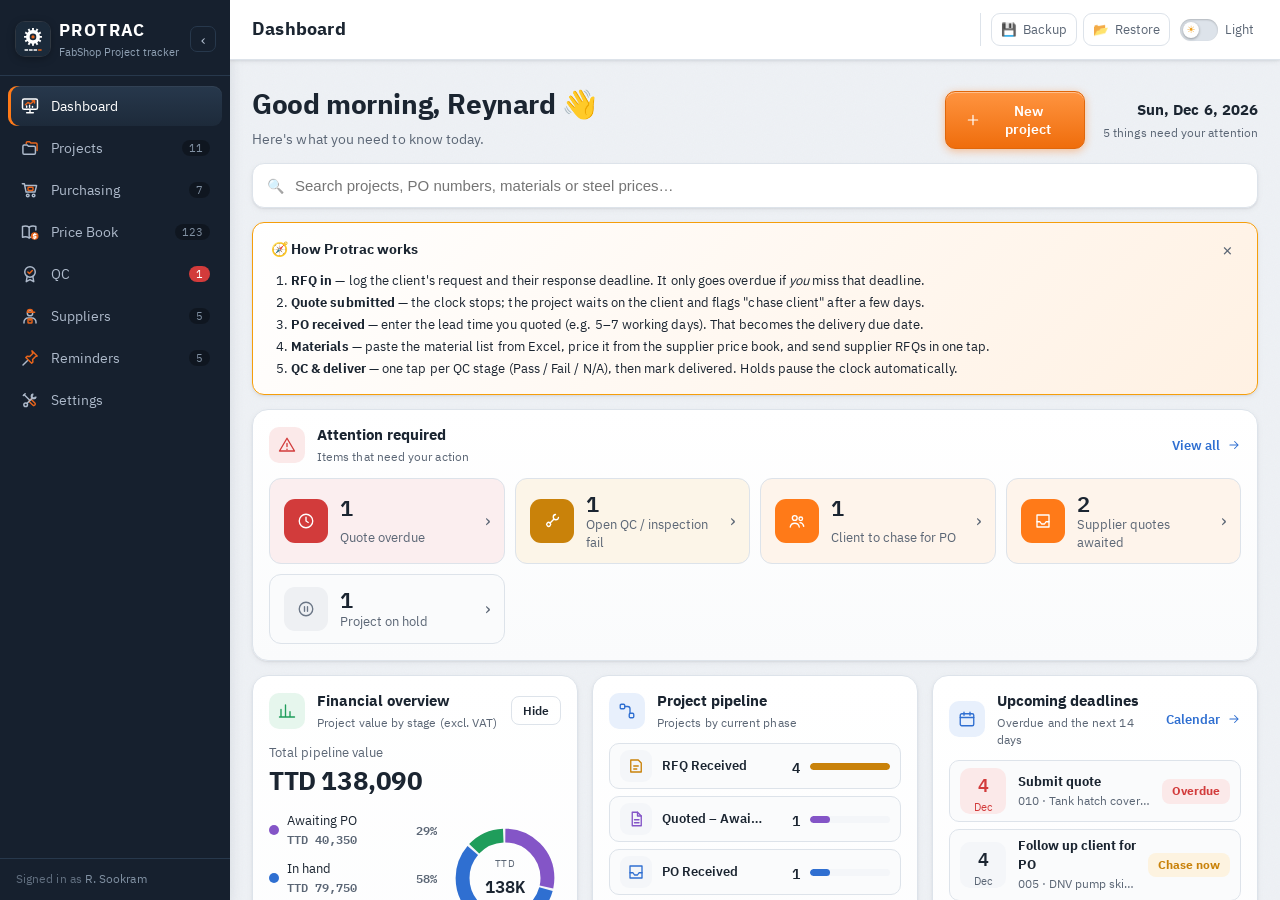
==== index.html @ bf2030ce "QC / inspection fail icon: single-line spanner at the same line weight as the other dashboard icons " ====
<!DOCTYPE html>
<html lang="en">
<head>
<meta charset="UTF-8">
<meta name="viewport" content="width=device-width, initial-scale=1.0">
<title>Protrac</title>
<style>
:root{
  --steel-900:#16202e; --steel-800:#1d2a3a; --steel-700:#27384c; --steel-600:#34495f;
  --weld:#ff7a18; --weld-dim:#f59e0b; --weld-soft:#fff1e3;
  --paper:#eef1f5; --card:#ffffff; --card-alt:#fafbfc; --hover:#f4f6f9;
  --ink:#1b2531; --ink-soft:#5b6675; --line:#dde3ea;
  --ok:#1f9d5b; --ok-bg:#e6f6ed; --warn:#c9820a; --warn-bg:#fdf3e0;
  --bad:#d23b3b; --bad-bg:#fbe9e9; --info:#2f6fd1; --info-bg:#e8f0fc;
  --idle:#6b7686; --idle-bg:#eef0f3; --hold:#8455c7; --hold-bg:#f1eafb;
  --grid-month:#cfd6df; --grid-week:#e7ebf1; --dep:#9aa6b5; --gjobrow:#f6f8fa;
  --emboss-hi:rgba(255,255,255,.8); --emboss-lo:rgba(20,30,45,.16);
  --raise:0 1px 2px rgba(20,30,45,.08),0 2px 6px rgba(20,30,45,.05);
  --raise-lg:0 4px 14px rgba(20,30,45,.10);
  --noise:.028;
  --mono:ui-monospace,"SF Mono",Menlo,Consolas,monospace;
  --sans:system-ui,-apple-system,"Segoe UI",Roboto,Helvetica,Arial,sans-serif;
}
[data-theme="dark"]{
  --steel-900:#090d12; --steel-800:#0f141b; --steel-700:#243041; --steel-600:#33445a;
  --weld:#ff8a2e; --weld-dim:#f6a02a; --weld-soft:#3a2512;
  --paper:#0e131a; --card:#171f29; --card-alt:#131a23; --hover:#1d2630;
  --ink:#e8edf3; --ink-soft:#94a3b4; --line:#2a3543;
  --ok:#34d399; --ok-bg:#0f2a20; --warn:#f3b53b; --warn-bg:#2c2410;
  --bad:#f47174; --bad-bg:#2e1517; --info:#5fa0f5; --info-bg:#11213b;
  --idle:#8b97a7; --idle-bg:#1b232d; --hold:#b78bea; --hold-bg:#231832;
  --grid-month:#313d4c; --grid-week:#1c242e; --dep:#5c6b7d; --gjobrow:#1b222d;
  --emboss-hi:rgba(255,255,255,.05); --emboss-lo:rgba(0,0,0,.6);
  --raise:0 1px 2px rgba(0,0,0,.45),0 4px 12px rgba(0,0,0,.35);
  --raise-lg:0 8px 26px rgba(0,0,0,.5);
  --noise:.05;
}
*{box-sizing:border-box}
html,body{margin:0;height:100%}
body{font-family:var(--sans);color:var(--ink);background:var(--paper);font-size:14px;line-height:1.45}
body::before{content:"";position:fixed;inset:0;pointer-events:none;z-index:0;opacity:var(--noise);
  background-image:url("data:image/svg+xml,%3Csvg xmlns='http://www.w3.org/2000/svg' width='120' height='120'%3E%3Cfilter id='n'%3E%3CfeTurbulence type='fractalNoise' baseFrequency='0.9' numOctaves='2'/%3E%3C/filter%3E%3Crect width='100%25' height='100%25' filter='url(%23n)'/%3E%3C/svg%3E");}
button{font-family:inherit;cursor:pointer;color:inherit}
.app{display:flex;height:100%;overflow:hidden;position:relative;z-index:1}

.side{width:230px;flex-shrink:0;background:var(--steel-900);color:#cfd8e3;display:flex;flex-direction:column;box-shadow:var(--raise-lg)}
.brand{padding:20px 18px 16px;border-bottom:1px solid var(--steel-700)}
.brand .mark{display:flex;align-items:center;gap:10px}
.brand .applogo{width:34px;height:34px;flex-shrink:0;border-radius:9px;box-shadow:0 0 0 1px rgba(255,255,255,.12),0 2px 8px rgba(0,0,0,.35);display:block}
.brand .applogo svg{width:100%;height:100%;display:block}
.brand .applogo .lg-gear{transform-box:fill-box;transform-origin:center;transition:transform .6s cubic-bezier(.3,1.4,.5,1)}
.brand:hover .applogo .lg-gear{transform:rotate(30deg)}
.brand h1{font-size:15px;letter-spacing:.5px;margin:0;color:#fff;font-weight:700}
.brand .sub{font-size:10.5px;letter-spacing:1.5px;text-transform:uppercase;color:var(--weld-dim);margin-top:2px}
.nav{padding:10px 8px;flex:1;overflow-y:auto}
.nav button{display:flex;align-items:center;gap:11px;width:100%;background:none;border:0;color:#aebacb;padding:10px 12px;border-radius:9px;font-size:13.5px;text-align:left;margin-bottom:2px}
.nav button .ic{width:20px;height:20px;display:inline-flex;align-items:center;justify-content:center;flex-shrink:0}
/* nav icons: line in the label colour, accent in safety orange; hover = a small lift + each icon's own move; press = a quick pop */
.nic{width:20px;height:20px;fill:none;stroke:currentColor;stroke-width:1.75;stroke-linecap:round;stroke-linejoin:round;overflow:visible;transition:transform .18s cubic-bezier(.3,1.5,.5,1)}
.nic .ac{stroke:#E8641B}.nic .acf{fill:#E8641B;stroke:none}.nic .cut{stroke:#fff;stroke-width:1.5}
.nic g,.nic path,.nic circle,.nic rect{transform-box:fill-box;transform-origin:center}
.nav button{transition:background .15s,color .15s,transform .1s}
.nav button:hover .nic{transform:translateY(-1.5px)}
.nav button:active{transform:scale(.97)}.nav button:active .nic{transform:scale(.86)}
.nav button.pop .nic{animation:nicPop .42s cubic-bezier(.3,1.6,.5,1)}
@keyframes nicPop{0%{transform:scale(.8)}55%{transform:scale(1.18)}100%{transform:scale(1)}}
.nic .nx-trend{stroke-dasharray:24;stroke-dashoffset:0}
.nav button:hover .nic .nx-trend{animation:nicDraw .55s ease-out}
@keyframes nicDraw{from{stroke-dashoffset:24}to{stroke-dashoffset:0}}
.nic .nx-back{transition:transform .22s ease}.nav button:hover .nic .nx-back{transform:translate(1px,-1.5px)}
.nav button:hover .nic .nx-cart{animation:nicRoll .5s ease}
@keyframes nicRoll{0%,100%{transform:translateX(0)}40%{transform:translateX(2px)}70%{transform:translateX(-.6px)}}
.nav button:hover .nic .nx-coin{animation:nicFlip .6s ease}
@keyframes nicFlip{0%{transform:scaleX(1)}50%{transform:scaleX(-1)}100%{transform:scaleX(1)}}
.nic .nx-chk{stroke-dasharray:9}.nav button:hover .nic .nx-chk{animation:nicChk .45s ease-out}
@keyframes nicChk{from{stroke-dashoffset:9}to{stroke-dashoffset:0}}
.nic .nx-cap{transform-origin:20% 100%;transition:transform .25s ease}.nav button:hover .nic .nx-cap{transform:rotate(-14deg)}
/* Reminders (his request): the pin turns a full 360° about its own long axis (needle tip → head, the icon's diagonal through the centre) */
.nav button:hover .nic-reminders{animation:nicTwirl .8s cubic-bezier(.45,0,.25,1)}
@keyframes nicTwirl{from{transform:perspective(90px) rotate3d(1,-1,0,0deg)}to{transform:perspective(90px) rotate3d(1,-1,0,360deg)}}
/* Settings (his request): screwdriver + spanner; on hover the spanner spins a full turn clockwise, the screwdriver a full turn anticlockwise */
.nic .nx-sd,.nic .nx-sp{transform-box:view-box;transform-origin:12px 12px}
.nav button:hover .nic .nx-sp{animation:nicCW .8s cubic-bezier(.45,0,.25,1)}
.nav button:hover .nic .nx-sd{animation:nicCCW .8s cubic-bezier(.45,0,.25,1)}
@keyframes nicCW{from{transform:rotate(0)}to{transform:rotate(360deg)}}
@keyframes nicCCW{from{transform:rotate(0)}to{transform:rotate(-360deg)}}
@media (prefers-reduced-motion:reduce){.nic,.nic *,.nav button,.brand .applogo .lg-gear{animation:none!important;transition:none!important}}
.nav button:hover{background:var(--steel-700);color:#fff}
.nav button.active{background:linear-gradient(180deg,var(--steel-700),var(--steel-800));color:#fff;box-shadow:inset 3px 0 0 var(--weld),inset 0 1px 0 rgba(255,255,255,.05)}
.nav .cnt{margin-left:auto;font-size:11px;color:#8090a2;background:rgba(0,0,0,.3);padding:1px 7px;border-radius:10px;font-family:var(--mono)}
.side-foot{padding:12px;border-top:1px solid var(--steel-700);display:flex;flex-direction:column;gap:7px}
.side-foot button{background:var(--steel-700);border:0;color:#dfe6ef;padding:9px;border-radius:8px;font-size:12px;display:flex;align-items:center;gap:8px;justify-content:center;box-shadow:inset 0 1px 0 rgba(255,255,255,.06),0 1px 2px rgba(0,0,0,.3)}
.side-foot button:hover{background:var(--steel-600)}
.side-foot button:active{box-shadow:inset 0 2px 4px rgba(0,0,0,.4)}
.side-foot .danger:hover{background:#52232a;color:#ffb4b4}
.side-foot .themebtn{background:linear-gradient(180deg,var(--steel-600),var(--steel-700))}

.main{flex:1;display:flex;flex-direction:column;overflow:hidden}
.topbar{height:60px;flex-shrink:0;background:var(--card);border-bottom:1px solid var(--line);display:flex;align-items:center;gap:14px;padding:0 22px;box-shadow:var(--raise)}
.topbar h2{font-size:18px;margin:0;font-weight:700;letter-spacing:.2px}
.topbar .spacer{flex:1}
.search{position:relative}
.search input{border:1px solid var(--line);border-radius:9px;padding:8px 12px 8px 32px;font-size:13px;width:230px;background:var(--paper);color:var(--ink);box-shadow:inset 0 1px 2px var(--emboss-lo)}
.search input:focus{outline:2px solid var(--weld-soft);border-color:var(--weld-dim)}
.search::before{content:"🔍";position:absolute;left:10px;top:7px;font-size:13px;opacity:.5}
.btn{border:1px solid var(--line);background:linear-gradient(180deg,var(--card),var(--card-alt));border-radius:9px;padding:8px 14px;font-size:13px;font-weight:600;color:var(--ink);box-shadow:inset 0 1px 0 var(--emboss-hi),var(--raise)}
.btn:hover{filter:brightness(1.03)}
.btn:active{box-shadow:inset 0 2px 4px var(--emboss-lo);transform:translateY(.5px)}
.btn.primary{background:linear-gradient(180deg,#ff9440,#ef6d0c);border-color:#e0670b;color:#fff;box-shadow:inset 0 1px 0 rgba(255,255,255,.4),0 2px 9px rgba(255,122,24,.45)}
.btn.primary:hover{filter:brightness(1.04)}
.btn.sm{padding:6px 11px;font-size:12px;border-radius:8px}
.viewtabs{display:flex;gap:4px;background:var(--paper);border:1px solid var(--line);border-radius:10px;padding:3px;box-shadow:inset 0 1px 3px var(--emboss-lo)}
.viewtabs button{border:0;background:none;padding:6px 13px;border-radius:7px;font-size:12.5px;font-weight:600;color:var(--ink-soft)}
.viewtabs button.active{background:linear-gradient(180deg,var(--card),var(--card-alt));color:var(--ink);box-shadow:inset 0 1px 0 var(--emboss-hi),0 1px 2px var(--emboss-lo)}
.content{flex:1;overflow:auto;padding:22px;position:relative}

.filters{display:flex;gap:10px;align-items:center;margin-bottom:16px;flex-wrap:wrap}
.filters select{border:1px solid var(--line);border-radius:8px;padding:7px 10px;font-size:12.5px;background:var(--card);color:var(--ink);box-shadow:inset 0 1px 0 var(--emboss-hi)}
.filters .lbl{font-size:11px;text-transform:uppercase;letter-spacing:.6px;color:var(--ink-soft);font-weight:700}

.tablewrap{background:var(--card);border:1px solid var(--line);border-radius:12px;overflow:hidden;box-shadow:var(--raise)}
table{border-collapse:collapse;width:100%;font-size:13px}
thead th{background:var(--card-alt);text-align:left;padding:11px 14px;font-size:11px;text-transform:uppercase;letter-spacing:.5px;color:var(--ink-soft);font-weight:700;border-bottom:1px solid var(--line);white-space:nowrap;cursor:pointer;user-select:none}
thead th:hover{color:var(--ink)}
thead th .arr{opacity:.5;font-size:9px;margin-left:3px}
tbody td{padding:11px 14px;border-bottom:1px solid var(--line);vertical-align:top;max-width:340px}
tbody tr:last-child td{border-bottom:0}
tbody tr:hover{background:var(--hover)}
.cellmono{font-family:var(--mono);font-size:12px;color:var(--ink-soft)}
.cellwrap{white-space:pre-wrap;word-break:break-word;max-width:340px}
.joblink{font-weight:700;color:var(--ink);background:none;border:0;padding:0;cursor:pointer;text-align:left;font-size:13px}
.joblink:hover{color:var(--weld)}
.rowact{display:flex;gap:6px;opacity:0;transition:opacity .12s}
th.kcol,td.kcol{width:44px;padding-left:4px;padding-right:10px;text-align:right}
th.pcol,td.pcol{min-width:260px;width:28%}
@media(max-width:1500px){th.pcol,td.pcol{min-width:220px}}
td .pbar{min-width:90px}
.kebab{width:30px;height:28px;border-radius:8px;border:1px solid transparent;background:none;color:var(--ink-soft);font-size:18px;line-height:1;letter-spacing:1px;cursor:pointer;transition:background .12s,border-color .12s,color .12s,transform .1s}
tr:hover .kebab,.kebab.on,.kebab:focus-visible{border-color:var(--line);background:var(--card);color:var(--ink)}
.kebab:active{transform:scale(.92)}
.rowmenu{position:fixed;z-index:70;min-width:170px;padding:5px;display:flex;flex-direction:column;gap:1px;background:var(--card);border:1px solid var(--line);border-radius:11px;box-shadow:var(--raise-lg);opacity:0;transform:translateY(-4px) scale(.98);transform-origin:top right;pointer-events:none;transition:opacity .12s,transform .14s}
.rowmenu.show{opacity:1;transform:none;pointer-events:auto}
.rowmenu button{display:flex;align-items:center;gap:10px;width:100%;text-align:left;background:none;border:0;border-radius:7px;padding:8px 10px;font:inherit;font-size:13px;color:var(--ink);cursor:pointer}
.rowmenu button:hover,.rowmenu button:focus-visible{background:var(--hover)}
.rowmenu button:focus-visible{outline:2px solid var(--weld);outline-offset:-2px}
.kebab:focus-visible{outline:2px solid var(--weld);outline-offset:1px}
.rowmenu button.del{color:var(--bad)}.rowmenu button.del:hover{background:var(--bad-bg)}
.rowmenu .rmi{width:18px;text-align:center;font-size:13px}
@media (prefers-reduced-motion:reduce){.rowmenu,.kebab{transition:none}}
tr:hover .rowact,.tnode:hover .rowact{opacity:1}
.icobtn{border:1px solid var(--line);background:linear-gradient(180deg,var(--card),var(--card-alt));border-radius:7px;width:28px;height:28px;font-size:13px;display:inline-flex;align-items:center;justify-content:center;padding:0;box-shadow:inset 0 1px 0 var(--emboss-hi)}
.icobtn:hover{filter:brightness(1.04)}
.icobtn:active{box-shadow:inset 0 2px 3px var(--emboss-lo)}
.icobtn.open:hover{background:var(--weld-soft);border-color:var(--weld-dim)}
.icobtn.del:hover{background:var(--bad-bg);border-color:var(--bad)}
.empty{padding:50px 20px;text-align:center;color:var(--ink-soft)}
.empty .big{font-size:30px;margin-bottom:8px;opacity:.4}

.badge{display:inline-block;padding:3px 10px;border-radius:20px;font-size:11.5px;font-weight:700;white-space:nowrap;box-shadow:inset 0 1px 0 var(--emboss-hi)}
.b-ok{background:var(--ok-bg);color:var(--ok)} .b-prog{background:var(--info-bg);color:var(--info)}
.b-warn{background:var(--warn-bg);color:var(--warn)} .b-bad{background:var(--bad-bg);color:var(--bad)}
.b-idle{background:var(--idle-bg);color:var(--idle)} .b-hold{background:var(--hold-bg);color:var(--hold)}
.pri-Urgent{background:var(--bad-bg);color:var(--bad)} .pri-High{background:var(--warn-bg);color:var(--warn)}
.pri-Medium{background:var(--info-bg);color:var(--info)} .pri-Low{background:var(--idle-bg);color:var(--idle)}
.quicksel{appearance:none;-webkit-appearance:none;border:0;border-radius:20px;font:inherit;font-size:11.5px;font-weight:700;padding:3px 21px 3px 11px;cursor:pointer;box-shadow:inset 0 1px 0 var(--emboss-hi);background-repeat:no-repeat;background-position:right 6px center;background-size:9px;background-image:url("data:image/svg+xml,%3Csvg xmlns='http://www.w3.org/2000/svg' viewBox='0 0 10 6'%3E%3Cpath d='M1 1l4 4 4-4' fill='none' stroke='%23999' stroke-width='1.6'/%3E%3C/svg%3E")}
.quicksel:hover{outline:2px solid var(--weld-dim);outline-offset:1px}
.quicksel:focus-visible{outline:2px solid var(--weld);outline-offset:1px}
.quicksel option{background:var(--card);color:var(--ink);font-weight:600}
.chiprow{display:flex;gap:4px;flex-wrap:wrap}
.chip{background:var(--paper);border:1px solid var(--line);border-radius:6px;padding:1px 8px;font-size:11px;color:var(--ink-soft)}
.chipbtn{background:linear-gradient(180deg,var(--card),var(--card-alt));border:1px solid var(--line);border-radius:7px;padding:4px 10px;font-size:12px;color:var(--ink);font-weight:600;box-shadow:inset 0 1px 0 var(--emboss-hi),var(--raise)}
.chipbtn:hover{border-color:var(--weld-dim);color:var(--weld)}
.chipbtn:active{box-shadow:inset 0 2px 3px var(--emboss-lo)}
.linktag{color:var(--info);font-weight:600}
.overdue{color:var(--bad);font-weight:700} .duesoon{color:var(--warn);font-weight:700}



.gantt{background:var(--card);border:1px solid var(--line);border-radius:12px;overflow:auto;max-height:calc(100vh - 170px);box-shadow:var(--raise)}
.gantt.mini{max-height:none}
.gantt svg{display:block}
.glabel{font-size:12px;fill:var(--ink)} .gsub{font-size:11.5px;fill:var(--ink-soft)}
.gjob{font-size:12px;font-weight:700;fill:var(--ink)} .gaxis{font-size:10px;fill:var(--ink-soft)}
.g-jobrow{fill:var(--gjobrow)} .g-month{stroke:var(--grid-month)} .g-week{stroke:var(--grid-week)}
.g-base{stroke:var(--line)} .g-today{stroke:var(--weld)} .g-todayt{fill:var(--weld);font-weight:700}
.g-done{fill:var(--ok)} .g-prog{fill:var(--info)} .g-idle{fill:var(--idle)}
.g-weld{fill:var(--weld)} .g-parent{fill:var(--steel-700)} .g-parent2{fill:var(--steel-600)}
.g-dep{stroke:var(--dep)} .g-deparr{fill:var(--dep)}
.glegend{margin-top:10px;font-size:12px;color:var(--ink-soft);display:flex;gap:16px;flex-wrap:wrap}

.cards{display:grid;grid-template-columns:repeat(auto-fit,minmax(190px,1fr));gap:14px;margin-bottom:20px}
.statcard{background:var(--card);border:1px solid var(--line);border-radius:12px;padding:16px 18px;position:relative;overflow:hidden;box-shadow:var(--raise)}
.statcard::before{content:"";position:absolute;left:0;top:0;bottom:0;width:4px;background:var(--weld)}
.statcard.c-bad::before{background:var(--bad)} .statcard.c-warn::before{background:var(--warn)}
.statcard.c-ok::before{background:var(--ok)} .statcard.c-info::before{background:var(--info)}
.statcard .n{font-size:34px;font-weight:800;line-height:1;font-family:var(--mono)}
.statcard .l{font-size:12px;color:var(--ink-soft);margin-top:6px;text-transform:uppercase;letter-spacing:.5px;font-weight:600}
.statcard.clickable{cursor:pointer;transition:transform .12s,border-color .12s,box-shadow .12s}
.statcard.clickable:hover{transform:translateY(-2px);border-color:var(--weld-dim);box-shadow:var(--raise),0 6px 16px rgba(0,0,0,.14)}
.statcard .kpi-go{position:absolute;right:12px;top:12px;color:var(--ink-soft);font-weight:800;opacity:0;transition:opacity .12s}
.statcard.clickable:hover .kpi-go{opacity:1}
.kpi-sub{display:inline-flex;align-items:center;gap:7px;margin:-8px 0 18px;padding:8px 14px;background:var(--card);border:1px solid var(--line);border-left:3px solid var(--ok);border-radius:9px;font-size:13px;cursor:pointer;box-shadow:var(--raise)}
.kpi-sub:hover{border-color:var(--weld-dim);color:var(--weld)}
.kpi-sub .kpi-go{font-weight:800}
.filterbanner{display:flex;align-items:center;gap:10px;margin-bottom:14px;padding:8px 14px;background:var(--info-bg);border:1px solid var(--info);border-radius:9px;font-size:13px;color:var(--ink)}
.filterbanner .cnt{background:var(--card);border:1px solid var(--line);border-radius:20px;padding:0 9px;font-weight:700;font-family:var(--mono)}
.filterbanner button{margin-left:auto;background:var(--card);border:1px solid var(--line);border-radius:7px;padding:4px 10px;cursor:pointer;color:var(--ink);font-weight:600}
.filterbanner button:hover{border-color:var(--bad);color:var(--bad)}
.panel{background:var(--card);border:1px solid var(--line);border-radius:12px;padding:16px 18px;box-shadow:var(--raise)}
.panel h3{margin:0 0 14px;font-size:13px;text-transform:uppercase;letter-spacing:.5px;color:var(--ink-soft)}
.rem-add{display:flex;gap:8px;margin-bottom:12px}
.rem-add input{flex:1;min-width:0}
.rem-x{background:none;border:0;color:var(--ink-soft);font-size:18px;cursor:pointer;line-height:1;padding:0 2px}
.rem-x:hover{color:var(--bad)}
.btn.xs{padding:4px 9px;font-size:11.5px;border-radius:7px}
.btn.ok{color:var(--ok);border-color:var(--ok)}
.btn.ok:hover{background:var(--ok-bg)}
.btn.danger{color:var(--bad);border-color:var(--bad)}
.reminfo{font-size:13px;color:var(--ink-soft);margin-bottom:16px;line-height:1.5}
.remcols{display:grid;grid-template-columns:repeat(3,1fr);gap:14px;align-items:start}
.rcol{background:var(--card);border:1px solid var(--line);border-radius:12px;padding:14px;box-shadow:var(--raise);border-top:3px solid var(--line)}
.rcol.urg{border-top-color:var(--bad)} .rcol.tod{border-top-color:var(--warn)} .rcol.cmp{border-top-color:var(--ok)}
.rcol h3{margin:0 0 12px;font-size:14px;display:flex;align-items:center;gap:8px;font-weight:700}
.rcol h3 .cnt{background:var(--paper);border:1px solid var(--line);border-radius:20px;padding:0 8px;font-size:11px;color:var(--ink-soft);font-weight:700}
.rcol-add{display:flex;gap:6px;margin-bottom:12px}
.rcol-add input{flex:1;min-width:0}
.rcol-body{display:flex;flex-direction:column;gap:8px;min-height:24px}
.rcard{background:var(--card-alt);border:1px solid var(--line);border-radius:9px;padding:9px 11px}
.rcol.cmp .rcard{opacity:.72}
.rcard-top{display:flex;justify-content:space-between;align-items:center;margin-bottom:5px}
.rnum{font-family:var(--mono);font-size:11px;font-weight:700;color:var(--ink-soft)}
.rcard-text{font-size:13px;line-height:1.45;white-space:pre-wrap;word-break:break-word;margin-bottom:9px}
.rcol.cmp .rcard-text{text-decoration:line-through}
.rcard-acts{display:flex;gap:6px;flex-wrap:wrap}
@media(max-width:820px){.remcols{grid-template-columns:1fr}}
.setgrid{display:grid;grid-template-columns:1fr 1fr;gap:14px;align-items:start}
.setnote{font-size:12px;color:var(--ink-soft);margin:-4px 0 12px;line-height:1.45}
.setlist{display:flex;flex-direction:column;gap:8px;margin-bottom:12px}
.setrow{display:flex;align-items:center;gap:10px;padding:6px 0;border-bottom:1px solid var(--line)}
.setrow:last-child{border-bottom:0}
.setpill{min-width:120px;text-align:center}
.swrow{display:flex;gap:4px}
.swatch{width:18px;height:18px;border-radius:50%;border:2px solid transparent;cursor:pointer;padding:0;box-shadow:inset 0 1px 0 var(--emboss-hi)}
.swatch.on{border-color:var(--ink);outline:1px solid var(--card)}
.spacer{flex:1}
.setadd{display:flex;gap:8px;flex-wrap:wrap}
.setadd input{flex:1;min-width:120px}
.colsel{max-width:110px}
.setinfo{font-size:13px;line-height:1.5}
.setinfo p{margin:0 0 10px}
@media(max-width:900px){.setgrid{grid-template-columns:1fr}}

/* RFQ / procurement */
.waitpanel{margin-bottom:18px}
.waitlist{display:flex;flex-direction:column}
.waitlist .w{display:flex;align-items:center;gap:10px;padding:8px 0;border-bottom:1px solid var(--line);font-size:13px}
.waitlist .w:last-child{border-bottom:0}
.waitlist .w .sup{font-weight:700;width:180px;flex-shrink:0}
.waitlist .w .it{flex:1;color:var(--ink-soft);overflow:hidden;text-overflow:ellipsis;white-space:nowrap}
.waitlist .w .dd{font-family:var(--mono);font-weight:700}
.rfqcard{background:var(--card);border:1px solid var(--line);border-radius:12px;padding:15px 16px;margin-bottom:14px;box-shadow:var(--raise)}
.rfqhead{display:flex;align-items:flex-start;gap:12px;flex-wrap:wrap}
.rfqtitle{flex:1;min-width:200px;display:flex;flex-direction:column;gap:3px}
.rfqnum{font-family:var(--mono);font-size:11px;color:var(--weld);font-weight:700;letter-spacing:.5px}
.rfqitem{font-weight:700;font-size:14.5px}
.rfqmeta{display:flex;gap:6px;flex-wrap:wrap;align-items:center}
.rfqacts{display:flex;gap:6px}
.rfqnotes{margin-top:8px;font-size:12.5px;color:var(--ink-soft);white-space:pre-wrap}
.rfqtable{margin-top:12px;border:1px solid var(--line);border-radius:9px;overflow:hidden}
.rfqtable thead th{background:var(--card-alt);cursor:default;font-size:10px;padding:8px 10px}
.rfqtable td{padding:7px 10px;font-size:12.5px}
.linesel{border:1px solid var(--line);border-radius:6px;padding:4px 7px;font-size:12px;background:var(--card);color:var(--ink);font-weight:600;box-shadow:inset 0 1px 0 var(--emboss-hi)}
.awcb{width:17px;height:17px;accent-color:var(--weld)}

/* project detail */
.backbtn{display:inline-flex;align-items:center;gap:7px;border:1px solid var(--line);background:linear-gradient(180deg,var(--card),var(--card-alt));border-radius:9px;padding:7px 13px;font-size:13px;font-weight:600;margin-bottom:14px;box-shadow:inset 0 1px 0 var(--emboss-hi),var(--raise)}
.backbtn:active{box-shadow:inset 0 2px 3px var(--emboss-lo)}
.dhead{background:var(--card);border:1px solid var(--line);border-radius:12px;padding:18px 20px;margin-bottom:16px;box-shadow:var(--raise)}
.dhead .dtoprow{display:flex;align-items:flex-start;gap:12px}
.dhead .dt{font-size:21px;font-weight:800;flex:1}
.dhead .dmeta{display:flex;gap:9px;flex-wrap:wrap;align-items:center;margin-top:12px}
.dhead .dnotes{margin-top:12px;font-size:13px;color:var(--ink-soft);white-space:pre-wrap;border-top:1px solid var(--line);padding-top:12px}
.dprog{display:flex;align-items:center;gap:10px;margin-top:12px;font-size:12px;color:var(--ink-soft)}
.dprog .track{flex:1;height:8px;background:var(--paper);border-radius:5px;overflow:hidden;box-shadow:inset 0 1px 2px var(--emboss-lo)}
.dprog .track .f{display:block;height:100%;background:linear-gradient(90deg,var(--weld-dim),var(--weld))}
.jtabs{display:flex;gap:4px;flex-wrap:wrap;margin:16px 0 4px;border-bottom:2px solid var(--line);padding-bottom:0}
.jtabs button{background:none;border:0;border-bottom:2px solid transparent;margin-bottom:-2px;padding:9px 14px;font-size:13px;font-weight:600;color:var(--ink-soft);cursor:pointer;display:flex;align-items:center;gap:7px;border-radius:8px 8px 0 0}
.jtabs button:hover{color:var(--ink);background:var(--card-alt)}
.jtabs button.active{color:var(--weld);border-bottom-color:var(--weld)}
.jtabs .tabcnt{background:var(--paper);border:1px solid var(--line);border-radius:20px;padding:0 7px;font-size:10.5px;font-weight:700;font-family:var(--mono);color:var(--ink-soft)}
.jtabs button.active .tabcnt{background:var(--weld-soft);color:var(--weld);border-color:transparent}
.jbody{padding-top:14px}
.ovgrid{display:grid;grid-template-columns:repeat(auto-fit,minmax(150px,1fr));gap:12px;margin-bottom:16px}
.ovfact{background:var(--card-alt);border:1px solid var(--line);border-radius:9px;padding:10px 12px}
.ovfact label{display:block;font-size:10.5px;text-transform:uppercase;letter-spacing:.5px;color:var(--ink-soft);font-weight:700;margin-bottom:6px}
.ovfact>div{font-size:13.5px;font-weight:500}
.ovbars{margin-bottom:16px}
.dprog.wide{max-width:none}
.ovcounts{display:grid;grid-template-columns:repeat(4,1fr);gap:12px;margin-bottom:18px}
.ovcount{background:linear-gradient(180deg,var(--card),var(--card-alt));border:1px solid var(--line);border-radius:11px;padding:14px 10px;cursor:pointer;text-align:center;box-shadow:var(--raise);transition:transform .12s,border-color .12s}
.ovcount:hover{transform:translateY(-2px);border-color:var(--weld-dim)}
.ovcount b{display:block;font-size:22px;font-weight:800;color:var(--weld)}
.ovcount span{font-size:11px;color:var(--ink-soft);text-transform:uppercase;letter-spacing:.5px;font-weight:600}
.chkprog{font-size:11px;font-weight:700;color:var(--ok);background:var(--ok-bg);padding:2px 9px;border-radius:20px;text-transform:none;letter-spacing:0;margin-left:4px}
.kpi-sub.warn{border-left-color:var(--warn)}
.kpi-sub.warn:hover{border-color:var(--warn);color:var(--warn)}
.nudge{background:var(--warn-bg);border:1px solid var(--warn);border-radius:9px;padding:11px 14px;font-size:13px;line-height:1.45;color:var(--ink);margin-bottom:14px}
.nudge.click{cursor:pointer}
.nudge.click:hover{filter:brightness(1.03)}
.applytpl{display:flex;align-items:center;gap:10px;flex-wrap:wrap;background:var(--card-alt);border:1px solid var(--line);border-radius:9px;padding:10px 12px;margin-bottom:12px}
.applytpl .lbl{font-weight:700;font-size:12.5px}
.applytpl select{min-width:150px}
.applyhint{font-size:11.5px;color:var(--ink-soft)}
.panel.wide{grid-column:1/-1}
.tplgrid{display:grid;grid-template-columns:repeat(auto-fit,minmax(230px,1fr));gap:12px}
.tplcard{background:var(--card-alt);border:1px solid var(--line);border-radius:10px;padding:11px}
.tplhead{display:flex;align-items:center;gap:8px;margin-bottom:9px}
.tplhead b{font-size:14px}
.tplhead .cnt{background:var(--paper);border:1px solid var(--line);border-radius:20px;padding:0 8px;font-size:10.5px;font-weight:700;color:var(--ink-soft)}
.tplitems{display:flex;flex-direction:column;gap:5px;margin-bottom:10px}
.tplitem{display:flex;align-items:flex-start;gap:6px;font-size:12.5px;line-height:1.4;background:var(--card);border:1px solid var(--line);border-radius:7px;padding:5px 8px}
.tplitem span{flex:1}
.tpladd{display:flex;gap:6px}
.tpladd input{flex:1;min-width:0}
@media(max-width:680px){.ovcounts{grid-template-columns:repeat(2,1fr)}}
.pbar{display:flex;align-items:center;gap:8px;min-width:120px}
.pbar .ptrack{flex:1;height:8px;border-radius:5px;background:var(--paper);overflow:hidden;box-shadow:inset 0 1px 2px var(--emboss-lo)}
.pbar .pf{display:block;height:100%;border-radius:5px;background:linear-gradient(90deg,var(--weld-dim),var(--weld));transition:width .4s ease}
.pbar .pf.full{background:linear-gradient(90deg,var(--ok),#27c07a)}
.pbar em{font-style:normal;font-size:11px;font-weight:700;color:var(--ink-soft);min-width:30px;text-align:right}
.scsec{margin-top:18px}
.scsec h3{font-size:13.5px;margin:0 0 9px;display:flex;align-items:center;gap:8px;font-weight:700}
.sccount{background:var(--paper);border:1px solid var(--line);border-radius:20px;padding:0 8px;font-size:11px;color:var(--ink-soft);font-weight:700}
.scbody{display:flex;flex-direction:column;gap:7px}
.scrow{display:grid;grid-template-columns:128px minmax(150px,1fr) auto 168px 138px 36px;align-items:center;gap:13px;background:linear-gradient(180deg,var(--card),var(--card-alt));border:1px solid var(--line);border-left:3px solid var(--line);border-radius:9px;padding:9px 13px;box-shadow:inset 0 1px 0 var(--emboss-hi),var(--raise)}
.scsec.ov .scrow{border-left-color:var(--bad)} .scsec.wk .scrow{border-left-color:var(--warn)} .scsec.tw .scrow{border-left-color:var(--warn-dim,var(--warn))} .scsec.lt .scrow{border-left-color:var(--info)} .scsec.nd .scrow{border-left-color:var(--idle)} .scsec.dn .scrow{opacity:.6}
.scname{font-weight:600;font-size:13px}
.msdot{color:var(--weld)}
.scchips{display:flex;gap:5px;flex-wrap:wrap;justify-content:flex-end}
.scdate{font-size:12px;color:var(--ink-soft);white-space:nowrap;text-align:right}
.scbar{min-width:120px}
.scrow .scact{opacity:0;transition:opacity .15s} .scrow:hover .scact{opacity:1}
@media(max-width:900px){.scrow{grid-template-columns:118px 1fr 92px}.scchips,.scbar{display:none}}
.dsection{background:var(--card);border:1px solid var(--line);border-radius:12px;padding:16px 18px;margin-bottom:16px;box-shadow:var(--raise)}
.dsection > h3{margin:0 0 13px;font-size:13px;text-transform:uppercase;letter-spacing:.5px;color:var(--ink-soft);display:flex;align-items:center;gap:8px}
.dsection > h3 .add{margin-left:auto} .dsection > h3 .ic{font-size:15px}
.dsection > h3 .hbtns{margin-left:auto;display:flex;gap:7px}
.updbox{display:flex;gap:8px;margin-bottom:14px}
.updbox textarea{flex:1;border:1px solid var(--line);border-radius:8px;padding:9px 11px;font-size:13px;font-family:inherit;resize:vertical;min-height:42px;background:var(--card);color:var(--ink);box-shadow:inset 0 1px 2px var(--emboss-lo)}
.updbox textarea:focus{outline:2px solid var(--weld-soft);border-color:var(--weld-dim)}
.updlist .upditem{display:flex;gap:12px;padding:10px 0;border-bottom:1px solid var(--line)}
.updlist .upditem:last-child{border-bottom:0}
.updlist .ud{font-family:var(--mono);font-size:11px;color:var(--ink-soft);width:78px;flex-shrink:0;padding-top:1px}
.updlist .ut{flex:1;white-space:pre-wrap}
.updlist .ux{border:0;background:none;color:var(--ink-soft);font-size:15px;opacity:0;line-height:1}
.upditem:hover .ux{opacity:.6} .updlist .ux:hover{opacity:1;color:var(--bad)}
.tasktree{display:flex;flex-direction:column;gap:5px;margin-bottom:10px}
.tnode{display:flex;align-items:center;gap:10px;padding:9px 11px;border:1px solid var(--line);border-radius:9px;background:var(--card);box-shadow:inset 0 1px 0 var(--emboss-hi)}
.tnode.sub{margin-left:30px;border-style:dashed;background:var(--card-alt)}
.tnode .tn{font-weight:600} .tnode .tn.done{text-decoration:line-through;color:var(--ink-soft)}
.tnode .tdates{font-size:11px;color:var(--ink-soft);font-family:var(--mono)}
.tnode .tpct{font-size:11px;color:var(--ink-soft);width:38px;text-align:right;font-family:var(--mono)}
.tnode .spacer{flex:1} .tnode .tacts{display:flex;gap:5px;opacity:0;transition:.12s}
.tnode:hover .tacts{opacity:1}
.miniadd{border:1px dashed var(--line);background:var(--card-alt);border-radius:9px;padding:9px;width:100%;color:var(--ink-soft);font-weight:600;font-size:12.5px;margin-top:4px}
.miniadd:hover{border-color:var(--weld-dim);color:var(--weld)}
.miniadd.sub{margin-left:30px;width:calc(100% - 30px);padding:6px;font-size:12px}
.dgrid2{display:grid;grid-template-columns:1fr 1fr;gap:16px}
.minimsg{color:var(--ink-soft);font-size:13px;padding:6px 0}

.scrim{position:fixed;inset:0;background:rgba(8,12,18,.6);display:none;align-items:flex-start;justify-content:center;z-index:50;padding:40px 16px;overflow-y:auto;backdrop-filter:blur(2px)}
.scrim.show{display:flex}
.modal{background:var(--card);border:1px solid var(--line);border-radius:14px;width:560px;max-width:100%;box-shadow:var(--raise-lg)}
.modal header{padding:18px 22px;border-bottom:1px solid var(--line);display:flex;align-items:center}
.modal header h3{margin:0;font-size:16px}
.modal header .x{margin-left:auto;border:0;background:none;font-size:22px;color:var(--ink-soft);line-height:1}
.mbody{padding:18px 22px;display:grid;grid-template-columns:1fr 1fr;gap:14px}
.field{display:flex;flex-direction:column;gap:5px} .field.full{grid-column:1/3}
.field label{font-size:11.5px;font-weight:700;color:var(--ink-soft);text-transform:uppercase;letter-spacing:.4px}
.field input,.field select,.field textarea{border:1px solid var(--line);border-radius:8px;padding:9px 11px;font-size:13px;font-family:inherit;background:var(--card);color:var(--ink);box-shadow:inset 0 1px 2px var(--emboss-lo)}
.field textarea{resize:vertical;min-height:64px}
.field input:focus,.field select:focus,.field textarea:focus{outline:2px solid var(--weld-soft);border-color:var(--weld-dim)}
.field .cbwrap{display:flex;align-items:center;gap:8px} .field .cbwrap input{width:18px;height:18px;accent-color:var(--weld)}
.msetwrap{display:flex;flex-wrap:wrap;gap:6px}
.msetwrap label{display:flex;align-items:center;gap:5px;background:var(--paper);border:1px solid var(--line);border-radius:6px;padding:5px 9px;font-size:12px;text-transform:none;letter-spacing:0;color:var(--ink);cursor:pointer}
.modal footer{padding:14px 22px;border-top:1px solid var(--line);display:flex;gap:10px;justify-content:flex-end}
.toast{position:fixed;bottom:22px;left:50%;transform:translateX(-50%) translateY(80px);background:var(--steel-900);color:#fff;padding:11px 20px;border-radius:10px;font-size:13px;font-weight:600;opacity:0;transition:.25s;z-index:80;box-shadow:0 8px 24px rgba(0,0,0,.4);max-width:90vw;text-align:center}
.toast.show{transform:translateX(-50%) translateY(0);opacity:1}

/* ===== Protrac: phase workflow ===== */
.onhold{color:var(--hold);font-weight:700} .nodue{color:var(--ink-soft);font-style:italic} .ontime{color:var(--ok);font-weight:700}
.stepper{display:flex;margin-top:16px;overflow-x:auto;padding-bottom:2px}
.step{flex:1;min-width:88px;display:flex;background:none;border:0;padding:4px 2px;font-family:inherit;cursor:pointer;border-radius:10px;flex-direction:column;align-items:center;position:relative;font-size:11.5px;color:var(--ink-soft);text-align:center}
.step::before{content:"";position:absolute;top:12px;left:-50%;width:100%;height:3px;background:var(--line)}
.step:first-child::before{display:none}
.step.done::before,.step.cur::before{background:var(--weld)}
.sdot{width:26px;height:26px;border-radius:50%;background:var(--paper);border:2px solid var(--line);display:flex;align-items:center;justify-content:center;font-weight:800;font-size:11px;position:relative;z-index:1}
.step.done .sdot{background:var(--weld);border-color:var(--weld);color:#fff}
.step.cur .sdot{background:var(--card);border-color:var(--weld);color:var(--weld);box-shadow:0 0 0 4px var(--weld-soft)}
.slbl{margin-top:5px;font-weight:600} .step.cur .slbl{color:var(--ink);font-weight:800}
.sdate{font-family:var(--mono);font-size:10.5px;min-height:14px}
.stepper.lost{opacity:.45}
.phacts{display:flex;gap:8px;flex-wrap:wrap;margin-top:14px;align-items:center}
.phacts .btn.primary{padding:7px 14px}
.holdbanner{margin-top:12px;background:var(--hold-bg);border:1px solid var(--hold);border-radius:9px;padding:9px 13px;font-size:13px;line-height:1.45}
.fhead{grid-column:1/-1;font-size:11.5px;font-weight:800;color:var(--weld);text-transform:uppercase;letter-spacing:.7px;border-bottom:1px solid var(--line);padding-bottom:5px;margin-top:6px}
.mbody .hint{grid-column:1/-1;font-size:12px;color:var(--ink-soft);margin-top:-4px;line-height:1.45}
.tlrow{display:flex;gap:12px;padding:8px 0;border-bottom:1px solid var(--line);font-size:13px;align-items:baseline;flex-wrap:wrap}
.tlrow:last-child{border-bottom:0}
.tll{width:200px;color:var(--ink-soft);flex-shrink:0}
.tlv{font-weight:700;font-family:var(--mono);font-size:12.5px}
.tln{font-size:12px;color:var(--ink-soft)}
.setadd input,.setrow input{border:1px solid var(--line);border-radius:8px;padding:7px 10px;background:var(--card);color:var(--ink);font:inherit;font-size:13px;box-shadow:inset 0 1px 2px var(--emboss-lo)}
.holist{max-height:270px;overflow:auto}
.holist .setrow{padding:4px 0}
.holdate{font-family:var(--mono);font-size:12px;width:96px;flex-shrink:0}
.holdate.past{opacity:.45}

/* ===== Protrac v2 ===== */
.tablewrap{overflow-x:auto}
.viewtabs:empty{display:none}
.modal.small{width:440px}
.modal.wide{width:980px}
.askbody{padding:18px 22px;font-size:14px;line-height:1.5}
.askmsg{white-space:pre-wrap}
.askin{width:100%;margin-top:12px;border:1px solid var(--line);border-radius:8px;padding:10px 12px;font:inherit;background:var(--card);color:var(--ink)}
.btn.dangerfill{background:linear-gradient(180deg,#e25555,#c43c3c);border-color:#b73535;color:#fff}
.gsearch{position:relative;z-index:60;margin-bottom:16px}
.gsearch input{width:100%;font-size:15px;padding:13px 16px 13px 42px;border:1px solid var(--line);border-radius:12px;background:var(--card);color:var(--ink);box-shadow:var(--raise)}
.gsearch input:focus{outline:2px solid var(--weld-soft);border-color:var(--weld-dim)}
.gsearch::before{content:"🔍";position:absolute;left:15px;top:13px;opacity:.55}
.gsres{position:absolute;left:0;right:0;top:100%;margin-top:6px;background:var(--card);border:1px solid var(--line);border-radius:12px;box-shadow:var(--raise-lg);z-index:20;max-height:420px;overflow:auto}
.gsres:empty{display:none}
.gsgrp{padding:8px 14px 4px;font-size:10.5px;font-weight:800;letter-spacing:.6px;text-transform:uppercase;color:var(--ink-soft)}
.gsitem{display:flex;gap:10px;align-items:baseline;padding:8px 14px;cursor:pointer;font-size:13px;border-top:1px solid var(--line)}
.gsitem:hover{background:var(--hover)}
.gsitem .s{color:var(--ink-soft);font-size:12px;margin-left:auto;text-align:right}
.guide{background:linear-gradient(135deg,var(--card),var(--weld-soft));border:1px solid var(--weld-dim);border-radius:12px;padding:14px 18px;margin-bottom:16px;box-shadow:var(--raise)}
.guide h3{margin:0 0 8px;font-size:14px;display:flex;gap:8px;align-items:center}
.guide ol{margin:0;padding-left:20px;font-size:13px;line-height:1.7}
.guide .x{margin-left:auto;background:none;border:0;font-size:18px;color:var(--ink-soft)}
.tbar{display:flex;gap:8px;flex-wrap:wrap;align-items:center;margin-bottom:12px}
.tbar .grow{flex:1}
.msum{display:flex;gap:10px;flex-wrap:wrap;margin-bottom:12px}
.msum .m{background:var(--card-alt);border:1px solid var(--line);border-radius:9px;padding:8px 12px;font-size:12px;color:var(--ink-soft)}
.msum .m b{display:block;font-size:16px;color:var(--ink);font-family:var(--mono)}
.mtab td{vertical-align:middle}
.mtab .desc{font-weight:600}
.mtab .sub{font-size:11.5px;color:var(--ink-soft)}
.mchip{border:0;border-radius:20px;padding:3px 10px;font-size:11.5px;font-weight:700;cursor:pointer;white-space:nowrap;box-shadow:inset 0 1px 0 var(--emboss-hi)}
.mchip:hover{outline:2px solid var(--weld-dim)}
.pricecell{white-space:nowrap;font-family:var(--mono);font-size:12.5px}
.pricecell .ps{display:block;font-family:var(--sans);font-size:11px;color:var(--ink-soft)}
.linkbtn{background:none;border:0;padding:0;color:var(--info);font-weight:600;cursor:pointer;font-size:12px}
.linkbtn:hover{text-decoration:underline}
.bulkbar{position:sticky;bottom:0;display:flex;gap:8px;flex-wrap:wrap;align-items:center;background:var(--steel-900);color:#fff;border-radius:10px;padding:10px 14px;margin-top:12px;box-shadow:var(--raise-lg)}
.bulkbar .btn{padding:6px 11px;font-size:12px}
.cbx{width:17px;height:17px;accent-color:var(--weld)}
.qcrow{display:grid;grid-template-columns:minmax(150px,1fr) auto;gap:12px;align-items:center;padding:12px 14px;border:1px solid var(--line);border-left:4px solid var(--line);border-radius:10px;background:linear-gradient(180deg,var(--card),var(--card-alt));margin-bottom:9px;box-shadow:var(--raise)}
.qcrow.s-Pass{border-left-color:var(--ok)} .qcrow.s-Fail{border-left-color:var(--bad);background:var(--bad-bg)} .qcrow.s-NA{border-left-color:var(--idle)}
.qcname{font-weight:700;font-size:14px}
.qcmeta{font-size:12px;color:var(--ink-soft);margin-top:3px}
.qcmeta .fail{color:var(--bad);font-weight:700}
.qcbtns{display:flex;gap:6px}
.qcb{border:1px solid var(--line);background:var(--card);border-radius:9px;padding:9px 14px;font-weight:800;font-size:13px;min-width:62px;box-shadow:inset 0 1px 0 var(--emboss-hi),var(--raise)}
.qcb:active{transform:translateY(1px)}
.qcb.on.Pass{background:var(--ok);border-color:var(--ok);color:#fff}
.qcb.on.Fail{background:var(--bad);border-color:var(--bad);color:#fff}
.qcb.on.NA{background:var(--idle);border-color:var(--idle);color:#fff}
.qcrow details{grid-column:1/-1;font-size:12.5px}
.qcrow summary{cursor:pointer;color:var(--ink-soft);font-weight:600}
.qcitems{margin-top:8px;display:flex;flex-direction:column;gap:5px}
.qci{display:flex;align-items:center;gap:8px;padding:5px 8px;background:var(--card);border:1px solid var(--line);border-radius:7px}
.qci span{flex:1}
.qcs{border:1px solid var(--line);background:var(--card-alt);border-radius:6px;padding:2px 7px;font-size:11px;font-weight:800;cursor:pointer}
.qcs.on.Pass{background:var(--ok);color:#fff;border-color:var(--ok)} .qcs.on.Fail{background:var(--bad);color:#fff;border-color:var(--bad)} .qcs.on.NA{background:var(--idle);color:#fff;border-color:var(--idle)}
.qcchip{display:inline-block;min-width:44px;text-align:center;padding:3px 8px;border-radius:20px;font-size:11px;font-weight:800;cursor:pointer}
.qc-Pass{background:var(--ok-bg);color:var(--ok)} .qc-Fail{background:var(--bad-bg);color:var(--bad)} .qc-NA{background:var(--idle-bg);color:var(--idle)} .qc-none{background:var(--paper);color:var(--ink-soft);border:1px dashed var(--line)}
.demobar{background:var(--info-bg);border:1px solid var(--info);border-radius:9px;padding:8px 13px;font-size:12.5px;margin-bottom:14px}
.pchips{display:flex;gap:6px;flex-wrap:wrap;margin-bottom:12px}
.pchip{border:1px solid var(--line);background:var(--card);border-radius:20px;padding:4px 11px;font-size:12px;font-weight:600;cursor:pointer;color:var(--ink-soft)}
.pchip.on{background:var(--weld);border-color:var(--weld);color:#fff}
.ptab td{vertical-align:middle}
.ptab tr{cursor:pointer}
.best{color:var(--ok);font-weight:800}
.resp{font-size:11px;color:var(--ink-soft);font-style:italic}
.warnflag{color:var(--warn);font-weight:800}
.imp{display:flex;flex-direction:column;gap:12px;padding:16px 22px}
.imp textarea{width:100%;min-height:150px;border:2px dashed var(--line);border-radius:10px;padding:12px;font:13px var(--mono);background:var(--card-alt);color:var(--ink)}
.imp textarea:focus{border-color:var(--weld);outline:none}
.impor{display:flex;align-items:center;gap:12px;color:var(--ink-soft);font-size:12px}
.impor::before,.impor::after{content:"";flex:1;height:1px;background:var(--line)}
.impmap{display:grid;grid-template-columns:repeat(auto-fill,minmax(180px,1fr));gap:8px}
.impmap label{display:flex;flex-direction:column;gap:3px;font-size:11px;font-weight:700;color:var(--ink-soft);text-transform:uppercase;letter-spacing:.3px}
.impmap select{border:1px solid var(--line);border-radius:7px;padding:6px;background:var(--card);color:var(--ink);font-size:12.5px}
.impprev{max-height:240px;overflow:auto;border:1px solid var(--line);border-radius:9px}
.impprev table{font-size:12px}
.impprev td,.impprev th{padding:6px 9px}
.impnote{font-size:12.5px;color:var(--ink-soft);line-height:1.5}
.copybox{width:100%;min-height:220px;font:12px var(--mono);border:1px solid var(--line);border-radius:9px;padding:10px;background:var(--card-alt);color:var(--ink);white-space:pre}
.suplist{display:flex;flex-direction:column;gap:6px;max-height:220px;overflow:auto}
.suplist label{display:flex;gap:8px;align-items:center;font-size:13px;padding:6px 9px;border:1px solid var(--line);border-radius:8px;background:var(--card-alt);cursor:pointer;text-transform:none;letter-spacing:0;font-weight:600;color:var(--ink)}
.matchlist{display:flex;flex-direction:column;gap:6px}
.matchlist button{display:flex;gap:10px;align-items:baseline;text-align:left;border:1px solid var(--line);background:var(--card-alt);border-radius:9px;padding:9px 12px;font-size:13px}
.matchlist button:hover{border-color:var(--weld)}
.matchlist .p{margin-left:auto;font-family:var(--mono);font-weight:700;white-space:nowrap}
@media(max-width:760px){
  .topbar{height:auto;flex-wrap:wrap;padding:10px 12px;gap:8px}
  .topbar h2{font-size:16px;width:100%}
  .topbar .spacer{display:none}
  .search{flex:1} .search input{width:100%}
  .content{padding:12px}
  .cards{grid-template-columns:repeat(2,1fr);gap:9px}
  .statcard{padding:12px 13px} .statcard .n{font-size:26px} .statcard .l{font-size:10.5px}
  .scrim{padding:10px}
  .mbody{padding:14px}
  .qcrow{grid-template-columns:1fr}
  .qcb{flex:1;min-width:0;padding:11px 6px}
  .qcbtns{width:100%}
  .dhead{padding:14px}
  .dhead .dt{font-size:17px}
  .tll{width:100%}
  .jtabs{flex-wrap:nowrap;overflow-x:auto}
  .jtabs{gap:0}
  .jtabs button{white-space:nowrap;padding:8px 3px;flex:1 1 auto;justify-content:center;gap:4px;font-size:12px;min-width:0}
  .jtabs .tabcnt{padding:0 5px;font-size:10px}
  .jtabs .tic{display:none}
  .ovcounts{grid-template-columns:repeat(2,1fr)}
  .side-foot button span{display:inline}.side-foot button span.lbl{display:none}
  .guide ol{font-size:12.5px}
}

/* ===== v3: purchasing + form fix ===== */
.mbody{grid-template-columns:repeat(2,minmax(0,1fr))}
.mbody>*{min-width:0}
.field input,.field select,.field textarea{width:100%;min-width:0}
.field.full,.mbody .full{grid-column:1/-1}
.more{grid-column:1/-1;border:1px solid var(--line);border-radius:10px;padding:0 12px;background:var(--card-alt)}
.more summary{cursor:pointer;padding:10px 0;font-size:12.5px;font-weight:700;color:var(--ink-soft)}
.more[open]{padding-bottom:12px}
.moregrid{display:grid;grid-template-columns:repeat(2,minmax(0,1fr));gap:12px}
.moregrid>*{min-width:0}
.pricehint{grid-column:1/-1;font-size:12.5px;padding:9px 12px;border-radius:9px;background:var(--card-alt);border:1px dashed var(--line);color:var(--ink-soft)}
.pricehint b{color:var(--ink)}
.pricehint:empty{display:none}
.stagecards{display:grid;grid-template-columns:repeat(4,minmax(0,1fr));gap:12px;margin-bottom:16px}
.stagecard{position:relative;text-align:left;border:1px solid var(--line);border-top:4px solid var(--line);border-radius:12px;padding:13px 15px;background:linear-gradient(180deg,var(--card),var(--card-alt));box-shadow:var(--raise);cursor:pointer;color:var(--ink);font:inherit}
.stagecard:hover{border-color:var(--weld-dim)}
.stagecard.on{outline:2px solid var(--weld);outline-offset:1px}
.stagecard .n{font-size:28px;font-weight:800;font-family:var(--mono);line-height:1.1}
.stagecard .l{font-size:11.5px;font-weight:800;letter-spacing:.5px;text-transform:uppercase;margin-top:3px}
.stagecard .s{font-size:12px;color:var(--ink-soft);margin-top:4px;min-height:16px}
.stagecard .arr{position:absolute;right:-11px;top:50%;transform:translateY(-50%);z-index:1;color:var(--ink-soft);font-size:14px}
.stagecard:last-child .arr{display:none}
.st-toorder{border-top-color:var(--warn)} .st-waiting{border-top-color:var(--hold)} .st-ordered{border-top-color:var(--info)} .st-received{border-top-color:var(--ok)}
.stagehelp{font-size:13px;color:var(--ink-soft);margin:-4px 0 12px}
.pgroup{border:1px solid var(--line);border-radius:12px;background:var(--card);box-shadow:var(--raise);margin-bottom:12px;overflow:hidden}
.pghead{display:flex;gap:10px;align-items:center;flex-wrap:wrap;padding:11px 14px;background:var(--card-alt);border-bottom:1px solid var(--line)}
.pghead .t{font-weight:800;font-size:14px}
.pghead .t button{background:none;border:0;padding:0;font:inherit;color:inherit;cursor:pointer;text-align:left}
.pghead .t button:hover{color:var(--weld)}
.pghead .m{font-size:12px;color:var(--ink-soft)}
.pghead .sp{flex:1}
.pline{display:grid;grid-template-columns:24px minmax(0,1fr) auto auto;gap:12px;align-items:center;padding:10px 14px;border-top:1px solid var(--line)}
.pline:first-of-type{border-top:0}
.pline.nocb{grid-template-columns:minmax(0,1fr) auto auto}
.pline .d{font-weight:700;font-size:13.5px}
.pline .x{font-size:12px;color:var(--ink-soft);margin-top:2px}
.pline .q{font-family:var(--mono);font-size:13px;white-space:nowrap;text-align:right}
.pline .a{display:flex;gap:6px;justify-content:flex-end;flex-wrap:wrap}
.late{color:var(--bad);font-weight:700}
.rfqc{border:1px solid var(--line);border-radius:12px;background:var(--card);box-shadow:var(--raise);margin-bottom:12px;overflow:hidden}
.rfqc .hd{padding:12px 14px;display:flex;gap:10px;flex-wrap:wrap;align-items:baseline;border-bottom:1px solid var(--line);background:var(--card-alt)}
.rfqc .no{font-family:var(--mono);font-weight:800;color:var(--weld)}
.rfqc .jb{font-weight:700}
.rfqc .jb button{background:none;border:0;padding:0;font:inherit;color:inherit;cursor:pointer}
.rfqc .meta{font-size:12px;color:var(--ink-soft)}
.srow{display:grid;grid-template-columns:minmax(0,1fr) auto auto;gap:10px;align-items:center;padding:10px 14px;border-top:1px solid var(--line)}
.srow:first-child{border-top:0}
.srow .n{font-weight:700}
.schip{font-size:11.5px;font-weight:800;padding:3px 10px;border-radius:20px;white-space:nowrap}
.rfqc .ft{display:flex;gap:8px;flex-wrap:wrap;padding:10px 14px;border-top:1px solid var(--line);background:var(--card-alt);align-items:center}
.rfqc details{padding:0 14px 10px}
.rfqc details summary{cursor:pointer;font-size:12.5px;font-weight:700;color:var(--ink-soft);padding:8px 0}
.itemli{display:flex;gap:8px;align-items:center;font-size:12.5px;padding:4px 0;border-top:1px dashed var(--line)}
.itemli span{flex:1}
.cmp td,.cmp th{white-space:nowrap}
.cmp td.it{white-space:normal;min-width:160px}
.cmp label{display:flex;gap:6px;align-items:center;cursor:pointer;font-family:var(--mono);font-size:12.5px}
.cmp .cheap{color:var(--ok);font-weight:800}
.cmp .na{color:var(--ink-soft);font-style:italic;font-family:var(--sans)}
.qtab input,.qtab select{border:1px solid var(--line);border-radius:7px;padding:6px 8px;background:var(--card);color:var(--ink);font:inherit;font-size:13px;width:100%;min-width:0}
.qtab td{vertical-align:middle}
.qtab .pi{width:110px}
.jobpick{display:flex;flex-direction:column;gap:6px;max-height:380px;overflow:auto}
.jobpick button{text-align:left;border:1px solid var(--line);background:var(--card-alt);border-radius:9px;padding:10px 12px;font:inherit;color:var(--ink);cursor:pointer}
.jobpick button:hover{border-color:var(--weld)}
@media(max-width:760px){
  .stagecards{grid-template-columns:repeat(2,minmax(0,1fr));gap:9px}
  .stagecard .arr{display:none}
  .stagecard .n{font-size:24px}
  .mbody{grid-template-columns:1fr}
  .moregrid{grid-template-columns:1fr}
  .pline{grid-template-columns:24px minmax(0,1fr);row-gap:6px}
  .pline.nocb{grid-template-columns:minmax(0,1fr)}
  .pline .q,.pline .a{grid-column:2/-1;text-align:left;justify-content:flex-start}
  .pline.nocb .q,.pline.nocb .a{grid-column:1/-1}
  .srow{grid-template-columns:minmax(0,1fr) auto}
  .srow .a{grid-column:1/-1}
}

/* ===== v4 ===== */
.field input[type=checkbox],.field input[type=radio],.mbody input[type=checkbox],.mbody input[type=radio]{width:auto;min-width:0;flex:0 0 auto;padding:0;box-shadow:none}
.suplist label{display:grid;grid-template-columns:20px minmax(0,1fr) auto;gap:10px;align-items:center}
.suplist label .sn{font-weight:700}
.suplist label .resp{text-align:right}
.lsearch{position:relative;margin:0 0 14px}
.lsearch input{width:100%;font-size:14.5px;padding:11px 14px 11px 40px;border:1px solid var(--line);border-radius:11px;background:var(--card);color:var(--ink);box-shadow:var(--raise)}
.lsearch input:focus{outline:2px solid var(--weld-soft);border-color:var(--weld-dim)}
.lsearch::before{content:"🔍";position:absolute;left:14px;top:11px;opacity:.55;pointer-events:none}
.filters{margin-bottom:10px}
.emailprev{background:#fff;color:#1d1d1f;border:1px solid var(--line);border-radius:10px;padding:16px 18px;font:13.5px/1.5 Arial,Helvetica,sans-serif;max-height:340px;overflow:auto}
.emailprev table{border-collapse:collapse}
.subjrow{display:flex;gap:8px;align-items:center}
.rfqto{border:1px solid var(--line);border-radius:10px;background:var(--card-alt);padding:8px 12px}
.rfqto-hd{display:flex;align-items:center;justify-content:space-between;gap:8px;font-size:12px;text-transform:uppercase;letter-spacing:.5px;color:var(--ink-soft);margin-bottom:4px}
.rfqto-row{display:grid;grid-template-columns:minmax(120px,200px) minmax(0,1fr) auto;gap:12px;align-items:center;padding:7px 0;border-top:1px solid var(--line)}
.rfqto-row:first-of-type{border-top:0}
.rfqto-co{font-weight:700;font-size:13.5px}
.rfqto-mail{font:600 14px var(--mono);color:var(--info);cursor:pointer;user-select:all;overflow-wrap:anywhere}
.rfqto-mail:hover{text-decoration:underline}
.rfqto-none{font-size:13px;color:var(--warn);font-weight:600}
.subjrow input{flex:1;min-width:0;border:1px solid var(--line);border-radius:8px;padding:8px 10px;background:var(--card);color:var(--ink);font:inherit}
.mgrid{border-collapse:separate;border-spacing:0;width:100%}
.mgrid th{position:sticky;top:0;background:var(--card-alt);z-index:1;font-size:11px;text-transform:uppercase;letter-spacing:.4px;padding:7px 6px;text-align:left;border-bottom:1px solid var(--line)}
.mgrid td{padding:0;border-bottom:1px solid var(--line);border-right:1px solid var(--line)}
.mgrid td:last-child{border-right:0}
.mgrid input{width:100%;border:0;background:transparent;color:var(--ink);font:inherit;font-size:13px;padding:8px 7px;min-width:0}
.mgrid input:focus{outline:2px solid var(--weld);outline-offset:-2px;background:var(--card)}
.mgrid tr.del input{text-decoration:line-through;opacity:.45}
.mgrid tr.bad td{background:var(--bad-bg)}
.mgrid .rn{width:34px;text-align:center;color:var(--ink-soft);font-family:var(--mono);font-size:11px}
.mgrid .st{font-size:11px;color:var(--ink-soft);padding:0 6px;white-space:nowrap}
.mgrid .xb{border:0;background:none;color:var(--ink-soft);cursor:pointer;padding:6px 8px;font-size:14px}
.mgrid .xb:hover{color:var(--bad)}
.gridwrap{max-height:62vh;overflow:auto;border:1px solid var(--line);border-radius:10px}
.cathead{display:flex;gap:6px;align-items:center}
.cathead select{flex:1}
.setgrid>*,.panel,.dsection,.jbody>*{min-width:0}
.setrow{flex-wrap:wrap}
.tnode{flex-wrap:wrap;min-width:0}
.mbody>.imp,.mbody>.empty,.mbody>.minimsg{grid-column:1/-1}
a.btn{text-decoration:none}
.mgrid td.rn{vertical-align:middle}
.tnode>*{min-width:0}
@media(max-width:760px){.step{min-width:0}.step .sdate{display:none}.slbl{font-size:10px;font-weight:600;line-height:1.2}.sdot{width:22px;height:22px;font-size:10px}.step::before{top:10px}.stepper{overflow:visible}}
@media(max-width:760px){.suplist label{grid-template-columns:20px minmax(0,1fr)}.suplist label .resp{grid-column:2;text-align:left}}

/* ===== v5: workflow schedule ===== */
.g-fail{fill:var(--bad)} .g-plan{fill:none;stroke:var(--idle);stroke-width:1.2;stroke-dasharray:2 2} .g-actual{fill:var(--ok);stroke:var(--card);stroke-width:1.5}
.gmonth{font-weight:700}
.optfield{grid-column:auto}
.optfield .cbwrap{min-height:20px}
.wfstart{padding:6px 0 10px}
.wftypes{display:grid;grid-template-columns:repeat(auto-fit,minmax(200px,1fr));gap:10px}
.wftype{text-align:left;display:flex;flex-direction:column;gap:4px;padding:14px 16px;border:1px solid var(--line);border-radius:12px;background:var(--card-alt);color:var(--ink);font:inherit;cursor:pointer;box-shadow:var(--raise)}
.wftype:hover{border-color:var(--weld)}
.wftype b{font-size:14.5px} .wftype span{font-size:12px;color:var(--ink-soft)}
.wflabel{font-size:11px;font-weight:700;letter-spacing:.5px;text-transform:uppercase;color:var(--ink-soft);margin:4px 0 6px}
.tlstrip{display:flex;gap:6px;overflow-x:auto;padding-bottom:8px;margin-bottom:12px}
.tlev{flex:0 0 auto;display:flex;flex-direction:column;gap:1px;padding:7px 11px;border-radius:9px;background:var(--ok-bg);border:1px solid color-mix(in srgb,var(--ok) 35%,transparent);font-size:12px;max-width:190px}
.tlev b{font-size:11px;color:var(--ok)}
.tlev.inf{background:var(--card-alt);border-color:var(--line)} .tlev.inf b{color:var(--ink-soft)}
.wfhead,.wfrow{display:grid;grid-template-columns:34px minmax(0,1fr) 120px 110px 64px;gap:10px;align-items:center}
.wfhead{font-size:10.5px;font-weight:700;letter-spacing:.5px;text-transform:uppercase;color:var(--ink-soft);padding:0 12px 6px}
.wfsec{border:1px solid var(--line);border-radius:12px;background:var(--card);margin-bottom:10px;overflow:hidden}
.wfsech{display:flex;gap:10px;align-items:center;padding:9px 12px;background:var(--card-alt);border-bottom:1px solid var(--line)}
.wfsech .t{font-weight:700;font-size:13.5px} .wfsech .m{font-size:12px;color:var(--ink-soft)} .wfsech .sp{flex:1}
.wfrow{padding:8px 12px;border-top:1px solid var(--line)}
.wfrow:first-of-type{border-top:0}
.wfrow.next{background:var(--weld-soft)}
.wfrow.done .n{color:var(--ink-soft)}
.wfrow.fail{background:var(--bad-bg)}
.wfchk{width:26px;height:26px;border-radius:50%;border:2px solid var(--line);background:var(--card);color:#fff;font-weight:800;font-size:12px;cursor:pointer;display:flex;align-items:center;justify-content:center;padding:0;color:var(--ink-soft)}
.wfchk.auto{border-style:dashed}
.wfrow.done .wfchk{background:var(--ok);border-color:var(--ok);border-style:solid;color:#fff}
.wfrow.fail .wfchk{background:var(--bad);border-color:var(--bad);color:#fff}
.wfn .n{font-size:13.5px;font-weight:600;display:flex;gap:6px;align-items:center;flex-wrap:wrap}
.autotag{font-size:9.5px;font-weight:700;letter-spacing:.4px;text-transform:uppercase;padding:1px 6px;border-radius:10px;background:var(--info-bg);color:var(--info)}
.nexttag{font-size:9.5px;font-weight:700;letter-spacing:.4px;text-transform:uppercase;padding:1px 6px;border-radius:10px;background:var(--weld);color:#fff}
.wfplan{font-family:var(--mono);font-size:12px;color:var(--ink-soft)}
.wfact{font-size:12.5px}
.sdone{color:var(--ok);font-weight:700} .sdone.inf{color:var(--ink-soft);font-weight:600}
.wfa{display:flex;gap:4px;justify-content:flex-end}
.wfsub{margin:14px 0 8px;font-size:12px;text-transform:uppercase;letter-spacing:.5px;color:var(--ink-soft)}
@media(max-width:760px){
  .wfhead{display:none}
  .wfrow{grid-template-columns:30px minmax(0,1fr) auto;row-gap:2px}
  .wfplan{grid-column:2} .wfact{grid-column:2} .wfa{grid-column:3;grid-row:1}
}

/* ===== v5: suppliers ===== */
.supgrid{display:grid;grid-template-columns:repeat(auto-fill,minmax(300px,1fr));gap:12px}
.supcard{text-align:left;display:flex;flex-direction:column;gap:8px;padding:15px 16px;border:1px solid var(--line);border-radius:12px;background:var(--card);box-shadow:var(--raise);color:var(--ink);font:inherit;cursor:pointer;transition:border-color .15s,transform .15s}
.supcard:hover{border-color:var(--weld);transform:translateY(-1px)}
.supcard .sch{display:flex;gap:8px;align-items:center;justify-content:space-between}
.supcard .n{font-weight:700;font-size:15px}
.supstats{display:flex;flex-wrap:wrap;gap:6px 14px;font-size:12px;color:var(--ink-soft);padding-top:6px;border-top:1px dashed var(--line)}
.supstats b{color:var(--ink);font-family:var(--mono)}
.chiprow{display:flex;flex-wrap:wrap;gap:5px}
.supcontact{display:flex;flex-wrap:wrap;gap:6px 18px;margin-top:12px;font-size:13px}
.supcontact .sel{user-select:all}
.ratesel{border:0;border-radius:20px;padding:4px 10px;font:inherit;font-size:12px;font-weight:700;cursor:pointer}
.suptab tr.grp td{background:var(--card-alt);font-weight:700;font-size:12px;text-transform:uppercase;letter-spacing:.4px}
.fsel{border:1px solid var(--line);border-radius:8px;padding:7px 10px;background:var(--card);color:var(--ink);font:inherit;font-size:13px}
.fsel.on,.filters select.on{border-color:var(--weld);color:var(--weld)}
@media(max-width:760px){.supgrid{grid-template-columns:1fr}}
@font-face{font-family:'IBM Plex Sans';font-weight:400;font-style:normal;font-display:swap;src:url([data-uri]) format('woff2')}@font-face{font-family:'IBM Plex Sans';font-weight:500;font-style:normal;font-display:swap;src:url([data-uri]) format('woff2')}@font-face{font-family:'IBM Plex Sans';font-weight:600;font-style:normal;font-display:swap;src:url([data-uri]) format('woff2')}@font-face{font-family:'IBM Plex Sans';font-weight:700;font-style:normal;font-display:swap;src:url([data-uri]) format('woff2')}@font-face{font-family:'IBM Plex Mono';font-weight:400;font-style:normal;font-display:swap;src:url([data-uri]) format('woff2')}@font-face{font-family:'IBM Plex Mono';font-weight:500;font-style:normal;font-display:swap;src:url([data-uri]) format('woff2')}@font-face{font-family:'IBM Plex Mono';font-weight:600;font-style:normal;font-display:swap;src:url([data-uri]) format('woff2')}
/* ===== v5: type, layout, motion ===== */
:root{--sans:"IBM Plex Sans",system-ui,-apple-system,"Segoe UI",Roboto,sans-serif;--mono:"IBM Plex Mono",ui-monospace,Menlo,Consolas,monospace}
body{-webkit-font-smoothing:antialiased;-moz-osx-font-smoothing:grayscale;text-rendering:optimizeLegibility;font-size:14px;letter-spacing:.005em}
.statcard .l,.kpi .l{font-weight:600;letter-spacing:.6px}
.panel h3,.dsection h3{font-weight:600;letter-spacing:.6px}
.statcard .n{font-weight:700;letter-spacing:-.5px}
.mono,.cellmono,.tdates,.tpct,.sdate,.wfplan{font-weight:400}
th{font-weight:600}
.badge,.chip{font-weight:600}
/* sidebar */
.side{transition:width .22s ease}
.brand{display:flex;align-items:center;gap:8px;padding:18px 14px 14px 16px}
.brand .mark{flex:1;min-width:0}
.brand h1{font-size:17px;letter-spacing:1.4px;font-weight:700;text-transform:uppercase}
.brand .sub{letter-spacing:0;text-transform:none;font-size:11px;color:#8fa0b3;white-space:nowrap}
.brand .mark{gap:9px}.brand .bname{min-width:0}
.sidetog{background:none;border:1px solid var(--steel-700);color:#aebacb;width:26px;height:26px;border-radius:7px;font-size:15px;line-height:1;cursor:pointer;flex-shrink:0;padding:0}
.sidetog:hover{color:#fff;border-color:#8fa0b3}
.side-foot{padding:12px 16px;font-size:11.5px;color:#8090a2}
.side-foot .who:not(:empty)::before{content:"Signed in as ";opacity:.7}
.app.collapsed .side{width:64px}
.app.collapsed .brand{flex-direction:column;padding:14px 8px}
.app.collapsed .bname,.app.collapsed .nav .lbl,.app.collapsed .nav .cnt,.app.collapsed .side-foot .who{display:none}
.app.collapsed .nav button{justify-content:center;padding:10px 0}
.app.collapsed .nav .ic{margin:0}
/* top bar tools */
.tools{display:flex;gap:6px;align-items:center;margin-left:6px;padding-left:10px;border-left:1px solid var(--line)}
.tool{display:flex;align-items:center;gap:6px;border:1px solid var(--line);background:var(--card);color:var(--ink);border-radius:9px;padding:6px 9px;font:inherit;font-size:12.5px;cursor:pointer}
.tool:hover{border-color:var(--weld-dim)}
.tool em,.tswitch em{font-style:normal;color:var(--ink-soft)}
.tswitch{display:flex;align-items:center;gap:7px;border:0;background:none;padding:4px;cursor:pointer;font:inherit;font-size:12.5px}
.tswitch .tk{width:38px;height:22px;border-radius:12px;background:var(--line);position:relative;transition:background .2s;box-shadow:inset 0 1px 2px rgba(0,0,0,.2)}
.tswitch .knob{position:absolute;top:3px;left:3px;width:16px;height:16px;border-radius:50%;background:#fff;box-shadow:0 1px 3px rgba(0,0,0,.35);transition:transform .2s}
.tswitch .knob::after{content:"☀";position:absolute;inset:0;font-size:10px;line-height:16px;text-align:center;color:#f0a020}
.tswitch[aria-checked="true"] .tk{background:var(--weld)}
.tswitch[aria-checked="true"] .knob{transform:translateX(16px)}
.tswitch[aria-checked="true"] .knob::after{content:"☾";color:#30405a}
/* settings tabs */
.setwrap{display:grid;grid-template-columns:220px minmax(0,1fr);gap:18px;align-items:start}
.settabs{display:flex;flex-direction:column;gap:4px;position:sticky;top:0}
.settabs button{display:flex;gap:10px;align-items:center;text-align:left;border:1px solid transparent;background:none;color:var(--ink);padding:10px 12px;border-radius:10px;font:inherit;font-size:13.5px;cursor:pointer}
.settabs button:hover{background:var(--hover)}
.settabs button.on{background:var(--card);border-color:var(--line);box-shadow:var(--raise);font-weight:600;color:var(--weld)}
.setbody{display:flex;flex-direction:column;gap:14px;min-width:0}
.tplhead2,.tplrow{display:grid;grid-template-columns:26px minmax(0,1fr) 150px 64px 140px 44px 92px;gap:8px;align-items:center}
.tplhead2{font-size:10.5px;font-weight:600;text-transform:uppercase;letter-spacing:.5px;color:var(--ink-soft);padding:0 2px 6px}
.tplrow{padding:5px 2px;border-top:1px solid var(--line)}
.tplrow input,.tplrow select{border:1px solid var(--line);border-radius:7px;padding:6px 8px;background:var(--card);color:var(--ink);font:inherit;font-size:13px;min-width:0;width:100%}
.tplrow .rn{font-family:var(--mono);font-size:11px;color:var(--ink-soft);text-align:center}
.tplbtns{display:flex;gap:2px}
.dtitle{display:flex;gap:12px;align-items:center;justify-content:space-between;flex-wrap:wrap}
/* motion */
@keyframes pgin{from{opacity:0;transform:translateY(8px)}to{opacity:1;transform:none}}
@keyframes popin{from{opacity:0;transform:translateY(10px) scale(.98)}to{opacity:1;transform:none}}
#content.pgin>*{animation:pgin .26s cubic-bezier(.2,.7,.2,1) backwards}  /* backwards, not both: nothing stays layered after the entry animation */
#content.pgin>*:nth-child(2){animation-delay:.03s}#content.pgin>*:nth-child(3){animation-delay:.06s}#content.pgin>*:nth-child(4){animation-delay:.09s}#content.pgin>*:nth-child(n+5){animation-delay:.12s}
.scrim.show .modal{animation:popin .22s cubic-bezier(.2,.7,.2,1) both}
.statcard.clickable,.stagecard,.supcard,.wftype,.btn,.pchip,.tool{transition:transform .12s ease,box-shadow .15s ease,border-color .15s ease,background .15s ease}
.statcard.clickable:hover{transform:translateY(-2px)}
.statcard.clickable:active,.stagecard:active,.btn:active,.pchip:active,.supcard:active{transform:scale(.98)}
.jtabs button{transition:color .15s,border-color .15s}
@media (prefers-reduced-motion: reduce){#content.pgin>*,.scrim.show .modal{animation:none}.statcard.clickable,.stagecard,.supcard,.btn,.side{transition:none}}
@media(max-width:760px){
  .setwrap{grid-template-columns:1fr}
  .settabs{flex-direction:row;overflow-x:auto;position:static}
  .settabs button{white-space:nowrap}
  .tools em,.tswitch em{display:none}
  .tools{border-left:0;padding-left:0;margin-left:auto}
  .sidetog{display:none}
  .tplhead2{display:none}
  .tplrow{grid-template-columns:24px minmax(0,1fr) 64px;row-gap:6px}
  .tplrow select,.tplrow .autocell{grid-column:2/-1}
  .tplrow .tplbtns{grid-column:2/-1}
}
.cards{grid-template-columns:repeat(auto-fit,minmax(150px,1fr))}

/* ===== v5 phone polish ===== */
@media(max-width:760px){
  .side-foot{display:none}
  .cards[style*="repeat(4"]{grid-template-columns:repeat(2,minmax(0,1fr))!important}
  .step:not(.cur) .slbl{display:none}
  .dsection h3{flex-wrap:wrap;row-gap:8px}
  .dsection h3 .hbtns{margin-left:0;width:100%;flex-wrap:wrap}
  .tplrow{grid-template-columns:24px minmax(0,1fr) 70px}
  .tplrow>input:not([type=number]){grid-column:2/3}
  .tplrow>input[type=number]{grid-column:3}
  .tplrow>select{grid-column:2/-1}
  .tplrow .autocell{display:none}
  .tplrow .tplbtns{grid-column:2/-1;justify-content:flex-end}
}
@media(max-width:760px){.dgrid2{grid-template-columns:1fr}.mbody{grid-template-columns:1fr}.field.full{grid-column:1}.side{width:62px}.brand h1,.brand .sub,.nav button span.lbl,.nav .cnt,.side-foot button span{display:none}}
/* ---- v6: scrollbars — phone: none; desktop: thin, dark, shown on hover / while scrolling ---- */
:root{--sb:rgba(27,37,49,.28);--sb-hover:rgba(27,37,49,.45)}
[data-theme="dark"]{--sb:rgba(232,237,243,.22);--sb-hover:rgba(232,237,243,.38)}
*{scrollbar-width:thin;scrollbar-color:transparent transparent}
*:hover,.is-scrolling{scrollbar-color:var(--sb) transparent}
html:hover{scrollbar-color:var(--sb) transparent}
@media (pointer:coarse),(max-width:760px){*,*:hover,.is-scrolling,html:hover{scrollbar-width:none}}
/* edge fades where content scrolls sideways */
.fade-l{-webkit-mask-image:linear-gradient(90deg,transparent 0,#000 28px);mask-image:linear-gradient(90deg,transparent 0,#000 28px)}
.fade-r{-webkit-mask-image:linear-gradient(90deg,#000 calc(100% - 28px),transparent 100%);mask-image:linear-gradient(90deg,#000 calc(100% - 28px),transparent 100%)}
.fade-l.fade-r{-webkit-mask-image:linear-gradient(90deg,transparent 0,#000 28px,#000 calc(100% - 28px),transparent 100%);mask-image:linear-gradient(90deg,transparent 0,#000 28px,#000 calc(100% - 28px),transparent 100%)}

/* ---- v6: board ---- */
.board{position:relative;display:flex;min-height:340px}
.boardscroll{display:flex;gap:14px;overflow-x:auto;overflow-y:hidden;flex:1;min-width:0;scrollbar-width:none;padding:2px 2px 4px;scroll-snap-type:x proximity}
.boardscroll::-webkit-scrollbar{display:none}
.lane{flex:0 0 292px;display:flex;flex-direction:column;min-height:0;max-height:100%;background:linear-gradient(180deg,var(--card),var(--card-alt));border:1px solid var(--line);border-radius:16px;box-shadow:var(--raise);scroll-snap-align:start;transition:border-color .15s,box-shadow .15s}
.lane.drop{border-color:var(--weld-dim);box-shadow:0 0 0 3px var(--weld-soft),var(--raise)}
.lanehd{display:flex;align-items:center;gap:8px;padding:13px 14px 11px;border-bottom:1px solid var(--line);font-size:12.5px;font-weight:700}
.lanehd .dot{width:8px;height:8px;border-radius:50%;flex:0 0 8px}
.lanehd .ln{flex:1;min-width:0;white-space:nowrap;overflow:hidden;text-overflow:ellipsis}
.lcnt{min-width:24px;height:22px;padding:0 7px;border-radius:999px;background:var(--hover);border:1px solid var(--line);font:600 11.5px var(--mono);display:inline-flex;align-items:center;justify-content:center;color:var(--ink-soft)}
.lanebody{flex:1;min-height:60px;overflow-y:auto;overflow-x:hidden;overscroll-behavior-y:contain;overscroll-behavior-x:auto;padding:10px;display:flex;flex-direction:column;gap:9px}
.laneempty{font-size:12px;color:var(--ink-soft);text-align:center;padding:18px 0;border:1px dashed var(--line);border-radius:10px}
.laneadd{margin:0 10px 10px;padding:9px;border:1px dashed var(--line);border-radius:10px;background:transparent;color:var(--ink-soft);font:600 12.5px var(--sans);cursor:pointer}
.laneadd:hover{border-color:var(--weld-dim);color:var(--weld)}
.kcard{position:relative;background:var(--card);border:1px solid var(--line);border-radius:12px;padding:11px 12px 10px;cursor:grab;user-select:none;-webkit-user-select:none;-webkit-touch-callout:none;touch-action:pan-x pan-y;transition:border-color .15s,transform .15s,box-shadow .15s}
.kcard:hover{border-color:var(--weld-dim);box-shadow:var(--raise)}
.kcard.dragging{opacity:.35}
.kghost{position:fixed;left:0;top:0;z-index:120;pointer-events:none;box-shadow:0 14px 34px rgba(0,0,0,.35);border-color:var(--weld-dim);cursor:grabbing}
body.kdragging,body.kdragging *{cursor:grabbing!important}
.kc-top{display:flex;align-items:center;gap:6px;margin-bottom:6px}
.kc-top .badge{font-size:10.5px;padding:2px 8px;border-radius:999px}
.kno{margin-left:auto;font:600 11px var(--mono);color:var(--ink-soft)}
.kcard .t{font-weight:700;font-size:13px;line-height:1.3;margin-bottom:3px}
.kc-cl{font-size:11.5px;color:var(--ink-soft);margin-bottom:6px}
.kc-ft{display:flex;align-items:center;gap:8px;font-size:11px;color:var(--ink-soft)}
.kc-ft .due{flex:1;min-width:0}
.kpct{font:600 11px var(--mono)}
.kbar{height:4px;border-radius:4px;background:var(--hover);margin-top:7px;overflow:hidden}
.kbar span{display:block;height:100%;background:linear-gradient(90deg,var(--weld-dim),var(--weld));border-radius:4px}
.barrow{position:absolute;top:50%;transform:translateY(-50%) scale(.9);width:38px;height:38px;border-radius:50%;border:1px solid var(--line);background:var(--card);color:var(--ink);font-size:22px;line-height:1;box-shadow:0 6px 18px rgba(0,0,0,.18);cursor:pointer;opacity:0;pointer-events:none;transition:opacity .2s,transform .2s;z-index:3}
.barrow.l{left:6px}.barrow.r{right:6px}
.board.can-l .barrow.l,.board.can-r .barrow.r{opacity:1;pointer-events:auto;transform:translateY(-50%) scale(1)}
.barrow:hover{border-color:var(--weld-dim);color:var(--weld)}
.barrow:active{transform:translateY(-50%) scale(.92)}
.board::before,.board::after{content:"";position:absolute;top:0;bottom:0;width:56px;pointer-events:none;opacity:0;transition:opacity .2s;z-index:2}
.board::before{left:0;background:linear-gradient(90deg,var(--paper),transparent)}
.board::after{right:0;background:linear-gradient(270deg,var(--paper),transparent)}
.board.can-l::before,.board.can-r::after{opacity:1}
@media (pointer:coarse),(max-width:760px){.barrow{display:none}.lane{flex-basis:calc(100vw - 120px);max-width:320px}.board::before,.board::after{width:28px}}

/* ---- v6: project form ---- */
.segbtns{display:flex;flex-wrap:wrap;gap:6px}
.segbtn{flex:1 1 150px;padding:10px 12px;border:1px solid var(--line);border-radius:10px;background:var(--card);color:var(--ink);font:600 13px var(--sans);cursor:pointer;text-align:center;transition:border-color .15s,background .15s,transform .1s}
.segbtn:hover{border-color:var(--weld-dim)}
.segbtn:active{transform:scale(.98)}
.segbtn.on{border-color:var(--weld);background:var(--weld-soft);color:var(--weld);box-shadow:inset 0 0 0 1px var(--weld)}
.qchips{display:flex;gap:6px;margin-top:2px}
.qchip{padding:5px 10px;border:1px solid var(--line);border-radius:999px;background:var(--card);color:var(--ink-soft);font:600 12px var(--sans);cursor:pointer}
.qchip.on{border-color:var(--weld);color:var(--weld);background:var(--weld-soft)}
.optchks{display:flex;flex-wrap:wrap;gap:6px}
.optchk,.field label.optchk{display:inline-flex;align-items:center;gap:7px;padding:7px 11px;border:1px solid var(--line);border-radius:999px;font-size:12.5px;font-weight:600;cursor:pointer;text-transform:none;letter-spacing:0;color:var(--ink)}
.optchk input{width:16px;height:16px;accent-color:var(--weld);margin:0}
.field label.optchk{font-size:12.5px;font-weight:600;color:var(--ink);text-transform:none;letter-spacing:0}
.lblnote{font-size:11.5px;color:var(--ink-soft);font-weight:500;text-transform:none;letter-spacing:0}
.mbody .fhead.full{display:block}
/* ---- v6: misc ---- */
.jno{font-family:var(--mono);font-weight:600;color:var(--ink-soft)}
.stepcell{font-size:12px;color:var(--ink)}
.nextchip{border-color:var(--weld-dim)}
.btn.ghost{background:transparent;box-shadow:none}
.toast:not(.show){pointer-events:none}
.toastbtn{margin-left:12px;padding:4px 12px;border-radius:7px;border:1px solid rgba(255,255,255,.35);background:rgba(255,255,255,.12);color:#fff;font:700 12.5px var(--sans);cursor:pointer}
.olderups summary{cursor:pointer;font-size:12.5px;font-weight:700;color:var(--ink-soft);padding:8px 0}
.step:hover .sdot{border-color:var(--weld);transform:scale(1.08)}
.step:hover .slbl{color:var(--ink)}
.step:focus-visible{outline:2px solid var(--weld-dim);outline-offset:2px}
.step .sdot{transition:transform .15s,border-color .15s}
.step.cur{cursor:default}
.pgrp{margin-bottom:18px}
.pgrph{display:flex;align-items:center;gap:8px;margin:0 0 8px;font-size:13px;font-weight:800;letter-spacing:.3px}
.ptab{table-layout:fixed;width:100%;min-width:520px}
.ptab .pitem{width:auto;min-width:200px}
.ptab .punit{width:78px}
.ptab .pcol{width:132px}
.ptab th.pcol{white-space:normal;line-height:1.3;vertical-align:bottom;overflow-wrap:anywhere}
.ptab td.pcol .ps{white-space:normal;overflow-wrap:anywhere}
.ptab td,.ptab th{overflow:hidden}
@media(max-width:760px){.ptab .pitem{width:190px}.ptab .pcol{width:108px}}
.estflag{display:inline-block;padding:0 5px;border-radius:5px;background:var(--warn-bg);color:var(--warn);font-weight:700;font-size:10px;letter-spacing:.3px}
/* ---- calendar ---- */
.cal{background:var(--card);border:1px solid var(--line);border-radius:14px;overflow:hidden;box-shadow:var(--raise)}
.calhead{display:flex;align-items:center;flex-wrap:wrap;gap:10px;padding:12px 16px;border-bottom:1px solid var(--line)}
.calnav{display:flex;align-items:center;gap:8px}
.calhead h3{margin:0;font-size:16px;min-width:150px;text-align:center}
.calhead .sp{flex:1}
.todaypill{font-size:12.5px;color:var(--ink-soft);background:var(--weld-soft);border:1px solid var(--weld-dim);border-radius:999px;padding:5px 12px}
.todaypill b{color:var(--ink)}
.callegend{display:flex;flex-wrap:wrap;gap:6px 14px;padding:9px 16px;border-bottom:1px solid var(--line);font-size:11.5px;color:var(--ink-soft)}
.callegend .lg{display:inline-flex;align-items:center;gap:6px}
.calgrid{display:grid;grid-template-columns:repeat(7,minmax(0,1fr))}   /* minmax(0,…): long names can't widen a column */
.calgrid .dow{padding:8px 6px;text-align:center;font-size:10.5px;text-transform:uppercase;letter-spacing:.6px;color:var(--ink-soft);font-weight:700;border-bottom:1px solid var(--line);background:var(--card-alt)}
.calcell{min-width:0;min-height:104px;border-right:1px solid var(--line);border-bottom:1px solid var(--line);padding:6px 6px 8px;position:relative}
.calgrid>.calcell:nth-child(7n){border-right:0}
.calcell.wkend,.calgrid .dow.wkend{background:var(--card-alt)}
.calcell.dim .dn,.calcell.dim .calevs{opacity:.45}
.calcell.hol{background:repeating-linear-gradient(135deg,var(--card-alt) 0 6px,transparent 6px 12px)}
.dnrow{display:flex;align-items:center;gap:6px;margin-bottom:4px}
.calcell .dn{font:600 12px var(--mono);color:var(--ink-soft);min-width:22px;height:22px;display:inline-flex;align-items:center;justify-content:center;border-radius:50%}
.calcell.today{background:var(--weld-soft);box-shadow:inset 0 0 0 2px var(--weld)}
.calcell.today .dn{background:var(--weld);color:#fff}
.todaytag{font-size:10px;font-weight:800;text-transform:uppercase;letter-spacing:.5px;color:var(--weld)}
.holname{font-size:10.5px;color:var(--ink-soft);white-space:nowrap;overflow:hidden;text-overflow:ellipsis;margin-bottom:3px}
.calevs{display:flex;flex-direction:column;gap:3px}
.calev{display:flex;align-items:center;gap:5px;width:100%;min-width:0;border:0;text-align:left;font:600 10.5px var(--sans);padding:3px 6px;border-radius:6px;cursor:pointer;background:var(--info-bg);color:var(--info)}
.calev .ct{flex:1;min-width:0;white-space:nowrap;overflow:hidden;text-overflow:ellipsis}
.cdot{width:7px;height:7px;border-radius:50%;flex:0 0 7px;background:currentColor}
.k-q{background:var(--warn-bg);color:var(--warn)} .k-dl{background:var(--info-bg);color:var(--info)} .k-fu{background:var(--hold-bg);color:var(--hold)} .k-dc{background:var(--ok-bg);color:var(--ok)} .k-od{background:var(--bad-bg);color:var(--bad)}
.callegend .lg{background:none}.callegend .lg.k-q{color:var(--ink-soft)}.callegend .lg.k-dl,.callegend .lg.k-fu,.callegend .lg.k-dc,.callegend .lg.k-od{color:var(--ink-soft)}
.callegend .k-q .cdot{background:var(--warn)}.callegend .k-dl .cdot{background:var(--info)}.callegend .k-fu .cdot{background:var(--hold)}.callegend .k-dc .cdot{background:var(--ok)}.callegend .k-od .cdot{background:var(--bad)}.callegend .lg-hol .cdot{background:var(--idle);border-radius:2px}
.calev:hover{filter:brightness(.96)}
.calagenda{display:none;margin-top:14px;background:var(--card);border:1px solid var(--line);border-radius:14px;padding:12px 14px;box-shadow:var(--raise)}
.calagenda h4{margin:0 0 8px;font-size:13px}
.agday{padding:8px 0;border-top:1px solid var(--line);display:flex;flex-direction:column;gap:4px}
.agday:first-of-type{border-top:0}
.agd{font-size:12px;font-weight:700}
.agday .calev{font-size:12px;padding:6px 8px}
.agday .ak{font-weight:500;opacity:.8;white-space:nowrap}
@media(max-width:760px){
  .calcell{min-height:58px;padding:4px 3px}
  .calcell .dn{font-size:11px;min-width:20px;height:20px}
  .calcell .todaytag,.holname{display:none}
  .calevs{flex-direction:row;flex-wrap:wrap;gap:3px}
  .calevs .calev{width:auto;padding:0;background:none!important}
  .calevs .calev .ct{display:none}
  .calevs .cdot{width:8px;height:8px}
  .calhead h3{min-width:0;font-size:15px}
  .todaypill{width:100%;text-align:center}
  .calagenda{display:block}
}
/* quick-add fields (reminders, checklist items, colour pickers) match the rounded cards and the theme */
.rem-add input,.rcol-add input,.tpladd input,select.colsel{border:1px solid var(--line);border-radius:10px;padding:9px 12px;font:inherit;font-size:13px;background:var(--card-alt);color:var(--ink);box-shadow:inset 0 1px 2px rgba(0,0,0,.05);transition:border-color .15s,box-shadow .15s,background .15s}
.rem-add input::placeholder,.rcol-add input::placeholder,.tpladd input::placeholder{color:var(--ink-soft);opacity:.85}
.rem-add input:hover,.rcol-add input:hover,.tpladd input:hover,select.colsel:hover{border-color:var(--weld-dim)}
.rem-add input:focus,.rcol-add input:focus,.tpladd input:focus,select.colsel:focus{outline:none;border-color:var(--weld-dim);background:var(--card);box-shadow:0 0 0 3px var(--weld-soft)}
.rem-add .btn,.rcol-add .btn,.tpladd .btn{border-radius:10px}
@media (pointer:fine){.boardscroll{scroll-snap-type:none}}   /* snapping fights mouse thumb-wheels; arrows already land on lane edges */
/* ---- v7: value & costing ---- */
.vgrid{display:grid;grid-template-columns:repeat(4,minmax(0,1fr));gap:10px}
.vcell{background:var(--card-alt);border:1px solid var(--line);border-radius:12px;padding:10px 12px;display:flex;flex-direction:column;gap:2px;min-width:0}
.vcell label{font-size:10.5px;font-weight:700;text-transform:uppercase;letter-spacing:.5px;color:var(--ink-soft)}
.vcell b{font:700 17px var(--mono);white-space:nowrap;overflow:hidden;text-overflow:ellipsis}
.revlist{display:flex;flex-wrap:wrap;gap:6px;margin-top:10px}
.costin{display:flex;flex-wrap:wrap;gap:8px;align-items:center}
.costpaste{display:flex;flex-direction:column;align-items:flex-start;gap:8px}.costpaste[hidden]{display:none}.costpaste textarea{width:100%}
.costpaste textarea{min-height:110px;border:1px solid var(--line);border-radius:10px;padding:9px 11px;background:var(--card-alt);color:var(--ink);font:12.5px var(--mono)}
.costtab{width:100%;min-width:560px;table-layout:fixed}
.costtab th:nth-child(1){width:36%}.costtab th:nth-child(2){width:28%}.costtab th:nth-child(3){width:14%}.costtab th:nth-child(4){width:22%}
.costtab td{vertical-align:middle}
.costtab input{width:100%;min-width:0;border:1px solid var(--line);border-radius:8px;padding:7px 9px;background:var(--card);color:var(--ink);font:13px var(--mono)}
.costtab .cm{white-space:nowrap}.costtab .cm input{width:64px;display:inline-block;margin-right:4px}
.costtab .cdays{display:flex;align-items:center;gap:6px;margin-bottom:5px}.costtab .cdays input{width:72px}
.costtab .xlabel{font-family:var(--sans);margin-bottom:5px}
.costtab .cs{font:700 13px var(--mono);text-align:right}
.valhead{display:flex;align-items:center;justify-content:space-between;margin:18px 0 8px}
.valhead h3{margin:0;font-size:13px;text-transform:uppercase;letter-spacing:.6px;color:var(--ink-soft)}
.vcards .statcard .n{font-size:22px;font-family:var(--mono);white-space:nowrap;overflow:hidden;text-overflow:ellipsis}
.vstat .vs{font-size:11.5px;color:var(--ink-soft);margin-top:3px}
.valcell{display:flex;flex-direction:column;font-family:var(--mono);font-weight:600;white-space:nowrap}
.rqcur{font:700 20px var(--mono)}
@media(max-width:760px){.vgrid{grid-template-columns:repeat(2,minmax(0,1fr))}.vcell b{font-size:15px}
  .costtab{min-width:0;table-layout:auto}.costtab thead{display:none}
  .costtab tr{display:grid;grid-template-columns:minmax(0,1fr) 84px 96px;gap:6px 8px;align-items:center;padding:10px 12px;border-bottom:1px solid var(--line)}
  .costtab td{display:block;padding:0!important;border:0!important;min-width:0}.costtab td.cl{grid-column:1/-1;font-weight:700}
  .costtab .cm input{width:52px}.costtab .cdays input{width:58px}}
/* ---- dashboard money panel ---- */
.vcell{text-align:left;font:inherit;color:var(--ink);cursor:pointer;transition:border-color .15s,box-shadow .15s,transform .12s;position:relative}
.vcell:hover{border-color:var(--weld-dim);box-shadow:var(--raise)}
.vcell:active{transform:scale(.985)}
.vcell .vgo{font-size:11px;font-weight:700;color:var(--weld);margin-top:4px}
.qrevtab{width:100%;min-width:620px}.qrevtab input{width:100%;min-width:0;border:1px solid var(--line);border-radius:8px;padding:7px 9px;background:var(--card);color:var(--ink);font:13px var(--sans)}
.qrevtab td{vertical-align:middle}
.mtab2{width:100%;min-width:520px}.mtab2 .num{text-align:right;font-family:var(--mono);white-space:nowrap}.mtab2 tfoot th{border-top:2px solid var(--line)}
.mtab2 tfoot th{text-align:left;padding:10px 12px}.mtab2 tfoot th.num{text-align:right}
@media(max-width:760px){.qrevtab{min-width:0}.qrevtab thead{display:none}
  .qrevtab tr{display:grid;grid-template-columns:52px minmax(0,1fr) minmax(0,1fr) 34px;gap:6px;align-items:center;padding:10px 12px;border-bottom:1px solid var(--line)}
  .qrevtab td{display:block;padding:0!important;border:0!important;min-width:0}
  .qrevtab td:nth-child(4),.qrevtab td:nth-child(5){grid-column:2/4}
  .qrevtab td:nth-child(6){grid-column:4;grid-row:1}}
/* ---- dashboard v3 ---- */
svg.ic{width:18px;height:18px;flex:0 0 18px}
.dhead3{display:flex;align-items:flex-end;justify-content:space-between;gap:16px;flex-wrap:wrap;margin:2px 0 14px}
.dhl h1{margin:0;font-size:28px;letter-spacing:-.4px}.dhl p{margin:4px 0 0;color:var(--ink-soft);font-size:14px}
.dhr{display:flex;align-items:center;gap:18px}
.dnew{display:inline-flex;align-items:center;gap:8px;padding:10px 18px;font-size:14px;border-radius:10px}
.dnew .ic{width:16px;height:16px}
.ddate{display:flex;flex-direction:column;align-items:flex-end;gap:3px}.ddate b{font-size:15px}.ddate span{font-size:12px;color:var(--ink-soft)}
.dhead3+.gsearch{margin-bottom:14px}.dash3>.guide{margin-bottom:14px}
.dcard{background:linear-gradient(180deg,var(--card),var(--card-alt));border:1px solid var(--line);border-radius:16px;padding:14px 16px 16px;box-shadow:var(--raise);min-width:0}
.dcard>header{display:flex;align-items:center;gap:12px;margin-bottom:12px}
.dcard>header h3{margin:0;font-size:15px;letter-spacing:0;text-transform:none;color:var(--ink)}
.dcard>header p{margin:2px 0 0;font-size:12px;color:var(--ink-soft)}
.dcard>header>div{flex:1;min-width:0}
.dlink{background:none;border:0;padding:4px 2px;font-family:inherit;display:inline-flex;align-items:center;gap:5px;font-size:12.5px;font-weight:600;color:var(--info);cursor:pointer;white-space:nowrap}.dlink .ic{width:14px;height:14px}
.dhic{width:36px;height:36px;flex:0 0 36px;border-radius:10px;display:flex;align-items:center;justify-content:center}
.t-bad{background:var(--bad-bg);color:var(--bad)}.t-warn{background:var(--warn-bg);color:var(--warn)}.t-ok{background:var(--ok-bg);color:var(--ok)}.t-info{background:var(--info-bg);color:var(--info)}.t-hold{background:var(--hold-bg);color:var(--hold)}.t-slate{background:var(--idle-bg);color:var(--idle)}.t-orange{background:var(--weld-soft);color:var(--weld)}
.dattn{margin-bottom:14px}
.attgrid{display:grid;grid-template-columns:repeat(auto-fit,minmax(190px,1fr));gap:10px}
.attcard{display:grid;grid-template-columns:44px 1fr auto;grid-template-rows:auto auto;gap:0 12px;align-items:center;text-align:left;font:inherit;color:var(--ink);border:1px solid var(--line);border-radius:12px;padding:12px 14px;cursor:pointer;background:var(--card-alt);transition:transform .12s,box-shadow .15s,border-color .15s}
.attcard:hover{box-shadow:var(--raise);border-color:currentColor}.attcard:active{transform:scale(.985)}
.attcard .atic{grid-row:1/3;width:44px;height:44px}.atic{border-radius:11px;display:flex;align-items:center;justify-content:center}.atic .ic{width:22px;height:22px}
.attcard.t-bad{background:color-mix(in srgb,var(--bad-bg) 70%,var(--card-alt));color:var(--ink)}.attcard.t-bad .atic{background:var(--bad);color:#fff}
.attcard.t-warn{background:color-mix(in srgb,var(--warn-bg) 70%,var(--card-alt));color:var(--ink)}.attcard.t-warn .atic{background:var(--warn);color:#fff}
.attcard.t-orange{background:color-mix(in srgb,var(--weld-soft) 70%,var(--card-alt));color:var(--ink)}.attcard.t-orange .atic{background:var(--weld);color:#fff}
.attcard.t-slate{background:var(--card-alt);color:var(--ink)}.attcard.t-slate .atic{background:var(--idle-bg);color:var(--idle)}
.atn{font:700 22px var(--mono);line-height:1.1}.atl{font-size:12.5px;color:var(--ink-soft);grid-column:2}.atgo{grid-row:1/3;grid-column:3;color:var(--ink-soft);font-size:18px}
.dg3{display:grid;grid-template-columns:repeat(3,minmax(0,1fr));gap:14px;margin-bottom:14px;align-items:stretch}
.finrow{display:grid;grid-template-columns:minmax(0,1fr) 112px;gap:12px;align-items:center}
.fintot{grid-column:1/-1;display:flex;flex-direction:column;gap:2px}.fintot span{font-size:12.5px;color:var(--ink-soft)}.fintot b{font:700 26px var(--sans);letter-spacing:-.4px}
.donut{position:relative;width:112px;height:112px;grid-column:2;grid-row:2}.donut svg{width:100%;height:100%;transform:rotate(0deg)}
.dcen{position:absolute;inset:0;display:flex;flex-direction:column;align-items:center;justify-content:center}.dcen small{font-size:10px;color:var(--ink-soft)}.dcen b{font:700 17px var(--mono)}
.flegend{grid-column:1;grid-row:2;display:flex;flex-direction:column;gap:6px}
.flegend button{display:grid;grid-template-columns:10px 1fr auto;gap:8px;align-items:center;background:none;border:0;padding:2px 0;font:inherit;color:var(--ink);text-align:left;cursor:pointer}
.flegend button>span:nth-child(2){display:flex;flex-direction:column;font-size:12.5px}.flegend em{font-style:normal;font:600 11.5px var(--mono);color:var(--ink-soft)}.flegend b{font:600 12px var(--mono);color:var(--ink-soft)}
.ldot{width:10px;height:10px;border-radius:50%}
.finmini{display:grid;grid-template-columns:repeat(2,minmax(0,1fr));gap:8px;margin-top:12px}
.fmini{display:flex;flex-direction:column;gap:2px;text-align:left;font:inherit;color:var(--ink);background:var(--card-alt);border:1px solid var(--line);border-left:3px solid var(--c);border-radius:10px;padding:8px 10px;cursor:pointer}
.fmini:last-child:nth-child(odd){grid-column:1/-1}
.fmini b{font:700 13.5px var(--mono);white-space:nowrap;overflow:hidden;text-overflow:ellipsis}.fmini span{font-size:11.5px;color:var(--ink-soft)}
.plist,.dlist,.rlist,.alist{display:flex;flex-direction:column;gap:7px}
.prow{display:grid;grid-template-columns:32px minmax(0,1fr) 24px 80px;gap:10px;align-items:center;font:inherit;color:var(--ink);background:var(--card-alt);border:1px solid var(--line);border-radius:10px;padding:6px 10px;cursor:pointer;text-align:left}
.prow:hover{border-color:var(--weld-dim)}.pic{width:32px;height:32px;border-radius:9px;background:var(--hover);display:flex;align-items:center;justify-content:center}.pnm{font-size:13px;font-weight:600;white-space:nowrap;overflow:hidden;text-overflow:ellipsis}.prow b{font:700 14px var(--mono);text-align:right}
.pgbar{display:block;height:7px;border-radius:7px;background:var(--hover);overflow:hidden;min-width:0}.pgbar>span{display:block;height:100%;border-radius:7px}
.drow{display:grid;grid-template-columns:46px minmax(0,1fr) auto;gap:12px;align-items:center;font:inherit;color:var(--ink);background:var(--card-alt);border:1px solid var(--line);border-radius:10px;padding:7px 10px;cursor:pointer;text-align:left}
.drow:hover{border-color:var(--weld-dim)}
.dtile{display:flex;flex-direction:column;align-items:center;justify-content:center;width:46px;height:46px;border-radius:10px;background:var(--hover);line-height:1}.dtile b{font:700 18px var(--mono)}.dtile span{font-size:11px;color:var(--ink-soft);margin-top:3px}
.drow.od .dtile{background:var(--bad-bg);color:var(--bad)}.drow.od .dtile span{color:var(--bad)}
.dtx{display:flex;flex-direction:column;min-width:0}.dtx b{font-size:13px}.dtx span{font-size:12px;color:var(--ink-soft);white-space:nowrap;overflow:hidden;text-overflow:ellipsis}
.dchip{font-size:11.5px;font-weight:700;padding:4px 10px;border-radius:8px;white-space:nowrap}:is(.dchip,.arow em).c-bad{background:var(--bad-bg);color:var(--bad)}:is(.dchip,.arow em).c-warn{background:var(--warn-bg);color:var(--warn)}:is(.dchip,.arow em).c-mute{background:var(--hover);color:var(--ink-soft)}
.dmore{font:inherit;font-size:12px;color:var(--ink-soft);padding:2px 4px;background:none;border:0;text-align:left}button.dmore{cursor:pointer;color:var(--info);font-weight:600}
.rrow{display:grid;grid-template-columns:40px minmax(0,1fr) auto;gap:10px;align-items:center;font:inherit;color:var(--ink);background:var(--card-alt);border:1px solid var(--line);border-left:3px solid var(--idle);border-radius:10px;padding:8px 10px;cursor:pointer;text-align:left}
.r-bad{border-left-color:var(--bad)}.r-warn{border-left-color:var(--warn)}.rno{font:700 14px var(--mono)}.rtx{display:flex;flex-direction:column;min-width:0}.rtx b{font-size:13px;white-space:nowrap;overflow:hidden;text-overflow:ellipsis}.rtx span{font-size:11.5px;color:var(--ink-soft)}
.rwhy{display:flex;flex-direction:column;align-items:flex-end;text-align:right}.rwhy b{font-size:12px}.rwhy span{font-size:11.5px;color:var(--ink-soft)}.r-bad .rwhy b{color:var(--bad)}.r-warn .rwhy b{color:var(--warn)}
.arow{display:grid;grid-template-columns:20px minmax(0,1fr) auto;gap:10px;align-items:center;padding:7px 2px;border-bottom:1px solid var(--line);font-size:13px}
.acb{width:18px;height:18px;border:1.5px solid var(--ink-soft);border-radius:5px;background:none;cursor:pointer;padding:0}.acb:hover{border-color:var(--weld)}
.arow em{font-style:normal;font-size:11px;font-weight:700;padding:2px 8px;border-radius:999px}
.alist .rem-add{margin:8px 0 0}
.qgrid{display:grid;grid-template-columns:repeat(2,minmax(0,1fr));gap:10px}
.qtile{display:grid;grid-template-columns:40px 1fr;grid-template-rows:auto auto;gap:0 10px;align-items:center;font:inherit;color:var(--ink);background:var(--card-alt);border:1px solid var(--line);border-radius:12px;padding:12px;cursor:pointer;text-align:left}
.qtile:hover{border-color:var(--weld-dim)}.qtile b{white-space:nowrap;overflow:hidden;text-overflow:ellipsis}.qtile b small{font:600 11px var(--sans);color:var(--ink-soft);margin-right:3px}.qtile .atic{grid-row:1/3;width:40px;height:40px}.qtile b{font:700 22px var(--mono)}.qtile>span:last-child{font-size:12px;color:var(--ink-soft)}
@media(max-width:1180px){.dg3{grid-template-columns:repeat(2,minmax(0,1fr))}.dg3>.dcard:last-child{grid-column:1/-1}}
@media(max-width:760px){
  .dg3{grid-template-columns:1fr}.dg3>.dcard:last-child{grid-column:auto}
  .dhl h1{font-size:22px}.dhr{width:100%;justify-content:space-between}.ddate{align-items:flex-end}
  .attgrid{grid-template-columns:repeat(2,minmax(0,1fr));gap:8px}
  .attcard{grid-template-columns:34px 1fr;padding:10px;gap:0 9px}.attcard .atic{width:34px;height:34px}.attcard .atic .ic{width:18px;height:18px}.atgo{display:none}.atn{font-size:19px}.atl{font-size:11.5px}
  .dnew{white-space:nowrap;padding:9px 14px}.ddate span{display:none}
  .prow{grid-template-columns:30px minmax(0,1fr) 18px 54px;gap:8px;padding:6px 8px}.pic{width:30px;height:30px}
  .dcard>header h3{font-size:14px}.finrow{grid-template-columns:minmax(0,1fr) 96px}.donut{width:96px;height:96px}
}
.dlink:hover{text-decoration:underline}
.allclear{display:flex;align-items:center;gap:8px;grid-column:1/-1;font-size:13px;color:var(--ok);padding:8px 2px}
.dseg{transition:stroke-dasharray .4s}
.qtile .atic{border-radius:11px}
.prow,.drow,.rrow,.qtile,.fmini,.attcard{transition:transform .12s,border-color .15s,box-shadow .15s}.prow:active,.drow:active,.rrow:active,.qtile:active,.fmini:active{transform:scale(.985)}
.rrow:hover,.fmini:hover{border-color:var(--weld-dim)}.flegend button:hover em{color:var(--ink)}
.dcard .minimsg{padding:8px 2px}
.flist{display:grid;grid-template-columns:repeat(2,minmax(0,1fr));gap:4px 18px}
.fday{grid-column:1/-1;font-size:11px;font-weight:700;letter-spacing:.5px;text-transform:uppercase;color:var(--ink-soft);padding:10px 2px 4px;border-bottom:1px solid var(--line);margin-bottom:4px}
.fday:first-child{padding-top:0}
.frow{display:grid;grid-template-columns:32px minmax(0,1fr);gap:10px;align-items:start;text-align:left;font:inherit;color:var(--ink);background:none;border:1px solid transparent;border-radius:10px;padding:7px 8px;cursor:pointer;transition:background .12s,border-color .12s}
.frow:hover{background:var(--card-alt);border-color:var(--line)}.frow:active{transform:scale(.99)}
.fic{width:32px;height:32px;border-radius:9px;display:flex;align-items:center;justify-content:center}.fic svg.ic{width:16px;height:16px;flex-basis:16px}
.ftx{display:flex;flex-direction:column;gap:2px;min-width:0}
.fmsg{font-size:13px;line-height:1.4;display:-webkit-box;-webkit-line-clamp:2;-webkit-box-orient:vertical;overflow:hidden}
.fjob{font-size:11.5px;color:var(--ink-soft);white-space:nowrap;overflow:hidden;text-overflow:ellipsis}
.fmore{margin-top:8px}
@media(max-width:1100px){.flist{grid-template-columns:1fr}}
/* v8 flow: requirement ticks, delivery choice, materials badge */
.reqrow{display:flex;flex-wrap:wrap;gap:10px 16px;align-items:center;justify-content:space-between}
.reqrow .optchks{flex:1 1 320px}.dvbtns{flex:0 0 auto;flex-wrap:nowrap}.dvbtns .segbtn{flex:0 0 auto;padding:8px 14px}
.matbadge{display:inline-block;padding:3px 10px;border-radius:20px;font-size:11.5px;font-weight:700;background:var(--info-bg);color:var(--info);white-space:nowrap}.matbadge.all{background:var(--ok-bg);color:var(--ok)}
.kc-mat{margin:6px 0 2px}
@media(max-width:760px){.reqrow{gap:8px}.reqrow .optchks{flex-basis:100%}.dvbtns{display:flex;flex:1 1 100%;gap:6px}.dvbtns .segbtn{flex:1;padding:7px 6px}label .lblnote{display:none}}.kc-mat .matbadge{font-size:10.5px;padding:2px 8px}
/* phone order (≤760px): the two card grids dissolve into one column so each card can be placed */
@media(max-width:760px){
  .dash3{display:flex;flex-direction:column;gap:12px}.dash3>*{margin:0!important}.dash3 .dg3{display:contents}
  .o-att{order:1}.o-dl{order:2}.o-act{order:3}.o-risk{order:4}.o-fin{order:5}.o-pipe{order:6}.o-month{order:7}.o-recent{order:8}
  .dcard{padding:12px 12px 14px;border-radius:14px}
}
@media (prefers-reduced-motion:reduce){.dseg,.prow,.drow,.rrow,.qtile,.fmini,.attcard{transition:none}}
</style>
</head>
<body>
<div class="app">
  <aside class="side">
    <div class="brand"><div class="mark"><span class="applogo" id="applogo"></span>
      <div class="bname"><h1>PROTRAC</h1><div class="sub">FabShop Project tracker</div></div></div>
      <button class="sidetog" id="sidetog" title="Collapse menu" onclick="toggleSide()">‹</button></div>
    <nav class="nav" id="nav"></nav>
    <div class="side-foot"><span class="who" id="sidewho"></span>
      <input type="file" id="importfile" accept="application/json" style="display:none" onchange="importBackup(event)">
      <span id="folderlbl" style="display:none"></span><span id="folderbtn" style="display:none"></span>
    </div>
  </aside>
  <main class="main">
    <div class="topbar">
      <h2 id="viewtitle">Dashboard</h2>
      <div class="viewtabs" id="viewtabs"></div>
      <div class="spacer"></div>
      <div id="searchwrap" style="display:none"></div>
      <button class="btn" id="csvbtn" style="display:none" onclick="exportCSV()">Export CSV</button>
      <button class="btn primary" id="addbtn" style="display:none" onclick="openForm()">+ Add</button>
      <div class="tools">
        <button class="tool" title="Back up all data to a file" onclick="exportBackup()"><span>💾</span><em>Backup</em></button>
        <button class="tool" title="Restore from a backup file" onclick="document.getElementById('importfile').click()"><span>📂</span><em>Restore</em></button>
        <button class="tswitch" id="tswitch" role="switch" aria-checked="false" title="Dark mode" onclick="toggleTheme()"><span class="tk"><span class="knob"></span></span><em id="themelbl">Dark</em></button>
      </div>
    </div>
    <div class="content" id="content"></div>
  </main>
</div>

<div class="scrim" id="scrim"><div class="modal" id="mainmodal">
  <header><h3 id="mtitle">Add</h3><button class="x" onclick="closeForm()">×</button></header>
  <div class="mbody" id="mbody"></div>
  <footer><button class="btn" onclick="closeForm()">Cancel</button><button class="btn primary" id="mainsave" onclick="saveForm()">Save</button></footer>
</div></div>
<div class="scrim" id="askscrim"><div class="modal small">
  <header><h3 id="asktitle">Confirm</h3></header>
  <div class="askbody" id="askbody"></div>
  <footer><button class="btn" id="askcancel">Cancel</button><button class="btn primary" id="askok">OK</button></footer>
</div></div>
<div class="toast" id="toast"></div>
<input type="file" id="xlfile" accept=".xlsx,.csv,.tsv,.txt" style="display:none">

<script>
"use strict";
const STORE="protrac_v1", THEMEKEY="protrac_theme";

const uid=()=>"r"+Date.now().toString(36)+Math.random().toString(36).slice(2,7);
const todayISO=()=>ymd(new Date());
const LINE_STATUS=["RFQ Sent","Quote Received","Will Not Supply","Ordered","Received"];
/* ---- Project lifecycle (Protrac) ---- */
/* v8 flow (agreed with the owner): no Procurement phase — materials are tracked alongside production.
   "Documents & handover" comes after delivery / collection, only when the client asked for MPI, a load test or weld maps.
   Phase names are stored on every project, so "Delivered" stays the stored name; it reads "Delivered" or "Collected" per project. */
const PH={RFQ:"RFQ Received",QUOTED:"Quoted – Awaiting PO",PO:"PO Received",PROD:"In Production",DOCS:"Documents & handover",DONE:"Delivered",LOST:"Lost / Declined"};
const PH_OLD_PROC="Procurement";
const PH_OLD_DOCS="Documents & Handover";   // first spelling, renamed before release — migrateV8 updates saved projects   // removed in v8 — migrateV8 moves projects out of it
const PHASES=[PH.RFQ,PH.QUOTED,PH.PO,PH.PROD,PH.DOCS,PH.DONE,PH.LOST];
const PHASE_TOK={[PH.RFQ]:"warn",[PH.QUOTED]:"hold",[PH.PO]:"info",[PH.PROD]:"prog",[PH.DOCS]:"warn",[PH.DONE]:"ok",[PH.LOST]:"idle"};
const EXEC=[PH.PO,PH.PROD], CLOSED=[PH.DONE,PH.LOST];
/* client requirements (ticked per project) and who moves the finished units */
const REQ_LABEL={reqMPI:"MPI on welds",reqLoad:"Load test (pad eyes)",reqWeldMap:"Weld maps"};
function docsRequired(j){return !!(j&&(j.reqMPI||j.reqLoad||j.reqWeldMap));}
function doneWord(j){return j&&j.delivery==="client"?"Collected":"Delivered";}
function phaseName(j){return j.phase===PH.DONE?doneWord(j):j.phase;}
/* the phase as a list / filter / board label: the closed phase is "Complete" (delivered or collected, documents handed over if any) */
function phaseLabel(p){return p===PH.DONE?"Complete":p;}
function docsDays(){const m=DB.meta||{},mx=+m.docsMax>0?+m.docsMax:4,t=m.docsTarget===""||m.docsTarget==null||isNaN(+m.docsTarget)||+m.docsTarget<0?2:+m.docsTarget;return {target:Math.min(t,mx),max:mx};}
function setDocsDays(k,v){const n=Math.max(k==="docsMax"?1:0,Math.round(+v||0));DB.meta[k]=n;const d=docsDays();
  if(k==="docsMax"&&+DB.meta.docsTarget>n)DB.meta.docsTarget=n;if(k==="docsTarget"&&n>d.max)DB.meta.docsMax=n;
  save();render();toast("Documents: target "+docsDays().target+" · overdue after "+docsDays().max+" working days");}
const PROD_STAGES=["Fabrication","Sandblast","Paint","QC"];
const SOON_WD=5;

/* ============ SCHEMA ============ */
const STATUS_COLOR={
  "Not Started":"idle","In Progress":"prog","Awaiting Quote":"warn","Awaiting Approval":"warn",
  "On Hold":"hold","Completed":"ok","Done":"ok","Pending":"idle","Pass":"ok","Fail":"bad","N/A":"idle",
  "RFQ Sent":"warn","Quote Received":"prog","Ordered":"info","Received":"ok","Cancelled":"idle","Will Not Supply":"bad",
  "Active":"ok","Will Not Supply SS":"bad","Awaiting Response":"warn"
};
const SCHEMA={
  jobs:{ label:"Projects", icon:"📋", primary:"jobName", views:["grid","kanban","calendar"], kanbanField:"phase",
    gridCols:["jobName","client","phase","_step","priority","_due","_val","_pct"],
    fields:[
      {k:"jobName",l:"Project name",t:"text",req:1,full:1},
      {k:"jobId",l:"Project no.",t:"text",mono:1},
      {k:"client",l:"Client",t:"select",opts:["Other"],dyn:"clients"},
      {k:"phase",l:"Phase",t:"select",opts:PHASES,badge:1,phase:1},
      {k:"priority",l:"Priority",t:"select",opts:["Low","Medium","High","Urgent"],pri:1,quick:1,dyn:"priorities"},
      {k:"jobType",l:"Project type",t:"select",opts:["Design & build","Build to client drawing","Repair / blast & paint"],noFilter:1,full:1},
      {k:"optSite",l:"Site visit",t:"checkbox"},
      {k:"optConcept",l:"Concept design",t:"checkbox"},
      {k:"optFab",l:"Fabrication / welding",t:"checkbox"},
      {k:"optCoat",l:"Blast & coating",t:"checkbox"},
      {k:"optAssembly",l:"Assembly / fit-out",t:"checkbox"},
      {k:"reqMPI",l:"MPI on welds",t:"checkbox"},
      {k:"reqLoad",l:"Load test (pad eyes)",t:"checkbox"},
      {k:"reqWeldMap",l:"Weld maps",t:"checkbox"},
      {k:"delivery",l:"Delivery",t:"select",opts:["us","client"],noFilter:1},
      {k:"rfqDate",l:"RFQ received",t:"date"},
      {k:"rfqDueDate",l:"Client's deadline",t:"date"},
      {k:"quoteSentDate",l:"Quote submitted on",t:"date"},
      {k:"followUpDate",l:"Follow up client on",t:"date"},
      {k:"poNumber",l:"PO number",t:"text",mono:1},
      {k:"poDate",l:"PO received",t:"date"},
      {k:"leadMin",l:"Lead time — min (target)",t:"number"},
      {k:"leadMax",l:"Lead time — max (due)",t:"number"},
      {k:"leadUnit",l:"Lead time unit",t:"select",opts:["working days","weeks"],noFilter:1},
      {k:"dueOverride",l:"Fixed delivery date (overrides lead time)",t:"date"},
      {k:"deliveredDate",l:"Delivered / collected on",t:"date"},
      {k:"docsSentDate",l:"Documents handed over on",t:"date"},
      {k:"fileLocation",l:"File location (folder or link)",t:"text",full:1},
      {k:"materialListLoc",l:"Material List Location (file or link)",t:"text",full:1},
      {k:"notes",l:"Notes",t:"textarea",full:1}
    ]},
  tasks:{ label:"Schedule", icon:"🗓️", primary:"taskName", views:["schedule","grid"], hidden:true,
    fields:[
      {k:"taskName",l:"Task Name",t:"text",req:1},
      {k:"jobRef",l:"Project",t:"link",to:"jobs"},
      {k:"parentTask",l:"Parent Task",t:"link",to:"tasks"},
      {k:"assignee",l:"Assignee",t:"text"},
      {k:"startDate",l:"Start Date",t:"date"},
      {k:"endDate",l:"End Date",t:"date"},
      {k:"percent",l:"% Complete",t:"number",bar:1},
      {k:"dependsOn",l:"Depends On (task)",t:"link",to:"tasks"},
      {k:"milestone",l:"Milestone",t:"checkbox"},
      {k:"doneDate",l:"Completed on",t:"date"},
      {k:"status",l:"Status",t:"select",opts:["Not Started","In Progress","Done"],badge:1,quick:1}
    ]},
  procurement:{ label:"Procurement", icon:"📦", primary:"rfqNumber", custom:true, views:["rfq"],
    fields:[
      {k:"rfqNumber",l:"RFQ Number",t:"text",mono:1},
      {k:"date",l:"Date Raised",t:"date"},
      {k:"jobRef",l:"Project",t:"link",to:"jobs"},
      {k:"item",l:"Items Requested",t:"textarea",full:1},
      {k:"qtyRequested",l:"Qty Requested",t:"number"},
      {k:"notes",l:"Notes",t:"textarea",full:1}
    ]},
  materials:{ label:"Materials", icon:"🔩", primary:"description", views:["grid"],
    gridCols:["jobRef","lineNo","description","size","qtyReq","unit","_price","_mstatus"],
    fields:[
      {k:"jobRef",l:"Project",t:"link",to:"jobs",req:1,full:1},
      {k:"lineNo",l:"Item / mark",t:"text",mono:1},
      {k:"description",l:"Description",t:"text",req:1,full:1},
      {k:"size",l:"Size / dimensions",t:"text"},
      {k:"grade",l:"Grade / spec",t:"text"},
      {k:"qtyReq",l:"Qty required",t:"number"},
      {k:"unit",l:"Unit",t:"text"},
      {k:"length",l:"Length",t:"text"},
      {k:"qtyOrdered",l:"Qty ordered",t:"number"},
      {k:"qtyReceived",l:"Qty received",t:"number"},
      {k:"supplierRef",l:"Supplier",t:"link",to:"suppliers"},
      {k:"unitCost",l:"Unit price — manual (overrides price book)",t:"number"},
      {k:"heatNo",l:"Heat no. / MTR ref",t:"text"},
      {k:"mtr",l:"MTR on file",t:"checkbox"},
      {k:"inStock",l:"In stock / in-house (off-cuts, yard stock — no supplier RFQ)",t:"checkbox"},
      {k:"notes",l:"Notes",t:"textarea",full:1}
    ]},
  suppliers:{ label:"Suppliers", icon:"🏭", primary:"company", views:["grid"],
    fields:[
      {k:"company",l:"Company Name",t:"text",req:1},
      {k:"contact",l:"Contact Person",t:"text"},
      {k:"email",l:"Email",t:"text"},
      {k:"phone",l:"Phone",t:"text"},
      {k:"rating",l:"Your rating",t:"select",opts:["Preferred","Approved","Backup","Avoid"],noFilter:1},
      {k:"brands",l:"Brands they carry",t:"text"},
      {k:"supplies",l:"What they supply",t:"multiselect",opts:["Steel","Galvanised","Stainless Steel","Mesh & Grating","Pipe & Fittings","Fasteners","Paint & Coatings","Gaskets & Seals","Plastics","Miscellaneous","Lifting & Rigging","Machinery","Other"],full:1},
      {k:"notes",l:"Notes",t:"textarea",full:1}
    ]},
  checklists:{ label:"Checklists", icon:"✓", primary:"item", views:["grid"], hidden:true,
    fields:[
      {k:"item",l:"Item",t:"text",req:1},
      {k:"jobRef",l:"Project",t:"link",to:"jobs"},
      {k:"type",l:"Checklist Type",t:"select",opts:["Welding","Fabrication","Sandblasting","Painting","Inspection"],dyn:"checklistTypes"},
      {k:"status",l:"Status",t:"select",opts:["Pending","Pass","Fail","N/A"],badge:1,quick:1},
      {k:"inspector",l:"Inspector",t:"text"},
      {k:"startDate",l:"Started",t:"date"},
      {k:"date",l:"Completed",t:"date"},
      {k:"signedBy",l:"Signed off by",t:"text"}
    ]}
};
const TABLES=Object.keys(SCHEMA);

/* ============ STATE ============ */
let DB=null, current="dashboard", currentView="dashboard", sortKey=null, sortDir=1, jobFilter=null;
let supView=null, supCat="", supRating="", supItemQ="", _supWas="", listQ="", gridFilters={}, matGrid=null, purStage="", purQ="", purSel=new Set(), purCtx=null, matFilter="", matSel=new Set(), impCtx=null, priceQ="", priceCat="", priceVat=false, qcFilter="", phaseCtx=null, editingId=null, formTable=null, formMode="record", lineCtx=null, detailJob=null, detailTab="overview", calMonth=null;

function load(){
  try{const r=localStorage.getItem(STORE);if(r){DB=JSON.parse(r);migrate();keepDemoCurrent();save();return;}}catch(e){}
  DB=seed();migrate();autoPriceMaterials(DB.materials);demoValues();seedSchedules();save();
}
function mapOldStatus(s){ return LINE_STATUS.includes(s)?s:(s==="Awaiting Quote"?"RFQ Sent":"RFQ Sent"); }
function migrate(){
  if(!DB.meta||!Array.isArray(DB.meta.clients)){
    const base=["Other"];
    const fromJobs=(DB.jobs||[]).map(j=>j.client).filter(Boolean);
    DB.meta=Object.assign({},DB.meta,{clients:Array.from(new Set(base.concat(fromJobs))).sort((a,b)=>a.localeCompare(b))});
  }
  if(!Array.isArray(DB.meta.priorities)){
    const def=[["Low","idle"],["Medium","info"],["High","warn"],["Urgent","bad"]];
    const names=def.map(d=>d[0]);
    const extra=Array.from(new Set((DB.jobs||[]).map(j=>j.priority).filter(s=>s&&!names.includes(s))));
    DB.meta.priorities=def.map(([name,tok])=>({name,tok})).concat(extra.map(name=>({name,tok:"idle"})));
  }
  if(!Array.isArray(DB.meta.reminders))DB.meta.reminders=[];
  if(!Array.isArray(DB.meta.checklistTemplates)){
    DB.meta.checklistTemplates=[
      {id:uid(),type:"Welding",items:["Material & consumables verified (per WPS)","Joint fit-up & alignment check","Preheat check (if required)","Root pass visual","Inter-pass cleaning & temperature","Final weld visual (undercut, porosity, spatter)","Weld size / profile to drawing","NDT / MPI as required"]},
      {id:uid(),type:"Fabrication",items:["Drawing & revision confirmed","Material grade & thickness verified","Overall dimensions to drawing (± tolerance)","Squareness & flatness check","Hole sizes & positions","Assembly / trial fit check","Distortion / deformation check"]},
      {id:uid(),type:"Sandblasting",items:["Surface pre-clean (oil/grease removed)","Abrasive type & cleanliness","Blast profile / anchor pattern (SA 2.5)","Ambient temp & dew point recorded","Surface dust / contamination check"]},
      {id:uid(),type:"Painting",items:["Substrate cleanliness & profile confirmed","Coating system & batch recorded","Ambient / humidity / dew point recorded","DFT per coat measured","Final DFT vs specification","Holiday / pinhole check","Cure & finish inspection"]}
    ];
  }
  if(typeof DB.meta.reminderSeq!=="number")DB.meta.reminderSeq=DB.meta.reminders.reduce((m,r)=>Math.max(m,r.num||0),0);
  DB.meta.reminders.forEach(r=>{
    if(r.bucket!=="urgent"&&r.bucket!=="todo"&&r.bucket!=="completed")r.bucket=r.done?"completed":"todo";
    if(typeof r.num!=="number")r.num=++DB.meta.reminderSeq;
    if("done" in r)delete r.done;
  });
  (DB.jobs||[]).forEach(j=>{ if(!Array.isArray(j.updates))j.updates=[]; if(j.materialListLoc===undefined)j.materialListLoc=""; });
  (DB.procurement||[]).forEach(p=>{
    if(!Array.isArray(p.suppliers)){
      const hasSup=!!p.supplierRef;
      const line={id:uid(),supplierRef:p.supplierRef||"",status:mapOldStatus(p.status),dateSent:p.date||"",eta:p.eta||"",awarded:["Ordered","Received"].includes(p.status),notes:p.notes||""};
      p.rfqNumber=p.poNumber||p.rfqNumber||"";
      p.item=p.material||p.item||"";
      p.qtyRequested=(p.qty!=null?p.qty:(p.qtyRequested!=null?p.qtyRequested:""));
      p.suppliers=hasSup?[line]:[];
      ["poNumber","material","qty","supplierRef","height","width","thickness","length","unitCost","leadTime"].forEach(k=>delete p[k]);
    }
  });
  (DB.materials||[]).forEach(m=>{ if(m.height!==undefined)delete m.height; if(m.width!==undefined)delete m.width; });
  migrateV8();      // before migrateProtrac: it re-derives any project whose phase isn't in PHASES ("Procurement" no longer is)
  migrateProtrac();
  migrateV2();
  migrateV5();
  migrateV6();
  migrateV7();
  migrateDemo();
}
/* v6 (phase-1 workflow clean-up). Idempotent. Nothing is removed from project records:
   the old Stage and manual % fields stay on each project but are no longer shown (progress now comes
   from the schedule, the current step from the next open schedule step). */
/* v8: the flow he agreed — Procurement phase retired, Documents & handover after delivery, client requirements
   (MPI / load test / weld maps), who delivers, in-stock material lines. Idempotent; nothing typed is deleted. */
function migrateV8(){
  if(!DB.meta)DB.meta={};const m=DB.meta;
  if(typeof m.docsTarget!=="number")m.docsTarget=2;
  if(typeof m.docsMax!=="number")m.docsMax=4;
  (DB.jobs||[]).forEach(j=>{
    const fixDocs=v=>v===PH_OLD_DOCS?PH.DOCS:v;
    j.phase=fixDocs(j.phase);(j.phaseLog||[]).forEach(e=>{e.phase=fixDocs(e.phase);e.from=fixDocs(e.from);});(j.phaseRedo||[]).forEach(e=>{e.phase=fixDocs(e.phase);e.from=fixDocs(e.from);});
    const touched=j.phase===PH_OLD_PROC||(j.phaseLog||[]).some(e=>e.phase===PH_OLD_PROC||e.from===PH_OLD_PROC);
    if(j.phase===PH_OLD_PROC){
      // shop already working on it → In Production; otherwise still waiting to start → back at PO Received
      const q=j.qc||{},fab=(DB.tasks||[]).some(t=>t.jobRef===j.id&&t.stepKey==="fab"&&t.status==="Done"&&!t.inferred);
      const started=!!(j.prodStartDate||fab||["weld","blast","paint"].some(k=>q[k]&&q[k].s&&!q[k].auto));
      j.phase=started?PH.PROD:PH.PO;
      if(started&&!j.prodStartDate)j.prodStartDate=j.procStartDate||j.poDate||todayISO();
      (j.updates=Array.isArray(j.updates)?j.updates:[]).push({id:uid(),date:todayISO(),ts:Date.now(),text:"Phase → "+j.phase+" — the Procurement phase was retired; materials are tracked on the Materials tab"});
    }
    if(touched&&Array.isArray(j.phaseLog)){
      const out=[];j.phaseLog.forEach(e=>{if(e.phase===PH_OLD_PROC)return;const c=Object.assign({},e);if(c.from===PH_OLD_PROC)c.from=out.length?out[out.length-1].phase:PH.PO;out.push(c);});
      const last=out[out.length-1];if(!last||last.phase!==j.phase)out.push({phase:j.phase,from:last?last.phase:"",date:j.phase===PH.PROD?(j.prodStartDate||todayISO()):(j.poDate||todayISO()),ts:Date.now(),migrated:true});
      j.phaseLog=out;
    }
    if(Array.isArray(j.phaseRedo))j.phaseRedo=j.phaseRedo.filter(e=>e.phase!==PH_OLD_PROC&&e.from!==PH_OLD_PROC);
    if(j.delivery!=="us"&&j.delivery!=="client")j.delivery="us";
    ["reqMPI","reqLoad","reqWeldMap"].forEach(k=>{if(typeof j[k]!=="boolean")j[k]=false;});
  });
  (DB.materials||[]).forEach(x=>{if(typeof x.inStock!=="boolean")x.inStock=false;});
  if(Array.isArray(m.costLines)&&m.costLines.length&&!m.costLines.some(l=>l.key==="load"))m.costLines.push({key:"load",label:"Load test",markup:0});
  // a template he edited (stored in meta) gets the new steps once, each after its anchor step
  if(Array.isArray(m.wfSteps)&&m.wfSteps.length&&!m.wfV8){
    WF_V8.forEach(([k,after])=>{if(m.wfSteps.some(s=>s.key===k))return;const def=WF_DEFAULT.find(s=>s.key===k);const i=m.wfSteps.findIndex(s=>s.key===after);
      m.wfSteps.splice(i<0?m.wfSteps.length:i+1,0,JSON.parse(JSON.stringify(def)));});
  }
  m.wfV8=true;
}
/* v7: project value & costing. Idempotent. */
function migrateV7(){
  const m=DB.meta;
  if(!m.dayRates||typeof m.dayRates!=="object")m.dayRates={fab:1250,paint:1500};
  if(typeof m.minMargin!=="number")m.minMargin=10;
  (DB.jobs||[]).forEach(j=>{if(!Array.isArray(j.quotes))j.quotes=[];});
}
function migrateV6(){
  const m=DB.meta;
  if("statuses" in m)delete m.statuses;   // old project Status list — no longer used anywhere
  if("stages" in m)delete m.stages;       // old Stage list — replaced by the schedule's current step
  if(typeof m.projectsPath!=="string")m.projectsPath="";
  if(typeof m.quoteDays!=="number"||!(m.quoteDays>0))m.quoteDays=5;
  (DB.jobs||[]).forEach(j=>{
    if(!Array.isArray(j.phaseRedo))j.phaseRedo=[];
    if(!j.qcAuto||typeof j.qcAuto!=="object"||Array.isArray(j.qcAuto))j.qcAuto={};
  });
}
/* Old status/start/due → phase model. Idempotent: only touches projects without a valid phase. */
function migrateProtrac(){
  const m=DB.meta;
  if(typeof m.managerLabel!=="string"||!m.managerLabel.trim())m.managerLabel="Manager";
  if(typeof m.followUpDays!=="number")m.followUpDays=5;
  if(!Array.isArray(m.holidays)){const y=new Date().getFullYear();m.holidays=ttHolidays(y).concat(ttHolidays(y+1));}
  (DB.jobs||[]).forEach(j=>{
    if(!Array.isArray(j.holds))j.holds=[];
    if(!Array.isArray(j.phaseLog))j.phaseLog=[];
    if(!Array.isArray(j.updates))j.updates=[];
    if(!j.leadUnit)j.leadUnit="working days";
    if(j.phase&&PHASES.includes(j.phase))return;
    const st=j.status||"",sg=j.stage||"",sd=j.startDate||"",dd=j.dueDate||"";
    let ph;
    if(st==="Completed"||sg==="Complete"){ph=PH.DONE;if(!j.deliveredDate)j.deliveredDate=dd||sd||"";}
    else if(st==="Awaiting Approval"){ph=PH.QUOTED;if(!j.rfqDate)j.rfqDate=sd;if(!j.quoteSentDate)j.quoteSentDate=sd;}
    else if(PROD_STAGES.includes(sg)){ph=PH.PROD;if(!j.poDate)j.poDate=sd;if(!j.dueOverride)j.dueOverride=dd;}
    else{ph=PH.RFQ;if(!j.rfqDate)j.rfqDate=sd;if(!j.rfqDueDate)j.rfqDueDate=dd;}
    j.phase=ph;
    j.phaseLog.push({phase:ph,from:"",date:sd||todayISO(),ts:Date.now(),migrated:true});
    if(st==="On Hold"&&!CLOSED.includes(ph)&&!j.holds.some(h=>!h.end))
      j.holds.push({id:uid(),start:todayISO(),end:"",reason:"Carried over from old “On Hold” status",group:phaseGroup(ph)});
  });
}
function save(){ pbInvalidate(); try{syncAllSchedules();}catch(e){} try{localStorage.setItem(STORE,JSON.stringify(DB));}catch(e){toast("Could not save — storage may be full");} }

/* ============ SEED ============ */
const DEMO_PRICES={"items":[["RHS-01","RHS / SHS","SHS 2\" x 2\" x 5mm (≈3/16\")","2x2x5mm 2x2x3/16 2x2x1/4","6 m","MS","Length","Supplier A: Supplier A stocks 5mm wall only. RFQ-030 asked for 1/4\" wall and got this price — expect 5mm to be supplied.  |  Supplier B: quoted 2x2x1/4 @ $450 — wall thickness not confirmed in writing; check it's truly 1/4\" vs Supplier A 5mm. 1 Jun (RFQ-006) Supplier B wrote $215 for 2x2x1/4, then $450 on 6 Aug & 14 Sep — ⚠ confirm current price and wall.","square hollow tube box"],["RHS-02","RHS / SHS","RHS 4\" x 2\" x 5mm (≈3/16\")","4x2x5mm 2x4x5mm 4x2x1/4 2x4x1/4","6 m","MS","Length","Supplier A: 5mm wall. Offered against 4x2x1/4 and 3x2x1/4 requests. RFQ-008 first showed $980 — corrected by their rep to $1,400 on 8 Jul.","rectangular hollow tube box"],["RHS-03","RHS / SHS","RHS 8\" x 4\" x 1/4\"","8x4x1/4 4x8x1/4","Not stated","MS","Length","Supplier A: First quoted $1,795 in error (that is the 1/4\" plate price); corrected to $3,600. Confirm stock length.","rectangular hollow tube forklift pocket"],["RHS-04","RHS / SHS","SHS 4\" x 4\" x 1/4\"","4x4x1/4","Not stated (assume 20')","MS","Length","Supplier A: Confirm stock length.  |  Supplier B: 4x4x1/4 offered GALVANISED (zinc) only @ $1,600 — not a like-for-like with Supplier A black steel. Black 1/4 not stocked (offered 4x4x1/8 instead).","square hollow tube"],["RHS-05","RHS / SHS","SHS 3\" x 3\" x 1/4\"","3x3x1/4","Not stated","MS","Length","Supplier A: ⚠ VERIFY: priced higher than 4x4x1/4 ($1,950). Likely typo.","square hollow tube"],["RHS-06","RHS / SHS","SHS 6\" x 6\" x 1/4\"","6x6x1/4","20'","ASTM A36 (as requested)","Length","⚠ Supplier B: handwritten $1,800 vs Supplier A $3,800 — confirm with Supplier B (possible misread / wrong wall).","square hollow tube"],["RHS-07","RHS / SHS","SHS 6\" x 6\" x 3/8\"","6x6x3/8","-","-","Length","Supplier A: Not stocked. Import + lead time requested 7 Aug — no reply on file.","square hollow tube"],["RHS-08","RHS / SHS","RHS 6\" x 4\" x 3/8\"","6x4x3/8","Not stated","MS","Length","","rectangular hollow tube"],["RHS-09","RHS / SHS","RHS 6\" x 4\" x 1/4\"","6x4x1/4","-","-","Length","Supplier A: Left unpriced on RFQ-030 reply.  |  Supplier B: offered as alternative to 4x2x1/4 / 8x4x1/4.","rectangular hollow tube"],["RHS-10","RHS / SHS","RHS 12\" x 4\" x 3/8\"","12x4x3/8","-","-","Length","Supplier A: Not stocked. Import + lead time requested 7 Aug — no reply on file.","rectangular hollow tube"],["RHS-11","RHS / SHS","RHS 3\" x 2\" x 1/4\"","3x2x1/4","-","-","Length","Supplier A: Not stocked — Supplier A offered 4x2x5mm RHS (RHS-02) instead.","rectangular hollow tube"],["RHS-12","RHS / SHS","SHS 8\" x 8\" x 1/4\"","8x8x1/4","Not stated","Not stated","Length","Supplier B: offered as alternative when 8x4x1/4 was not stocked.","square hollow tube"],["RHS-13","RHS / SHS","SHS 4\" x 4\" x 1/8\"","4x4x1/8","Not stated","Not stated","Length","","square hollow tube"],["RHS-14","RHS / SHS","SHS 4\" x 4\" x 3/8\"","4x4x3/8 hss","Not stated","Not stated","Length","Supplier B: also offered @ $2,500 as the 3/8\" alternative for a 4x4x1/4 forklift pocket (26 May).","square hollow tube hss"],["RHS-16","RHS / SHS","RHS 8\" x 4\" x 3/8\" HSS","8x4x3/8 hss","-","A500 Gr C (requested)","Length","","rectangular hollow tube hss skid"],["RHS-17","RHS / SHS","SHS 8\" x 8\" x 1/2\"","8x8x1/2 hss","Not stated","Not stated","Length","Supplier B: offered when 8x4x3/8 and 10x6x3/8 HSS were not stocked. Heavier/larger — check it suits the design.","square hollow tube hss"],["RHS-18","RHS / SHS","RHS 10\" x 6\" x 3/8\" HSS","10x6x3/8 hss","-","A500 Gr C (requested)","Length","","rectangular hollow tube hss skid"],["RHS-19","RHS / SHS","RHS 6\" x 3\"","6x3 rhs","-","-","Length","","rectangular hollow tube"],["FB-01","Flat Bar","Flat 1\" x 1/4\"","1x1/4","Not stated (assume 20')","MS","Length","Supplier B: $60 (1 Jun).","flats flat bar"],["FB-02","Flat Bar","Flat 2\" x 1/4\"","2x1/4","20'","MS","Length","","flats flat bar"],["FB-03","Flat Bar","Flat 3\" x 1/4\"","3x1/4","20'","MS","Length","","flats flat bar"],["FB-04","Flat Bar","Flat 3\" x 3/8\"","3x3/8","Not stated (assume 20')","MS / A36","Length","","flats flat bar"],["FB-05","Flat Bar","Flat 3\" x 1/2\"","3x1/2","Not stated (assume 20')","MS / A36","Length","","flats flat bar"],["FB-06","Flat Bar","Flat 4\" x 1/4\"","4x1/4","20'","MS","Length","Supplier A: ⚠ 6 Aug: $365 on RFQ-013 but $545 on RFQ-030. PO SESL26-260 placed at $365.","flats flat bar"],["FB-07","Flat Bar","Flat 4\" x 1\"","4x1","20'","MS","Length","","flats flat bar"],["FB-08","Flat Bar","Flat 4\" x 1/8\" or 3/16\"","4x1/8 4x3/16","-","-","Length","Supplier A: Not stocked — 4\" x 1/4\" (FB-06) offered @ $365.","flats flat bar"],["FB-09","Flat Bar","Flat 2\" x 3/8\"","2x3/8","Not stated","A36","Length","","flats flat bar"],["PL-01","Plate","Plate 1/4\" thk","1/4 plate","4' x 8'","A36","Sheet","","plate sheet 4x8"],["PL-02","Plate","Plate 3/8\" thk","3/8 plate","4' x 8'","A36","Sheet","Supplier B: RFQ-007 asked A572 Gr50 — Supplier B wrote 'A36' against it.","plate sheet 4x8"],["PL-03","Plate","Plate 1/2\" thk","1/2 plate","4' x 8'","A36","Sheet","Supplier B: RFQ SHC-002 asked A572 Gr50 1/2\" — Supplier B wrote '4x8 @ $2,600' (same as A36 price); confirm grade.","plate sheet 4x8"],["PL-04","Plate","Plate 5/8\" thk","5/8 plate","4' x 8'","A36","Sheet","","plate sheet 4x8"],["PL-05","Plate","Plate 3/4\" thk","3/4 plate","4' x 8'","A36","Sheet","","plate sheet 4x8"],["PL-06","Plate","Plate 1\" thk","1 plate 1in","4' x 8'","A36","Sheet","","plate sheet 4x8"],["PL-07","Plate","Plate 1/4\" thk — large sheet","1/4 plate 8x20","8' x 20'","A36 — Supplier A note: \"BQ only\"","Sheet","Supplier A: their rep wrote \"BQ only\" — confirm grade/quality before using on structural or certified work.  |  Supplier B: also wrote 'BQ' @ $12,400.","plate sheet 8x20 bq"],["PL-08","Plate","Plate 1\" thk — Gr 50","1 plate gr50","Not stated","Gr 50","Sheet","Supplier A: Sheet size not stated — confirm before ordering.  |  Supplier B: wrote '4x8' @ $7,500 (same as their 1\" A36) — confirm Gr 50 on MTR.","plate sheet grade 50 a572"],["PL-09","Plate","Plate 3/16\" thk","3/16 plate","4' x 8'","A36","Sheet","","plate sheet 4x8"],["SH-01","Sheet","Sheet 1/8\" thk","1/8 sheet","4' x 8'","A36","Sheet","","sheet plate 4x8 checker"],["SH-02","Sheet","Galvanised sheet 14 ga","14ga galv","4' x 8'","A653 G90","Sheet","Supplier A: Not stocked.","sheet galvanized galvanised"],["SH-03","Sheet","Expanded metal 25mm diamond 3/16\"","expanded metal 3/16","-","A36","Sheet","","expanded metal mesh"],["SH-04","Sheet","Diamond (checker) plate 3/16\"","3/16 diamond checker","4' x 8'","Not stated","Sheet","Supplier B: 4x8 @ $1,125.","sheet plate diamond checker floor deck"],["SH-05","Sheet","Corrugated sheet 18 ga","18ga corrugated","-","-","Sheet","","sheet corrugated roofing"],["AN-01","Angle","Angle 1\" x 1\" x 1/8\"","1x1x1/8","Not stated (assume 20')","MS","Length","","angle iron"],["AN-02","Angle","Angle 1-1/2\" x 1-1/2\" x 3/16\"","1.5x1.5x3/16 1-1/2x1-1/2x3/16","20'","MS","Length","","angle iron"],["AN-03","Angle","Angle 2\" x 2\" x 3/16\"","2x2x3/16","Not stated (assume 20')","MS / A36","Length","","angle iron"],["AN-04","Angle","Angle 2\" x 2\" x 1/4\"","2x2x1/4","Not stated (assume 20')","MS","Length","","angle iron"],["AN-05","Angle","Angle 3\" x 3\" x 1/4\"","3x3x1/4","20'","A36","Length","","angle iron"],["CH-01","Channel","Channel 4\" x 2\" x 7.25 lb/ft (C4x7.25)","4x2 2x4 c4x7.25 4x2x3/16","20'","MS / A36","Length","Supplier A: Quoted as \"2x4x7.25# x 20'\" against a 2x4x3/16 request.  |  Supplier B: 2x4x3/16 channel @ $600 — section/weight not confirmed.","channel c-channel"],["CH-02","Channel","Channel 3\" x 2\" x 1/4\" (as requested)","3x2x1/4 c3","Not stated","MS","Length","Supplier A: Section weight not confirmed by Supplier A — verify.","channel c-channel"],["CH-03","Channel","Channel 6\" x 2\" x 12 lb/ft","6x2x12 6x3x1/4 upn160 c6","20'","MS","Length","Supplier A: Offered for UPN160 request (13 Aug) and for 6x3x1/4 request (17 Sep) at same price. Confirm actual flange width.","channel c-channel upn"],["CH-04","Channel","Channel 6\" x 10 lb/ft (written \"6x3 x 10#\") x 20'","6x3 c6x10 3x6","20'","Not stated","Length","⚠ Supplier B: handwriting unclear ('6x3 +10# x 20' 1000.00', with an over-written figure) — confirm section and price.","channel c-channel"],["CH-05","Channel","Channel 2\" x 6\" (as requested)","2x6 channel","-","-","Length","","channel c-channel"],["CH-06","Channel","Channel 10\" x 2-3/4\" x 21 lb/ft (≈C10x20)","10x2-3/4x21 c10","20'","Not stated","Length","Supplier B: offered for 4\"x10\" forklift-pocket channel request. Confirm exact section.","channel c-channel forklift"],["CH-07","Channel","Channel 8\" x 17 lb/ft (written \"8x3 x 17#\")","8x3x17 c8","20'","Not stated","Length","⚠ Supplier B: handwriting reads '8x3+17# x 20'' — confirm section (C8x18.75 is the nearest standard).","channel c-channel forklift"],["BM-01","Beam","Wide flange W6 x 20","w6x20 6x20","20'","A36","Length","Supplier B: RFQ-007 asked A572 Gr50 at $1,940 — grade not confirmed.","beam wide flange w-beam i-beam"],["BM-02","Beam","Beam 4\" x 4\" x 13 lb/ft","4x4x13 w4x13","-","-","Length","Supplier A: Not stocked.","beam wide flange w-beam"],["BM-03","Beam","Beam 8\" x 6\" x 24 lb/ft (likely W8x24)","8x6x24 w8x24","20'","Not stated","Length","Supplier A: Offered as substitute for 6x6x24lb beam. Confirm exact section before design use.","beam wide flange w-beam"],["BM-04","Beam","Beam 6\" x 6\" x 24/25 lb/ft","6x6x24 w6x25","-","-","Length","Supplier A: Not stocked in 24/25 lb. Offered 8x6x24# (BM-03) on 4 Aug and 6x6x20# x 30' (BM-05) on 16 Sep.  |  ⚠ Supplier B: 6x6x24lb @ $1,940 — identical to their W6x20 price; likely W6x20 supplied. Confirm section.","beam wide flange w-beam"],["BM-05","Beam","Beam 6\" x 6\" x 20 lb/ft (W6x20) — 30' length","6x6x20 w6x20 30ft 30'","30'","A36 (as requested)","Length","Supplier A: ⚠ Offered against a 6x6x25lb request — 20 lb/ft is LIGHTER. Check section properties against design before accepting. Same section as BM-01 (20' @ $2,000 = $100/ft); this 30' length works out to $95/ft.","beam wide flange w-beam i-beam"],["BM-06","Beam","Beam 6\" x 6\" x 25 lb/ft (W6x25) — 30' length","6x6x25 w6x25 30ft","30'","A36 (as requested)","Length","Supplier B: 30' length = $118.75/ft.","beam wide flange w-beam i-beam"],["PP-01","Pipe","Pipe 1-1/2\" Sch 40 ERW","1-1/2 sch40 1.5 sch 40","20'","Not stated (ERW)","Length","Supplier A: $440 once (RFQ-013, 6 Aug); $470 on every other quote and PO.  |  Supplier B: $280 for '1-1/2\" steel pipe 20'' — schedule not stated; confirm Sch 40. RFQ-005 states 6 m stock length.","pipe tube erw"],["PP-02","Pipe","Pipe 2\" Sch 40 ERW","2 sch40","Not stated","Not stated (ERW)","Length","Supplier A: $510 on 6 Aug, $570 on 13 Aug.","pipe tube erw"],["PP-03","Pipe","Pipe 4\" Sch 40 ERW","4 sch40","19'","ASTM A53 Gr B","Length","","pipe tube erw a53"],["PP-04","Pipe","Pipe 6\" Sch 40 ERW","6 sch40","20'","ASTM A53 Gr B","Length","","pipe tube erw a53"],["PP-05","Pipe","Pipe 1\" Sch 80","1 sch80","-","-","Length","Supplier A: Not stocked.","pipe heavy wall"],["PP-06","Pipe","Pipe 4\" Sch 80","4 sch80","-","-","Length","Supplier A: Not stocked.","pipe heavy wall"],["PP-07","Pipe","Pipe 8\" Sch 80","8 sch80","-","-","Length","Supplier A: Not stocked.","pipe heavy wall"],["PP-08","Pipe","Pipe 3\" Sch 40","3 sch40","-","CS","Length","","pipe"],["PP-09","Pipe","Pipe 20\" NPS STD wall (0.375\")","20 std pipe","-","ASTM A53 Gr B","Each","","pipe large bore"],["PP-10","Pipe","Pipe 3/4\" Sch 40","3/4 sch40","Not stated","Not stated","Length","⚠ Supplier B: $375 is more than their 2\" Sch 40 ($330) — confirm.","pipe"],["FT-01","Pipe Fittings","Elbow 4\" 90° Sch 40","4 elbow 90","-","CS","Each","Supplier A: Material confirmed as CS 6 Aug; formal quote requested 10 Aug — no price on file.","fitting elbow"],["FT-02","Pipe Fittings","Elbow 3\" 90° Sch 40","3 elbow 90","-","CS","Each","Supplier A: As FT-01 — no price on file.","fitting elbow"],["FT-03","Pipe Fittings","Slip-on flange 4\" Class 150","4 flange so 150","-","-","Each","Supplier A: Not stocked.","flange slip on"],["FT-04","Pipe Fittings","Elbow 1-1/2\" 90° Short Radius","1-1/2 elbow sr","-","-","Each","Supplier A: Not stocked.","fitting elbow"],["FT-05","Pipe Fittings","Elbow 1-1/2\" 90° Long Radius","1-1/2 elbow lr","-","-","Each","Supplier A: Not stocked.","fitting elbow"],["FT-06","Pipe Fittings","Nipple 1\" Sch 80 x 6\" long","1 nipple sch80","-","-","Each","Supplier A: Not stocked.","fitting nipple"],["FT-07","Pipe Fittings","Elbow 3\" 45° Sch 40","3 elbow 45","-","CS","Each","","fitting elbow"],["FT-08","Pipe Fittings","Flange 5\" Class 150 RF (B16.5)","5 flange rf 150","-","CS","Each","","flange raised face"],["FT-09","Pipe Fittings","Pneumatic valve 3\" PTFE/Viton (HCl service)","pneumatic valve","-","-","Each","","valve"],["FT-10","Pipe Fittings","Elbow 2\" 90° Short Radius","2 elbow sr","-","-","Each","","fitting elbow"],["FT-11","Pipe Fittings","Elbow 2\" 90° Long Radius","2 elbow lr","-","-","Each","","fitting elbow"],["RB-01","Round Bar","Round bar 1/4\" MS","1/4 rod","Not stated","MS","Length","","rod smooth bar round"],["RB-02","Round Bar","Round bar 3/8\" MS","3/8 rod","Not stated","MS","Length","","rod smooth bar round"],["RB-03","Round Bar","Round bar 3/8\" HT","3/8 rod ht","Not stated","HT (high tensile)","Length","","rod round bar rebar ht"],["RB-04","Round Bar","Round bar 5/8\" MS","5/8 rod","Not stated","MS","Length","","rod smooth bar round"],["RB-05","Round Bar","Round bar 3/4\" MS","3/4 rod","Not stated","MS","Length","Supplier A: ⚠ 13 Aug: MS $114 / HT $96. Later quotes + PO show \"3/4 MS\" at $96 — confirm MS vs HT on delivery/MTR.","rod smooth bar round"],["RB-06","Round Bar","Round bar 3/4\" HT","3/4 rod ht","Not stated","HT (high tensile)","Length","","rod round bar ht"],["RB-07","Round Bar","Round bar 1\" MS","1 rod 1in","Not stated","MS (quoted)","Length","Supplier A: A572 Gr.50 was requested; Supplier A quoted \"MS rods\". Check grade on MTR.","rod round bar"],["RB-08","Round Bar","Round bar 1-1/8\" MS","1-1/8 rod","Not stated","MS","Length","Supplier A: ⚠ VERIFY: looks high vs 1\" ($210) and 1-1/2\" ($1,295).","rod round bar"],["RB-09","Round Bar","Round bar 1-1/2\"","1-1/2 rod 1.5","Not stated","MS / A36","Length","","rod round bar"],["RB-10","Round Bar","Round bar 2\" A36","2 rod","-","A36","Length","","rod round bar"],["RB-11","Round Bar","Round bar 3/4\" SS316","3/4 ss316 rod","-","SS316","Length","","rod round bar stainless"],["GR-01","Grating","Galvanised grating 1\" thk, 3' x 6'","1 grating 3x6","3' x 6'","Galvanised","Sheet","","grating galvanized"],["GR-02","Grating","Grating 1\" thk, 3' x 6 m (as requested)","1 grating 3ft x 6m","3' x 6 m (as requested)","Not stated","Length","Supplier A: Possibly same panel as GR-01 (6' vs 6 m typo?) — verify size.","grating"],["FS-01","Fasteners","A325 bolt 5/8\" x 2-1/2\" c/w nut & washer","5/8 x 2-1/2 a325 bolt nut washer","-","ASTM A325","Set","Supplier A: their rep wrote \"5/8x2-1/2 A325 B/N/W\" — $10.50 appears to be per bolt/nut/washer set. Confirm.","bolt nut washer"],["FS-02","Fasteners","A325 bolt / all-thread 5/8\" x 2\"","5/8 x 2 a325","-","ASTM A325","Each","Supplier A: Requested 7 Aug (RFQ-013 Sect. 4) — no reply on file.","bolt all thread"],["FS-03","Fasteners","U-bolt 1/2\" x 6\" c/w nut & washer","u-bolt 6 1/2","-","-","Each","Supplier A: Not stocked.","u bolt"],["FS-04","Fasteners","U-bolt 1/2\" x 4\" c/w nut & washer","u-bolt 4 1/2","-","-","Each","Supplier A: Not stocked.","u bolt"],["FS-05","Fasteners","Nyloc nut M8 SS316","m8 nyloc","-","SS316","Each","Supplier A: Not stocked.","nut stainless"],["FS-06","Fasteners","Plain washer M8 SS316","m8 washer","-","SS316","Each","Supplier A: Not stocked.","washer stainless"],["FS-07","Fasteners","Hex head bolt M8 x 35 SS316","m8x35 bolt","-","SS316","Each","Supplier A: No price given.","bolt stainless"],["FS-08","Fasteners","Plain washer M10 SS316","m10 washer","-","SS316","Each","Supplier A: Not stocked.","washer stainless"],["FS-09","Fasteners","Shoulder screw Ø10 (M8) x 50 SS316","m8 shoulder screw","-","SS316","Each","Supplier A: Not stocked.","screw stainless"],["FS-10","Fasteners","Hex bolt 7/8\" x 3-1/2\" (SS316 / HDG)","7/8 bolt","-","SS316 or HDG","Each","","bolt"],["FS-11","Fasteners","Hex bolt 3/4\"-10 UNC x 3\" (SS316 / HDG)","3/4 bolt","-","SS316 or HDG","Each","","bolt"],["FS-12","Fasteners","Heavy hex nut 7/8\" & 3/4\"","heavy hex nut","-","SS316 or HDG","Each","","nut"],["FS-13","Fasteners","Flat washer 7/8\" & 3/4\"","washer","-","SS316 or HDG","Each","","washer"],["FS-14","Fasteners","Countersunk screw M6 SS316","m6 csk screw","-","SS316","Each","","screw stainless"],["FS-15","Fasteners","R-clip + lanyard SS316","r-clip lanyard","-","SS316","Each","","clip"],["OT-01","Plastics / Other","UHMW-PE sheet 1/2\" UV stabilised","uhmw 1/2","-","UHMW-PE","Each","","plastic uhmw wear pad"],["OT-02","Plastics / Other","UHMW-PE sheet 1/4\" UV stabilised","uhmw 1/4","-","UHMW-PE","Each","","plastic uhmw wear pad"]],"quotes":[["RHS-16",1,"2026-05-26",null,"No stock",""],["RHS-18",1,"2026-05-26",null,"Substitute offered",""],["RHS-17",1,"2026-05-26",9500.0,"Substitute offered",""],["RHS-04",1,"2026-05-26",null,"Substitute offered",""],["RHS-14",1,"2026-05-26",2500.0,"Substitute offered","A500 Gr C requested — grade not confirmed."],["CH-04",1,"2026-06-01",1000.0,"Substitute offered","⚠ Handwriting unclear."],["AN-04",1,"2026-06-01",215.0,"Quoted",""],["CH-05",1,"2026-06-01",null,"No price given",""],["PL-01",1,"2026-06-01",1450.0,"Quoted",""],["PL-06",1,"2026-06-01",7500.0,"Quoted",""],["SH-04",1,"2026-06-01",1125.0,"Quoted",""],["SH-05",1,"2026-06-01",null,"No stock",""],["PP-01",1,"2026-06-01",280.0,"Quoted","6 m stock length."],["RHS-19",1,"2026-06-01",null,"No price given",""],["PL-03",1,"2026-06-01",2600.0,"Quoted",""],["PL-09",1,"2026-06-01",985.0,"Quoted",""],["SH-01",1,"2026-06-01",700.0,"Quoted",""],["RHS-01",1,"2026-06-01",215.0,"Quoted","⚠ Later quoted $450."],["FB-01",1,"2026-06-01",60.0,"Quoted",""],["CH-06",1,"2026-06-01",2350.0,"Substitute offered",""],["CH-07",1,"2026-06-01",1900.0,"Substitute offered",""],["RHS-14",1,"2026-06-02",2500.0,"Quoted",""],["PL-02",1,"2026-06-02",1950.0,"Quoted",""],["PP-08",1,"2026-06-02",null,"No stock",""],["FT-07",1,"2026-06-02",null,"No stock",""],["FT-02",1,"2026-06-02",null,"No stock",""],["FT-09",1,"2026-06-02",null,"No stock",""],["FT-08",1,"2026-06-02",null,"No stock",""],["RHS-05",1,"2026-06-02",800.0,"Quoted",""],["PL-03",1,"2026-06-10",2600.0,"Substitute offered","Full 4x8 sheet offered; grade not confirmed."],["PL-09",1,"2026-06-10",985.0,"Quoted",""],["RHS-05",1,"2026-06-10",800.0,"Quoted",""],["SH-03",1,"2026-06-10",null,"No stock",""],["PL-05",1,"2026-06-15",4000.0,"Quoted",""],["PL-09",1,"2026-06-15",985.0,"Quoted",""],["PP-09",1,"2026-06-15",null,"No stock",""],["FB-09",1,"2026-06-15",205.0,"Quoted",""],["RB-10",1,"2026-06-15",null,"No stock",""],["RB-11",1,"2026-06-15",null,"No stock",""],["OT-01",1,"2026-06-15",null,"No stock",""],["OT-02",1,"2026-06-15",null,"No stock",""],["FS-10",1,"2026-06-15",null,"No stock",""],["FS-11",1,"2026-06-15",null,"No stock",""],["FS-12",1,"2026-06-15",null,"No stock",""],["FS-13",1,"2026-06-15",null,"No stock",""],["FS-14",1,"2026-06-15",null,"No stock",""],["FS-15",1,"2026-06-15",null,"No stock",""],["BM-01",1,"2026-06-22",1940.0,"Quoted","Gr 50 requested — grade not confirmed."],["PL-02",1,"2026-06-22",1950.0,"Substitute offered","A36 offered instead of Gr 50."],["PL-05",1,"2026-06-22",4000.0,"Quoted","Grade not confirmed."],["RHS-02",1,"2026-07-03",null,"No stock",""],["RHS-03",1,"2026-07-03",null,"No stock",""],["RHS-11",1,"2026-07-03",null,"No stock",""],["RHS-12",1,"2026-07-03",5000.0,"Substitute offered",""],["RHS-09",1,"2026-07-03",2000.0,"Substitute offered",""],["PL-01",1,"2026-07-08",1450.0,"Quoted",""],["PL-03",1,"2026-07-08",2600.0,"Quoted",""],["PL-06",1,"2026-07-08",7500.0,"Quoted",""],["RHS-02",0,"2026-07-08",1400.0,"Substitute offered","Initial $980 superseded by clarification."],["RHS-11",0,"2026-07-08",null,"Substitute offered","Substitute = RHS-02."],["RHS-03",0,"2026-07-08",3600.0,"Quoted",""],["PL-01",0,"2026-07-08",1795.0,"Quoted",""],["PL-03",0,"2026-07-08",3195.0,"Quoted",""],["PL-06",0,"2026-07-08",6400.0,"Quoted",""],["RHS-03",0,"2026-07-15",3600.0,"Purchased","PO total $8,100.00 incl. VAT."],["BM-01",1,"2026-07-16",1940.0,"Quoted",""],["PL-03",1,"2026-07-16",2600.0,"Quoted",""],["AN-05",1,"2026-07-16",360.0,"Quoted",""],["FB-03",1,"2026-07-16",215.0,"Quoted",""],["FB-07",1,"2026-07-16",null,"No stock",""],["FB-03",0,"2026-07-16",295.0,"Quoted",""],["FB-07",0,"2026-07-16",2050.0,"Quoted",""],["BM-01",0,"2026-07-16",2000.0,"Quoted",""],["PL-03",0,"2026-07-16",3195.0,"Quoted",""],["AN-05",0,"2026-07-16",490.0,"Quoted",""],["PP-03",1,"2026-07-21",900.0,"Quoted","Length not stated."],["PP-04",1,"2026-07-21",2100.0,"Quoted","Length not stated."],["RB-07",1,"2026-07-21",null,"No stock",""],["PP-03",0,"2026-07-23",1895.0,"Quoted",""],["PP-04",0,"2026-07-23",3200.0,"Quoted",""],["RB-07",0,"2026-07-23",null,"No reply",""],["RHS-06",1,"2026-07-27",1800.0,"Quoted","⚠ Verify — less than half Supplier A price."],["PL-03",1,"2026-07-27",2600.0,"Quoted","Priced in Cat. 2 and Cat. 3."],["AN-05",1,"2026-07-27",360.0,"Quoted",""],["PL-05",1,"2026-07-27",4000.0,"Quoted",""],["PP-01",1,"2026-07-27",280.0,"Quoted","Schedule not stated."],["SH-01",1,"2026-07-27",700.0,"Quoted",""],["PL-01",1,"2026-07-27",1450.0,"Quoted",""],["BM-02",1,"2026-07-27",null,"No stock",""],["RHS-06",0,"2026-07-27",3800.0,"Quoted",""],["PL-03",0,"2026-07-27",3195.0,"Quoted",""],["AN-05",0,"2026-07-27",490.0,"Quoted",""],["PL-05",0,"2026-07-27",4700.0,"Quoted",""],["PP-01",0,"2026-07-27",470.0,"Quoted",""],["AN-01",1,"2026-07-28",null,"No stock",""],["AN-02",1,"2026-07-28",125.0,"Quoted",""],["SH-01",1,"2026-07-28",700.0,"Quoted",""],["SH-02",1,"2026-07-28",null,"No stock",""],["PL-01",1,"2026-07-28",1450.0,"Quoted",""],["SH-01",0,"2026-07-28",895.0,"Quoted",""],["PL-03",0,"2026-07-28",3195.0,"Quoted",""],["PL-01",0,"2026-07-28",1795.0,"Quoted",""],["BM-02",0,"2026-07-28",null,"No stock",""],["AN-01",0,"2026-07-28",100.0,"Quoted",""],["AN-02",0,"2026-07-28",200.0,"Quoted",""],["SH-01",0,"2026-07-28",895.0,"Quoted",""],["SH-02",0,"2026-07-28",null,"No stock",""],["PL-01",0,"2026-07-28",1795.0,"Quoted",""],["RHS-07",1,"2026-08-03",3500.0,"Quoted",""],["RHS-04",1,"2026-08-03",null,"Substitute offered","See RHS-13 (1/8 wall)."],["RHS-13",1,"2026-08-03",500.0,"Substitute offered",""],["RHS-08",1,"2026-08-03",null,"No stock",""],["PL-07",1,"2026-08-03",12400.0,"Quoted",""],["PL-08",1,"2026-08-03",7500.0,"Quoted",""],["RHS-10",1,"2026-08-03",null,"No stock",""],["BM-04",1,"2026-08-03",1940.0,"Quoted","⚠ Same price as their W6x20 — confirm section."],["AN-05",1,"2026-08-03",360.0,"Quoted",""],["RHS-07",0,"2026-08-04",null,"No stock",""],["RHS-04",0,"2026-08-04",1950.0,"Quoted",""],["RHS-08",0,"2026-08-04",4900.0,"Quoted",""],["PL-07",0,"2026-08-04",10500.0,"Quoted",""],["PL-08",0,"2026-08-04",9100.0,"Quoted",""],["RHS-10",0,"2026-08-04",null,"No stock",""],["BM-04",0,"2026-08-04",null,"Substitute offered",""],["BM-03",0,"2026-08-04",2328.0,"Substitute offered",""],["AN-05",0,"2026-08-04",490.0,"Quoted",""],["FB-06",1,"2026-08-06",308.0,"Quoted",""],["RHS-04",1,"2026-08-06",1600.0,"Substitute offered","Galvanised only."],["RHS-05",1,"2026-08-06",800.0,"Quoted",""],["RHS-01",1,"2026-08-06",450.0,"Quoted",""],["RHS-09",1,"2026-08-06",2000.0,"Quoted",""],["RHS-02",1,"2026-08-06",null,"No stock",""],["FT-01",1,"2026-08-06",null,"No stock",""],["FT-03",1,"2026-08-06",null,"No stock",""],["PP-03",1,"2026-08-06",900.0,"Quoted",""],["FT-02",1,"2026-08-06",null,"No stock",""],["RHS-06",0,"2026-08-06",3800.0,"Quoted",""],["PP-02",0,"2026-08-06",510.0,"Quoted",""],["PL-02",0,"2026-08-06",2390.0,"Quoted","Quoted in Sect. 1 and Sect. 3."],["GR-02",0,"2026-08-06",1095.0,"Quoted",""],["PP-01",0,"2026-08-06",440.0,"Quoted",""],["FB-06",0,"2026-08-06",365.0,"Quoted",""],["SH-01",0,"2026-08-06",895.0,"Quoted",""],["FS-01",0,"2026-08-06",10.5,"Quoted",""],["FB-06",0,"2026-08-06",545.0,"Quoted","Conflicts with $365 same day."],["RHS-04",0,"2026-08-06",1950.0,"Quoted",""],["RHS-05",0,"2026-08-06",2800.0,"Quoted",""],["RHS-01",0,"2026-08-06",980.0,"Quoted","Likely 5mm wall supplied."],["RHS-09",0,"2026-08-06",null,"No price given",""],["RHS-02",0,"2026-08-06",1400.0,"Quoted","Likely 5mm wall supplied."],["FT-01",0,"2026-08-06",null,"No price given",""],["FT-03",0,"2026-08-06",null,"No stock",""],["PP-03",0,"2026-08-06",null,"No price given",""],["FT-02",0,"2026-08-06",null,"No price given",""],["FS-02",0,"2026-08-07",null,"No reply",""],["PL-01",1,"2026-08-12",1450.0,"Quoted",""],["PL-02",1,"2026-08-12",1950.0,"Quoted",""],["PL-03",1,"2026-08-12",2600.0,"Quoted",""],["PL-04",1,"2026-08-12",3100.0,"Quoted",""],["PL-05",1,"2026-08-12",4000.0,"Quoted",""],["PL-06",1,"2026-08-12",7500.0,"Quoted",""],["PP-05",1,"2026-08-12",null,"No stock",""],["PP-02",1,"2026-08-12",330.0,"Quoted",""],["PP-06",1,"2026-08-12",null,"No stock",""],["PP-04",1,"2026-08-12",2100.0,"Quoted",""],["PP-07",1,"2026-08-12",null,"No stock",""],["CH-03",1,"2026-08-12",null,"No stock",""],["RB-01",1,"2026-08-12",null,"No stock",""],["RB-02",1,"2026-08-12",null,"No stock",""],["RB-05",1,"2026-08-12",null,"No stock",""],["RB-08",1,"2026-08-12",null,"No stock",""],["PL-01",0,"2026-08-13",1795.0,"Quoted","Grade A36 confirmed."],["PL-02",0,"2026-08-13",2390.0,"Quoted",""],["PL-03",0,"2026-08-13",3195.0,"Quoted",""],["PL-04",0,"2026-08-13",3600.0,"Quoted",""],["PL-05",0,"2026-08-13",4700.0,"Quoted",""],["PL-06",0,"2026-08-13",6400.0,"Quoted",""],["PP-05",0,"2026-08-13",null,"No stock",""],["PP-02",0,"2026-08-13",570.0,"Quoted",""],["PP-06",0,"2026-08-13",null,"No stock",""],["PP-04",0,"2026-08-13",3200.0,"Quoted",""],["PP-07",0,"2026-08-13",null,"No stock",""],["CH-03",0,"2026-08-13",1680.0,"Substitute offered",""],["RB-01",0,"2026-08-13",12.25,"Substitute offered",""],["RB-02",0,"2026-08-13",27.5,"Substitute offered",""],["RB-03",0,"2026-08-13",25.5,"Substitute offered",""],["RB-05",0,"2026-08-13",114.0,"Substitute offered",""],["RB-06",0,"2026-08-13",96.0,"Substitute offered",""],["RB-08",0,"2026-08-13",995.0,"Substitute offered",""],["PP-01",0,"2026-08-17",470.0,"Quoted",""],["FB-02",0,"2026-08-17",188.0,"Quoted",""],["PP-02",1,"2026-08-24",330.0,"Quoted",""],["FT-10",1,"2026-08-24",null,"No stock",""],["FT-11",1,"2026-08-24",null,"No stock",""],["FB-08",1,"2026-08-24",null,"Substitute offered",""],["FB-06",1,"2026-08-24",308.0,"Substitute offered",""],["PL-02",1,"2026-08-24",1950.0,"Quoted",""],["RB-02",1,"2026-08-24",null,"No stock",""],["PP-10",1,"2026-08-24",375.0,"Quoted","⚠ Verify vs 2\" @ $330."],["RB-05",1,"2026-08-24",110.0,"Quoted",""],["RHS-01",0,"2026-08-24",980.0,"Quoted",""],["PP-01",0,"2026-08-24",470.0,"Quoted",""],["FT-04",0,"2026-08-24",null,"No stock",""],["FT-05",0,"2026-08-24",null,"No stock",""],["FB-08",0,"2026-08-24",null,"Substitute offered",""],["FB-06",0,"2026-08-24",365.0,"Substitute offered",""],["PL-02",0,"2026-08-24",2390.0,"Quoted",""],["RB-02",0,"2026-08-24",27.5,"Quoted",""],["FT-06",0,"2026-08-24",null,"No stock",""],["RB-05",0,"2026-08-24",96.0,"Quoted","Price matches 3/4 HT from 13 Aug."],["FS-05",0,"2026-08-24",null,"No stock",""],["FS-06",0,"2026-08-24",null,"No stock",""],["FS-07",0,"2026-08-24",null,"No price given",""],["FS-08",0,"2026-08-24",null,"No stock",""],["FS-09",0,"2026-08-24",null,"No stock",""],["RHS-01",0,"2026-08-27",980.0,"Purchased","PO total $4,914.56 incl. VAT."],["PP-01",0,"2026-08-27",470.0,"Purchased",""],["FB-06",0,"2026-08-27",365.0,"Purchased",""],["RB-05",0,"2026-08-27",96.0,"Purchased",""],["RB-02",0,"2026-08-27",27.5,"Purchased",""],["AN-05",1,"2026-09-01",360.0,"Quoted",""],["RB-07",0,"2026-09-08",210.0,"Purchased","Collected 10 Sep, cut in 4 for transport."],["SH-01",1,"2026-09-11",700.0,"Quoted",""],["CH-01",1,"2026-09-11",600.0,"Quoted",""],["RB-09",1,"2026-09-11",null,"No stock",""],["RB-04",1,"2026-09-11",73.0,"Quoted",""],["AN-03",1,"2026-09-11",170.0,"Quoted",""],["FB-04",1,"2026-09-11",318.0,"Quoted",""],["FB-05",1,"2026-09-11",null,"No stock",""],["SH-01",0,"2026-09-11",895.0,"Quoted",""],["CH-01",0,"2026-09-11",700.0,"Substitute offered",""],["RB-09",0,"2026-09-11",1295.0,"Quoted",""],["RB-04",0,"2026-09-11",76.0,"Quoted",""],["AN-03",0,"2026-09-11",235.0,"Quoted",""],["FB-04",0,"2026-09-11",495.0,"Quoted",""],["FB-05",0,"2026-09-11",660.0,"Quoted",""],["RHS-03",1,"2026-09-14",null,"No stock",""],["RHS-01",1,"2026-09-14",450.0,"Quoted",""],["PL-01",1,"2026-09-14",1450.0,"Quoted",""],["RHS-09",1,"2026-09-14",2000.0,"Substitute offered",""],["RHS-12",1,"2026-09-14",5000.0,"Substitute offered",""],["RHS-03",0,"2026-09-14",3600.0,"Quoted",""],["RHS-01",0,"2026-09-14",980.0,"Substitute offered","1/4\" requested — 5mm offered again."],["PL-01",0,"2026-09-14",1795.0,"Quoted",""],["AN-05",1,"2026-09-16",360.0,"Quoted",""],["BM-06",1,"2026-09-16",3562.5,"Quoted",""],["AN-05",0,"2026-09-16",490.0,"Quoted",""],["BM-04",0,"2026-09-16",null,"Substitute offered",""],["BM-05",0,"2026-09-16",2850.0,"Substitute offered",""],["FS-03",0,"2026-09-17",null,"No stock",""],["FS-04",0,"2026-09-17",null,"No stock",""],["AN-04",0,"2026-09-17",285.0,"Quoted","Quoted in Cat. 1 and Cat. 2."],["CH-02",0,"2026-09-17",515.0,"Quoted",""],["CH-03",0,"2026-09-17",1680.0,"Quoted","Same price as 6x2x12# channel."],["GR-01",0,"2026-09-17",1195.0,"Quoted",""],["FB-02",0,"2026-09-17",188.0,"Quoted",""],["FB-01",0,"2026-09-17",110.0,"Quoted",""],["AN-05",0,"2026-09-17",490.0,"Quoted","Blank in Cat. 1, priced in Cat. 2."],["SH-01",0,"2026-09-17",895.0,"Quoted",""]]};
/* ---- demo price-book revisions (his preview comments). DEMO_REV bumps re-apply them to saved DEMO data only ---- */
const DEMO_REV=10;
// v8 flow: what each demo client asked for, and who moves the units (004's pad eyes show the full MPI → load test → MPI order)
const DEMO_REQ={"004":{reqMPI:true,reqLoad:true,reqWeldMap:true,delivery:"client"},"005":{reqMPI:true,reqLoad:true,reqWeldMap:true},"006":{delivery:"client"},"007":{delivery:"client"}};
const EST_NOTE="Drafted estimate for the demo — not a supplier quote";
// TTD excl. VAT, [code, Supplier B, Supplier A, note]. Pipe per 20' length, scaled by weight from the real Sch 40 quotes; fittings at typical local stockist rates.
const DEMO_EST=[["PP-05",300,480],["PP-06",1260,2650],["PP-07",4800,7300],["PP-08",620,1250],["PP-09",8700,13000],
   ["FT-01",195,260],["FT-02",135,180],["FT-03",235,310],["FT-04",55,75],["FT-05",48,65],["FT-06",45,60],["FT-07",120,160],["FT-08",380,495],["FT-09",9800,12500],["FT-10",78,100],["FT-11",70,92],
   ["OT-01",2350,2700],["OT-02",1250,1450],   // UHMW-PE per 4' x 8' sheet
   // hollow sections, flat, channel, beam, round per 20' length — by weight at ≈ TT$6.50/lb (B) and ≈ TT$9.50/lb (A), in line with the real quotes
   ["RHS-10",4600,6700],["RHS-11",920,1350],["RHS-16",3600,5200],["RHS-18",5100,7500],["RHS-19",1900,2750,"assumes 1/4\" wall"],
   ["FB-08",235,290,"priced as 3/16\""],["CH-05",850,1150,"priced as C6 x 8.2 lb/ft"],["BM-02",1300,1380],["RB-10",1950,2300],["RB-11",780,920],
   // sheet per 4' x 8' (corrugated per 8' sheet)
   ["SH-02",950,1150],["SH-03",1350,1650],["SH-05",260,320],
   // fasteners, each
   ["FS-02",8.75,9.5],["FS-03",16,18],["FS-04",13.5,15]];
const DEMO_EST_EXTRA=[["FS-09","Stainless & Fasteners Co.",22],["FS-09","Supplier A",26]];
const DEMO_DROP=["AB-01","AB-02","HO-01","CN-01","CN-02","PL-10"];   // removed at his request
function migrateDemo(){
  const m=DB.meta;if(!m||!m.isDemo||(m.demoRev||0)>=DEMO_REV)return;
  DB.priceItems=DB.priceItems||[];DB.priceQuotes=DB.priceQuotes||[];
  const byCode={};DB.priceItems.forEach(it=>{if(it.code)byCode[it.code]=it;});
  const drop=new Set(DEMO_DROP.map(c=>byCode[c]&&byCode[c].id).filter(Boolean));
  DB.priceItems.forEach(it=>{if(it.category==="Abrasives"||it.category==="Hoses")drop.add(it.id);});
  DB.priceItems=DB.priceItems.filter(it=>!drop.has(it.id));DB.priceQuotes=DB.priceQuotes.filter(q=>!drop.has(q.itemRef));
  (DB.materials||[]).forEach(x=>{if(drop.has(x.priceItemRef))x.priceItemRef="";});
  DB.priceItems.forEach(it=>{if(it.category==="Consumables")it.category="Miscellaneous";});
  m.priceCategories=(m.priceCategories||[]).filter(c=>!["Abrasives","Hoses","Consumables"].includes(c));
  let seq=DB.priceQuotes.reduce((a,q)=>Math.max(a,q.seq||0),0);const T=todayISO();
  const hasReal=it=>DB.priceQuotes.some(q=>q.itemRef===it.id&&q.response!=="Estimate"&&q.price!==""&&q.price!=null&&+q.price>0);
  const add=(code,sup,price,why,k)=>{const it=byCode[code];if(!it||drop.has(it.id)||hasReal(it))return;
    if(DB.priceQuotes.some(q=>q.itemRef===it.id&&q.supplier===sup&&q.response==="Estimate"))return;
    DB.priceQuotes.push({id:uid(),itemRef:it.id,supplier:sup,date:wdOff(T,-3-(k%4)),price,response:"Estimate",note:EST_NOTE+(why?" — "+why:""),seq:++seq});};
  DEMO_EST.forEach(([c,b,a,why],k)=>{add(c,"Supplier B",b,why,k);add(c,"Supplier A",a,why,k);});
  DEMO_EST_EXTRA.forEach(([c,s,p],k)=>add(c,s,p,"",k));
  (DB.tasks||[]).forEach(t=>{if(t.taskName==="Repeat MPI on lifting lugs"&&t.assignee==="Welder")t.assignee="Inspector";});
  // every trace of abrasives, hoses, masking tape and poly sheeting in the demo projects, RFQs and suppliers
  const gone=/garnet|abrasive|copper.?slag|masking tape|poly sheet|blast hose/i;
  const mid=new Set((DB.materials||[]).filter(x=>gone.test(x.description||"")).map(x=>x.id));
  DB.materials=(DB.materials||[]).filter(x=>!mid.has(x.id));
  (DB.procurement||[]).forEach(r=>{r.materialRefs=(r.materialRefs||[]).filter(id=>!mid.has(id));(r.suppliers||[]).forEach(s=>{if(s.prices)mid.forEach(id=>{delete s.prices[id];});});
    if(gone.test(r.item||"")||/masking/i.test(r.item||""))r.item=(r.materialRefs||[]).map(id=>((DB.materials||[]).find(x=>x.id===id)||{}).description).filter(Boolean).join(", ");});
  (DB.suppliers||[]).forEach(s=>{if(Array.isArray(s.supplies))s.supplies=Array.from(new Set(s.supplies.filter(x=>x!=="Abrasives"&&x!=="Hoses").map(x=>x==="Consumables"?"Miscellaneous":x)));
    if(/abrasive|blast hose|masking/i.test(s.notes||""))s.notes="Degreaser, reflective tape, lifting & rigging. Delivery Tue/Thu only.";if(/Clemco/.test(s.brands||""))s.brands=(s.brands||"").replace(/,?\s*Clemco/,"");});
  (DB.jobs||[]).forEach(j=>(j.updates||[]).forEach(u=>{u.text=(u.text||"").replace("Abrasive & masking RFQ out.","Degreaser & reflective tape RFQ out.").replace("Coatings Distributor quoted abrasive.","Coatings Distributor quoted the degreaser.");}));
  demoValues();
  if((m.demoRev||0)<9){   // v8 flow on a saved demo: MPI by project type, the DEMO_REQ requirements, docs handed over on the delivered demo project
    (DB.jobs||[]).forEach(j=>{if(!/^0(0[1-9]|1[01])$/.test(j.jobId||""))return;
      if(JOB_TYPES[j.jobType]&&j.jobId!=="002")j.reqMPI=!!JOB_TYPES[j.jobType].reqMPI;
      if(j.jobId==="002"){j.reqMPI=true;if(j.phase===PH.DONE&&j.deliveredDate&&!j.docsSentDate)j.docsSentDate=addWorkingDays(j.deliveredDate,1);
        j.qc=j.qc||{};if(!(j.qc.mpi&&j.qc.mpi.s)||j.qc.mpi.auto)j.qc.mpi={s:"Pass",date:(j.qc.weld&&j.qc.weld.date)||j.deliveredDate||todayISO(),by:"R. Sookram",note:""};}
      Object.assign(j,DEMO_REQ[j.jobId]||{});});
  }
  if((m.demoRev||0)<10)(DB.jobs||[]).forEach(j=>{if(/^0(0[1-9]|1[01])$/.test(j.jobId||""))j.deliverySet=true;});   // demo projects had their delivery chosen
  m.demoRev=DEMO_REV;
}
/* invented demo costings and quotes (never real figures). Fills only projects that have none yet. */
const DEMO_VALUES={
  "005":{c:{paintTop:3200,paintPrimer:1600,labFab:{days:12},labPaint:{days:3},equip:2500,consum:2200,machine:3500,transport:1800,mpi:2400},requote:0.9},
  "006":{c:{paintTop:1050,paintPrimer:500,labPaint:{days:2},equip:200,consum:400,transport:500},po:1},
  "007":{c:{paintTop:700,paintPrimer:350,labPaint:{days:1},consum:300,transport:400},po:1},
  "001":{c:{paintTop:2800,paintPrimer:1400,labFab:{days:6},labPaint:{days:2},equip:800,consum:1200,transport:1500},po:1},
  "004":{c:{paintTop:1200,paintPrimer:600,labFab:{days:3},labPaint:{days:2},consum:600,mpi:1200,transport:600},po:0.97},
  "002":{c:{paintTop:1800,paintPrimer:900,labFab:{days:4},labPaint:{days:3},consum:900,transport:1200},po:1},
  "003":{c:{paintTop:2400,paintPrimer:1200,labFab:{days:8},consum:1500,transport:2000}}
};
function demoValues(){
  (DB.jobs||[]).forEach(j=>{const s=DEMO_VALUES[j.jobId];if(!s||(j.quotes||[]).length||j.costing)return;
    const lines={};Object.keys(s.c).forEach(k=>{const v=s.c[k];lines[k]=typeof v==="object"?{days:v.days}:{cost:v};});
    j.costing={lines,extra:[]};const sell=jobCosting(j).sell,q0=Math.round(sell/10)*10,d0=j.quoteSentDate||j.rfqDate||todayISO();
    j.quotes=[{rev:0,date:d0,value:q0,ref:"Q-"+j.jobId,note:""}];
    if(s.requote){j.quotes.push({rev:1,date:addWorkingDays(d0,3),value:Math.round(q0*s.requote/10)*10,ref:"Q-"+j.jobId+" R1",note:"client asked for 10% off"});}
    if(s.po&&reached(j,PH.PO)&&j.phase!==PH.LOST)j.poValue=Math.round(quoteValue(j)*s.po/10)*10;
  });
}
function wdOff(base,n){if(!n)return nextWD(base);if(n>0)return addWorkingDays(nextWD(base),n);let d=base,k=-n;while(k>0){d=isoAdd(d,-1);if(isWorkDay(d))k--;}return d;}
function seed(){
  const T=todayISO(),W=n=>wdOff(T,n);
  const S=(company,supplies,rating,brands,notes,contact)=>({id:uid(),company,contact:contact||"Sales desk",email:"quotes@"+company.toLowerCase().replace(/[^a-z]+/g,"-").replace(/^-|-$/g,"")+".example",phone:"",supplies,rating,brands:brands||"",notes:notes||""});
  const sup=[
    S("Supplier A",["Steel","Galvanised","Mesh & Grating"],"Preferred","","Types prices into our RFQ table. Stocks 5mm-wall SHS (not 1/4\"). Fast on plate and angle.","Sales desk"),
    S("Supplier B",["Steel","Pipe & Fittings"],"Approved","","Hand-writes prices on the RFQ and scans it back — confirm unclear figures by phone. Often cheaper on hollow sections."),
    S("Stainless & Fasteners Co.",["Stainless Steel","Fasteners","Mesh & Grating","Gaskets & Seals"],"Approved","Unbrako, Bumax","SS316 bolts, nuts, washers and woven mesh. Ask for MTRs on SS316."),
    S("Coatings Distributor",["Paint & Coatings","Miscellaneous"],"Preferred","Carboline, Hempel, Jotun","Stocks Carboline and Hempel systems; Jotun on 1-week order. Will tint to client colours."),
    S("Industrial Supply House",["Miscellaneous","Lifting & Rigging"],"Backup","3M","Degreaser, reflective tape, lifting & rigging. Delivery Tue/Thu only.")
  ];
  const [SA,SB,SF,SC,SI]=sup;
  // price book (demo: real steel item list, supplier names hidden, prices scaled)
  const priceItems=[],byCode={};
  DEMO_PRICES.items.forEach(a=>{const it={id:uid(),code:a[0],category:a[1],description:a[2],tags:a[3],stockLength:a[4],grade:a[5],uom:a[6],notes:a[7],synonyms:a[8]};priceItems.push(it);byCode[a[0]]=it;});
  const SN=["Supplier A","Supplier B"];let seq=0;
  const priceQuotes=DEMO_PRICES.quotes.filter(q=>byCode[q[0]]).map(q=>({id:uid(),itemRef:byCode[q[0]].id,supplier:SN[q[1]],date:q[2],price:q[3]==null?"":q[3],response:q[4],note:q[5],seq:++seq}));
  const addItem=(code,cat,desc,uom,tags)=>{const it={id:uid(),code,category:cat,description:desc,tags:tags||"",stockLength:"",grade:"",uom,notes:"",synonyms:""};priceItems.push(it);byCode[code]=it;return it;};
  const PQ=(code,s,price,d,note)=>priceQuotes.push({id:uid(),itemRef:byCode[code].id,supplier:s.company,date:W(d),price,response:"Quoted",note:note||"",seq:++seq});
  // stainless & fasteners
  [["FS-05",3.2],["FS-06",1.1],["FS-07",4.8],["FS-08",1.4],["FS-10",38],["FS-11",29],["FS-12",9.5],["FS-13",3.6],["FS-14",2.2],["FS-15",14]].forEach(([c,p],i)=>PQ(c,SF,p,-12-i,"SS316"));
  addItem("FS-16","Fasteners",'Hex bolt SS316 1/2" x 2" c/w nut & washer',"Each","1/2x2 ss bolt");PQ("FS-16",SF,6.5,-9,"MTR available");
  addItem("FS-17","Fasteners",'Hex bolt HDG 1/4" x 2" c/w nut & washer',"Each","1/4x2 hdg bolt");PQ("FS-17",SF,2.9,-10);
  addItem("ME-01","Mesh & Grating",'SS316 woven mesh 1/4" aperture, 4\' x 8\'',"Sheet","ss mesh 1/4 aperture");PQ("ME-01",SF,1850,-13,"2-week lead time");
  addItem("GS-01","Gaskets & Seals",'Neoprene gasket strip 1/4" x 2"',"Metre","gasket strip neoprene");PQ("GS-01",SF,42,-13);
  // coatings
  [["PC-01",'Carboguard 635 epoxy primer — 4 gal kit',"Kit",2950,"Carboline · white 0800"],["PC-02",'Carbothane 134 HG polyurethane topcoat — 4 gal kit',"Kit",3600,"Carboline · tinted"],["PC-03",'Hempadur 45143 epoxy — 20 L',"Kit",2400,"Hempel"],["PC-04",'Hempathane HS 55610 topcoat — 20 L',"Kit",3100,"Hempel · client colours"],["PC-05",'Jotamastic 87 surface-tolerant epoxy — 20 L',"Kit",2300,"Jotun · 1-week order"],["PC-06",'Thinner #2 (for Carboguard 635) — 1 gal',"Gallon",260,"Carboline"],["PC-07",'Thinner #25 (for Carbothane 134) — 1 gal',"Gallon",285,"Carboline"]]
    .forEach(([c,d,u,p,n],i)=>{addItem(c,"Paint & Coatings",d,u,d.toLowerCase());PQ(c,SC,p,-6-i,n);});
  // miscellaneous
  [["CN-03","Miscellaneous",'Degreaser concentrate — 5 gal pail',"Pail",350,"degreaser 5 gal"],["CN-04","Miscellaneous",'Reflective tape red/white 2" x 50 m',"Roll",310,"reflective tape"]]
    .forEach(([c,cat,d,u,p,t],i)=>{addItem(c,cat,d,u,t);PQ(c,SI,p,-4-i,"");});
  // drafted estimates for items the real quote log never priced (see DEMO_EST) — labelled "Estimate", never a real quote
  DEMO_EST.forEach(([c,b,a,why],i)=>{if(!byCode[c])return;[[SB,b],[SA,a]].forEach(([s,p])=>priceQuotes.push({id:uid(),itemRef:byCode[c].id,supplier:s.company,date:W(-3-(i%4)),price:p,response:"Estimate",note:EST_NOTE+(why?" — "+why:""),seq:++seq}));});
  DEMO_EST_EXTRA.forEach(([c,s,p])=>{if(byCode[c])priceQuotes.push({id:uid(),itemRef:byCode[c].id,supplier:s,date:W(-4),price:p,response:"Estimate",note:EST_NOTE,seq:++seq});});
  // ---------- projects ----------
  const qc=(s,d,note)=>({s,date:s?W(d):"",by:s?"R. Sookram":"",note:note||""});
  const J=(o)=>Object.assign({id:uid(),jobId:"",client:"",priority:"Medium",fileLocation:"",materialListLoc:"",notes:"",leadUnit:"working days",holds:[],updates:[],qc:{},phaseLog:[]},o);
  const A="Client A — Oilfield Services",B="Client B — Energy Services",C="Client C — Oilfield Logistics",D="Client D — Waste Management";
  const T1=JOB_TYPES["Design & build"],T2=JOB_TYPES["Build to client drawing"],T3=JOB_TYPES["Repair / blast & paint"];
  const jobs=[
    J(Object.assign({},T1,{optSite:true,jobName:"200 BBL tank — vertical / horizontal conversion",jobId:"009",client:A,priority:"High",jobType:"Design & build",phase:PH.RFQ,rfqDate:W(-6),rfqDueDate:W(7),
       notes:"Modify existing 200 BBL tank + lifting frame to operate vertical AND horizontal.\nRevised scope after site visit: reduce tare 17,500 → 15,000 kg; replace 2 manways with a frac-tank style manway; downsize frame members; digital level gauge reading in both orientations; acid lining for 15–17% HCl; 6\" discharge manifold; 2 sling sets; leak test; ladder for horizontal use.\nUnit is lifted EMPTY only — frame sized for the empty-lift case."})),
    J(Object.assign({},T2,{optAssembly:false,jobName:"Tank hatch covers × 2",jobId:"010",client:A,jobType:"Build to client drawing",phase:PH.RFQ,rfqDate:W(-6),rfqDays:5,notes:"Fabricate 2 hatch covers to client drawing for an overseas base. Quote incl. blast & paint."})),
    J(Object.assign({},T1,{jobName:"Vacuum cover — RVT tank",jobId:"011",client:A,jobType:"Design & build",phase:PH.RFQ,rfqDate:W(-1),rfqDueDate:W(9),notes:"Build a vacuum cover for an RVT tank. Waiting on tank-top dimensions."})),
    J(Object.assign({},T2,{optCoat:false,jobName:"6\" spools, butterfly valves & 18\" discharge plate",jobId:"008",client:B,jobType:"Build to client drawing",phase:PH.RFQ,rfqDate:W(-8),rfqDueDate:W(2),notes:"6\" spools c/w SS Victaulic clamps, 6\" valves, 18\" plate with discharge spool. Client changed gate valves → butterfly valves after reviewing concept drawings."})),
    J(Object.assign({},T1,{jobName:"DNV pump skids × 2 — design & fabrication",jobId:"005",client:B,priority:"High",jobType:"Design & build",phase:PH.QUOTED,rfqDate:W(-24),rfqDueDate:W(-12),quoteSentDate:W(-13),followUpDate:W(-1),notes:"DNV 2.7-3 lifting skid design + fabrication for two pump units. Quote submitted to manager; client follow-up pending."})),
    J(Object.assign({},T3,{jobName:"Dual batch mixer — blast, prime & paint",jobId:"006",client:B,priority:"High",jobType:"Repair / blast & paint",phase:PH.PROD,rfqDate:W(-22),rfqDueDate:W(-16),quoteSentDate:W(-17),poDate:W(-9),poNumber:"PO 45008812",leadMin:10,leadMax:13,procStartDate:W(-9),prodStartDate:W(-6),
       notes:"External only, client colours; Asset ID, weights & reflective tape on RHS corners.\nMASK: hydraulic tank, SS junction boxes, gas cylinder/regulator, SS pipe runs, DNV data plate.\nSS tanks: light sweep blast only. Replace ~50 corroded 1/4\" x 2\" bolts.",qc:{weld:qc("N/A",-6,"No welding in scope"),blast:qc("Pass",-2)}})),
    J(Object.assign({},T3,{jobName:"Nitrogen pumping unit NU#4 — spot blast & paint",jobId:"007",client:B,jobType:"Repair / blast & paint",phase:PH.PO,rfqDate:W(-12),quoteSentDate:W(-8),rfqDueDate:W(-7),poDate:W(-2),poNumber:"PO 45008901",leadMin:2,leadMax:3,leadUnit:"weeks",
       notes:"Degrease, spot blast corroded areas, paint back to existing colours (yellow/white/red). Client supplies paint & reflective stickers. SS left unpainted — Rust Treat clean."})),
    J(Object.assign({},T3,{optFab:true,jobName:"Sand storage baskets B001 / B002 — refurbishment",jobId:"004",client:B,priority:"Urgent",jobType:"Repair / blast & paint",phase:PH.PROD,rfqDate:W(-28),rfqDueDate:W(-22),quoteSentDate:W(-23),poDate:W(-14),poNumber:"PO 45008650",leadMin:15,leadMax:20,procStartDate:W(-14),prodStartDate:W(-8),
       notes:"Blast & paint both baskets; replace SS mesh, SS bolts and gasket; fit level indicator.",qc:{weld:qc("Fail",-1,"Undercut on lifting lug welds (B002) — grind & re-weld, repeat MPI")}})),
    J(Object.assign({},T1,{jobName:"CCU storage racks (4 units) + blast & paint",jobId:"001",client:A,priority:"High",jobType:"Design & build",phase:PH.PROD,rfqDate:W(-40),rfqDueDate:W(-32),quoteSentDate:W(-33),poDate:W(-20),poNumber:"PO 7700213",leadMin:20,leadMax:24,procStartDate:W(-20),prodStartDate:W(-15),
       notes:"4-level racks with drawers/cabinets inside 4 CCUs, 300–500 kg per level. Marine coating system (primer / intermediate / topcoat), client red.",qc:{weld:qc("Pass",-7),blast:qc("Pass",-4)}})),
    J(Object.assign({},T2,{optAssembly:false,jobName:"Container box repairs & coating — batch of 6",jobId:"002",client:C,jobType:"Repair / blast & paint",optSite:false,optFab:true,phase:PH.DONE,rfqDate:W(-38),rfqDueDate:W(-34),quoteSentDate:W(-35),poDate:W(-28),poNumber:"PO 3315",leadMin:10,leadMax:12,procStartDate:W(-28),prodStartDate:W(-26),deliveredDate:W(-17),docsSentDate:W(-16),
       notes:"8' x 10' x 4' boxes: weld repairs (cleats, drain holes, D-rings, forklift pockets), blast, Carboline primer + topcoat.",qc:{weld:qc("Pass",-21),mpi:qc("Pass",-21),blast:qc("Pass",-20),paint:qc("Pass",-18),final:qc("Pass",-17)}})),
    J(Object.assign({},T2,{jobName:"Cubic bins 3 & 6 yd³ × 12",jobId:"003",client:D,jobType:"Build to client drawing",phase:PH.LOST,rfqDate:W(-30),rfqDueDate:W(-25),quoteSentDate:W(-26),lostDate:W(-14),notes:"Steel bins with and without HDPE lids."}))
  ];
  const [tank,hatch,vac,spools,skids,mixer,nu4,baskets,ccu,boxes,bins]=jobs;
  jobs.forEach(j=>{Object.assign(j,{delivery:"us",deliverySet:true,reqLoad:false,reqWeldMap:false},DEMO_REQ[j.jobId]||{});if(typeof j.reqMPI!=="boolean")j.reqMPI=false;});
  jobs.forEach(j=>{const dq=docsRequired(j);const log=[[PH.RFQ,j.rfqDate],[PH.QUOTED,j.quoteSentDate],[PH.PO,j.poDate],[PH.PROD,j.prodStartDate],[PH.DOCS,dq?j.deliveredDate:""],[PH.DONE,dq?j.docsSentDate:j.deliveredDate],[PH.LOST,j.lostDate]].filter(x=>x[1]);
    const upto=PHASES.indexOf(j.phase);j.phaseLog=log.filter(([p])=>PHASES.indexOf(p)<=upto||p===j.phase).map(([p,d])=>({phase:p,from:"",date:d,ts:Date.now()}));});
  spools.holds.push({id:uid(),start:W(-3),end:"",reason:"Awaiting client's technical details after the valve change",group:"rfq"});
  ccu.holds.push({id:uid(),start:W(-12),end:W(-9),reason:"Client approval of rack drawer layout",group:"exec"});
  let ts=Date.now()-1e8;const up=(j,d,text)=>j.updates.push({id:uid(),date:W(d),ts:ts+=1000,text});
  up(tank,-6,"RFQ received — no drawings or tank data; sent clarification questions.");up(tank,-5,"Site visit done: tare 17.5 t, two manways, frame members oversized.");up(tank,-3,"Frame calcs: empty-lift case governs — can drop to lighter sections.");up(tank,-1,"Concept GA drafted in SolidWorks; MTO started.");
  up(hatch,-6,"RFQ received — client drawing attached, reply within 5 working days.");up(hatch,-4,"MTO done: 1/4\" plate, angle, flat bar.");up(hatch,-3,"Supplier RFQ S-RFQ-019 sent to both steel suppliers.");up(hatch,-2,"Supplier B replied; waiting on A.");
  up(vac,-1,"RFQ received. Asked client for tank-top dimensions and vacuum rating.");
  up(spools,-8,"RFQ received for 6\" spools + valves + discharge plate.");up(spools,-5,"Concept drawings sent to Mr. Morgan to confirm the arrangement.");up(spools,-3,"Client switched gate valves → butterfly valves; on hold for their datasheet.");
  up(skids,-24,"RFQ received — two DNV pump skids.");up(skids,-20,"Site visit with manager and pricing lead; pump footprints measured.");up(skids,-13,"Quote submitted to Manager.");up(skids,-3,"Client asked for an update — PO expected after their budget meeting.");
  up(mixer,-22,"RFQ received — external blast & paint, client colours.");up(mixer,-20,"Site visit: measured 271½\" x 8' x 117½\"; SS items to mask listed.");up(mixer,-9,"PO received — PO 45008812, 10–15 working days.");up(mixer,-3,"Blast complete. Profile 60–75 µm, masking held.");up(mixer,-1,"Primer on; intermediate coat tomorrow.");
  up(nu4,-12,"Site visit in San Fernando — frame 13' x 8' x 105½\".");up(nu4,-8,"Quote submitted; client supplies paint & stickers.");up(nu4,-2,"PO received. Degreaser & reflective tape RFQ out.");up(nu4,-1,"Coatings Distributor quoted the degreaser.");
  up(baskets,-14,"PO received — PO 45008650.");up(baskets,-8,"Plate & bolts in; started cutting & fit-up.");up(baskets,-1,"QC · Welding / Fabrication: Fail — undercut on B002 lifting lugs.");
  up(ccu,-20,"PO received — PO 7700213.");up(ccu,-9,"Resumed after 3 working days on hold — drawer layout approved.");up(ccu,-7,"Fabrication QC passed on all 4 racks.");up(ccu,-2,"Racks installed in all 4 CCUs; topcoat on CCU 3 & 4 pending.");
  up(boxes,-26,"Weld repairs started on 6 boxes.");up(boxes,-18,"Coating QC passed — DFT within spec.");up(boxes,-17,"Delivered; client collected from yard.");
  up(bins,-14,"Lost — client awarded on price.");
  // materials
  const M=(job,o)=>Object.assign({id:uid(),jobRef:job.id,lineNo:"",description:"",size:"",grade:"",qtyReq:"",unit:"",length:"",qtyOrdered:0,qtyReceived:0,supplierRef:"",unitCost:"",heatNo:"",mtr:false,notes:"",priceItemRef:"",group:""},o);
  const materials=[
    M(tank,{lineNo:"1",description:"SHS",size:"6\" x 6\" x 1/4\"",grade:"A500 Gr C",qtyReq:4,unit:"lengths",notes:"frame verticals"}),
    M(tank,{lineNo:"2",description:"RHS",size:"6\" x 4\" x 1/4\"",grade:"A500",qtyReq:3,unit:"lengths",notes:"frame members (downsized)"}),
    M(tank,{lineNo:"3",description:"Plate",size:"3/8\"",grade:"A36",qtyReq:2,unit:"sheets",notes:"manway & stiffeners"}),
    M(tank,{lineNo:"4",description:"Plate",size:"1/2\"",grade:"A572 Gr 50",qtyReq:1,unit:"sheet",notes:"pad eyes"}),
    M(tank,{lineNo:"5",description:"Angle",size:"2\" x 2\" x 1/4\"",grade:"A36",qtyReq:4,unit:"lengths",notes:"ladder & platform"}),
    M(tank,{lineNo:"6",description:"Pipe",size:"6\" Sch 40",grade:"A106 B",qtyReq:1,unit:"length",notes:"discharge manifold"}),
    M(tank,{lineNo:"7",description:"Flat bar",size:"2\" x 1/4\"",grade:"A36",qtyReq:3,unit:"lengths"}),
    M(hatch,{lineNo:"1",description:"Plate",size:"3/8\"",grade:"A36",qtyReq:1,unit:"sheet"}),
    M(hatch,{lineNo:"2",description:"Angle",size:"2\" x 2\" x 1/4\"",grade:"A36",qtyReq:2,unit:"lengths"}),
    M(hatch,{lineNo:"3",description:"Flat bar",size:"2\" x 1/4\"",qtyReq:1,unit:"length"}),
    M(baskets,{lineNo:"1",description:"SS316 woven mesh",size:"1/4\" aperture",qtyReq:2,unit:"sheets",qtyOrdered:2,supplierRef:SF.id,orderedDate:W(-13),eta:W(2),quotedPrice:1850}),
    M(baskets,{lineNo:"2",description:"Hex bolt SS316 c/w nut & washer",size:"1/2\" x 2\"",qtyReq:80,unit:"each",qtyOrdered:80,qtyReceived:80,supplierRef:SF.id,mtr:true,orderedDate:W(-13),receivedDate:W(-9)}),
    M(baskets,{lineNo:"3",description:"Neoprene gasket strip",size:"1/4\" x 2\"",qtyReq:20,unit:"m",qtyOrdered:20,qtyReceived:20,supplierRef:SF.id,orderedDate:W(-13),receivedDate:W(-9)}),
    M(baskets,{lineNo:"4",description:"Plate",size:"3/8\"",grade:"A36",qtyReq:1,unit:"sheet",qtyOrdered:1,qtyReceived:1,supplierRef:SB.id,mtr:true,heatNo:"H-7721",orderedDate:W(-13),receivedDate:W(-10)}),
    M(ccu,{lineNo:"1",description:"SHS",size:"2\" x 2\" x 5mm",grade:"MS",qtyReq:24,unit:"lengths",qtyOrdered:24,qtyReceived:24,supplierRef:SA.id,mtr:true,heatNo:"H-5520",orderedDate:W(-18),receivedDate:W(-16)}),
    M(ccu,{lineNo:"2",description:"Angle",size:"2\" x 2\" x 1/4\"",grade:"A36",qtyReq:16,unit:"lengths",qtyOrdered:16,qtyReceived:16,supplierRef:SB.id,mtr:true,orderedDate:W(-18),receivedDate:W(-16)}),
    M(ccu,{lineNo:"3",description:"Plate",size:"1/4\"",grade:"A36",qtyReq:6,unit:"sheets",qtyOrdered:6,qtyReceived:6,supplierRef:SB.id,orderedDate:W(-18),receivedDate:W(-16)}),
    M(ccu,{lineNo:"4",description:"Galvanised sheet",size:"16 ga 4' x 8'",qtyReq:12,unit:"sheets",qtyOrdered:12,qtyReceived:12,supplierRef:SA.id,unitCost:385,orderedDate:W(-18),receivedDate:W(-15)}),
    M(nu4,{lineNo:"1",description:"Degreaser concentrate",size:"5 gal pail",qtyReq:2,unit:"pails"}),
    M(nu4,{lineNo:"2",description:"Reflective tape red/white",size:"2\" x 50 m",qtyReq:2,unit:"rolls"}),
    M(mixer,{lineNo:"1",description:"Hex bolt HDG c/w nut & washer",size:"1/4\" x 2\"",qtyReq:50,unit:"each",qtyOrdered:50,qtyReceived:50,supplierRef:SF.id,orderedDate:W(-8),receivedDate:W(-7)}),
    M(mixer,{lineNo:"2",description:"Reflective tape red/white",size:"2\" x 50 m",qtyReq:2,unit:"rolls",qtyOrdered:2,qtyReceived:2,supplierRef:SI.id,orderedDate:W(-8),receivedDate:W(-6)})
  ];
  const mt=(job,desc)=>materials.find(m=>m.jobRef===job.id&&m.description.startsWith(desc));
  const L=(s,o)=>Object.assign({id:uid(),supplierRef:s.id,status:"RFQ Sent",dateSent:"",eta:"",awarded:false,notes:""},o);
  const hatchMats=materials.filter(m=>m.jobRef===hatch.id),nuMats=materials.filter(m=>m.jobRef===nu4.id),ccuMats=materials.filter(m=>m.jobRef===ccu.id&&m.lineNo!=="4");
  const procurement=[
    {id:uid(),rfqNumber:"S-RFQ-014",date:W(-19),jobRef:ccu.id,item:"Steel for CCU racks",qtyRequested:3,notes:"",materialRefs:ccuMats.map(m=>m.id),
      suppliers:[L(SA,{status:"Received",dateSent:W(-19),quoteDate:W(-18),lead:"ex stock",awarded:true,notes:"SHS 2x2 (5mm wall)"}),L(SB,{status:"Received",dateSent:W(-19),quoteDate:W(-17),lead:"ex stock",awarded:true,notes:"Angle + 1/4 plate"})]},
    {id:uid(),rfqNumber:"S-RFQ-016",date:W(-14),jobRef:baskets.id,item:"SS316 mesh, SS bolts, gasket",qtyRequested:3,notes:"",materialRefs:[mt(baskets,"SS316").id,mt(baskets,"Hex bolt").id,mt(baskets,"Neoprene").id],
      suppliers:[L(SF,{status:"Ordered",dateSent:W(-14),quoteDate:W(-13),lead:"mesh 2 weeks, rest ex stock",awarded:true})]},
    {id:uid(),rfqNumber:"S-RFQ-018",date:W(-2),jobRef:nu4.id,item:"Degreaser, reflective tape",qtyRequested:2,notes:"",replyBy:W(1),materialRefs:nuMats.map(m=>m.id),
      suppliers:[L(SI,{dateSent:W(-2)}),L(SC,{status:"Quote Received",dateSent:W(-2),quoteDate:W(-1),lead:"ex stock",prices:{[nuMats[0].id]:{price:360,response:"Quoted",note:""},[nuMats[1].id]:{price:"",response:"No stock",note:""}}})]},
    {id:uid(),rfqNumber:"S-RFQ-019",date:W(-3),jobRef:hatch.id,item:"Plate, angle, flat bar for hatch covers",qtyRequested:3,notes:"",replyBy:W(-1),materialRefs:hatchMats.map(m=>m.id),
      suppliers:[L(SA,{dateSent:W(-3)}),L(SB,{status:"Quote Received",dateSent:W(-3),quoteDate:W(-2),lead:"ex stock",prices:{[hatchMats[0].id]:{price:1990,response:"Quoted",note:""},[hatchMats[1].id]:{price:225,response:"Quoted",note:""},[hatchMats[2].id]:{price:190,response:"Quoted",note:"20' length"}}})]}
  ];
  hatchMats.forEach(m=>m.rfqRef=procurement[3].id);nuMats.forEach(m=>m.rfqRef=procurement[2].id);ccuMats.forEach(m=>m.rfqRef=procurement[0].id);
  ["SS316","Hex bolt","Neoprene"].forEach(d=>mt(baskets,d).rfqRef=procurement[1].id);
  const checklists=[];
  ["Surface pre-clean (oil/grease removed)","Masking of SS / components / data plate","Blast standard achieved (SA 2.5)","Profile / anchor pattern recorded","Ambient temp, RH & dew point recorded"].forEach(it=>checklists.push({id:uid(),item:it,jobRef:mixer.id,type:"Sandblasting",stage:"blast",status:"Pass",inspector:"",startDate:"",date:W(-2),signedBy:"R. Sookram"}));
  const reminders=[
    {id:uid(),num:1,text:"Book MPI inspector for basket lifting lugs (after re-weld)",bucket:"urgent",date:W(-1)},
    {id:uid(),num:2,text:"Chase Supplier A for the hatch-cover steel prices — quote is due",bucket:"urgent",date:W(0)},
    {id:uid(),num:3,text:"Confirm stock length with Supplier B before ordering RHS for the 200 BBL tank",bucket:"todo",date:W(-2)},
    {id:uid(),num:4,text:"Ask manager whether Client B has issued the PO for the pump skids",bucket:"todo",date:W(-1)},
    {id:uid(),num:5,text:"Follow up client on 200 BBL tank concept approval",bucket:"todo",date:W(0)},
    {id:uid(),num:6,text:"Order reflective stickers check — client supplying for NU#4",bucket:"completed",date:W(-3)}
  ];
  const out={jobs,tasks:[],procurement,materials,suppliers:sup,checklists,priceItems,priceQuotes,
    meta:{clients:[A,B,C,D,"Other"],reminders,reminderSeq:6,inspectorName:"R. Sookram",demoPrices:true,isDemo:true,demoRev:DEMO_REV,demoAnchor:T,emailSignoff:"Reynard Sookram\nMechanical Engineer"}};
  return out;
}
/* demo: build each project's schedule, then tick the human steps that are in the past */
function seedSchedules(){
  const T=todayISO();
  (DB.jobs||[]).forEach(j=>{buildSchedule(j);});
  const custom=(j,after,name,days,status,start,who)=>{const sec=(DB.tasks||[]).find(t=>t.jobRef===j.id&&t.stepKey==="sec:prod");if(!sec)return;const ref=(DB.tasks||[]).find(t=>t.jobRef===j.id&&t.stepKey===after);const s=start||T;DB.tasks.push({id:uid(),taskName:name,jobRef:j.id,parentTask:sec.id,assignee:who||"Welder",percent:status==="Done"?100:0,dependsOn:"",milestone:!days,status,stepKey:"custom:"+uid(),order:(ref?ref.order:sec.order+50)+0.5,startDate:s,endDate:days?addWorkingDays(s,days-1):s,doneDate:status==="Done"?s:""});};
  const bk=(DB.jobs||[]).find(j=>j.jobId==="004");
  if(bk){custom(bk,"qcweld","Grind out & re-weld lifting lugs (B002)",2,"In Progress",wdOff(T,0));custom(bk,"qcweld","Repeat MPI on lifting lugs",0,"Not Started",wdOff(T,2),"Inspector");}
  (DB.tasks||[]).forEach(t=>{if(t.parentTask&&t.stepKey&&!t.auto&&(t.status!=="Done"||t.inferred)&&t.endDate&&t.endDate<T&&!/custom:/.test(t.stepKey)){t.status="Done";t.percent=100;t.doneDate=t.endDate;t.inferred=false;}});
  syncAllSchedules();
}
/* while the data is still the demo, keep its dates moving with the calendar */
function shiftWD(iso,k){if(!k)return iso;if(k>0)return addWorkingDays(iso,k);let d=iso,n=-k;while(n>0){d=isoAdd(d,-1);if(isWorkDay(d))n--;}return d;}
function keepDemoCurrent(){
  const m=DB.meta;if(!m||!m.isDemo||!m.demoAnchor)return;
  const T=todayISO();if(m.demoAnchor===T)return;
  const k=workDaysBetween(m.demoAnchor,T);if(!k){m.demoAnchor=T;return;}
  const isD=v=>typeof v==="string"&&/^\d{4}-\d{2}-\d{2}$/.test(v);
  const walk=o=>{if(Array.isArray(o)){o.forEach((v,i)=>{if(isD(v))o[i]=shiftWD(v,k);else if(v&&typeof v==="object")walk(v);});return;}
    Object.keys(o).forEach(key=>{if(key==="holidays"||key==="wfSteps"||key==="demoAnchor")return;const v=o[key];if(isD(v))o[key]=shiftWD(v,k);else if(v&&typeof v==="object")walk(v);});};
  walk(DB);m.demoAnchor=T;
}

/* ============ HELPERS ============ */
function refName(table,id){ if(!id)return""; const r=(DB[table]||[]).find(x=>x.id===id); if(!r)return""; if(table==="jobs")return jobLabel(r); return r[SCHEMA[table].primary]||"(untitled)"; }
/* ---- Project number, folder name, computed progress / current step ---- */
function jobNo(j){return ((j&&j.jobId)||"").toString().trim();}
function jobLabel(j){if(!j)return"";const n=jobNo(j);return (n?n+" · ":"")+(j.jobName||"(untitled)");}
function nextJobNo(){let mx=0;(DB.jobs||[]).forEach(j=>{const m=/^\s*(\d+)\s*$/.exec(j.jobId||"");if(m)mx=Math.max(mx,+m[1]);});return String(mx+1).padStart(3,"0");}
function jobNoQuery(q){q=(q||"").trim();return /^\d{1,6}$/.test(q)?+q:null;}
function jobNoHit(j,n){const m=/^\s*(\d+)\s*$/.exec(j.jobId||"");return !!m&&+m[1]===n;}
/* a search box typed with just a number finds that project number; anything else is a text search */
function jobQ(list,q,hay){const n=jobNoQuery(q);if(n!=null){const hit=list.filter(j=>jobNoHit(j,n));if(hit.length)return hit;}q=(q||"").trim().toLowerCase();if(!q)return list;return list.filter(j=>{const h=hay(j).toLowerCase();return q.split(/\s+/).every(w=>h.includes(w));});}
function shortClient(c){c=(c||"").trim();if(!c||c==="Other")return"";return c.split(/\s+[—–]\s+/)[0].trim();}
function folderName(j){const raw=[jobNo(j)?jobNo(j)+".":"",shortClient(j.client),j.jobName||""].filter(Boolean).join(" ");return raw.replace(/[\\/:*?"<>|]+/g,"-").replace(/\s+/g," ").trim().replace(/[. ]+$/,"");}
function folderPath(j){const base=((DB.meta&&DB.meta.projectsPath)||"").trim();if(!base)return"";const sep=base.includes("/")&&!base.includes("\\")?"/":"\\";return base.replace(/[\\/]+$/,"")+sep+folderName(j);}
function copyFolderName(id){const j=(DB.jobs||[]).find(x=>x.id===id);if(!j)return;copyText(folderName(j),"Copied “"+folderName(j)+"”");}
function schedSteps(j){return (DB.tasks||[]).filter(t=>t.jobRef===j.id&&t.stepKey&&t.parentTask);}
function jobPct(j){if(j.phase===PH.DONE)return 100;const k=schedSteps(j);if(k.length)return Math.round(k.filter(t=>t.status==="Done").length/k.length*100);return Math.min(100,Math.max(0,Math.round(+j.percent||0)));}
function currentStep(j){if(isClosed(j))return"";const t=schedSteps(j).filter(t=>t.status!=="Done").sort((a,b)=>(a.order||0)-(b.order||0))[0];return t?(t.taskName||"").split(" — ")[0]:"";}
function badgeClass(v){ return "b-"+statusTok(v); }
function fmtDate(d){ if(!d)return""; const dt=new Date(d+"T00:00:00"); if(isNaN(dt))return d; return dt.toLocaleDateString(undefined,{day:"2-digit",month:"short",year:"numeric"}); }
function fmtShort(d){ if(!d)return"—"; const dt=new Date(d+"T00:00:00"); if(isNaN(dt))return d; return dt.toLocaleDateString(undefined,{day:"2-digit",month:"short"}); }
function daysBetween(a,b){ return Math.round((new Date(b+"T00:00:00")-new Date(a+"T00:00:00"))/86400000); }
function dueMeta(d,status){
  if(!d||status==="Completed")return{txt:fmtDate(d),cls:""};
  const diff=daysBetween(todayISO(),d);
  if(diff<0)return{txt:"Overdue "+(-diff)+"d",cls:"overdue"};
  if(diff===0)return{txt:"Due today",cls:"duesoon"};
  if(diff<=7)return{txt:"In "+diff+"d",cls:"duesoon"};
  return{txt:fmtDate(d),cls:""};
}
function esc(s){return(s??"").toString().replace(/[&<>"]/g,c=>({"&":"&amp;","<":"&lt;",">":"&gt;",'"':"&quot;"}[c]));}
function toast(m,act){const t=document.getElementById("toast");t.textContent=m;if(act&&t.appendChild&&document.createElement){const b=document.createElement("button");b.className="toastbtn";b.textContent=act.label;b.onclick=e=>{if(e&&e.stopPropagation)e.stopPropagation();t.classList.remove("show");act.fn();};t.appendChild(b);}t.classList.add("show");clearTimeout(t._t);t._t=setTimeout(()=>t.classList.remove("show"),act?8000:2600);}
function taskKids(id){return (DB.tasks||[]).filter(t=>t.parentTask===id);}
function topTasks(jobId){return (DB.tasks||[]).filter(t=>t.jobRef===jobId&&!t.parentTask);}
function taskPct(t){const k=taskKids(t.id);if(k.length){const v=k.map(x=>+x.percent||0);return Math.round(v.reduce((a,b)=>a+b,0)/v.length);}return +t.percent||0;}
function taskSpan(t){const k=taskKids(t.id);if(k.length){const ds=k.map(x=>x.startDate).filter(Boolean).sort();const de=k.map(x=>x.endDate).filter(Boolean).sort();return{start:t.startDate||ds[0],end:t.endDate||de[de.length-1]};}return{start:t.startDate,end:t.endDate};}
function dotVar(st){const m={ok:"--ok",prog:"--info",info:"--info",warn:"--warn",bad:"--bad",idle:"--idle",hold:"--hold"};return m[PHASE_TOK[st]||statusTok(st)]||"--idle";}
function allLines(){ return (DB.procurement||[]).flatMap(r=>(r.suppliers||[]).map(s=>({s,r}))); }
function lineWait(ln){ return (ln.status==="RFQ Sent"&&ln.dateSent)?daysBetween(ln.dateSent,todayISO()):null; }


/* ============ DATES: working days & holidays ============ */
function ymd(d){return d.getFullYear()+"-"+String(d.getMonth()+1).padStart(2,"0")+"-"+String(d.getDate()).padStart(2,"0");}
function isoAdd(iso,n){const d=new Date(iso+"T00:00:00");d.setDate(d.getDate()+n);return ymd(d);}
function holidaySet(){return new Set(((DB&&DB.meta&&DB.meta.holidays)||[]).map(h=>h.date));}
function isWorkDay(iso,hs){const g=new Date(iso+"T00:00:00").getDay();return g!==0&&g!==6&&!(hs||holidaySet()).has(iso);}
function addWorkingDays(iso,n){if(!iso)return"";n=Math.max(0,Math.round(+n||0));const hs=holidaySet();let d=iso;while(n>0){d=isoAdd(d,1);if(isWorkDay(d,hs))n--;}return d;}
/* working days after a, up to and including b (negative if b is before a) */
function workDaysBetween(a,b){if(!a||!b||a===b)return 0;const hs=holidaySet();let s=1;if(b<a){const x=a;a=b;b=x;s=-1;}let n=0,d=a;while(d<b){d=isoAdd(d,1);if(isWorkDay(d,hs))n++;}return n*s;}
function easter(y){const a=y%19,b=Math.floor(y/100),c=y%100,d=Math.floor(b/4),e=b%4,f=Math.floor((b+8)/25),g=Math.floor((b-f+1)/3),h=(19*a+b-d-g+15)%30,i=Math.floor(c/4),k=c%4,l=(32+2*e+2*i-h-k)%7,m=Math.floor((a+11*h+22*l)/451),mo=Math.floor((h+l-7*m+114)/31),da=((h+l-7*m+114)%31)+1;return ymd(new Date(y,mo-1,da));}
/* T&T public holidays that can be computed. Eid-ul-Fitr and Divali are gazetted each year — add them in Settings. */
function ttHolidays(y){
  const out=[],taken=new Set(),e=easter(y);
  [[isoAdd(e,-2),"Good Friday"],[isoAdd(e,1),"Easter Monday"],[isoAdd(e,60),"Corpus Christi"]].forEach(([d,n])=>{out.push({date:d,name:n});taken.add(d);});
  [["01-01","New Year's Day"],["03-30","Spiritual Baptist Liberation Day"],["05-30","Indian Arrival Day"],["06-19","Labour Day"],["08-01","Emancipation Day"],["08-31","Independence Day"],["09-24","Republic Day"],["12-25","Christmas Day"],["12-26","Boxing Day"]]
    .forEach(([md,n])=>{const d=y+"-"+md;out.push({date:d,name:n});taken.add(d);});
  const obs=[];
  out.forEach(h=>{if(new Date(h.date+"T00:00:00").getDay()===0){let d=isoAdd(h.date,1);while(taken.has(d))d=isoAdd(d,1);taken.add(d);obs.push({date:d,name:h.name+" (observed)"});}});
  return out.concat(obs).sort((a,b)=>a.date<b.date?-1:1);
}

/* ============ PHASE ENGINE ============
   Each phase owns its own clock:
   RFQ        → due = client's response deadline (+ working days held). Closes when quote is submitted to manager.
   Quoted     → no due date (client's court); a follow-up date flags "chase client". Never overdue.
   PO/Proc/Prod → due = PO date + max quoted lead time in working days (+ days held). Min = target.
   Delivered / Lost → clock stopped.
   On hold    → clock paused (never overdue while held); every working day held pushes the due date out. */
function managerLabel(){return (DB.meta&&DB.meta.managerLabel)||"Manager";}
function followUpDays(){return (DB.meta&&+DB.meta.followUpDays)||5;}
function phaseGroup(p){return p===PH.RFQ?"rfq":EXEC.includes(p)?"exec":p===PH.QUOTED?"quote":p===PH.DOCS?"docs":"closed";}
function isClosed(j){return CLOSED.includes(j.phase);}
function openHold(j){return (j.holds||[]).find(h=>!h.end);}
function isOnHold(j){return !!openHold(j);}
function holdDays(h){return Math.max(0,workDaysBetween(h.start,h.end||todayISO()));}
function holdExt(j,group){return (j.holds||[]).filter(h=>h.group===group).reduce((s,h)=>s+holdDays(h),0);}
function leadWD(j,k){const v=+j[k]||0;return j.leadUnit==="weeks"?v*5:v;}
function rfqBaseDue(j){return j.rfqDueDate||((j.rfqDate&&+j.rfqDays)?addWorkingDays(j.rfqDate,j.rfqDays):"");}
function execBaseDue(j){if(j.dueOverride)return j.dueOverride;const mx=leadWD(j,"leadMax")||leadWD(j,"leadMin");return (j.poDate&&mx)?addWorkingDays(j.poDate,mx):"";}
function execDue(j){const b=execBaseDue(j);return b?addWorkingDays(b,holdExt(j,"exec")):"";}
function jobDue(j){
  const g=phaseGroup(j.phase),paused=isOnHold(j);
  if(g==="rfq"){const base=rfqBaseDue(j),ext=holdExt(j,"rfq");return{kind:"quote",label:"Quote due",due:base?addWorkingDays(base,ext):"",base,ext,target:"",paused};}
  if(g==="exec"){
    const base=execBaseDue(j),ext=holdExt(j,"exec");
    const target=(!j.dueOverride&&j.poDate&&leadWD(j,"leadMin")&&leadWD(j,"leadMax"))?addWorkingDays(j.poDate,leadWD(j,"leadMin")+ext):"";
    return{kind:"delivery",label:"Delivery due",due:base?addWorkingDays(base,ext):"",base,ext,target,paused};
  }
  if(g==="docs"){const dd=docsDays(),ext=holdExt(j,"docs"),dv=j.deliveredDate||"";
    return{kind:"docs",label:"Documents due",due:dv?addWorkingDays(dv,dd.max+ext):"",base:dv?addWorkingDays(dv,dd.max):"",ext,target:dv?addWorkingDays(dv,dd.target+ext):"",paused};}
  if(g==="quote"){const fu=j.followUpDate||(j.quoteSentDate?addWorkingDays(j.quoteSentDate,followUpDays()):"");return{kind:"followup",label:"Follow up client",due:"",followUp:fu,paused};}
  return{kind:"closed",label:"",due:"",paused:false};
}
function jobState(j){
  const s=jobDue(j),t=todayISO();
  s.overdue=false;s.soon=false;s.left=null;s.chase=false;
  if(s.due&&!s.paused){s.overdue=s.due<t;s.left=workDaysBetween(t,s.due);s.soon=!s.overdue&&s.left<=SOON_WD;}
  if(s.kind==="followup"&&s.followUp&&!s.paused)s.chase=s.followUp<=t;
  return s;
}
function jobDueMeta(j){
  const s=jobState(j),t=todayISO();
  if(s.kind==="closed")return{txt:j.phase===PH.DONE?(doneWord(j)+(j.deliveredDate?" "+fmtShort(j.deliveredDate):"")+(j.docsSentDate?" · docs "+fmtShort(j.docsSentDate):"")):"Lost / declined",cls:"",s};
  if(s.paused)return{txt:"⏸ On hold"+(s.due?" · due now "+fmtShort(s.due):""),cls:"onhold",s};
  if(s.kind==="followup")return s.followUp?{txt:s.chase?"Chase client for PO":"Follow up "+fmtShort(s.followUp),cls:s.chase?"duesoon":"",s}:{txt:"Awaiting PO",cls:"",s};
  if(!s.due)return{txt:s.kind==="quote"?"Set quote deadline":"Set lead time",cls:"nodue",s};
  const pre=s.kind==="quote"?"Quote ":s.kind==="docs"?"Documents ":"";
  if(s.overdue)return{txt:pre+"overdue "+Math.max(1,workDaysBetween(s.due,t))+" wd",cls:"overdue",s};
  if(s.due===t)return{txt:pre+"due today",cls:"duesoon",s};
  if(s.soon)return{txt:pre+"due in "+s.left+" wd",cls:"duesoon",s};
  return{txt:pre+"due "+fmtShort(s.due),cls:"",s};
}
function prevOpenPhase(j){const l=(j.phaseLog||[]).slice().reverse().find(x=>!CLOSED.includes(x.phase));return l?l.phase:PH.RFQ;}
/* has the project reached this phase? (dates typed for a later phase stay on the project after an undo, but only count once it's reached again) */
const PH_ORDER=[PH.RFQ,PH.QUOTED,PH.PO,PH.PROD,PH.DOCS,PH.DONE];
const PH_DATE={quoteSentDate:PH.QUOTED,poDate:PH.PO,prodStartDate:PH.PROD,deliveredDate:PH.DOCS,docsSentDate:PH.DONE};
function reached(j,ph){if(j.phase===PH.LOST)return true;return PH_ORDER.indexOf(j.phase)>=PH_ORDER.indexOf(ph);}
function jd(j,k){const v=j[k]||"";return v&&PH_DATE[k]&&!reached(j,PH_DATE[k])?"":v;}
function setPhase(j,ph,opts){
  opts=opts||{};const from=j.phase;if(from===ph)return;
  const date=opts.date||todayISO();
  if(!opts.redo)j.phaseRedo=[];   // a new phase change clears redo
  const oh=openHold(j);if(oh&&phaseGroup(from)!==phaseGroup(ph))oh.end=date; // a hold can't span phases with different clocks
  j.phase=ph;(j.phaseLog=j.phaseLog||[]).push({phase:ph,from:from||"",date,ts:Date.now(),note:opts.note||""});
  if(ph===PH.RFQ&&!j.rfqDate)j.rfqDate=date;
  if(ph===PH.QUOTED&&!j.quoteSentDate)j.quoteSentDate=date;
  if(ph===PH.PO&&!j.poDate)j.poDate=date;
  if(ph===PH.PROD&&!j.prodStartDate)j.prodStartDate=date;
  if(ph===PH.DOCS&&from!==PH.DONE)j.deliveredDate=date;          // delivered / collected; the documents clock starts
  if(ph===PH.DONE){if(from===PH.DOCS)j.docsSentDate=date;else j.deliveredDate=date;j.percent=100;}
  if(ph===PH.LOST)j.lostDate=date;
  if(!opts.silent)(j.updates=j.updates||[]).push({id:uid(),date,ts:Date.now(),text:"Phase → "+(ph===PH.DONE?doneWord(j):ph)+(opts.note?" — "+opts.note:"")});
}
/* ---- Undo / redo phase changes (stored on the project, so it survives closing the app) ---- */
function lastPhaseEntry(j){const l=j.phaseLog||[],e=l[l.length-1];if(!e||e.phase!==j.phase||e.migrated)return null;const from=e.from||(l.length>1?l[l.length-2].phase:"");return from&&from!==e.phase?Object.assign({},e,{from}):null;}
function canUndoPhase(j){return !!lastPhaseEntry(j);}
function canRedoPhase(j){const r=j.phaseRedo||[],e=r[r.length-1];return !!e&&e.from===j.phase;}
function undoPhase(id){
  const j=(DB.jobs||[]).find(x=>x.id===id);if(!j)return;const e=lastPhaseEntry(j);if(!e){toast("Nothing to undo");return;}
  j.phaseLog.pop();(j.phaseRedo=j.phaseRedo||[]).push(e);
  const oh=openHold(j);if(oh&&phaseGroup(e.phase)!==phaseGroup(e.from))oh.end=todayISO();
  j.phase=e.from;
  (j.updates=j.updates||[]).push({id:uid(),date:todayISO(),ts:Date.now(),text:"↩ Undo: phase back to "+e.from+" (from "+e.phase+")"});
  replan(j);save();rerender();toast("Undone — back to "+e.from);
}
function redoPhase(id){
  const j=(DB.jobs||[]).find(x=>x.id===id);if(!j||!canRedoPhase(j))return;const e=j.phaseRedo.pop();
  setPhase(j,e.phase,{date:e.date,redo:true,silent:true,note:e.note});
  if(e.phase===PH.PROD&&e.date)j.prodStartDate=j.prodStartDate||e.date;
  (j.updates=j.updates||[]).push({id:uid(),date:todayISO(),ts:Date.now(),text:"↪ Redo: phase → "+e.phase+(e.date?" (dated "+fmtShort(e.date)+")":"")});
  replan(j);save();rerender();toast("Redone — "+e.phase);
}
function undoRedoBtns(j){
  return (canUndoPhase(j)?`<button class="btn sm ghost" title="Step back to ${esc(lastPhaseEntry(j).from)}" onclick="undoPhase('${j.id}')">↩ Undo</button>`:"")
    +(canRedoPhase(j)?`<button class="btn sm ghost" title="Re-apply ${esc(j.phaseRedo[j.phaseRedo.length-1].phase)}" onclick="redoPhase('${j.id}')">↪ Redo</button>`:"");
}
/* re-plan a project's schedule when its dates change (keeps ticked steps and hand-edited dates) */
function replan(j){if((DB.tasks||[]).some(t=>t.jobRef===j.id&&t.stepKey))buildSchedule(j,true);}
/* v8: production starts when HE presses "Start production" (the shop often starts on off-cuts before anything arrives).
   When the last material line comes in on a project still at "PO Received", the app only offers it. */
function autoProd(jobIds){
  return Array.from(new Set(jobIds)).map(id=>(DB.jobs||[]).find(x=>x.id===id)).filter(j=>{if(!j)return false;
    const ms=jobMats(j.id),all=j.phase===PH.PO&&ms.length&&ms.every(m=>matStage(m)==="received");
    if(!all){if(j.prodOffered)delete j.prodOffered;return false;}   // a line went back out: offer again next time they're all in
    if(j.prodOffered)return false;j.prodOffered=true;return true;});   // callers save() right after
}
function autoProdToast(ready,pre){
  if(!ready.length)return false;const j=ready[0];
  toast((pre?pre+" — ":"")+"all materials in for "+(ready.length>1?ready.length+" projects":jobLabel(j))+". Start production?",ready.length===1?{label:"Start production",fn:()=>openPhaseAction(j.id,"prod")}:null);return true;
}
/* "Materials 3 of 5 in" — in-stock lines count as in; nothing shown when the project has no material list */
function matProgress(j){const ms=jobMats(j.id);if(!ms.length)return null;const n=ms.filter(m=>matStage(m)==="received").length;return {n,total:ms.length,all:n===ms.length};}
function matBadge(j){if(!(EXEC.includes(j.phase)))return "";const p=matProgress(j);if(!p)return "";
  return `<span class="matbadge ${p.all?"all":""}" title="Material lines received or in stock">${p.all?"✓ Materials all in":"Materials "+p.n+" of "+p.total+" in"}</span>`;}
const PHASE_ACTION={[PH.QUOTED]:"quoted",[PH.PO]:"po",[PH.PROD]:"prod",[PH.DOCS]:"done",[PH.DONE]:"done",[PH.LOST]:"lost"};
function changePhase(j,val){
  if(!val||val===j.phase){rerender();return;}
  if(val===PH.DONE&&j.phase===PH.DOCS){rerender();openPhaseAction(j.id,"docs");return;}
  if(PHASE_ACTION[val]){rerender();openPhaseAction(j.id,PHASE_ACTION[val]);return;}
  setPhase(j,val);save();rerender();toast("Phase → "+val);
}
function toggleHold(id){
  const j=(DB.jobs||[]).find(x=>x.id===id);if(!j||isClosed(j))return;
  const oh=openHold(j);
  if(oh){oh.end=todayISO();const n=holdDays(oh);(j.updates=j.updates||[]).push({id:uid(),date:todayISO(),ts:Date.now(),text:"Resumed after "+n+" working day"+(n===1?"":"s")+" on hold — due date extended by the same."});replan(j);save();rerender();toast("Resumed — clock restarted");return;}
  uiAsk({title:"Put on hold",msg:"Reason (e.g. awaiting client approval, free-issue material). The clock pauses and the due date moves out by every working day held.",input:true,ok:"Put on hold",onOk:reason=>{
  (j.holds=j.holds||[]).push({id:uid(),start:todayISO(),end:"",reason:reason.trim(),group:phaseGroup(j.phase)});
  (j.updates=j.updates||[]).push({id:uid(),date:todayISO(),ts:Date.now(),text:"On hold"+(reason.trim()?" — "+reason.trim():"")+". Clock paused."});
  save();rerender();toast("On hold — clock paused");
  }});
}
function phaseActions(j){
  const b=(a,l,cls)=>`<button class="btn sm ${cls||""}" onclick="openPhaseAction('${j.id}','${a}')">${l}</button>`;
  switch(j.phase){
    case PH.RFQ: return b("quoted","✓ Quote submitted to "+esc(managerLabel()),"primary")+b("lost","Lost / declined");
    case PH.QUOTED: return b("po","📄 PO received","primary")+b("lost","Lost / declined");
    case PH.PO: return b("prod","▶ Start production","primary");
    case PH.PROD: return b("done",j.delivery==="client"?"📦 Collected by client":"🚚 Delivered","primary");
    case PH.DOCS: return b("docs","📄 Documents handed over","primary");
    default: return b("reopen","↺ Reopen");
  }
}
function phaseStepper(j){
  // same order as the board: … Production → Documents (dated by the delivery / collection) → Complete; no documents → … Production → Delivered / Collected
  const docs=docsRequired(j)||j.phase===PH.DOCS||!!j.docsSentDate;
  const steps=[[PH.RFQ,"RFQ",j.rfqDate],[PH.QUOTED,"Quoted",j.quoteSentDate],[PH.PO,"PO",j.poDate],[PH.PROD,"Production",j.prodStartDate]]
    .concat(docs?[[PH.DOCS,"Documents",j.deliveredDate,doneWord(j)+" "],[PH.DONE,"Complete",j.docsSentDate]]:[[PH.DONE,doneWord(j),j.deliveredDate]]);
  const idx=steps.findIndex(s=>s[0]===j.phase);
  const tip=(s,i)=>i===idx?"Current phase":j.phase===PH.LOST?"Reopen the project at "+s[0]:idx>=0&&i<idx?"Move back to "+s[0]:"Move to "+s[0];
  return `<div class="stepper ${j.phase===PH.LOST?"lost":""}">`+steps.map((s,i)=>`<button type="button" class="step ${idx>=0&&i<idx?"done":i===idx?"cur":""}" title="${esc(tip(s,i))}" data-ph="${esc(s[0])}" onclick="stepClick('${j.id}',this.dataset.ph)"><span class="sdot">${idx>=0&&i<idx?"✓":i+1}</span><span class="slbl">${s[1]}</span><span class="sdate">${s[2]&&(idx<0||i<=idx)?esc((s[3]||"")+fmtShort(s[2])):""}</span></button>`).join("")+`</div>`;
}
/* tap a step on the stepper: forward opens that phase's dialog (dates / PO / lead time); back asks first (↩ Undo still works) */
function stepClick(id,ph){
  const j=(DB.jobs||[]).find(x=>x.id===id);if(!j||!ph)return;
  if(ph===j.phase){toast("This is the current phase");return;}
  if(ph===PH.DONE&&j.phase===PH.DOCS)return openPhaseAction(id,"docs");
  if(j.phase===PH.LOST){openPhaseAction(id,"reopen");const s=document.querySelector('#mbody [data-k="phase"]');if(s&&ph!==PH.DONE)s.value=ph;return;}
  const from=PH_ORDER.indexOf(j.phase),to=PH_ORDER.indexOf(ph);
  if(to>from){
    if(ph===PH.QUOTED)return openPhaseAction(id,"quoted");
    if(ph===PH.DONE||ph===PH.DOCS)return openPhaseAction(id,"done");
    if(!reached(j,PH.PO)||ph===PH.PO)return openPhaseAction(id,"po",{target:ph});
    return openPhaseAction(id,"prod");
  }
  uiConfirm(`Move ${jobLabel(j)} back to “${ph}”? Dates, PO number and lead time stay on the project, and ↩ Undo puts it forward again.`,()=>{
    setPhase(j,ph,{note:"moved back from the stepper"});replan(j);save();rerender();toast("Phase → "+ph,{label:"Undo",fn:()=>undoPhase(j.id)});
  },{ok:"Move back",danger:false});
}
function leadFields(j,lbl){
  return `<div class="field"><label>${lbl} — min (target)</label><input type="number" min="0" step="any" data-k="leadMin" value="${j.leadMin??""}"></div>
      <div class="field"><label>${lbl} — max (due)</label><input type="number" min="0" step="any" data-k="leadMax" value="${j.leadMax??""}"></div>
      <div class="field"><label>Unit</label><select data-k="leadUnit">${["working days","weeks"].map(o=>`<option ${(j.leadUnit||"working days")===o?"selected":""}>${o}</option>`).join("")}</select></div>`;
}
function openPhaseAction(jobId,action,opts){
  opts=opts||{};
  {const sb=document.getElementById("mainsave");if(sb)sb.textContent="Save";}
  const j=(DB.jobs||[]).find(x=>x.id===jobId);if(!j)return;
  formMode="phase";phaseCtx={jobId,action,target:opts.target||""};
  const dw=doneWord(j);
  const title={quoted:"Quote submitted to "+managerLabel(),po:"Purchase order received",prod:"Start production",done:"Mark "+dw.toLowerCase(),docs:"Documents handed over",lost:"Mark lost / declined",reopen:"Reopen project"}[action]+(opts.target&&opts.target!==PH.PO?" → "+opts.target:"");
  const dl={quoted:"Submitted on",po:"PO received on",prod:"Production started on",done:dw+" on",docs:"Documents sent on",lost:"Date",reopen:"Date"}[action];
  const had={quoted:j.quoteSentDate,po:j.poDate,prod:jd(j,"prodStartDate")}[action]||"";
  let body=`<div class="field"><label>${dl}</label><input type="date" data-k="date" value="${esc(had||todayISO())}"></div>`;
  if(action==="quoted"){const sug=quoteValue(j)??(nz(j.costSell)?+j.costSell:(jobCosting(j).has?Math.round(jobCosting(j).sell*100)/100:""));
    body+=`<div class="field"><label>Quoted value (excl. VAT)</label><input type="number" step="any" data-k="qvalue" value="${esc(sug)}" placeholder="total on the quotation">${jobCosting(j).has?`<div class="lblnote">from the costing — change it if the quote differs</div>`:""}</div>
      <div class="field"><label>Quotation no. (optional)</label><input data-k="qref" value="${esc(((j.quotes||[])[0]||{}).ref||"")}"></div>`;}
  if(action==="quoted"){const w=costWarnings(j);if(w.length)body+=`<div class="hint full" style="color:var(--warn);font-weight:700">⚠ ${w.map(esc).join("<br>⚠ ")}<br><span style="font-weight:500">You can still submit — <a class="linkbtn" onclick="closeForm();openCosting('${j.id}')">open the costing</a> to add them.</span></div>`;}
  if(action==="quoted"&&!j.deliverySet)body+=`<div class="field full"><label>Who moves the units? <span class="lblnote">— not set on this project yet; if you deliver, cost the transport</span></label><input type="hidden" data-k="delivery" value=""><div class="segbtns dvbtns">${[["us","🚚 We deliver"],["client","📦 Client collects"]].map(([v,l])=>`<button type="button" class="segbtn" data-dv="${v}" onclick="pickDelivery(this.dataset.dv)">${l}</button>`).join("")}</div></div>`;
  if(action==="quoted")body+=`<div class="field"><label>Follow up client on</label><input type="date" data-k="followUpDate" value="${esc(j.followUpDate||"")}"></div><div class="hint">Leave blank to follow up ${followUpDays()} working days after submission. While awaiting the PO the project is never "overdue" — it flags "chase client" instead.</div>
      <div class="fhead full">Lead time you're quoting <span style="font-weight:500;text-transform:none;letter-spacing:0">(optional — fills in the PO step for you)</span></div>${leadFields(j,"Lead time")}`;
  if(action==="po"){
    body+=`<div class="field"><label>PO number</label><input type="text" data-k="poNumber" value="${esc(j.poNumber||"")}"></div>
      <div class="field"><label>PO value (excl. VAT)</label><input type="number" step="any" data-k="poValue" value="${esc(poValue(j)??quoteValue(j)??"")}">${quoteValue(j)!=null?`<div class="lblnote">from the quote${quoteRev(j)?" (Rev "+quoteRev(j)+")":""} — change it if the PO differs</div>`:""}</div>
      <div class="field"><label>Quoted lead time — min (target)</label><input type="number" min="0" step="any" data-k="leadMin" value="${j.leadMin??""}"></div>
      <div class="field"><label>Quoted lead time — max (due)</label><input type="number" min="0" step="any" data-k="leadMax" value="${j.leadMax??""}"></div>
      <div class="field"><label>Unit</label><select data-k="leadUnit">${["working days","weeks"].map(o=>`<option ${(j.leadUnit||"working days")===o?"selected":""}>${o}</option>`).join("")}</select></div>
      <div class="field"><label>…or fixed delivery date</label><input type="date" data-k="dueOverride" value="${esc(j.dueOverride||"")}"></div>
      ${reqHTML(j,"Confirm client requirements")}
      <div class="hint">Due = PO date + <b>max</b> lead time in working days (weekends and the holidays in Settings are skipped; 1 week = 5 working days). The <b>min</b> is shown as the target. A fixed date overrides the lead time.</div>`;
  }
  if(action==="done"){const f=((j.qc||{}).final||{}).s;if(f!=="Pass"&&f!=="N/A")body+=`<div class="hint" style="color:var(--warn);font-weight:700">⚠ Final inspection isn't signed off yet${f==="Fail"?" — it's marked FAIL":""}. You can still mark it ${dw.toLowerCase()}.</div>`;
    const open=inspOpen(j);if(open.length)body+=`<div class="hint" style="color:var(--warn);font-weight:700">⚠ Not passed yet: ${esc(open.join(", "))}.</div>`;
    if(docsRequired(j))body+=`<div class="hint">The client asked for ${esc(reqList(j))}, so the project moves to <b>Documents &amp; handover</b>: send the package within ${docsDays().target}–${docsDays().max} working days. The delivery clock stops today.</div>`;}
  if(action==="docs")body+=`<div class="hint">${esc(doneWord(j))} on ${esc(fmtShort(j.deliveredDate))}. Package for ${esc(reqList(j)||"this project")} — inspection reports, certificates and weld maps sent to the client. This closes the project.</div>`;
  if(action==="prod"){const p=matProgress(j);body+=`<div class="hint">${p?(p.all?"All "+p.total+" material lines are in.":"Materials: "+p.n+" of "+p.total+" lines in (in-stock lines count). Production can start on what's here; the rest stays tracked on the Materials tab."):"No material list on this project — start on stock / off-cuts."}</div>`;}
  if(action==="reopen")body+=`<div class="field"><label>Reopen to phase</label><select data-k="phase">${PHASES.filter(p=>!CLOSED.includes(p)).map(p=>`<option ${prevOpenPhase(j)===p?"selected":""}>${esc(p)}</option>`).join("")}</select></div>`;
  body+=`<div class="field full"><label>${action==="lost"?"Reason":"Note (optional)"}</label><textarea data-k="note"></textarea></div>`;
  document.getElementById("mtitle").textContent=title+" — "+jobLabel(j);
  document.getElementById("mbody").innerHTML=body;
  document.getElementById("scrim").classList.add("show");
}
function savePhase(){
  const j=(DB.jobs||[]).find(x=>x.id===phaseCtx.jobId);if(!j){closeForm();return;}
  const a=phaseCtx.action,d={};
  document.querySelectorAll("#mbody [data-k]").forEach(el=>{d[el.dataset.k]=el.value;});
  const date=d.date||todayISO(),note=(d.note||"").trim();
  if(a==="po"){
    if(!d.leadMax&&!d.leadMin&&!d.dueOverride){toast("Enter the quoted lead time or a fixed delivery date");return;}
    const num=v=>(v===""||v==null)?"":Number(v);
    Object.keys(REQ_LABEL).forEach(k=>{const el=document.querySelector(`#mbody [data-k="${k}"]`);if(el)j[k]=el.checked;});if(d.delivery){j.delivery=d.delivery;j.deliverySet=true;}
    j.poNumber=d.poNumber||"";if(d.poValue!==""&&d.poValue!=null)j.poValue=Math.round(+d.poValue*100)/100;j.leadMin=num(d.leadMin);j.leadMax=num(d.leadMax);j.leadUnit=d.leadUnit||"working days";j.dueOverride=d.dueOverride||"";j.poDate=date;
  }
  if(a==="quoted"&&(d.delivery==="us"||d.delivery==="client")){j.delivery=d.delivery;j.deliverySet=true;}
  if(a==="quoted"){j.quoteSentDate=date;j.followUpDate=d.followUpDate||"";
    if(nz(d.qvalue)&&+d.qvalue>0){const v=Math.round(+d.qvalue*100)/100;j.quotes=j.quotes||[];if(!j.quotes.length)j.quotes.push({rev:0,date,value:v,ref:(d.qref||"").trim(),note:""});else{const l=j.quotes[j.quotes.length-1];l.value=v;if(d.qref)l.ref=d.qref.trim();}}
    const num=v=>(v===""||v==null)?"":Number(v);if(d.leadMin!==""||d.leadMax!==""){j.leadMin=num(d.leadMin);j.leadMax=num(d.leadMax);j.leadUnit=d.leadUnit||"working days";}}
  if(a==="prod")j.prodStartDate=date;
  const target=phaseCtx.target||{quoted:PH.QUOTED,po:PH.PO,prod:PH.PROD,done:docsRequired(j)?PH.DOCS:PH.DONE,docs:PH.DONE,lost:PH.LOST,reopen:d.phase}[a];
  if(!target){closeForm();return;}
  if(target===PH.PROD&&!jd(j,"prodStartDate"))j.prodStartDate=date;
  const extra=a==="quoted"?"submitted to "+managerLabel():a==="po"&&j.poNumber?"PO "+j.poNumber:"";
  setPhase(j,target,{date,note:[extra,note].filter(Boolean).join(" · ")});
  replan(j);save();closeForm();rerender();toast("Phase → "+phaseName(j),canUndoPhase(j)?{label:"Undo",fn:()=>undoPhase(j.id)}:null);
}
function jobTimeline(j){
  const R=[],row=(l,v,n)=>`<div class="tlrow"><span class="tll">${l}</span><span class="tlv">${v}</span>${n?`<span class="tln">${n}</span>`:""}</div>`;
  const qsd=jd(j,"quoteSentDate"),pod=jd(j,"poDate");
  if(j.rfqDate){
    const dl=rfqBaseDue(j);let n=dl?"deadline "+fmtShort(dl):"no deadline set";
    if(qsd&&dl){const late=workDaysBetween(addWorkingDays(dl,holdExt(j,"rfq")),qsd);n=late>0?`<span class="overdue">${late} wd late</span>`:`<span class="ontime">on time</span>`;}
    R.push(row("RFQ → quote submitted",qsd?workDaysBetween(j.rfqDate,qsd)+" wd":"in progress",n));
  }
  if(qsd&&pod)R.push(row("Quote → PO received",workDaysBetween(qsd,pod)+" wd",j.poNumber?esc(j.poNumber):""));
  if(pod){
    const lt=(j.leadMin!==""&&j.leadMin!=null)||(j.leadMax!==""&&j.leadMax!=null)?[j.leadMin,j.leadMax].filter(v=>v!==""&&v!=null).join("–")+" "+(j.leadUnit||"working days"):"not set";
    R.push(row("Quoted lead time",esc(lt),j.dueOverride?"fixed date "+fmtShort(j.dueOverride):""));
    if(j.phase===PH.DONE&&j.deliveredDate){
      const due=execDue(j);let n="";
      if(due){const late=workDaysBetween(due,j.deliveredDate);n=late>0?`<span class="overdue">${late} wd past promise</span>`:`<span class="ontime">within promise</span>`;}
      R.push(row("PO → delivered",workDaysBetween(j.poDate,j.deliveredDate)+" wd",n));
    }
  }
  (j.holds||[]).forEach(hd=>R.push(row("⏸ Hold ("+({rfq:"quote clock",exec:"delivery clock",quote:"awaiting PO",docs:"documents clock"}[hd.group]||hd.group)+")",fmtShort(hd.start)+" → "+(hd.end?fmtShort(hd.end):"ongoing")+" · "+holdDays(hd)+" wd",esc(hd.reason||""))));
  return `<div class="dsection"><h3><span class="ic">⏱️</span> Timeline &amp; turnaround</h3>${R.length?R.join(""):`<div class="minimsg">Dates fill in as the project moves through each phase.</div>`}<div style="margin-top:8px;font-size:11.5px;color:var(--ink-soft)">wd = working days (weekends and Settings holidays excluded).</div></div>`;
}

/* ============ v2: DIALOGS ============ */
function uiAsk(o){
  const sc=document.getElementById("askscrim");
  document.getElementById("asktitle").textContent=o.title||"Confirm";
  document.getElementById("askbody").innerHTML=`<div class="askmsg">${esc(o.msg||"")}</div>`+(o.input?`<input id="askin" class="askin" value="${esc(o.value||"")}" placeholder="${esc(o.placeholder||"")}">`:"");
  const ok=document.getElementById("askok"),cancel=document.getElementById("askcancel");
  ok.textContent=o.ok||"OK";ok.className="btn "+(o.danger?"dangerfill":"primary");cancel.textContent=o.cancel||"Cancel";
  const close=()=>sc.classList.remove("show");
  ok.onclick=()=>{const el=document.getElementById("askin");const v=o.input?((el&&el.value)||""):true;close();if(o.onOk)o.onOk(v);};
  cancel.onclick=()=>{close();if(o.onCancel)o.onCancel();};
  sc.classList.add("show");
  if(o.input)setTimeout(()=>{const i=document.getElementById("askin");if(i&&i.focus){i.focus();i.onkeydown=e=>{if(e.key==="Enter")ok.onclick();};}},30);
}
function uiConfirm(msg,onOk,opt){uiAsk(Object.assign({msg,onOk,ok:"Yes",danger:true},opt||{}));}
function openModal(title,body,opts){
  opts=opts||{};
  document.getElementById("mtitle").textContent=title;
  document.getElementById("mbody").innerHTML=body;
  document.getElementById("mainmodal").className="modal"+(opts.wide?" wide":"");
  const ft=document.querySelector("#mainmodal footer");if(ft)ft.style.display=opts.noFooter?"none":"";
  const sb=document.getElementById("mainsave");if(sb)sb.textContent=opts.ok||"Save";
  document.getElementById("scrim").classList.add("show");
}
function inspector(){return (DB.meta&&DB.meta.inspectorName)||"QC";}
function vatRate(){const v=DB.meta&&DB.meta.vatRate;return typeof v==="number"?v:0.125;}
function money(n){if(n==null||n===""||isNaN(+n))return"—";return "$"+(+n).toLocaleString(undefined,{minimumFractionDigits:0,maximumFractionDigits:2});}

/* ============ v2: MIGRATION ============ */
const QC_STAGES=[["weld","Welding / Fabrication"],["mpi","MPI — welds"],["load","Load test — pad eyes"],["mpi2","MPI — pad eyes after load test"],["blast","Sandblasting"],["paint","Painting"],["final","Final Inspection"]];
/* inspections the client can ask for, in the shop's order: fabricate → MPI → load test → MPI on the pad eye welds → blast & coat */
const INSP_STAGES=["mpi","load","mpi2"];
const QC_SHORT={weld:"Weld / fab",mpi:"MPI",load:"Load test",mpi2:"MPI after LT",blast:"Blast",paint:"Paint",final:"Final"};
function inspRequired(j,k){return k==="mpi"?!!j.reqMPI:(k==="load"||k==="mpi2")?!!j.reqLoad:true;}
function qcLabel(k){return (QC_STAGES.find(x=>x[0]===k)||[])[1]||k;}
function inspOpen(j){const q=j.qc||{};return INSP_STAGES.filter(k=>inspRequired(j,k)&&!["Pass","N/A"].includes((q[k]||{}).s)).map(qcLabel);}
function reqList(j){return Object.keys(REQ_LABEL).filter(k=>j[k]).map(k=>REQ_LABEL[k].replace(" (pad eyes)","")).join(", ");}
/* what must have passed before a stage can pass: load test after MPI, the second MPI after the load test, blasting after every inspection */
function qcBefore(j,stage){const order=INSP_STAGES.concat(["blast"]);const i=order.indexOf(stage);if(i<1)return[];return order.slice(0,i).filter(k=>INSP_STAGES.includes(k)&&inspRequired(j,k));}
const QC_TPL_DEFAULT={
  weld:["Drawing & revision confirmed","Material grade & thickness verified (MTRs on file)","Fit-up & alignment to drawing","Weld visual — size, profile, undercut, porosity","Dimensions within tolerance","NDT / MPI as required"],
  blast:["Surface pre-clean (oil/grease removed)","Masking of SS / components / data plate","Blast standard achieved (SA 2.5)","Profile / anchor pattern recorded","Ambient temp, RH & dew point recorded","Dust & contamination check"],
  paint:["Coating system & batch numbers recorded","Ambient / dew point within limits","DFT per coat measured","Final DFT vs specification","Holiday / pinhole check","Cure & finish inspection"],
  final:["Final dimensions vs drawing","All QC records & MTRs complete","Lifting points / pad eyes inspected (load test cert if required)","Asset ID, weights & markings applied","Cleanliness, photos & packaging for dispatch"],
  mpi:["Weld maps / weld IDs available to the inspector","Surface clean, bare steel (before blast & coat)","All specified welds examined","Indications recorded & dispositioned","MPI report signed"],
  load:["Test load / proof load per spec agreed","Rigging & test set-up checked","Load held for the specified time","No permanent deformation","Load test certificate issued"],
  mpi2:["Pad eye welds examined after the proof load","No indications / repairs re-tested","MPI report signed"]
};
function qcStageOfType(t){t=(t||"").toLowerCase();if(/weld|fabric|mpi|pre-fab|fit/.test(t))return"weld";if(/blast/.test(t))return"blast";if(/paint|coat/.test(t))return"paint";return"final";}
function migrateV2(){
  const m=DB.meta;
  ["priceItems","priceQuotes"].forEach(k=>{if(!Array.isArray(DB[k]))DB[k]=[];});
  if(!m.qcV2){
    const T=m.checklistTemplates||[];
    const byType=t=>T.find(x=>(x.type||"").toLowerCase()===t.toLowerCase());
    const nt=QC_STAGES.map(([k,label])=>{
      let items=[];
      if(k==="weld"){const a=byType("Welding"),b=byType("Fabrication"),c=byType(label);items=c?c.items:[].concat(b?b.items:[],a?a.items:[]);}
      else{const x=byType(label);items=x?x.items:[];}
      if(!items.length)items=QC_TPL_DEFAULT[k].slice();
      return {id:uid(),type:label,stage:k,items:Array.from(new Set(items))};
    });
    T.forEach(t=>{if(!nt.some(x=>x.type===t.type)&&!["Welding","Fabrication"].includes(t.type))nt.push(Object.assign({},t,{stage:qcStageOfType(t.type)}));});
    m.checklistTemplates=nt;m.qcV2=true;
  }
  (DB.checklists||[]).forEach(c=>{if(!c.stage)c.stage=qcStageOfType(c.type);});
  (DB.jobs||[]).forEach(j=>{if(!j.qc||typeof j.qc!=="object")j.qc={};});
  (DB.materials||[]).forEach(x=>{
    if("materialId" in x||"qtyOnHand" in x||"thickness" in x){
      if(x.lineNo==null)x.lineNo=x.materialId||"";
      const sz=[x.thickness?x.thickness+" thk":"",x.length?"L "+x.length:""].filter(Boolean).join(", ");
      if(!x.size)x.size=sz;
      if(x.qtyReq==null||x.qtyReq==="")x.qtyReq=x.qtyOnHand||"";
      if(x.qtyReceived==null)x.qtyReceived=x.qtyOnHand||0;
      if(!x.supplierRef&&x.receivedFromRef)x.supplierRef=x.receivedFromRef;
      ["materialId","thickness","qtyOnHand","receivedFromRef","jobDone"].forEach(k=>delete x[k]);
      if(typeof x.length==="number")x.length=x.length?String(x.length):"";
    }
    ["grade","unit","heatNo","notes"].forEach(k=>{if(x[k]==null)x[k]="";});
  });
  if(typeof m.vatRate!=="number")m.vatRate=0.125;
  if(!m.inspectorName)m.inspectorName="QC";
}

/* ============ v2: PRICE BOOK ============ */
let _pbCache=null;
const PB_TOK=new WeakMap();
function pbT(it){let t=PB_TOK.get(it);if(!t){const hay=normText([it.code,it.category,it.description,it.tags,it.stockLength,it.grade,it.synonyms].join(" "));t={hay,tok:pbTok(hay)};PB_TOK.set(it,t);}return t;}
function pbInvalidate(){_pbCache=null;}
function pbIndex(){
  if(_pbCache&&_pbCache.src===DB.priceItems&&_pbCache.qsrc===DB.priceQuotes&&_pbCache.n===(DB.priceItems||[]).length&&_pbCache.qn===(DB.priceQuotes||[]).length)return _pbCache;
  const byItem={};
  (DB.priceQuotes||[]).forEach(q=>{(byItem[q.itemRef]=byItem[q.itemRef]||[]).push(q);});
  const sup={};(DB.priceQuotes||[]).forEach(q=>{sup[q.supplier]=(sup[q.supplier]||0)+1;});
  const suppliers=Object.keys(sup).sort((a,b)=>sup[b]-sup[a]);
  const items={};(DB.priceItems||[]).forEach(it=>{items[it.id]=it;const hay=normText([it.code,it.category,it.description,it.tags,it.stockLength,it.grade,it.synonyms].join(" "));PB_TOK.set(it,{hay,tok:pbTok(hay)});delete it._hay;delete it._tok;});
  return (_pbCache={byItem,suppliers,items,src:DB.priceItems,qsrc:DB.priceQuotes,n:(DB.priceItems||[]).length,qn:(DB.priceQuotes||[]).length});
}
function priceItem(id){return pbIndex().items[id]||null;}
function hasPrice(q){return q&&q.price!==""&&q.price!=null&&!isNaN(+q.price);}
function latestBySupplier(itemId){
  const out={},newer=(q,a)=>!a||(q.date||"")>(a.date||"")||((q.date||"")===(a.date||"")&&(q.seq||0)>(a.seq||0));
  (pbIndex().byItem[itemId]||[]).forEach(q=>{const c=out[q.supplier]||(out[q.supplier]={priced:null,any:null});if(newer(q,c.any))c.any=q;if(hasPrice(q)&&newer(q,c.priced))c.priced=q;});
  return out;
}
function bestPrice(it){if(!it)return null;const L=latestBySupplier(it.id);let b=null;for(const s in L){const p=L[s].priced;if(p&&(!b||+p.price<b.price))b={supplier:s,price:+p.price,date:p.date,est:p.response==="Estimate"};}return b;}
function normText(s){
  return (s||"").toString().toLowerCase()
    .replace(/[″”“"]/g,'"').replace(/[’‘′]/g,"'")
    .replace(/(\d)\s*(?:"|in\b|inch(?:es)?\b)/g,"$1")
    .replace(/(\d)\s*'/g,"$1ft")
    .replace(/(\d)\s*[x×*]\s*(?=\d)/g,"$1x")
    .replace(/sch(?:edule)?\s*(\d+)/g,"sch$1")
    .replace(/(\d)\s*-\s*(\d+\/\d+)/g,"$1-$2")
    .replace(/[^a-z0-9/.\-x ]+/g," ").replace(/\s+/g," ").trim()
    .replace(/([a-wyz])(?=\d[\d\/.\-]*(?:ft|mm)?x\d)/g,"$1 ")      // "rhs4x6" → "rhs 4x6"
    .split(" ").map(canonDim).join(" ");
}
/* sizes match in any order: 4x6 = 6x4; for 3+ parts the last is the wall / thickness (6x4x1/4 = 4x6x1/4) */
const DIM_RE=/^[\d\/.\-]+(?:ft|mm)?(?:x[\d\/.\-]+(?:ft|mm)?)+$/;
function dimVal(p){const mm=/mm$/.test(p),ft=/ft$/.test(p);p=p.replace(/ft$|mm$/,"");let v;const m=/^(\d+)-(\d+)\/(\d+)$/.exec(p);if(m)v=+m[1]+m[2]/m[3];else if(/^\d+\/\d+$/.test(p)){const [a,b]=p.split("/");v=a/b;}else v=parseFloat(p);if(isNaN(v))v=0;return mm?v/25.4:ft?v*12:v;}
function canonDim(t){
  if(!DIM_RE.test(t))return t;
  const ps=t.split("x").map(p=>p.replace(/ft$/,""));
  const sides=ps.length>2?ps.slice(0,-1):ps.slice(),wall=ps.length>2?[ps[ps.length-1]]:[];
  sides.sort((a,b)=>dimVal(b)-dimVal(a));
  return sides.concat(wall).join("x");
}
/* a 3-part size also stands for its parts: "8x4x3/8" = sheet 8x4 + thickness 3/8 */
function dimParts(t){if(!DIM_RE.test(t))return [];const ps=t.split("x");if(ps.length<3)return [];return [ps.slice(0,-1).join("x"),ps[ps.length-1]];}
function pbTok(hay){const tok=new Set(hay.split(" "));hay.split(" ").forEach(t=>dimParts(t).forEach(p=>tok.add(p)));return tok;}
function tokHit(T,t){if(T.tok.has(t)||T.hay.includes(t))return true;const p=dimParts(t);return p.length>0&&p.every(x=>T.tok.has(x));}
function isDimTok(t){return /\d/.test(t)&&(/[x\/]/.test(t)||/^sch\d+$/.test(t)||/^\d+(\.\d+)?(mm|ft)?$/.test(t));}
function scoreItem(it,qtoks){
  let s=0;const T=pbT(it);
  for(const t of qtoks){
    if(t.length<1)continue;
    const P=dimParts(t);
    if(T.tok.has(t))s+=isDimTok(t)?(/[x\/]|sch/.test(t)?7:3):2;
    else if(P.length&&P.every(x=>T.tok.has(x)))s+=6;
    else if(P.length&&T.tok.has(P[1]))s+=3;            // right thickness, other sheet / stock size
    else if(t.length>2&&T.hay.includes(t))s+=1;
    else if(isDimTok(t))s-=3;
  }
  return s;
}
function searchPrices(q,opts){
  opts=opts||{};const idx=pbIndex();const qt=normText(q).split(" ").filter(Boolean);
  let list=(DB.priceItems||[]).slice();
  if(opts.cat)list=list.filter(i=>i.category===opts.cat);
  if(!qt.length)return list.map(it=>({it,s:0}));
  const scored=list.map(it=>({it,s:scoreItem(it,qt)}));
  if(opts.strict)return scored.filter(x=>qt.every(t=>tokHit(pbT(x.it),t))).sort((a,b)=>b.s-a.s);
  return scored.filter(x=>x.s>0).sort((a,b)=>b.s-a.s);
}
function matQuery(m){return [m.description,m.size,m.length&&/\d/.test(m.length)?"":""].join(" ");}
function matPrice(m){
  if(m.unitCost!==""&&m.unitCost!=null&&!isNaN(+m.unitCost)&&+m.unitCost>0)return{price:+m.unitCost,src:"manual",uom:m.unit||""};
  if(m.quotedPrice!==""&&m.quotedPrice!=null&&!isNaN(+m.quotedPrice)&&+m.quotedPrice>0)return{price:+m.quotedPrice,src:(refName("suppliers",m.supplierRef)||"supplier")+" quote",uom:m.unit||"",item:m.priceItemRef?priceItem(m.priceItemRef):null};
  const it=m.priceItemRef&&priceItem(m.priceItemRef);if(!it)return null;
  const b=bestPrice(it);return b?{price:b.price,src:b.supplier,uom:it.uom,item:it,date:b.date}:{price:null,src:"",uom:it.uom,item:it};
}
function priceCell(m){
  const p=matPrice(m);
  if(!p)return `<button class="linkbtn" onclick="event.stopPropagation();openMatch('${m.id}')">💲 Find price</button>`;
  if(p.price==null)return `<span class="pricecell">no price<span class="ps">${esc(p.item?p.item.description:"")}</span></span>`;
  const qty=+m.qtyReq||0;
  return `<span class="pricecell" title="${esc(p.item?p.item.description:"")}">${money(p.price)}${p.uom?"/"+esc(p.uom.toLowerCase()):""}${qty?` · <b>${money(p.price*qty)}</b>`:""}<span class="ps">${p.src==="manual"?"manual price":esc(p.src)}${p.item?` · <button class="linkbtn" onclick="event.stopPropagation();openMatch('${m.id}')">change</button>`:""}</span></span>`;
}
function autoPriceMaterials(list){
  let linked=0,unsure=0;
  list.forEach(m=>{
    if(m.priceItemRef||(+m.unitCost>0))return;
    const r=searchPrices(matQuery(m));
    if(r.length&&r[0].s>=7&&(r.length===1||r[0].s>r[1].s)){m.priceItemRef=r[0].it.id;linked++;}else unsure++;
  });
  return {linked,unsure};
}
function openMatch(mid){
  const m=(DB.materials||[]).find(x=>x.id===mid);if(!m)return;
  formMode="match";
  const q=matQuery(m);
  const list=searchPrices(q).slice(0,8);
  const rows=list.map(({it})=>{const b=bestPrice(it);return `<button onclick="linkPrice('${m.id}','${it.id}')"><span><b>${esc(it.description)}</b><br><span class="resp">${esc([it.category,it.stockLength,it.uom].filter(Boolean).join(" · "))}</span></span><span class="p">${b?money(b.price)+"<br><span class='resp'>"+esc(b.supplier)+"</span>":"no price"}</span></button>`;}).join("");
  openModal("Price for: "+(m.description||"")+(m.size?" "+m.size:""),`<div class="imp">
    <div class="impnote">Best matches from the price book for <b>${esc(q)}</b>. Pick one to use its cheapest latest price, or search differently.</div>
    <input id="matchq" class="askin" style="margin:0" value="${esc(q)}" oninput="matchSearch('${m.id}',this.value)" placeholder="e.g. plate 3/8, 4x4x1/4, sch40">
    <div class="matchlist" id="matchlist">${rows||'<div class="minimsg">No matches — try fewer words, e.g. just the size.</div>'}</div>
    <div class="impor">or</div>
    <div style="display:flex;gap:8px;align-items:center;flex-wrap:wrap"><span class="impnote">Enter a price manually</span><input id="manprice" type="number" step="any" class="askin" style="margin:0;max-width:150px" value="${+m.unitCost>0?m.unitCost:""}"><button class="btn" onclick="setManualPrice('${m.id}')">Use this price</button>${m.priceItemRef||+m.unitCost>0?`<button class="btn danger" onclick="linkPrice('${m.id}','')">Clear price</button>`:""}</div>
  </div>`,{noFooter:true});
}
function matchSearch(mid,q){
  const el=document.getElementById("matchlist");if(!el)return;
  const list=searchPrices(q).slice(0,8);
  el.innerHTML=list.map(({it})=>{const b=bestPrice(it);return `<button onclick="linkPrice('${mid}','${it.id}')"><span><b>${esc(it.description)}</b><br><span class="resp">${esc([it.category,it.stockLength,it.uom].filter(Boolean).join(" · "))}</span></span><span class="p">${b?money(b.price)+"<br><span class='resp'>"+esc(b.supplier)+"</span>":"no price"}</span></button>`;}).join("")||'<div class="minimsg">No matches.</div>';
}
function linkPrice(mid,itemId){const m=(DB.materials||[]).find(x=>x.id===mid);if(!m)return;m.priceItemRef=itemId||"";if(!itemId)m.unitCost="";save();closeForm();rerender();toast(itemId?"Price linked":"Price cleared");}
function setManualPrice(mid){const m=(DB.materials||[]).find(x=>x.id===mid);const v=+(document.getElementById("manprice")||{}).value;if(!m||!(v>0)){toast("Enter a price");return;}m.unitCost=v;save();closeForm();rerender();toast("Manual price set");}

function renderPrices(c){
  const idx=pbIndex(),sups=idx.suppliers.slice(0,3).sort((a,b)=>a.localeCompare(b,undefined,{numeric:true})),vat=priceVat?1+vatRate():1;
  const cats=priceCats();
  const demo=DB.meta.demoPrices?`<div class="demobar">ℹ️ <b>Demo price book</b> — real steel quotes (TTD, excl. VAT) from two local stockists, supplier names hidden. Prices marked <span class="estflag">est.</span> are drafted estimates for items those quotes never priced. Import your own workbook (📂 below or in Settings) to replace it.</div>`:"";
  const head=`<div class="tbar"><button class="btn" onclick="importPriceWorkbook()">📂 Import price workbook</button><button class="btn" onclick="openQuoteForm()">+ Log a supplier price</button><button class="btn" onclick="openPriceItemForm()">+ New item</button><span class="grow"></span><button class="pchip ${priceVat?'on':''}" onclick="priceVat=!priceVat;render()">${priceVat?"incl. VAT":"excl. VAT"}</button></div>
    <div class="pchips"><button class="pchip ${!priceCat?'on':''}" onclick="priceCat='';render()">All</button>${cats.map(k=>`<button class="pchip ${priceCat===k?'on':''}" data-c="${esc(k)}" onclick="priceCat=this.dataset.c;render()">${esc(k)} <span style="opacity:.6">${(DB.priceItems||[]).filter(i=>i.category===k).length}</span></button>`).join("")}<button class="pchip" onclick="addPriceCat()">+ Category</button></div>
    <div class="lsearch"><input id="pq" type="search" value="${esc(priceQ)}" placeholder="Search a size or item — e.g. 4x4x1/4, plate 3/8, sch40, angle" oninput="priceQ=this.value;renderPriceRows()"></div>`;
  if(!(DB.priceItems||[]).length){c.innerHTML=demo+head+`<div class="empty"><div class="big">💲</div>No price book yet. Import your supplier price workbook (.xlsx) — Protrac reads the <b>Price Book</b> and <b>Quote Log</b> sheets — or add items and log prices as quotes come in.</div>`;return;}
  c.innerHTML=demo+head+`<div id="prows"></div>`;
  renderPriceRows();
}
/* price book order: category, then size ascending (2x2 → 3x2 → 4x2 → 4x4…, thinner wall first), then name */
function sizeKey(it){const toks=normText(it.description).split(" ");const d=toks.find(t=>DIM_RE.test(t));
  if(d)return d.split("x").map(dimVal);const n=toks.find(t=>/\d/.test(t)&&/^[\d\/.\-]+(?:mm|ft)?$/.test(t));return n?[dimVal(n)]:[Infinity];}
function sortBySize(res){const cats=priceCats(),ci=c=>{const i=cats.indexOf(c);return i<0?999:i;};
  return res.map(x=>({x,c:ci(x.it.category),k:sizeKey(x.it)})).sort((a,b)=>{if(a.c!==b.c)return a.c-b.c;for(let i=0;i<Math.max(a.k.length,b.k.length);i++){const u=a.k[i]??-1,v=b.k[i]??-1;if(u!==v)return u-v;}return (a.x.it.description||"").localeCompare(b.x.it.description||"");}).map(o=>o.x);}
function renderPriceRows(){
  const el=document.getElementById("prows");if(!el)return;
  const vat=priceVat?1+vatRate():1;
  const res=sortBySize(searchPrices(priceQ,{cat:priceCat,strict:true}));
  if(!res.length&&priceCat&&!priceQ){el.innerHTML=`<div class="empty">No items in <b>${esc(priceCat)}</b> yet. <button class="linkbtn" onclick="openPriceItemForm(null,priceCat)">+ Add the first item</button></div>`;return;}
  if(!res.length){el.innerHTML=`<div class="empty">No items match “${esc(priceQ)}”. Try just the size (e.g. 4x4) or one word.</div>`;return;}
  /* one table per category, with a column for every supplier that has quoted something in it (A→Z) */
  const groups=[];res.slice(0,200).forEach(({it})=>{let g=groups[groups.length-1];const c=it.category||"Other";if(!g||g.cat!==c){g={cat:c,items:[]};groups.push(g);}g.items.push(it);});
  const row=(it,sups)=>{
    const L=latestBySupplier(it.id),b=bestPrice(it);
    const flag=/⚠|verify|confirm/i.test(it.notes||"")?`<span class="warnflag" title="${esc(it.notes)}">⚠</span> `:"";
    const cells=sups.map(s=>{const x=L[s];if(!x)return `<td class="resp pcol">—</td>`;if(x.priced){const stale=x.any&&x.any!==x.priced?`<span class="ps">last: ${esc(x.any.response||"")}</span>`:"";return `<td class="pcol"><span class="pricecell ${b&&b.supplier===s?'best':''}">${money(+x.priced.price*vat)}<span class="ps">${esc(fmtShort(x.priced.date))}${x.priced.response==="Estimate"?` · <span class="estflag" title="${esc(x.priced.note||"Estimate")}">est.</span>`:""}</span>${stale}</span></td>`;}return `<td class="resp pcol">${esc(x.any?x.any.response:"")}</td>`;}).join("");
    return `<tr onclick="openPriceItem('${it.id}')"><td class="pitem"><div style="font-weight:700">${flag}${esc(it.description)}</div><div class="resp">${esc([it.code,it.stockLength,it.grade].filter(x=>x&&x!=="-").join(" · "))}</div></td><td class="punit">${esc(it.uom||"")}</td>${cells}<td class="pcol pbest">${b?`<span class="pricecell best">${money(b.price*vat)}<span class="ps">${esc(b.supplier)}${b.est?` · <span class="estflag">est.</span>`:""}</span></span>`:'<span class="resp">no price</span>'}</td></tr>`;
  };
  const tables=groups.map(g=>{
    const sups=Array.from(new Set(g.items.flatMap(it=>Object.keys(latestBySupplier(it.id))))).sort((a,b)=>a.localeCompare(b,undefined,{numeric:true}));
    return `<section class="pgrp">${groups.length>1||!priceCat?`<h4 class="pgrph">${esc(g.cat)} <span class="lcnt">${g.items.length}</span></h4>`:""}<div class="tablewrap"><table class="ptab"><thead><tr><th class="pitem">Item</th><th class="punit">Unit</th>${sups.map(s=>`<th class="pcol">${esc(s)}</th>`).join("")}<th class="pcol pbest">Best</th></tr></thead><tbody>${g.items.map(it=>row(it,sups)).join("")}</tbody></table></div></section>`;
  }).join("");
  el.innerHTML=`<div class="impnote" style="margin-bottom:8px">${priceCat?"<b>"+esc(priceCat)+"</b> · ":""}${res.length} item${res.length===1?"":"s"}${res.length>200?" (first 200 shown — search to narrow)":""} · prices ${priceVat?"incl.":"excl."} VAT · tap a row for history &amp; notes</div>${tables}`;
}
function openPriceItem(id){
  const it=priceItem(id);if(!it)return;formMode="view";
  const qs=(pbIndex().byItem[id]||[]).slice().sort((a,b)=>(b.date||"").localeCompare(a.date||"")||(b.seq||0)-(a.seq||0));
  const used=(DB.materials||[]).filter(m=>m.priceItemRef===id);
  openModal(it.description,`<div class="imp">
    <div class="impnote">${esc([it.code,it.category,it.stockLength&&"Stock: "+it.stockLength,it.grade&&"Grade: "+it.grade,it.uom&&"Per "+it.uom].filter(Boolean).join(" · "))}</div>
    ${it.notes?`<div class="nudge" style="margin:0">${esc(it.notes)}</div>`:""}
    <div class="tablewrap"><table><thead><tr><th>Date</th><th>Supplier</th><th>Price excl. VAT</th><th>Response</th><th>Note</th><th></th></tr></thead><tbody>${qs.map(q=>`<tr><td class="cellmono">${esc(fmtShort(q.date))}</td><td>${esc(q.supplier)}</td><td class="pricecell">${hasPrice(q)?money(q.price):"—"}</td><td class="resp">${esc(q.response||"")}</td><td class="resp">${esc(q.note||"")}</td><td><button class="icobtn del" title="Remove this price" onclick="delPriceQuote('${q.id}')">✕</button></td></tr>`).join("")||'<tr><td colspan="5" class="minimsg">No prices logged yet.</td></tr>'}</tbody></table></div>
    ${used.length?`<div class="impnote">Used on ${used.length} material line${used.length>1?"s":""}: ${used.slice(0,5).map(m=>esc(refName("jobs",m.jobRef)||"")).join(", ")}</div>`:""}
    <div style="display:flex;gap:8px;flex-wrap:wrap"><button class="btn primary" onclick="openQuoteForm('${id}')">+ Log a price for this item</button><button class="btn" onclick="openPriceItemForm('${id}')">Edit item</button><span style="flex:1"></span><button class="btn danger" onclick="delPriceItem('${id}')">🗑 Delete item</button></div>
  </div>`,{wide:true,noFooter:true});
}
/* ---- price book safety: remove a wrong price; warn when a new price looks off ---- */
function delPriceItem(id){
  const it=priceItem(id);if(!it)return;
  const nq=(DB.priceQuotes||[]).filter(q=>q.itemRef===id).length,nm=(DB.materials||[]).filter(m=>m.priceItemRef===id).length;
  uiConfirm(`Delete “${it.description}” and its ${nq} logged price${nq===1?"":"s"} from the price book?`+(nm?` ${nm} material line${nm>1?"s":""} priced from it will show “Find price” again.`:"")+" This can't be undone.",()=>{
    DB.priceItems=DB.priceItems.filter(i=>i.id!==id);DB.priceQuotes=(DB.priceQuotes||[]).filter(q=>q.itemRef!==id);
    (DB.materials||[]).forEach(m=>{if(m.priceItemRef===id)m.priceItemRef="";});
    pbInvalidate();save();closeForm();rerender();toast("Item deleted");
  },{ok:"Delete item"});
}
function delPriceQuote(qid){
  const q=(DB.priceQuotes||[]).find(x=>x.id===qid);if(!q)return;const it=priceItem(q.itemRef);
  let line=null,rfq=null;if(q.srcLine)(DB.procurement||[]).forEach(r=>(r.suppliers||[]).forEach(s=>{if(s.id===q.srcLine){line=s;rfq=r;}}));
  const what=(hasPrice(q)?money(q.price):"“"+(q.response||"no price")+"”")+" · "+q.supplier+" · "+fmtShort(q.date);
  uiConfirm(`Remove ${what} from the price book${it?" for "+it.description:""}?`+(line?` It came from ${rfq.rfqNumber||"an RFQ"} — that supplier's reply for this item is cleared too, so Compare & order won't use it.`:"")+" This can't be undone.",()=>{
    DB.priceQuotes=DB.priceQuotes.filter(x=>x.id!==qid);
    if(line&&line.prices)rfqMats(rfq).forEach(m=>{if(m.priceItemRef===q.itemRef&&line.prices[m.id])delete line.prices[m.id];});
    pbInvalidate();save();if(it)openPriceItem(it.id);else closeForm();rerender();toast("Price removed");
  },{ok:"Remove"});
}
/* the most recent price for an item (any supplier), ignoring entries from the reply being edited */
function lastPrice(itemId,skipLine){return (pbIndex().byItem[itemId]||[]).filter(q=>hasPrice(q)&&(!skipLine||q.srcLine!==skipLine)).sort((a,b)=>(b.date||"").localeCompare(a.date||"")||(b.seq||0)-(a.seq||0))[0]||null;}
/* off = less than half or more than double the last price */
function priceOff(itemId,price,skipLine){if(price===""||price==null||!(+price>0))return null;const l=lastPrice(itemId,skipLine);if(!l||!(+l.price>0))return null;const r=+price/ +l.price;if(r>=0.5&&r<=2)return null;
  const it=priceItem(itemId);return {it,price:+price,last:l,txt:`${it?it.description+": ":""}${money(+price)} is ${r<1?Math.round((1-r)*100)+"% lower":Math.round(r*10)/10+"× higher"} than the last price (${money(+l.price)} · ${l.supplier} · ${fmtShort(l.date)})`};}
let _priceOK=false;
/* show the warning once; "Keep" re-runs the save with the check skipped, "Fix" goes back to the form */
function priceGuard(offs,again){
  if(_priceOK){_priceOK=false;return false;}
  offs=offs.filter(Boolean);if(!offs.length)return false;
  uiAsk({title:"Check "+(offs.length>1?"these prices":"this price"),msg:offs.slice(0,6).map(o=>"• "+o.txt).join("\n")+(offs.length>6?"\n…":"")+"\n\nIs the unit right (per length, per foot, per sheet, each)?",ok:offs.length>1?"Keep them":"Keep "+money(offs[0].price),cancel:"Fix",onOk:()=>{_priceOK=true;again();}});
  return true;
}
function openQuoteForm(itemId){
  formMode="quote";
  const items=(DB.priceItems||[]).slice().sort((a,b)=>(a.category+a.description).localeCompare(b.category+b.description));
  const sups=Array.from(new Set(pbIndex().suppliers.concat((DB.suppliers||[]).map(s=>s.company))));
  openModal("Log a supplier price",`
    <div class="field full"><label>Item</label><select data-k="itemRef">${items.map(i=>`<option value="${i.id}" ${i.id===itemId?"selected":""}>${esc(i.category+" — "+i.description)}</option>`).join("")}</select></div>
    <div class="field"><label>Supplier</label><input data-k="supplier" list="suplist" value="${esc(sups[0]||"")}"><datalist id="suplist">${sups.map(s=>`<option value="${esc(s)}">`).join("")}</datalist></div>
    <div class="field"><label>Date</label><input type="date" data-k="date" value="${todayISO()}"></div>
    <div class="field"><label>Price excl. VAT (blank if none)</label><input type="number" step="any" data-k="price"></div>
    <div class="field"><label>Response</label><select data-k="response">${["Quoted","Substitute offered","No stock","No price given","Purchased"].map(o=>`<option>${o}</option>`).join("")}</select></div>
    <div class="field full"><label>Note</label><input data-k="note" placeholder="e.g. 5mm wall offered instead of 1/4"></div>`);
}
function openPriceItemForm(id,presetCat){
  formMode="pitem";impCtx={itemId:id||null};
  const it=id?priceItem(id):{};
  const cats=priceCats();
  if(!id&&presetCat)it.category=presetCat;
  const f=(k,l,ph)=>k==="category"?`<div class="field"><label>Category</label><select data-k="category" data-prev="${esc(it.category||"")}" onchange="catSelectChange(this)"><option value="">— choose —</option>${cats.map(cc=>`<option ${cc===it.category?"selected":""}>${esc(cc)}</option>`).join("")}<option value="__new__">➕ New category…</option></select></div>`:`<div class="field"><label>${l}</label><input data-k="${k}" value="${esc(it[k]||"")}" placeholder="${ph||""}"></div>`;
  openModal(id?"Edit price item":"New price item",`<div class="field full"><label>Description</label><input data-k="description" value="${esc(it.description||"")}" placeholder='e.g. SHS 4" x 4" x 1/4"'></div>`+f("category","Category")+f("tags","Search tags","e.g. 4x4x1/4 4x4x6mm")+f("stockLength","Stock length / sheet","e.g. 6 m, 4' x 8'")+f("grade","Grade","e.g. A36")+f("uom","Unit","Length / Sheet / Each")+f("code","Item ID","e.g. RHS-19"));
}
function savePriceForms(){
  const d={};document.querySelectorAll("#mbody [data-k]").forEach(el=>{d[el.dataset.k]=el.value;});
  if(formMode==="quote"){
    if(!d.itemRef||!(d.supplier||"").trim()){toast("Pick an item and supplier");return;}
    if(priceGuard([priceOff(d.itemRef,d.price)],savePriceForms))return;
    const seq=(DB.priceQuotes||[]).reduce((a,q)=>Math.max(a,q.seq||0),0)+1;
    DB.priceQuotes.push({id:uid(),itemRef:d.itemRef,supplier:d.supplier.trim(),date:d.date||todayISO(),price:d.price===""?"":+d.price,response:d.response||"",note:d.note||"",seq});
    pbInvalidate();save();const back=d.itemRef;closeForm();rerender();toast("Price logged");return;
  }
  if(formMode==="pitem"){
    if(!(d.description||"").trim()){toast("Enter a description");return;}
    if(d.category==="__new__")d.category="";
    let it=impCtx&&impCtx.itemId?DB.priceItems.find(x=>x.id===impCtx.itemId):null;
    if(!it){it={id:uid(),synonyms:"",notes:""};DB.priceItems.push(it);}
    Object.assign(it,d);pbInvalidate();save();closeForm();rerender();toast("Item saved");
  }
}

/* ============ v2: MATERIALS ============ */
function matStatus(m){if(m.inStock)return"In stock";const st=matStage(m),q=+m.qtyReq||0,r=+m.qtyReceived||0;
  if(st==="received")return"Received";if(st==="ordered")return r>0?"Part received":"Ordered";
  if(st==="waiting")return matQuotes(m).length?"Quoted":"RFQ sent";return"To order";}
const MSTAT_TOK={"In stock":"ok","To order":"warn","RFQ sent":"hold",Quoted:"hold",Ordered:"info","Part received":"prog",Received:"ok"};
function matChip(m){const s=matStatus(m);return `<button class="mchip" style="${tokStyle(MSTAT_TOK[s])}" title="Tap for the next step" onclick="event.stopPropagation();matAction('${m.id}')">${s}</button>`;}
function jobMats(jobId){return (DB.materials||[]).filter(m=>m.jobRef===jobId);}
function matTotals(list){let cost=0,unpriced=0,rec=0;list.forEach(m=>{const p=matPrice(m);if(p&&p.price!=null)cost+=p.price*(+m.qtyReq||0);else unpriced++;if(matStage(m)==="received")rec++;});return{cost,unpriced,rec,n:list.length};}
function stockValue(list){return list.filter(m=>m.inStock).reduce((a,m)=>{const p=matPrice(m);return a+(p&&p.price!=null?p.price*(+m.qtyReq||0):0);},0);}
function toggleInStock(id){const m=(DB.materials||[]).find(x=>x.id===id);if(!m)return;m.inStock=!m.inStock;const ready=autoProd([m.jobRef]);save();rerender();const msg=m.inStock?"In stock — left out of supplier RFQs; still costed at the supplier price":"Back on the list to order";if(!autoProdToast(ready,m.inStock?"In stock":""))toast(msg);}
function procReadyNudge(j){
  const ms=jobMats(j.id);
  if(j.phase===PH.PO&&ms.length&&ms.every(m=>matStage(m)==="received"))return `<div class="nudge">✅ All ${ms.length} material lines are in. <button class="btn sm primary" onclick="openPhaseAction('${j.id}','prod')">▶ Start production</button></div>`;
  return "";
}
function renderJobMaterials(j){
  if(matGrid&&matGrid.jobId===j.id)return renderGrid2(j);
  const ms=jobMats(j.id),t=matTotals(ms);
  const tb=`<div class="tbar">
    <button class="btn primary" onclick="startGrid('${j.id}')">⊞ ${ms.length?"Edit / add as table":"Type list as a table"}</button>
    <button class="btn" onclick="openImport('materials','${j.id}')">📋 Paste / import from Excel</button>
    <button class="btn" onclick='openForm(null,"materials",${JSON.stringify({jobRef:j.id})})'>+ Add one line</button>
    ${ms.length?`<button class="btn" onclick="priceAll('${j.id}')">💲 Price from price book</button>`:""}</div>`;
  if(!ms.length)return `<div class="dsection"><h3><span class="ic">🔩</span> Material list</h3>${tb}<div class="empty" style="padding:24px"><div class="big">📋</div>Tap <b>Type list as a table</b> to enter lines like a spreadsheet,<br>or copy cells in Excel and tap <b>Paste / import from Excel</b>.</div></div>`;
  const allSel=ms.length&&ms.every(m=>matSel.has(m.id));
  const groups={};ms.forEach(m=>{(groups[m.group||""]=groups[m.group||""]||[]).push(m);});
  const row=m=>`<tr>
      <td><input type="checkbox" class="cbx" ${matSel.has(m.id)?"checked":""} onchange="toggleMatSel('${m.id}',this.checked)"></td>
      <td class="cellmono">${esc(m.lineNo||"")}</td>
      <td><div class="desc">${esc(m.description||"")}</div><div class="sub">${esc([m.size,m.grade,m.length&&"L "+m.length].filter(Boolean).join(" · "))}${m.notes?" · "+esc(m.notes):""}</div></td>
      <td style="white-space:nowrap"><b>${esc(m.qtyReq??"")}</b> ${esc(m.unit||"")}${(+m.qtyReceived>0&&matStatus(m)!=="Received")?`<div class="sub">${m.qtyReceived} rec'd</div>`:""}</td>
      <td>${priceCell(m)}</td>
      <td>${matChip(m)}</td>
      <td style="white-space:nowrap"><button class="mchip" style="${tokStyle(m.inStock?"ok":"idle")}" onclick="toggleInStock('${m.id}')" title="From our own stock / off-cuts — no supplier RFQ needed">${m.inStock?"In stock ✓":"In stock?"}</button> <button class="mchip" style="${tokStyle(m.mtr?"ok":"idle")}" onclick="toggleMTR('${m.id}')" title="MTR on file?">${m.mtr?"MTR ✓":"MTR"}</button></td>
      <td><div class="rowact" style="opacity:1"><button class="icobtn" onclick='openForm("${m.id}","materials")'>✏️</button></div></td></tr>`;
  const body=Object.keys(groups).map(g=>(Object.keys(groups).length>1?`<tr><td colspan="8" style="background:var(--card-alt);font-weight:800;font-size:12px">${esc(g||"(no sheet)")}</td></tr>`:"")+groups[g].map(row).join("")).join("");
  const sel=ms.filter(m=>matSel.has(m.id));
  const bulk=sel.length?`<div class="bulkbar"><b>${sel.length} selected</b><span class="grow" style="flex:1"></span>
    <button class="btn primary" onclick="openRfqFromMaterials('${j.id}')">✉️ Send supplier RFQ</button>
    <button class="btn" onclick="setInStock(Array.from(matSel),true)">In stock</button><button class="btn" onclick="purSel=new Set(matSel);openOrderModal()">Ordered direct</button><button class="btn" onclick="receiveMats(Array.from(matSel));matSel=new Set();">Mark received</button><button class="btn" onclick="bulkMat('delete')">🗑 Delete</button>
    <button class="btn" onclick="matSel=new Set();renderDetail()">✕</button></div>`:"";
  return `<div class="dsection"><h3><span class="ic">🔩</span> Material list</h3>${tb}
    <div class="msum"><div class="m"><b>${t.n}</b>lines</div><div class="m"><b>${money(t.cost)}</b>est. material cost excl. VAT${t.unpriced?` · ${t.unpriced} unpriced`:""}</div><div class="m"><b>${t.rec}/${t.n}</b>in (received or in stock)${ms.some(m=>m.inStock)?` · ${money(stockValue(ms))} from our stock`:""}</div><div class="m"><b>${ms.filter(m=>m.mtr).length}/${t.n}</b>MTRs on file</div></div>
    ${procReadyNudge(j)}
    <div class="tablewrap"><table class="mtab"><thead><tr><th><input type="checkbox" class="cbx" ${allSel?"checked":""} onchange="selAllMats('${j.id}',this.checked)"></th><th>#</th><th>Description</th><th>Qty</th><th>Price (best)</th><th>Status</th><th>MTR</th><th></th></tr></thead><tbody>${body}</tbody></table></div>
    <div class="impnote" style="margin-top:8px">Tick lines to send a supplier RFQ. Tap a status for its next step. Line totals assume qty is in the supplier's unit (sheet / length / each). The <b>Purchasing</b> page shows every project's lines by stage.</div>
    ${bulk}</div>`;
}
function toggleMatSel(id,on){if(on)matSel.add(id);else matSel.delete(id);renderDetail();}
function selAllMats(jobId,on){jobMats(jobId).forEach(m=>on?matSel.add(m.id):matSel.delete(m.id));renderDetail();}
function toggleMTR(id){const m=(DB.materials||[]).find(x=>x.id===id);if(!m)return;m.mtr=!m.mtr;save();rerender();}
function bulkMat(act){
  const sel=(DB.materials||[]).filter(m=>matSel.has(m.id));if(!sel.length)return;
  if(act==="delete")return uiConfirm(`Delete ${sel.length} material line${sel.length>1?"s":""}?`,()=>{DB.materials=DB.materials.filter(m=>!matSel.has(m.id));matSel=new Set();save();rerender();toast("Deleted");});
  sel.forEach(m=>{const q=+m.qtyReq||1;m.qtyOrdered=Math.max(+m.qtyOrdered||0,q);if(!m.orderedDate)m.orderedDate=todayISO();if(act==="received"){m.qtyReceived=q;m.receivedDate=todayISO();}});
  const moved=act==="received"?autoProd(sel.map(m=>m.jobRef)):[];
  matSel=new Set();save();rerender();const msg=sel.length+" line"+(sel.length>1?"s":"")+" marked "+act;if(!autoProdToast(moved,msg))toast(msg);
}
function priceAll(jobId){const r=autoPriceMaterials(jobMats(jobId));save();rerender();toast(r.linked?`${r.linked} line${r.linked>1?"s":""} priced from the price book`+(r.unsure?` · ${r.unsure} need a manual pick (tap 💲 Find price)`:""):"No confident matches — tap 💲 Find price on a line");}

/* ============ v2: SUPPLIER RFQ FROM MATERIALS ============ */
function nextRfqNo(){let n=0;(DB.procurement||[]).forEach(p=>{const m=/(\d+)\s*$/.exec(p.rfqNumber||"");if(m)n=Math.max(n,+m[1]);});return "S-RFQ-"+String(n+1).padStart(3,"0");}
function setInStock(ids,on){const jobs=new Set();ids.forEach(id=>{const m=(DB.materials||[]).find(x=>x.id===id);if(m){m.inStock=!!on;jobs.add(m.jobRef);}});const ready=autoProd(Array.from(jobs));matSel=new Set();save();rerender();const msg=ids.length+" line"+(ids.length>1?"s":"")+" marked in stock";if(!autoProdToast(ready,msg))toast(msg);}
function openRfqFromMaterials(jobId){
  const all=(DB.materials||[]).filter(m=>matSel.has(m.id)),sel=all.filter(m=>!m.inStock);
  if(all.length&&!sel.length){toast("Those lines are in stock — nothing to send to suppliers");return;}
  if(sel.length<all.length){matSel=new Set(sel.map(m=>m.id));toast((all.length-sel.length)+" in-stock line"+(all.length-sel.length>1?"s":"")+" left out of the RFQ");}
  if(!sel.length)return;
  const jset=new Set(sel.map(m=>m.jobRef));if(jset.size>1)jobId="";
  formMode="rfqmake";impCtx={jobId,ids:sel.map(m=>m.id)};
  const sups=(DB.suppliers||[]).slice().sort((a,b)=>a.company.localeCompare(b.company));
  openModal("Send supplier RFQ",`<div class="field"><label>RFQ number</label><input data-k="rfqNumber" value="${nextRfqNo()}"></div>
    <div class="field"><label>Reply needed by</label><input type="date" data-k="replyBy" value="${addWorkingDays(todayISO(),3)}"></div>
    <div class="field full"><label>${sel.length} line${sel.length>1?"s":""}</label><div class="impnote">${sel.slice(0,6).map(m=>esc([m.qtyReq,m.unit,m.description,m.size].filter(Boolean).join(" "))).join("<br>")}${sel.length>6?"<br>…":""}</div></div>
    <div class="field full"><label>Send to</label><div class="suplist">${sups.map(s=>`<label><input type="checkbox" class="cbx" data-sup="${s.id}" ${(s.supplies||[]).includes("Steel")?"checked":""}><span class="sn">${esc(s.company)}</span><span class="resp">${esc((s.supplies||[]).join(", "))}${s.email?"":" · no email"}</span></label>`).join("")||'<div class="minimsg">Add suppliers first (Suppliers page).</div>'}</div></div>`,{ok:"Create RFQ"});
}
function saveRfqFromMaterials(){
  const d={};document.querySelectorAll("#mbody [data-k]").forEach(el=>{d[el.dataset.k]=el.value;});
  const supIds=Array.from(document.querySelectorAll("#mbody [data-sup]")).filter(x=>x.checked).map(x=>x.dataset.sup);
  if(!supIds.length){toast("Pick at least one supplier");return;}
  const mats=impCtx.ids.map(id=>DB.materials.find(m=>m.id===id)).filter(Boolean);
  const rfq={id:uid(),rfqNumber:d.rfqNumber||nextRfqNo(),date:todayISO(),jobRef:impCtx.jobId,item:mats.map(m=>[m.qtyReq,m.unit,m.description,m.size,m.grade].filter(Boolean).join(" ")).join("\n"),qtyRequested:mats.length,notes:d.replyBy?"Reply requested by "+fmtDate(d.replyBy):"",replyBy:d.replyBy||"",materialRefs:mats.map(m=>m.id),
    suppliers:supIds.map(s=>({id:uid(),supplierRef:s,status:"RFQ Sent",dateSent:todayISO(),eta:"",awarded:false,notes:""}))};
  DB.procurement.push(rfq);mats.forEach(m=>{m.rfqRef=rfq.id;});
  const j=DB.jobs.find(x=>x.id===impCtx.jobId);
  matSel=new Set();purSel=new Set();if(current==="purchasing"&&!detailJob)purStage="waiting";save();closeForm();rerender();
  showRfqText(rfq.id);toast("RFQ "+rfq.rfqNumber+" created — copy the text into your email");
}
function rfqTSV(rfq){const mats=(rfq.materialRefs||[]).map(id=>(DB.materials||[]).find(m=>m.id===id)).filter(Boolean);return [["Item","Description","Size","Grade","Qty","Unit","Unit price excl. VAT","Availability / lead time"]].concat(mats.map((m,i)=>[i+1,m.description||"",m.size||"",m.grade||"",m.qtyReq??"",m.unit||"","",""])).map(r=>r.join("\t")).join("\n");}

/* ============ v2: QC ============ */
function qcSummary(j){const q=j.qc||{};let done=0,fail=0;QC_STAGES.forEach(([k])=>{const s=(q[k]||{}).s;if(s)done++;if(s==="Fail")fail++;});return{done,fail};}
function qcOpenFails(){return (DB.jobs||[]).filter(j=>j.phase!==PH.LOST).reduce((a,j)=>a+qcSummary(j).fail,0);}
function qcSet(jobId,stage,val){
  const j=(DB.jobs||[]).find(x=>x.id===jobId);if(!j)return;j.qc=j.qc||{};
  const cur=j.qc[stage]||{},label=(QC_STAGES.find(x=>x[0]===stage)||[])[1];
  if(cur.s===val){j.qc[stage]={s:"",date:"",by:"",note:""};save();rerender();toast(label+" cleared");return;}
  const apply=note=>{j.qc[stage]={s:val,date:todayISO(),by:inspector(),note:note||""};(j.updates=j.updates||[]).push({id:uid(),date:todayISO(),ts:Date.now(),text:"QC · "+label+": "+val+(note?" — "+note:"")});save();rerender();toast(label+": "+val);};
  if(val==="Fail")uiAsk({title:label+" — FAIL",msg:"What failed? This note stays on the project until the stage is re-inspected.",input:true,placeholder:"e.g. undercut on lifting lug welds — grind & re-weld, MPI",ok:"Record fail",danger:true,onOk:v=>apply((v||"").trim())});
  else if(val==="Pass"&&qcBefore(j,stage).length){
    const pre=qcBefore(j,stage),q=j.qc,failed=pre.filter(k=>(q[k]||{}).s==="Fail"),open=pre.filter(k=>!["Pass","N/A","Fail"].includes((q[k]||{}).s));
    if(failed.length){uiAsk({title:"Can't pass "+label+" yet",msg:failed.map(qcLabel).join(", ")+(failed.length>1?" have":" has")+" failed. Re-inspect and pass "+(failed.length>1?"them":"it")+" first — the order is MPI → load test → MPI on the pad eyes → blast & coat.",ok:"OK",cancel:"Close"});return;}
    if(open.length){uiConfirm(open.map(qcLabel).join(", ")+" "+(open.length>1?"aren't":"isn't")+" recorded yet. The order is MPI → load test → MPI on the pad eyes → blast & coat. Record "+label+" as passed anyway?",()=>apply(""),{ok:"Record pass",danger:false});return;}
    apply("");
  }
  else apply("");
}
function qcItems(jobId,stage){return (DB.checklists||[]).filter(c=>c.jobRef===jobId&&c.stage===stage);}
function qcItemSet(id,val){const c=(DB.checklists||[]).find(x=>x.id===id);if(!c)return;c.status=c.status===val?"Pending":val;c.date=c.status==="Pending"?"":todayISO();c.signedBy=c.status==="Pending"?"":inspector();save();renderDetail();}
function qcAddStd(jobId,stage){
  const tpl=(DB.meta.checklistTemplates||[]).find(t=>t.stage===stage)||{items:QC_TPL_DEFAULT[stage]};
  const have=new Set(qcItems(jobId,stage).map(c=>c.item.toLowerCase()));let n=0;
  tpl.items.forEach(it=>{if(!have.has(it.toLowerCase())){DB.checklists.push({id:uid(),item:it,jobRef:jobId,type:(QC_STAGES.find(x=>x[0]===stage)||[])[1],stage,status:"Pending",inspector:"",startDate:"",date:"",signedBy:""});n++;}});
  save();renderDetail();toast(n?n+" checks added":"Standard checks already added");
}
function qcPassAll(jobId,stage){qcItems(jobId,stage).forEach(c=>{if(c.status==="Pending"){c.status="Pass";c.date=todayISO();c.signedBy=inspector();}});save();renderDetail();}
function renderJobQC(j){
  const q=j.qc||{};
  // inspections the client didn't ask for stay out of the way (tick them in Workflow options to add them)
  const shown=QC_STAGES.filter(([k])=>!(INSP_STAGES.includes(k)&&!inspRequired(j,k)&&(!(q[k]||{}).s||(q[k]||{}).auto)));
  const rows=shown.map(([k,label])=>{
    const r=q[k]||{},s=r.s||"",cls=s==="N/A"?"NA":s;
    const items=qcItems(j.id,k),ip=items.filter(c=>c.status!=="Pending").length;
    const btn=(v,l)=>`<button class="qcb ${v==="N/A"?"NA":v} ${s===v?"on":""}" onclick="qcSet('${j.id}','${k}','${v}')">${l}</button>`;
    const meta=s?`${s==="Fail"?'<span class="fail">FAIL</span>':esc(s)} · ${esc(fmtShort(r.date))} · ${esc(r.by||"")}${r.note?` — <span class="${s==="Fail"?"fail":""}">${esc(r.note)}</span>`:""}`:"Not inspected yet";
    const det=`<details ${items.length&&ip<items.length?"open":""}><summary>Detailed checks ${items.length?`(${ip}/${items.length})`:"(optional)"}</summary><div class="qcitems">${items.map(c=>`<div class="qci"><span>${esc(c.item)}</span>${["Pass","Fail","N/A"].map(v=>`<button class="qcs ${v==="N/A"?"NA":v} ${c.status===v?"on":""}" onclick="qcItemSet('${c.id}','${v}')">${v==="Pass"?"✓":v==="Fail"?"✗":"N/A"}</button>`).join("")}</div>`).join("")}
      <div style="display:flex;gap:6px;flex-wrap:wrap;margin-top:4px">${items.length?`<button class="btn xs" onclick="qcPassAll('${j.id}','${k}')">✓ Pass all remaining</button>`:""}<button class="btn xs" onclick="qcAddStd('${j.id}','${k}')">+ Add standard checks</button></div></div></details>`;
    return `<div class="qcrow s-${cls}"><div><div class="qcname">${esc(label)}</div><div class="qcmeta">${meta}</div></div><div class="qcbtns">${btn("Pass","Pass")}${btn("Fail","Fail")}${btn("N/A","N/A")}</div>${det}</div>`;
  }).join("");
  const sm=qcSummary(j),fin=((j.qc||{}).final||{}).s,rec=shown.filter(([k])=>(q[k]||{}).s).length;
  const deliver=!isClosed(j)&&EXEC.includes(j.phase)&&(fin==="Pass"||fin==="N/A")?`<div class="nudge">✅ Final inspection ${fin==="Pass"?"passed":"marked N/A"}. <button class="btn sm primary" onclick="openPhaseAction('${j.id}','done')">${j.delivery==="client"?"📦 Mark collected":"🚚 Mark delivered"}</button></div>`
    :j.phase===PH.DOCS?`<div class="nudge">📄 ${esc(doneWord(j))} ${esc(fmtShort(j.deliveredDate))} — documents to hand over: ${esc(reqList(j))}. <button class="btn sm primary" onclick="openPhaseAction('${j.id}','docs')">Documents handed over</button></div>`:"";
  const notReq=INSP_STAGES.filter(k=>!inspRequired(j,k)).length?`<div class="impnote" style="margin:-6px 0 10px">Not required on this project: ${esc(["mpi","load"].filter(k=>!inspRequired(j,k)).map(qcLabel).join(", "))} — tick them in <a class="linkbtn" onclick="openWfOpts('${j.id}')">Workflow options</a> if the client asks.</div>`:"";
  return deliver+`<div class="dsection"><h3><span class="ic">✅</span> QC <span class="chkprog">${rec}/${shown.length} recorded</span>${sm.fail?`<span class="chkprog" style="background:var(--bad-bg);color:var(--bad)">${sm.fail} fail</span>`:""}</h3>
    <div class="impnote" style="margin-bottom:12px">One tap per stage — date and sign-off (${esc(inspector())}) are stamped automatically. Tap again to undo. Item-by-item checks are optional.</div>${notReq}${rows}</div>`;
}
function renderQC(c){
  const list=(DB.jobs||[]).filter(j=>j.phase!==PH.LOST&&(EXEC.includes(j.phase)||j.phase===PH.DOCS||j.phase===PH.DONE||QC_STAGES.some(([k])=>((j.qc||{})[k]||{}).s&&!((j.qc||{})[k]||{}).auto)));
  const filt={"":()=>true,fail:j=>qcSummary(j).fail>0,final:j=>!isClosed(j)&&!["Pass","N/A"].includes(((j.qc||{}).final||{}).s),done:j=>((j.qc||{}).final||{}).s==="Pass"}[qcFilter]||(()=>true);
  const qq=listQ.trim().toLowerCase();
  const rows=jobQ(list.filter(filt),listQ,j=>[j.jobName,j.jobId,j.client,j.poNumber].join(" "));
  const chip=(j,k)=>{const r=(j.qc||{})[k]||{},s=r.s;return `<span class="qcchip qc-${s==="N/A"?"NA":s||"none"}" title="${esc(s?(s+" · "+fmtShort(r.date)+(r.note?" — "+r.note:"")):"not inspected")}" onclick="openJob('${j.id}','checklist')">${s==="Pass"?"✓":s==="Fail"?"✗":s==="N/A"?"N/A":"—"}</span>`;};
  const fails=(DB.jobs||[]).flatMap(j=>QC_STAGES.filter(([k])=>((j.qc||{})[k]||{}).s==="Fail").map(([k,l])=>({j,l,r:j.qc[k]})));
  c.innerHTML=`<div class="cards">
      <div class="statcard clickable c-bad" onclick="qcFilter='fail';render()"><div class="n">${fails.length}</div><div class="l">Open QC fails</div></div>
      <div class="statcard clickable c-warn" onclick="qcFilter='final';render()"><div class="n">${list.filter(j=>!isClosed(j)&&!["Pass","N/A"].includes(((j.qc||{}).final||{}).s)).length}</div><div class="l">Awaiting final inspection</div></div>
      <div class="statcard clickable c-ok" onclick="qcFilter='done';render()"><div class="n">${list.filter(j=>((j.qc||{}).final||{}).s==="Pass").length}</div><div class="l">Final inspection passed</div></div></div>
    ${fails.length?`<div class="panel" style="margin-bottom:14px"><h3>Open fails</h3>${fails.map(f=>`<div class="tlrow" style="cursor:pointer" onclick="openJob('${f.j.id}','checklist')"><span class="tll"><b>${esc(jobLabel(f.j))}</b></span><span class="qcchip qc-Fail">${esc(f.l)}</span><span class="tln">${esc(fmtShort(f.r.date))} — ${esc(f.r.note||"no note")}</span></div>`).join("")}</div>`:""}
    <div class="pchips">${[["","All"],["fail","Open fails"],["final","Awaiting final"],["done","Final passed"]].map(([k,l])=>`<button class="pchip ${qcFilter===k?'on':''}" onclick="qcFilter='${k}';render()">${l}</button>`).join("")}</div>${listSearch("Search by project name, project ID or client…")}
    ${rows.length?`<div class="tablewrap"><table><thead><tr><th style="min-width:220px">Project</th><th>Phase</th>${QC_STAGES.map(([k,l])=>`<th style="text-align:center" title="${esc(l)}">${esc(QC_SHORT[k]||l)}</th>`).join("")}</tr></thead><tbody>${rows.map(j=>`<tr><td><button class="joblink" onclick="openJob('${j.id}','checklist')">${esc(jobLabel(j))}</button><div class="resp">${esc(j.client||"")}</div></td><td><span class="badge" style="${tokStyle(PHASE_TOK[j.phase]||"idle")}">${esc(j.phase)}</span></td>${QC_STAGES.map(([k])=>`<td style="text-align:center">${chip(j,k)}</td>`).join("")}</tr>`).join("")}</tbody></table></div>`:`<div class="empty">No projects here.</div>`}
    <div class="impnote" style="margin-top:8px">Projects appear here once a PO is received. Tap any cell to open that project's QC.</div>`;
}

/* ============ v2: GLOBAL SEARCH & GUIDE ============ */
function searchBox(){return `<div class="gsearch"><input id="gsq" placeholder="Search projects, PO numbers, materials or steel prices…" oninput="globalSearch(this.value)" autocomplete="off"><div class="gsres" id="gsres"></div></div>`;}
function gsClose(){const r=document.getElementById("gsres");if(r)r.innerHTML="";}
if(typeof document!=="undefined"&&document.addEventListener){document.addEventListener("pointerdown",e=>{if(e.target&&e.target.closest&&!e.target.closest(".gsearch"))gsClose();});document.addEventListener("keydown",e=>{if(e.key==="Escape")gsClose();});}
function globalSearch(q){
  const el=document.getElementById("gsres");if(!el)return;q=(q||"").trim().toLowerCase();if(q.length<2){el.innerHTML="";return;}
  const has=(...v)=>v.join(" ").toLowerCase().includes(q);
  const jobs=jobQ(DB.jobs||[],q,j=>[j.jobName,j.jobId,j.client,j.poNumber,j.notes].join(" ")).slice(0,6);
  const mats=(DB.materials||[]).filter(m=>has(m.description,m.size,m.grade,m.lineNo)).slice(0,5);
  const prices=sortBySize(searchPrices(q,{strict:true})).slice(0,5);
  const it=(on,a,b)=>`<div class="gsitem" onclick="${on}"><span>${a}</span><span class="s">${b}</span></div>`;
  el.innerHTML=(jobs.length?`<div class="gsgrp">Projects</div>`+jobs.map(j=>it(`openJob('${j.id}')`,esc(jobLabel(j)),esc(j.phase)+" · "+esc(jobDueMeta(j).txt))).join(""):"")
    +(mats.length?`<div class="gsgrp">Materials</div>`+mats.map(m=>it(`openJob('${m.jobRef}','materials')`,esc(m.description+" "+(m.size||"")),esc(refName("jobs",m.jobRef)))).join(""):"")
    +(prices.length?`<div class="gsgrp">Price book</div>`+prices.map(({it:p})=>{const b=bestPrice(p);return it(`openPriceItem('${p.id}')`,esc(p.description),b?money(b.price)+" · "+esc(b.supplier):"no price");}).join(""):"")
    ||`<div class="gsitem">No matches for “${esc(q)}”</div>`;
}
function guideCard(){
  if(DB.meta.hideGuide)return"";
  return `<div class="guide"><h3>🧭 How Protrac works <button class="x" title="Hide" onclick="DB.meta.hideGuide=true;save();render()">×</button></h3><ol>
    <li><b>RFQ in</b> — log the client's request and their response deadline. It only goes overdue if <i>you</i> miss that deadline.</li>
    <li><b>Quote submitted</b> — the clock stops; the project waits on the client and flags "chase client" after a few days.</li>
    <li><b>PO received</b> — enter the lead time you quoted (e.g. 5–7 working days). That becomes the delivery due date.</li>
    <li><b>Materials</b> — paste the material list from Excel, price it from the supplier price book, and send supplier RFQs in one tap.</li>
    <li><b>QC &amp; deliver</b> — one tap per QC stage (Pass / Fail / N/A), then mark delivered. Holds pause the clock automatically.</li></ol></div>`;
}

/* ============ v2: EXCEL / PASTE IMPORT ============ */
async function inflateRaw(u8){const ds=new DecompressionStream("deflate-raw");const s=new Blob([u8]).stream().pipeThrough(ds);return new Uint8Array(await new Response(s).arrayBuffer());}
function unzip(buf){
  const u=new Uint8Array(buf),dv=new DataView(buf);let e=u.length-22;
  while(e>=0&&dv.getUint32(e,true)!==0x06054b50)e--;
  if(e<0)throw new Error("Not an .xlsx file");
  const n=dv.getUint16(e+10,true);let p=dv.getUint32(e+16,true);const out={};
  for(let i=0;i<n;i++){
    if(dv.getUint32(p,true)!==0x02014b50)break;
    const method=dv.getUint16(p+10,true),csize=dv.getUint32(p+20,true),nl=dv.getUint16(p+28,true),xl=dv.getUint16(p+30,true),cl=dv.getUint16(p+32,true),lo=dv.getUint32(p+42,true);
    const name=new TextDecoder().decode(u.subarray(p+46,p+46+nl));
    const ds=lo+30+dv.getUint16(lo+26,true)+dv.getUint16(lo+28,true);
    out[name]={method,data:u.subarray(ds,ds+csize)};p+=46+nl+xl+cl;
  }
  return out;
}
async function zipText(z,name){const f=z[name];if(!f)return null;return new TextDecoder().decode(f.method===0?f.data:await inflateRaw(f.data));}
function colIdx(ref){const m=/^([A-Z]+)/.exec(ref||"");if(!m)return -1;let n=0;for(const ch of m[1])n=n*26+ch.charCodeAt(0)-64;return n-1;}
function excelDate(n){return new Date(Date.UTC(1899,11,30)+Math.round(n)*86400000).toISOString().slice(0,10);}
function byTag(el,t){const a=el.getElementsByTagName(t);return a.length?a:el.getElementsByTagNameNS("*",t);}
async function readXlsx(buf){
  const z=unzip(buf),P=s=>new DOMParser().parseFromString(s,"application/xml");
  const wb=P(await zipText(z,"xl/workbook.xml")),rels=P(await zipText(z,"xl/_rels/workbook.xml.rels")||"<r/>");
  const relMap={};for(const r of byTag(rels,"Relationship"))relMap[r.getAttribute("Id")]=r.getAttribute("Target");
  const ss=[],ssx=await zipText(z,"xl/sharedStrings.xml");
  if(ssx)for(const si of byTag(P(ssx),"si")){let t="";for(const tt of byTag(si,"t"))t+=tt.textContent;ss.push(t);}
  const dates=new Set(),stx=await zipText(z,"xl/styles.xml");
  if(stx){const sd=P(stx),custom={};for(const nf of byTag(sd,"numFmt"))custom[nf.getAttribute("numFmtId")]=nf.getAttribute("formatCode")||"";
    const cx=byTag(sd,"cellXfs")[0];if(cx){let i=0;for(const xf of byTag(cx,"xf")){const id=+xf.getAttribute("numFmtId");const code=(custom[id]||"").replace(/"[^"]*"|\[[^\]]*\]/g,"");if((id>=14&&id<=22)||(id>=45&&id<=47)||(id>=164&&/[dy]/i.test(code)&&!/0\.0/.test(code)))dates.add(i);i++;}}}
  const sheets=[];
  for(const s of byTag(wb,"sheet")){
    let rid=s.getAttribute("r:id");if(!rid)for(const a of s.attributes)if(a.localName==="id")rid=a.value;
    let tg=relMap[rid]||"";tg=tg.replace(/^\/?xl\//,"").replace(/^\//,"");
    const x=await zipText(z,"xl/"+tg);if(!x)continue;
    const rows=[];let rr=0;
    for(const r of byTag(P(x),"row")){
      const ri=r.getAttribute("r")?(+r.getAttribute("r"))-1:rr;rr=ri+1;const row=[];let cc=0;
      for(const c of byTag(r,"c")){
        let ci=colIdx(c.getAttribute("r"));if(ci<0)ci=cc;cc=ci+1;
        const t=c.getAttribute("t"),si=+c.getAttribute("s"),v=byTag(c,"v")[0];let val="";
        if(t==="s")val=v?(ss[+v.textContent]||""):"";
        else if(t==="inlineStr")val=Array.from(byTag(c,"t")).map(e=>e.textContent).join("");
        else if(t==="b")val=v&&v.textContent==="1"?"TRUE":"FALSE";
        else if(v){const raw=v.textContent;if(t==="str"||t==="e")val=raw;else{const num=+raw;val=(dates.has(si)&&num>20000&&num<80000)?excelDate(num):(isNaN(num)?raw:String(Math.round(num*1e6)/1e6));}}
        row[ci]=val;
      }
      rows[ri]=Array.from(row,v=>v==null?"":v);
    }
    sheets.push({name:s.getAttribute("name")||"Sheet",rows:Array.from(rows,r=>r||[])});
  }
  return sheets;
}
function parseDelim(text,d){
  const rows=[];let i=0,f="",row=[],q=false;text=text.replace(/\r\n?/g,"\n");
  while(i<text.length){const ch=text[i];
    if(q){if(ch==='"'){if(text[i+1]==='"'){f+='"';i+=2;continue;}q=false;i++;continue;}f+=ch;i++;continue;}
    if(ch==='"'&&f===""){q=true;i++;continue;}
    if(ch===d){row.push(f);f="";i++;continue;}
    if(ch==="\n"){row.push(f);rows.push(row);row=[];f="";i++;continue;}
    f+=ch;i++;}
  if(f.length||row.length){row.push(f);rows.push(row);}
  return rows;
}
const IMPORT_TARGETS={
  materials:{title:"Import material list",req:"description",fields:[
    ["lineNo","Item / mark #",["item no","item #","item number","mark","mark no","part no","line","ref","no","#","s/n","sn","pos","position","item"]],
    ["description","Description",["description","desc","material description","item description","material","part name","part","component","member","name","item"]],
    ["size","Size / dimensions",["size","dimension","dimensions","section","profile","sizes","thickness","thk"]],
    ["grade","Grade / spec",["grade","material grade","spec","specification","standard","astm","material spec","material"]],
    ["qtyReq","Qty required",["qty","quantity","qty req","qty required","quantity required","no of pcs","pcs","nos","no off","count","total qty","qty."]],
    ["unit","Unit",["unit","uom","units","u/m"]],
    ["length","Length",["length","len","cut length","length mm","length (mm)","l"]],
    ["unitCost","Unit price",["unit price","unit cost","rate","price","cost each","unit rate"]],
    ["notes","Notes",["notes","remarks","comment","comments","note"]]]}
};
function normHead(s){return (s||"").toString().toLowerCase().replace(/\(.*?\)/g," ").replace(/[^a-z0-9#/ ]+/g," ").replace(/\s+/g," ").trim();}
function detectHeader(rows,tg){
  let best={row:-1,score:0};
  for(let r=0;r<Math.min(rows.length,25);r++){
    const cells=(rows[r]||[]).map(normHead);let sc=0;
    cells.forEach(c=>{if(c&&tg.fields.some(f=>f[2].includes(c)||f[2].some(s=>s.length>3&&c.startsWith(s))))sc++;});
    if(sc>best.score)best={row:r,score:sc};
  }
  return best.score>=2?best.row:-1;
}
function autoMap(rows,hr,tg){
  const head=hr>=0?(rows[hr]||[]).map(normHead):[];
  const data=rows.slice(hr+1).filter(r=>r&&r.some(v=>(v||"").toString().trim()));
  const map={},used=new Set();
  const numericCol=c=>{const v=data.slice(0,15).map(r=>(r[c]||"").toString().trim()).filter(Boolean);return v.length&&v.filter(x=>/^[\d.,]+$/.test(x)).length/v.length>.8;};
  const cand=[];
  head.forEach((hname,c)=>{if(!hname)return;tg.fields.forEach(([k,,syn],fi)=>{let s=0;const ix=syn.indexOf(hname);if(ix>=0)s=100-ix;else if(syn.some(x=>x.length>3&&hname.startsWith(x)))s=40;else if(syn.some(x=>x.length>3&&hname.includes(x)))s=20;
    if(hname==="item"){if(k==="lineNo"&&!numericCol(c))s=0;if(k==="description"&&numericCol(c))s=0;}
    if(s)cand.push({k,c,s});});});
  cand.sort((a,b)=>b.s-a.s).forEach(x=>{if(map[x.k]==null&&!used.has(x.c)){map[x.k]=x.c;used.add(x.c);}});
  if(hr<0){const w=Math.max(0,...rows.slice(0,10).map(r=>(r||[]).length));["description","size","grade","qtyReq","unit"].forEach((k,i)=>{if(i<w&&map[k]==null)map[k]=i;});}
  return map;
}
function openImport(target,jobId){
  formMode="import";impCtx={target,jobId,sheets:null,sel:new Set(),cur:0,maps:{},hrs:{},replace:false};
  const tg=IMPORT_TARGETS[target];
  openModal(tg.title,`<div class="imp">
    <div class="impnote">In Excel, select your material list (including the header row) and copy it. Then paste below — on a phone, long-press the box and choose <b>Paste</b>.</div>
    <textarea id="imppaste" placeholder="Paste here…" oninput="impFromPaste(this.value)" onpaste="setTimeout(()=>impFromPaste(this.value),0)"></textarea>
    <div class="impor">or</div>
    <button class="btn" onclick="pickXl()">📂 Choose an Excel file (.xlsx — every sheet can be imported)</button>
    <div class="impnote">Columns are matched automatically (Description, Size, Grade, Qty, Unit, Length…). You can fix any column before importing.</div>
  </div>`,{wide:true,noFooter:true});
}
function pickXl(cb){const inp=document.getElementById("xlfile");inp.value="";inp.onchange=e=>{const f=e.target.files[0];if(f)(cb||impFromFile)(f);};inp.click();}
async function fileToSheets(f){
  if(/\.xlsx$/i.test(f.name)){if(typeof DecompressionStream==="undefined")throw new Error("This browser can't read .xlsx — copy & paste the cells instead");return await readXlsx(await f.arrayBuffer());}
  if(/\.xls$/i.test(f.name))throw new Error("Old .xls format — save as .xlsx in Excel, or copy & paste the cells");
  const t=await f.text();return [{name:f.name.replace(/\.\w+$/,""),rows:parseDelim(t,t.includes("\t")?"\t":",")}];
}
async function impFromFile(f){try{const sh=await fileToSheets(f);impLoad(sh.filter(s=>s.rows.some(r=>r&&r.some(v=>(v||"").toString().trim()))));}catch(e){toast(e.message||"Couldn't read that file");}}
function impFromPaste(t){if(!t||!t.trim())return;impLoad([{name:"Pasted",rows:parseDelim(t,t.includes("\t")?"\t":",")}]);}
function impLoad(sheets){
  if(!impCtx)return;if(!sheets.length){toast("No data found");return;}
  const tg=IMPORT_TARGETS[impCtx.target];impCtx.sheets=sheets;impCtx.sel=new Set();impCtx.cur=0;
  sheets.forEach((s,i)=>{const hr=detectHeader(s.rows,tg);impCtx.hrs[i]=hr;impCtx.maps[i]=autoMap(s.rows,hr,tg);if(impRecords(i).length)impCtx.sel.add(i);});
  if(!impCtx.sel.size)impCtx.sel.add(0);
  impCtx.cur=Math.min(...impCtx.sel);
  impRender();
}
function impRecords(i){
  const tg=IMPORT_TARGETS[impCtx.target],s=impCtx.sheets[i],hr=impCtx.hrs[i],map=impCtx.maps[i];
  const out=[];
  s.rows.slice(hr+1).forEach(r=>{if(!r)return;const rec={};tg.fields.forEach(([k])=>{const c=map[k];rec[k]=c!=null&&c>=0?((r[c]??"")+"").trim():"";});
    if(!rec[tg.req])return;if(/^(sub\s*)?total\b|^grand total/i.test(rec[tg.req]))return;
    if(rec[tg.req]&&tg.fields.every(([k])=>k===tg.req||!rec[k])&&/^[A-Z\s\-–:]+$/.test(rec[tg.req])&&rec[tg.req].length<40)return; // section titles
    out.push(rec);});
  return out;
}
function impRender(){
  const tg=IMPORT_TARGETS[impCtx.target],sh=impCtx.sheets,i=impCtx.cur,s=sh[i],hr=impCtx.hrs[i],map=impCtx.maps[i];
  const ncol=Math.max(0,...s.rows.slice(0,40).map(r=>(r||[]).length));
  const head=hr>=0?(s.rows[hr]||[]):[];
  const colName=c=>(head[c]?head[c]:"Column "+String.fromCharCode(65+(c%26)));
  const total=Array.from(impCtx.sel).reduce((a,k)=>a+impRecords(k).length,0);
  const recs=impRecords(i);
  const tabs=sh.length>1?`<div><div class="impnote" style="margin-bottom:6px"><b>Sheets</b> — tick the ones to import, tap a name to check its columns:</div><div class="pchips">${sh.map((x,k)=>`<span class="pchip ${k===i?'on':''}" style="display:inline-flex;gap:6px;align-items:center"><input type="checkbox" class="cbx" ${impCtx.sel.has(k)?"checked":""} onclick="event.stopPropagation()" onchange="impToggle(${k},this.checked)"><span onclick="impCtx.cur=${k};impRender()">${esc(x.name)} (${impRecords(k).length})</span></span>`).join("")}<button class="pchip" onclick="impAll()">Select all</button></div></div>`:"";
  const mapUI=`<div class="impmap">${tg.fields.map(([k,l])=>`<label>${esc(l)}${k===tg.req?" *":""}<select onchange="impSetMap('${k}',this.value)"><option value="-1">— not in file —</option>${Array.from({length:ncol},(_,c)=>`<option value="${c}" ${map[k]===c?"selected":""}>${esc(colName(c))}</option>`).join("")}</select></label>`).join("")}</div>`;
  const prev=`<div class="impprev"><table><thead><tr>${tg.fields.filter(([k])=>map[k]!=null&&map[k]>=0).map(([,l])=>`<th>${esc(l)}</th>`).join("")}</tr></thead><tbody>${recs.slice(0,8).map(r=>`<tr>${tg.fields.filter(([k])=>map[k]!=null&&map[k]>=0).map(([k])=>`<td>${esc(r[k])}</td>`).join("")}</tr>`).join("")||`<tr><td class="minimsg">No rows with a ${esc(tg.fields.find(f=>f[0]===tg.req)[1])} — pick the right column above.</td></tr>`}</tbody></table></div>`;
  const existing=impCtx.target==="materials"&&impCtx.jobId?jobMats(impCtx.jobId).length:0;
  document.getElementById("mbody").innerHTML=`<div class="imp">
    ${tabs}
    <div class="impnote">${hr>=0?`Header found on row ${hr+1} of <b>${esc(s.name)}</b>.`:`No header row found in <b>${esc(s.name)}</b> — columns guessed; please check.`} ${recs.length} row${recs.length===1?"":"s"} here.</div>
    ${mapUI}${prev}
    ${existing?`<label class="impnote" style="display:flex;gap:8px;align-items:center"><input type="checkbox" class="cbx" ${impCtx.replace?"checked":""} onchange="impCtx.replace=this.checked"> Replace the ${existing} existing line${existing>1?"s":""} on this project (otherwise add to them)</label>`:""}
    <div style="display:flex;gap:8px;flex-wrap:wrap"><button class="btn primary" onclick="impCommit()" ${total?"":"disabled"}>Import ${total} line${total===1?"":"s"}${impCtx.sel.size>1?` from ${impCtx.sel.size} sheets`:""}</button><button class="btn" onclick="openImport('${impCtx.target}','${impCtx.jobId||""}')">← Start over</button></div>
  </div>`;
}
function impToggle(k,on){if(on)impCtx.sel.add(k);else impCtx.sel.delete(k);impRender();}
function impAll(){impCtx.sheets.forEach((_,k)=>impCtx.sel.add(k));impRender();}
function impSetMap(k,v){v=+v;const m=impCtx.maps[impCtx.cur];Object.keys(m).forEach(x=>{if(m[x]===v&&x!==k)delete m[x];});if(v<0)delete m[k];else m[k]=v;impRender();}
function impCommit(){
  const multi=impCtx.sel.size>1,jobId=impCtx.jobId;
  if(impCtx.replace&&jobId)DB.materials=DB.materials.filter(m=>m.jobRef!==jobId);
  let n=0;const added=[];
  Array.from(impCtx.sel).sort((a,b)=>a-b).forEach(k=>impRecords(k).forEach(r=>{
    const num=v=>{const x=parseFloat((v||"").toString().replace(/,/g,""));return isNaN(x)?"":x;};
    const m={id:uid(),jobRef:jobId||"",lineNo:r.lineNo,description:r.description,size:r.size,grade:r.grade,qtyReq:num(r.qtyReq),unit:r.unit,length:r.length,unitCost:num(r.unitCost),notes:r.notes,qtyOrdered:0,qtyReceived:0,supplierRef:"",heatNo:"",mtr:false,priceItemRef:"",group:multi?impCtx.sheets[k].name:""};
    DB.materials.push(m);added.push(m);n++;}));
  const pr=autoPriceMaterials(added);
  save();closeForm();rerender();
  toast(`${n} line${n===1?"":"s"} imported`+(pr.linked?` · ${pr.linked} priced from the price book`:""));
}

/* ============ v2: PRICE WORKBOOK IMPORT ============ */
function importPriceWorkbook(){pickXl(async f=>{
  try{
    const sheets=await fileToSheets(f);
    const find=(rows,test)=>{for(let r=0;r<Math.min(rows.length,15);r++){const h=(rows[r]||[]).map(normHead);if(test(h))return {r,h};}return null;};
    let pbS=null,pbH=null,qlS=null,qlH=null;
    sheets.forEach(s=>{
      const a=find(s.rows,h=>h.includes("item id")&&(h.includes("item description")||h.includes("description"))&&h.some(x=>/latest|best price/.test(x)));
      if(a&&!pbS){pbS=s;pbH=a;}
      const b=find(s.rows,h=>(h.includes("entry #")||h.includes("entry"))&&h.includes("supplier")&&h.some(x=>x.startsWith("unit price")));
      if(b&&!qlS){qlS=s;qlH=b;}
    });
    if(!pbS){toast("Couldn't find a 'Price Book' sheet (needs Item ID, Item Description and supplier Latest price columns)");return;}
    const col=(H,...names)=>{for(const n of names){const i=H.h.indexOf(n);if(i>=0)return i;}for(const n of names){const i=H.h.findIndex(x=>x.startsWith(n));if(i>=0)return i;}for(const n of names){if(!n.includes(" "))continue;const i=H.h.findIndex(x=>x.includes(n));if(i>=0)return i;}return -1;};
    const g=(row,i)=>i>=0?((row[i]??"")+"").trim():"";
    const C={code:col(pbH,"item id"),cat:col(pbH,"category"),desc:col(pbH,"item description","description"),tags:col(pbH,"size search tags","size"),stock:col(pbH,"stock length sheet size","stock length"),grade:col(pbH,"grade spec","grade"),uom:col(pbH,"uom","unit"),notes:col(pbH,"notes flags","notes"),syn:col(pbH,"synonyms search","synonyms")};
    const items=[],byCode={};
    pbS.rows.slice(pbH.r+1).forEach(r=>{const code=g(r,C.code),desc=g(r,C.desc);if(!code||!desc)return;const it={id:uid(),code,category:g(r,C.cat),description:desc,tags:g(r,C.tags),stockLength:g(r,C.stock),grade:g(r,C.grade),uom:g(r,C.uom),notes:g(r,C.notes),synonyms:g(r,C.syn)};items.push(it);byCode[code]=it;});
    const quotes=[];let seq=0;
    if(qlS){
      const Q={date:col(qlH,"quote date","date"),sup:col(qlH,"supplier"),ref:col(qlH,"rfq ref","ref"),code:col(qlH,"item id"),price:col(qlH,"unit price excl vat ttd","unit price excl vat","unit price"),resp:col(qlH,"response"),note:col(qlH,"notes"),reply:col(qlH,"supplier reply as written","supplier reply")};
      qlS.rows.slice(qlH.r+1).forEach(r=>{const it=byCode[g(r,Q.code)];if(!it||!g(r,Q.sup))return;const p=parseFloat(g(r,Q.price).replace(/[$,]/g,""));
        quotes.push({id:uid(),itemRef:it.id,supplier:g(r,Q.sup),date:g(r,Q.date),price:isNaN(p)?"":p,response:g(r,Q.resp),note:[g(r,Q.note),g(r,Q.reply)&&"Reply: "+g(r,Q.reply)].filter(Boolean).join(" · "),ref:g(r,Q.ref),seq:++seq});});
    }else{
      // no log: take each supplier's "<name> latest ..." column
      pbH.h.forEach((hname,i)=>{const m=/^(.+?) latest/.exec(hname);if(!m)return;const name=(pbS.rows[pbH.r][i]+"").replace(/\s*latest.*$/i,"").trim();
        const di=pbH.h.findIndex(x=>x.startsWith(m[1]+" last priced")),ri=pbH.h.findIndex(x=>x.startsWith(m[1]+" last response"));
        pbS.rows.slice(pbH.r+1).forEach(r=>{const it=byCode[g(r,C.code)];if(!it)return;const p=parseFloat(g(r,i).replace(/[$,]/g,""));if(isNaN(p)&&!g(r,ri))return;quotes.push({id:uid(),itemRef:it.id,supplier:name,date:g(r,di),price:isNaN(p)?"":p,response:g(r,ri),note:"",seq:++seq});});});
    }
    uiConfirm(`Found ${items.length} items and ${quotes.length} supplier prices in “${f.name}”.\n\nThis replaces the current price book. Material lines will be re-matched to the new items.`,()=>{
      DB.priceItems=items;DB.priceQuotes=quotes;DB.meta.demoPrices=false;pbInvalidate();
      const names=Array.from(new Set(quotes.map(q=>q.supplier)));
      names.forEach(n=>{if(!(DB.suppliers||[]).some(s=>s.company.toLowerCase()===n.toLowerCase()))DB.suppliers.push({id:uid(),company:n,contact:"",email:"",phone:"",supplies:["Steel"],status:"Active",notes:"Added from price workbook"});});
      (DB.materials||[]).forEach(m=>{if(m.priceItemRef&&!items.some(i=>i.id===m.priceItemRef))m.priceItemRef="";});
      autoPriceMaterials(DB.materials||[]);
      save();current="prices";detailJob=null;render();buildNav();toast("Price book imported");
    },{ok:"Import",danger:false});
  }catch(e){toast(e.message||"Couldn't read that workbook");}
});}

/* ============ v3: PURCHASING ============ */
function formPriceHint(){
  const el=document.getElementById("pricehint");if(!el)return;
  const v=k=>((document.querySelector(`#mbody [data-k="${k}"]`)||{}).value||"");
  const q=[v("description"),v("size")].join(" ").trim();
  if(q.length<3||!(DB.priceItems||[]).length){el.innerHTML="";return;}
  const r=searchPrices(q);
  if(!r.length||r[0].s<5){el.innerHTML=`💲 No price-book match yet — you can pick one later with <b>Find price</b>.`;return;}
  const it=r[0].it,b=bestPrice(it);
  el.innerHTML=`💲 Price book: <b>${esc(it.description)}</b>${it.stockLength&&it.stockLength!=="-"?" ("+esc(it.stockLength)+")":""} — ${b?`<b>${money(b.price)}</b> per ${esc((it.uom||"unit").toLowerCase())} from ${esc(b.supplier)}`:"no price yet"}. It's linked automatically when you save.`;
}
function matRfq(m){return m.rfqRef?(DB.procurement||[]).find(p=>p.id===m.rfqRef):null;}
function matStage(m){
  if(m.inStock)return"received";   // from our own stock / off-cuts: nothing to order, available now
  const q=+m.qtyReq||0,o=+m.qtyOrdered||0,r=+m.qtyReceived||0;
  if(r>0&&(!q||r>=q))return"received";
  if(o>0||r>0)return"ordered";
  if(matRfq(m))return"waiting";
  return"toorder";
}
function matQuotes(m){const r=matRfq(m);if(!r)return[];return (r.suppliers||[]).filter(s=>s.prices&&s.prices[m.id]&&hasPrice(s.prices[m.id])).map(s=>({ln:s,price:+s.prices[m.id].price}));}
function liveJob(m){const j=(DB.jobs||[]).find(x=>x.id===m.jobRef);return !j||j.phase!==PH.LOST;}
function rfqOpen(r){
  const mats=(r.materialRefs||[]).map(id=>(DB.materials||[]).find(m=>m.id===id)).filter(Boolean);
  if((r.materialRefs||[]).length)return mats.some(m=>m.rfqRef===r.id&&matStage(m)==="waiting");
  return !(r.suppliers||[]).some(s=>s.status==="Ordered"||s.status==="Received");
}
function purCounts(){
  const ms=(DB.materials||[]).filter(liveJob);
  const by=s=>ms.filter(m=>matStage(m)===s);
  const recOpen=by("received").filter(m=>{const j=(DB.jobs||[]).find(x=>x.id===m.jobRef);return !j||!isClosed(j);});
  return {toorder:by("toorder").length,waiting:(DB.procurement||[]).filter(rfqOpen).length,ordered:by("ordered").length,received:recOpen.length,_ms:ms,_rec:recOpen};
}
function jobNoFilter(q,jobRef){const n=jobNoQuery(q);if(n==null||!(DB.jobs||[]).some(j=>jobNoHit(j,n)))return null;const j=(DB.jobs||[]).find(x=>x.id===jobRef);return !!j&&jobNoHit(j,n);}
function purMatch(m){if(!purQ)return true;{const r=jobNoFilter(purQ,m.jobRef);if(r!=null)return r;}const q=purQ.toLowerCase();const j=(DB.jobs||[]).find(x=>x.id===m.jobRef)||{};const hay=[m.description,m.size,m.grade,m.notes,m.poRef,j.jobName,j.jobId,j.client,j.poNumber,refName("suppliers",m.supplierRef)].join(" ").toLowerCase();return q.split(/\s+/).every(w=>hay.includes(w));}
function jobHead(j,extra){
  if(!j)return `<div class="pghead"><span class="t">No project</span><span class="sp"></span>${extra||""}</div>`;
  const dm=jobDueMeta(j);
  return `<div class="pghead"><span class="t"><button onclick="openJob('${j.id}','materials')">${esc(jobLabel(j))}</button></span><span class="m">${esc(j.client||"")}</span><span class="badge" style="${tokStyle(PHASE_TOK[j.phase]||"idle")}">${esc(j.phase)}</span><span class="m ${dm.cls}">${esc(dm.txt)}</span><span class="sp"></span>${extra||""}</div>`;
}
function renderPurchasing(c){
  const C=purCounts();
  if(!purStage)purStage=C.toorder?"toorder":C.waiting?"waiting":C.ordered?"ordered":"toorder";
  const ms=C._ms,t=matTotals(ms.filter(m=>matStage(m)==="toorder"));
  const open=(DB.procurement||[]).filter(rfqOpen),lines=open.flatMap(r=>r.suppliers||[]);
  const replied=lines.filter(s=>s.status!=="RFQ Sent").length;
  const oldest=Math.max(0,...lines.filter(s=>s.status==="RFQ Sent"&&s.dateSent).map(s=>workDaysBetween(s.dateSent,todayISO())));
  const ord=ms.filter(m=>matStage(m)==="ordered"),late=ord.filter(m=>m.eta&&m.eta<todayISO()).length;
  const noMtr=C._rec.filter(m=>!m.mtr).length;
  const card=(k,l,n,s)=>`<button class="stagecard st-${k} ${purStage===k?"on":""}" onclick="purStage='${k}';purSel=new Set();render();pageAnim()"><div class="n">${n}</div><div class="l">${l}</div><div class="s">${s}</div><span class="arr">›</span></button>`;
  const cards=`<div class="stagecards">
    ${card("toorder","To order",C.toorder,C.toorder?`lines · est. ${money(t.cost)}`:"nothing waiting")}
    ${card("waiting","Waiting on suppliers",C.waiting,C.waiting?`RFQs · ${replied}/${lines.length} replied${oldest?` · oldest ${oldest} wd`:""}`:"no open RFQs")}
    ${card("ordered","Ordered",C.ordered,C.ordered?(late?`<span class="late">${late} past ETA</span>`:"lines on order"):"nothing on order")}
    ${card("received","Received",C.received,C.received?(noMtr?`<span class="late">${noMtr} missing MTR</span>`:"all MTRs on file"):"open projects only")}</div>`;
  const help={toorder:"Lines from your project material lists that haven't gone to suppliers yet. Tick lines and send one RFQ, or mark them ordered if you're buying direct.",
    waiting:"RFQs out to suppliers, oldest first. When a supplier replies, tap <b>Enter quote</b> and type their price per item — it goes into the price book. Then <b>Compare &amp; order</b>.",
    ordered:"On order, grouped by supplier. Tap <b>Received</b> as deliveries arrive.",
    received:"Received for projects still open. Tap <b>MTR</b> when the mill cert is filed — DNV / certified work needs them."}[purStage];
  const tools=`<div class="tbar"><button class="btn primary" onclick="pickJobThen('add')">⊞ Add materials (table)</button><button class="btn" onclick="pickJobThen('import')">📋 Paste from Excel</button></div>
    <div class="lsearch"><input id="purq" type="search" value="${esc(purQ)}" placeholder="Search by item, size, project name, project ID or supplier…" oninput="purQ=this.value;renderPurBody()"></div>`;
  c.innerHTML=cards+`<div class="stagehelp">${help}</div>`+tools+`<div id="purbody"></div>`;
  renderPurBody();
}
function renderPurBody(){
  const el=document.getElementById("purbody");if(!el)return;
  const ms=(DB.materials||[]).filter(liveJob).filter(purMatch);
  const jobsOf=list=>{const g={};list.forEach(m=>{(g[m.jobRef||""]=g[m.jobRef||""]||[]).push(m);});return Object.keys(g).map(id=>({j:(DB.jobs||[]).find(x=>x.id===id),ms:g[id]})).sort((a,b)=>{const da=a.j?(jobState(a.j).due||"9999"):"9999",db=b.j?(jobState(b.j).due||"9999"):"9999";return da<db?-1:da>db?1:0;});};
  const empty=t=>`<div class="empty"><div class="big">✓</div>${t}</div>`;
  const desc=m=>`<div class="d">${esc(m.description||"")}${m.size?" "+esc(m.size):""}</div><div class="x">${esc([m.grade,m.length&&"L "+m.length,m.notes].filter(Boolean).join(" · "))}</div>`;
  const qty=m=>`<b>${esc(m.qtyReq??"")}</b> ${esc(m.unit||"")}`;
  let html="";
  if(purStage==="toorder"){
    const groups=jobsOf(ms.filter(m=>matStage(m)==="toorder"));
    html=groups.length?groups.map(({j,ms})=>{
      const all=ms.every(m=>purSel.has(m.id));
      const cost=matTotals(ms);
      return `<div class="pgroup">${jobHead(j,`<span class="m">${ms.length} line${ms.length>1?"s":""} · ${money(cost.cost)}</span><label class="m" style="display:flex;gap:6px;align-items:center"><input type="checkbox" class="cbx" ${all?"checked":""} onchange="purSelMany('${j?j.id:""}',this.checked)"> all</label>`)}
        ${ms.map(m=>`<div class="pline"><input type="checkbox" class="cbx" ${purSel.has(m.id)?"checked":""} onchange="purToggle('${m.id}',this.checked)"><div>${desc(m)}</div><div class="q">${qty(m)}</div><div class="q">${priceCell(m)}</div></div>`).join("")}</div>`;}).join("")
      :empty(purQ?"No lines match that filter.":"Nothing to order. Add a material list to a project (📋 Paste from Excel) and its lines appear here.");
    const sel=ms.filter(m=>purSel.has(m.id)&&matStage(m)==="toorder");
    if(sel.length)html+=`<div class="bulkbar"><b>${sel.length} selected</b><span style="flex:1"></span><button class="btn primary" onclick="purRfq()">✉️ Send RFQ to suppliers</button><button class="btn" onclick="openOrderModal()">Ordered direct (no RFQ)</button><button class="btn" onclick="purSel=new Set();renderPurBody()">✕</button></div>`;
  }
  else if(purStage==="waiting"){
    const q=(purQ||"").toLowerCase();
    const list=(DB.procurement||[]).filter(rfqOpen).filter(r=>{const jn=jobNoFilter(q,r.jobRef||(rfqMats(r)[0]||{}).jobRef);return jn!=null?jn:!q||[r.rfqNumber,r.item,refName("jobs",r.jobRef),((DB.jobs||[]).find(x=>x.id===r.jobRef)||{}).jobId,...(r.suppliers||[]).map(s=>refName("suppliers",s.supplierRef))].join(" ").toLowerCase().includes(q);})
      .sort((a,b)=>(a.date||"").localeCompare(b.date||""));
    html=list.length?list.map(r=>rfqCard2(r)).join(""):empty(q?"No RFQs match that filter.":"No RFQs waiting. Send one from <b>To order</b>.");
  }
  else if(purStage==="ordered"){
    const list=ms.filter(m=>matStage(m)==="ordered");const g={};
    list.forEach(m=>{(g[m.supplierRef||""]=g[m.supplierRef||""]||[]).push(m);});
    const keys=Object.keys(g).sort((a,b)=>(refName("suppliers",a)||"~").localeCompare(refName("suppliers",b)||"~"));
    html=keys.length?keys.map(k=>{const L=g[k];const late=L.filter(m=>m.eta&&m.eta<todayISO()).length;
      return `<div class="pgroup"><div class="pghead"><span class="t">${esc(refName("suppliers",k)||"Supplier not set")}</span><span class="m">${L.length} line${L.length>1?"s":""}${late?` · <span class="late">${late} late</span>`:""}</span><span class="sp"></span><button class="btn sm primary" onclick="receiveMats(${esc(JSON.stringify(L.map(m=>m.id)))})">✓ All received</button></div>
        ${L.map(m=>{const etaTxt=m.eta?`ETA ${fmtShort(m.eta)}`:"no ETA";return `<div class="pline nocb"><div>${desc(m)}<div class="x">🔗 ${esc(refName("jobs",m.jobRef)||"")}${m.orderedDate?" · ordered "+esc(fmtShort(m.orderedDate)):""}${m.poRef?" · "+esc(m.poRef):""}</div></div><div class="q">${qty(m)}<div class="x ${m.eta&&m.eta<todayISO()?"late":""}">${esc(etaTxt)}</div></div><div class="a"><button class="btn sm" onclick="setEta('${m.id}')">ETA</button><button class="btn sm primary" onclick="receiveMats(['${m.id}'])">✓ Received</button></div></div>`;}).join("")}</div>`;}).join("")
      :empty(purQ?"No lines match that filter.":"Nothing on order.");
  }
  else{
    const list=purCounts()._rec.filter(purMatch);
    const groups=jobsOf(list);
    html=groups.length?groups.map(({j,ms})=>`<div class="pgroup">${jobHead(j,`<span class="m">${ms.filter(m=>m.mtr).length}/${ms.length} MTRs</span>`)}
      ${ms.map(m=>`<div class="pline nocb"><div>${desc(m)}<div class="x">${esc(refName("suppliers",m.supplierRef)||"")}${m.receivedDate?" · received "+esc(fmtShort(m.receivedDate)):""}${m.heatNo?" · heat "+esc(m.heatNo):""}</div></div><div class="q">${qty(m)}</div><div class="a"><button class="mchip" style="${tokStyle(m.mtr?"ok":"bad")}" onclick="toggleMTR('${m.id}')">${m.mtr?"MTR ✓":"MTR missing"}</button><button class="btn sm" onclick='openForm("${m.id}","materials")'>Heat no.</button></div></div>`).join("")}</div>`).join("")
      :empty("Nothing received yet for open projects.");
  }
  el.innerHTML=html;
}
function purToggle(id,on){if(on)purSel.add(id);else purSel.delete(id);renderPurBody();}
function purSelMany(jobId,on){(DB.materials||[]).filter(m=>(m.jobRef||"")===jobId&&matStage(m)==="toorder").forEach(m=>on?purSel.add(m.id):purSel.delete(m.id));renderPurBody();}
function purRfq(){matSel=new Set(Array.from(purSel));const first=(DB.materials||[]).find(m=>purSel.has(m.id));openRfqFromMaterials(first?first.jobRef:"");}
function pickJobThen(what){
  formMode="view";
  const js=(DB.jobs||[]).filter(j=>!isClosed(j)).sort((a,b)=>a.jobName.localeCompare(b.jobName));
  openModal(what==="add"?"Add materials to which project?":"Paste material list into which project?",`<div class="imp"><div class="jobpick">${js.map(j=>`<button onclick="closeForm();${what==="add"?`openJob('${j.id}','materials');startGrid('${j.id}')`:`openImport('materials','${j.id}')`}"><b>${esc(jobLabel(j))}</b><div class="resp">${esc(j.client||"")} · ${esc(j.phase)}</div></button>`).join("")||'<div class="minimsg">No open projects.</div>'}</div></div>`,{noFooter:true});
}
function matAction(id){
  const m=(DB.materials||[]).find(x=>x.id===id);if(!m)return;const st=matStage(m);
  if(st==="toorder"){matSel=new Set([m.id]);purSel=new Set([m.id]);openOrderModal();}
  else if(st==="waiting"){const r=matRfq(m);if(r&&(r.suppliers||[]).some(s=>s.prices))openCompare(r.id);else{purStage="waiting";go("purchasing");}}
  else if(st==="ordered")receiveMats([m.id]);
  else if(m.inStock)toast("From our stock — tap “In stock ✓” to put it back on the order list");
  else toast("Already received — tap ✏️ to change quantities");
}
function supplierOptions(sel){return `<option value="">— choose —</option>`+(DB.suppliers||[]).slice().sort((a,b)=>a.company.localeCompare(b.company)).map(s=>`<option value="${s.id}" ${s.id===sel?"selected":""}>${esc(s.company)}</option>`).join("");}
function openOrderModal(){
  const ids=Array.from(purSel.size?purSel:matSel);if(!ids.length)return;
  formMode="order";purCtx={ids};
  openModal("Mark ordered — "+ids.length+" line"+(ids.length>1?"s":""),`
    <div class="field"><label>Supplier</label><select data-k="supplierRef">${supplierOptions("")}</select></div>
    <div class="field"><label>PO / reference</label><input data-k="poRef" placeholder="e.g. PO 1042"></div>
    <div class="field"><label>Ordered on</label><input type="date" data-k="date" value="${todayISO()}"></div>
    <div class="field"><label>Expected delivery (ETA)</label><input type="date" data-k="eta"></div>
    <div class="hint">For buying direct without an RFQ. Prices stay as they are (price book or manual).</div>`,{ok:"Mark ordered"});
}
function saveOrder(){
  const d={};document.querySelectorAll("#mbody [data-k]").forEach(el=>{d[el.dataset.k]=el.value;});
  purCtx.ids.forEach(id=>{const m=DB.materials.find(x=>x.id===id);if(!m)return;m.qtyOrdered=+m.qtyReq||1;m.orderedDate=d.date||todayISO();if(d.supplierRef)m.supplierRef=d.supplierRef;if(d.eta)m.eta=d.eta;if(d.poRef)m.poRef=d.poRef;});
  const n=purCtx.ids.length;purSel=new Set();matSel=new Set();save();closeForm();rerender();toast(n+" line"+(n>1?"s":"")+" marked ordered");
}
function setEta(id){const m=(DB.materials||[]).find(x=>x.id===id);if(!m)return;formMode="eta";purCtx={id};openModal("Expected delivery",`<div class="field"><label>ETA</label><input type="date" data-k="eta" value="${esc(m.eta||"")}"></div><div class="field"><label>PO / reference</label><input data-k="poRef" value="${esc(m.poRef||"")}"></div>`);}
function receiveMats(ids){
  const t=todayISO(),jobs=new Set();
  ids.forEach(id=>{const m=DB.materials.find(x=>x.id===id);if(!m)return;const q=+m.qtyReq||+m.qtyOrdered||1;m.qtyOrdered=Math.max(+m.qtyOrdered||0,q);m.qtyReceived=q;m.receivedDate=t;jobs.add(m.jobRef);
    const r=matRfq(m);if(r){(r.suppliers||[]).forEach(s=>{if(s.supplierRef===m.supplierRef&&s.status==="Ordered"){const mine=(r.materialRefs||[]).map(x=>DB.materials.find(y=>y.id===x)).filter(y=>y&&y.supplierRef===s.supplierRef);if(mine.every(y=>matStage(y)==="received"))s.status="Received";}});}});
  const moved=autoProd(Array.from(jobs));
  save();rerender();
  if(autoProdToast(moved,ids.length+" line"+(ids.length>1?"s":"")+" received"))return;
  const ready=[];
  toast(ids.length+" line"+(ids.length>1?"s":"")+" received"+(ready.length?` — all materials in for ${ready[0].jobName}; move it to production from the project page`:""));
}

/* ---- RFQ card, quotes, compare ---- */
function lineChip(s,r){
  const tok={"RFQ Sent":"warn","Quote Received":"ok","Will Not Supply":"idle",Ordered:"info",Received:"ok"}[s.status]||"idle";
  let txt=s.status;
  if(s.status==="RFQ Sent"){const w=s.dateSent?workDaysBetween(s.dateSent,todayISO()):0;txt="Waiting "+w+" wd";}
  if(s.status==="Quote Received"){const tot=rfqLineTotal(r,s);txt="Quoted"+(tot?" · "+money(tot):"");}
  if(s.status==="Will Not Supply")txt="Can't supply";
  return `<span class="schip" style="${tokStyle(tok)}">${esc(txt)}</span>`;
}
function rfqMats(r){return (r.materialRefs||[]).map(id=>(DB.materials||[]).find(m=>m.id===id)).filter(Boolean);}
function rfqLineTotal(r,s){if(!s.prices)return s.total?+s.total:0;return rfqMats(r).reduce((a,m)=>{const p=s.prices[m.id];return a+(p&&hasPrice(p)?+p.price*(+m.qtyReq||1):0);},0);}
function rfqCard2(r,inJob){
  const mats=rfqMats(r),linked=mats.length>0,sups=r.suppliers||[];
  const quoted=sups.filter(s=>s.status==="Quote Received"||s.prices).length;
  const jobs=Array.from(new Set(mats.map(m=>m.jobRef).concat(r.jobRef?[r.jobRef]:[]))).filter(Boolean);
  const jobTxt=jobs.length>1?"Multiple projects":jobs.length?`<button onclick="openJob('${jobs[0]}','materials')">${esc(refName("jobs",jobs[0])||"")}</button>`:"";
  const replyLate=r.replyBy&&r.replyBy<todayISO()&&sups.some(s=>s.status==="RFQ Sent");
  const rows=sups.map(s=>`<div class="srow"><div><div class="n">${esc(refName("suppliers",s.supplierRef)||"(removed supplier)")}</div><div class="resp">${s.dateSent?"sent "+esc(fmtShort(s.dateSent)):""}${s.quoteDate?" · quoted "+esc(fmtShort(s.quoteDate)):""}${s.lead?" · "+esc(s.lead):""}${s.notes?" · "+esc(s.notes):""}</div></div>${lineChip(s,r)}<div class="a" style="display:flex;gap:6px">${
      ["Ordered","Received"].includes(s.status)?"":`<button class="btn sm ${s.status==="RFQ Sent"?"primary":""}" onclick="openQuote('${r.id}','${s.id}')">${s.prices||s.status==="Quote Received"?"Edit quote":"Enter quote"}</button>`}<button class="icobtn del" title="Remove supplier from RFQ" onclick="delLine('${r.id}','${s.id}')">🗑</button></div></div>`).join("")||`<div class="srow"><div class="resp">No suppliers on this RFQ yet.</div></div>`;
  const items=linked?`<details><summary>${mats.length} item${mats.length>1?"s":""}</summary>${mats.map(m=>`<div class="itemli"><span>${esc([m.qtyReq,m.unit,m.description,m.size].filter(Boolean).join(" "))}</span><span class="resp" style="flex:0">${esc(matStatus(m))}</span>${matStage(m)==="waiting"?`<button class="icobtn" title="Take off this RFQ (back to To order)" onclick="unlinkMat('${r.id}','${m.id}')">↩</button>`:""}</div>`).join("")}</details>`
    :`<details><summary>Items</summary><div class="itemli"><span style="white-space:pre-wrap">${esc(r.item||"")}</span></div></details>`;
  const cmp=linked&&quoted?`<button class="btn sm primary" onclick="openCompare('${r.id}')">⚖ Compare &amp; order</button>`:"";
  return `<div class="rfqc"><div class="hd"><span class="no">${esc(r.rfqNumber||"RFQ")}</span>${inJob?"":`<span class="jb">${jobTxt}</span>`}<span class="meta">sent ${esc(fmtShort(r.date))}${r.replyBy?` · reply by <span class="${replyLate?"late":""}">${esc(fmtShort(r.replyBy))}</span>`:""} · ${quoted}/${sups.length} replied</span></div>
    ${rows}${items}
    <div class="ft">${cmp}<button class="btn sm" onclick="showRfqText('${r.id}')">✉️ RFQ text</button><button class="btn sm" onclick="openLine('${r.id}')">+ Supplier</button><span style="flex:1"></span><button class="icobtn del" title="Delete RFQ" onclick="delRfq('${r.id}')">🗑</button></div></div>`;
}
function delRfq(id){const r=(DB.procurement||[]).find(x=>x.id===id);if(!r)return;uiConfirm(`Delete RFQ ${r.rfqNumber||""}? Its material lines go back to “To order” unless already ordered.`,()=>{DB.procurement=DB.procurement.filter(x=>x.id!==id);(DB.materials||[]).forEach(m=>{if(m.rfqRef===id&&matStage(m)!=="ordered"&&matStage(m)!=="received")m.rfqRef="";});save();rerender();toast("RFQ deleted");});}
function unlinkMat(rid,mid){const r=DB.procurement.find(x=>x.id===rid),m=DB.materials.find(x=>x.id===mid);if(!r||!m)return;r.materialRefs=(r.materialRefs||[]).filter(x=>x!==mid);m.rfqRef="";save();rerender();toast("Line moved back to To order");}
function openQuote(rid,lid){
  const r=DB.procurement.find(x=>x.id===rid),s=r&&r.suppliers.find(x=>x.id===lid);if(!s)return;
  formMode="quote2";purCtx={rid,lid};
  const mats=rfqMats(r),P=s.prices||{};
  const resp=v=>["Quoted","No stock","Substitute offered"].map(o=>`<option ${v===o?"selected":""}>${o}</option>`).join("");
  const body=mats.length?`<div class="full tablewrap"><table class="qtab"><thead><tr><th>Item</th><th>Qty</th><th>Unit price excl. VAT</th><th>Reply</th><th>Note (e.g. 5mm wall offered)</th></tr></thead><tbody>${mats.map(m=>{const p=P[m.id]||{};return `<tr><td><b>${esc(m.description||"")}</b> ${esc(m.size||"")}</td><td style="white-space:nowrap">${esc(m.qtyReq??"")} ${esc(m.unit||"")}</td><td><input class="pi" type="number" step="any" data-mp="${m.id}" value="${hasPrice(p)?p.price:""}"></td><td><select data-mr="${m.id}">${resp(p.response||"Quoted")}</select></td><td><input data-mn="${m.id}" value="${esc(p.note||"")}"></td></tr>`;}).join("")}</tbody></table></div><div class="hint">Leave a price blank if they didn't price that item. Prices for items linked to the price book are logged there automatically.</div>`
    :`<div class="field"><label>Quoted total excl. VAT</label><input type="number" step="any" data-k="total" value="${s.total||""}"></div>`;
  openModal("Quote from "+(refName("suppliers",s.supplierRef)||"supplier")+" — "+(r.rfqNumber||""),
    `<div class="field"><label>Quote date</label><input type="date" data-k="quoteDate" value="${esc(s.quoteDate||todayISO())}"></div><div class="field"><label>Lead time / availability</label><input data-k="lead" value="${esc(s.lead||"")}" placeholder="e.g. ex stock, 2 weeks"></div>${body}
     <div class="field full"><label>Note</label><input data-k="notes" value="${esc(s.notes||"")}"></div>
     <div class="full"><button class="btn" onclick="cantSupply()">✕ Supplier can't supply any of it</button></div>`,{wide:mats.length>0,ok:"Save quote"});
}
function cantSupply(){const r=DB.procurement.find(x=>x.id===purCtx.rid),s=r.suppliers.find(x=>x.id===purCtx.lid);s.status="Will Not Supply";s.quoteDate=todayISO();save();closeForm();rerender();toast("Marked as can't supply");}
function saveQuote2(){
  const r=DB.procurement.find(x=>x.id===purCtx.rid),s=r.suppliers.find(x=>x.id===purCtx.lid);
  const d={};document.querySelectorAll("#mbody [data-k]").forEach(el=>{d[el.dataset.k]=el.value;});
  s.quoteDate=d.quoteDate||todayISO();s.lead=d.lead||"";s.notes=d.notes||"";
  const mats=rfqMats(r),sup=refName("suppliers",s.supplierRef)||"Supplier";
  if(mats.length){
    const P={};let any=false;
    mats.forEach(m=>{const pe=document.querySelector(`#mbody [data-mp="${m.id}"]`),re=document.querySelector(`#mbody [data-mr="${m.id}"]`),ne=document.querySelector(`#mbody [data-mn="${m.id}"]`);
      const pv=pe&&pe.value!==""?+pe.value:"";const resp=re?re.value:"Quoted";
      if(pv!==""||resp!=="Quoted"||(ne&&ne.value)){P[m.id]={price:pv,response:pv===""&&resp==="Quoted"?"No price given":resp,note:ne?ne.value:""};any=true;}});
    if(!any){toast("Enter at least one price, or tap “can't supply”");return;}
    if(priceGuard(mats.map(m=>P[m.id]&&m.priceItemRef?priceOff(m.priceItemRef,P[m.id].price,s.id):null),saveQuote2))return;
    s.prices=P;
    // log into the price book (replace this supplier-line's earlier entries)
    DB.priceQuotes=(DB.priceQuotes||[]).filter(q=>q.srcLine!==s.id);
    let seq=(DB.priceQuotes||[]).reduce((a,q)=>Math.max(a,q.seq||0),0),logged=0;
    mats.forEach(m=>{const p=P[m.id];if(!p||!m.priceItemRef||!priceItem(m.priceItemRef))return;DB.priceQuotes.push({id:uid(),itemRef:m.priceItemRef,supplier:sup,date:s.quoteDate,price:p.price,response:p.response,note:[p.note,"via "+(r.rfqNumber||"RFQ")].filter(Boolean).join(" · "),srcLine:s.id,seq:++seq});logged++;});
    s.status="Quote Received";save();closeForm();rerender();toast("Quote saved"+(logged?` · ${logged} price${logged>1?"s":""} logged in the price book`:""));
  }else{s.total=d.total===""?"":+d.total;s.status="Quote Received";save();closeForm();rerender();toast("Quote saved");}
}
function openCompare(rid){
  const r=DB.procurement.find(x=>x.id===rid);if(!r)return;
  formMode="compare";purCtx={rid};
  const mats=rfqMats(r).filter(m=>matStage(m)==="waiting");
  const sups=(r.suppliers||[]).filter(s=>s.prices&&s.status!=="Will Not Supply");
  if(!mats.length){toast("All items on this RFQ are already ordered");return;}
  const rows=mats.map(m=>{
    const offers=sups.map(s=>({s,p:s.prices[m.id]})).filter(o=>o.p&&hasPrice(o.p));
    const best=offers.length?offers.reduce((a,b)=>+b.p.price<+a.p.price?b:a):null;
    return `<tr><td class="it"><b>${esc(m.description||"")}</b> ${esc(m.size||"")}<div class="resp">${esc(m.qtyReq??"")} ${esc(m.unit||"")}</div></td>${sups.map(s=>{const p=s.prices[m.id];
      if(!p||!hasPrice(p))return `<td><span class="na">${esc(p?p.response:"—")}</span></td>`;
      const q=+m.qtyReq||1;return `<td><label><input type="radio" name="c_${m.id}" value="${s.id}" ${best&&best.s===s?"checked":""} onchange="cmpTotals()"><span class="${best&&best.s===s?"cheap":""}">${money(p.price)}</span></label><div class="resp">= ${money(+p.price*q)}${p.response&&p.response!=="Quoted"?" · "+esc(p.response):""}${p.note?" · "+esc(p.note):""}</div></td>`;}).join("")}
      <td><label><input type="radio" name="c_${m.id}" value="" ${best?"":"checked"} onchange="cmpTotals()"><span class="na">not yet</span></label></td></tr>`;}).join("");
  openModal("Compare & order — "+(r.rfqNumber||""),`<div class="full impnote">Cheapest price per item is pre-selected. Change any pick, then order. Items left on “not yet” stay waiting.</div>
    <div class="full tablewrap"><table class="cmp"><thead><tr><th>Item</th>${sups.map(s=>`<th>${esc(refName("suppliers",s.supplierRef)||"")}${s.lead?`<div class="resp">${esc(s.lead)}</div>`:""}</th>`).join("")}<th></th></tr></thead><tbody>${rows}</tbody></table></div>
    <div class="full" id="cmptot"></div>
    <div class="field"><label>PO / reference</label><input data-k="poRef"></div><div class="field"><label>Expected delivery (ETA)</label><input type="date" data-k="eta"></div>`,{wide:true,ok:"Order selected"});
  cmpTotals();
}
function cmpPicks(){const r=DB.procurement.find(x=>x.id===purCtx.rid);const out=[];rfqMats(r).forEach(m=>{const el=document.querySelector(`#mbody input[name="c_${m.id}"]:checked`);if(el&&el.value)out.push({m,s:r.suppliers.find(x=>x.id===el.value)});});return out;}
function cmpTotals(){const el=document.getElementById("cmptot");if(!el)return;const by={};let tot=0;cmpPicks().forEach(({m,s})=>{const v=+s.prices[m.id].price*(+m.qtyReq||1);const n=refName("suppliers",s.supplierRef);by[n]=(by[n]||0)+v;tot+=v;});
  el.innerHTML=Object.keys(by).length?`<div class="msum">${Object.keys(by).map(n=>`<div class="m"><b>${money(by[n])}</b>${esc(n)}</div>`).join("")}<div class="m"><b>${money(tot)}</b>total excl. VAT</div></div>`:`<div class="impnote">Nothing selected.</div>`;}
function saveCompare(){
  const r=DB.procurement.find(x=>x.id===purCtx.rid);const picks=cmpPicks();
  if(!picks.length){toast("Pick at least one supplier price");return;}
  const d={};document.querySelectorAll("#mbody [data-k]").forEach(el=>{d[el.dataset.k]=el.value;});
  const used=new Set();
  picks.forEach(({m,s})=>{m.supplierRef=s.supplierRef;m.quotedPrice=+s.prices[m.id].price;m.qtyOrdered=+m.qtyReq||1;m.orderedDate=todayISO();if(d.eta)m.eta=d.eta;if(d.poRef)m.poRef=d.poRef;used.add(s);});
  used.forEach(s=>{s.status="Ordered";s.awarded=true;});

  save();closeForm();purStage=current==="purchasing"?"ordered":purStage;rerender();toast(picks.length+" line"+(picks.length>1?"s":"")+" ordered from "+Array.from(used).map(s=>refName("suppliers",s.supplierRef)).join(" & "));
}

/* ============ v4: LIST SEARCH ============ */
function listSearchPH(){
  return current==="jobs"?"Search projects by name, project ID, client or PO number…":current==="suppliers"?"Search suppliers by name, contact or what they supply…":"Search…";
}
function listSearch(ph){return `<div class="lsearch"><input id="lsearch" type="search" value="${esc(listQ)}" placeholder="${esc(ph||listSearchPH())}" oninput="setListQ(this.value)" autocomplete="off"></div>`;}
function setListQ(v){
  const el=document.getElementById("lsearch"),pos=el&&el.selectionStart!=null?el.selectionStart:v.length;
  listQ=v;rerender();
  const n=document.getElementById("lsearch");if(n){n.focus();try{n.setSelectionRange(pos,pos);}catch(e){}}
}

/* ============ v4: PRICE CATEGORIES ============ */
function priceCats(){const s=new Set((DB.meta.priceCategories||[]).concat((DB.priceItems||[]).map(i=>i.category)).filter(Boolean));return Array.from(s).sort((a,b)=>a.localeCompare(b));}
function addPriceCat(after){
  uiAsk({title:"New price-book category",msg:"Category name (e.g. Expanded Metal, Gaskets, Consumables):",input:true,ok:"Add category",onOk:v=>{
    const n=(v||"").trim();if(!n)return;
    const ex=priceCats().find(c=>c.toLowerCase()===n.toLowerCase());
    if(!ex){DB.meta.priceCategories=(DB.meta.priceCategories||[]).concat([n]);save();}
    const name=ex||n;
    if(after)after(name);else{priceCat=name;render();toast(ex?"That category already exists":"Category “"+name+"” added");}
  }});
}
function renamePriceCat(old){
  uiAsk({title:"Rename category",msg:"New name for “"+old+"”. Every item in it moves too.",input:true,value:old,ok:"Rename",onOk:v=>{
    const n=(v||"").trim();if(!n||n===old)return;
    (DB.priceItems||[]).forEach(i=>{if(i.category===old)i.category=n;});
    DB.meta.priceCategories=Array.from(new Set((DB.meta.priceCategories||[]).filter(c=>c!==old).concat([n])));
    if(priceCat===old)priceCat=n;save();render();toast("Renamed");
  }});
}
function removePriceCat(name){
  const used=(DB.priceItems||[]).filter(i=>i.category===name).length;
  const drop=()=>{DB.meta.priceCategories=(DB.meta.priceCategories||[]).filter(c=>c!==name);if(priceCat===name)priceCat="";};
  if(!used){drop();save();render();toast("Category removed");return;}
  const ids=new Set((DB.priceItems||[]).filter(i=>i.category===name).map(i=>i.id));
  const nq=(DB.priceQuotes||[]).filter(q=>ids.has(q.itemRef)).length,nm=(DB.materials||[]).filter(m=>ids.has(m.priceItemRef)).length;
  uiConfirm(`Delete the “${name}” category, its ${used} item${used>1?"s":""} and their ${nq} logged price${nq===1?"":"s"}?`+(nm?` ${nm} material line${nm>1?"s":""} priced from them will show “Find price” again.`:"")+" This can't be undone — back up first if unsure.",()=>{
    DB.priceItems=DB.priceItems.filter(i=>!ids.has(i.id));DB.priceQuotes=(DB.priceQuotes||[]).filter(q=>!ids.has(q.itemRef));
    (DB.materials||[]).forEach(m=>{if(ids.has(m.priceItemRef))m.priceItemRef="";});
    drop();pbInvalidate();save();render();toast("“"+name+"” and its "+used+" item"+(used>1?"s":"")+" deleted");
  },{ok:"Delete category"});
}
function catSelectChange(sel){
  if(sel.value!=="__new__")return;
  sel.value=sel.dataset.prev||"";
  addPriceCat(name=>{
    if(!Array.from(sel.options).some(o=>o.value===name)){const o=document.createElement("option");o.value=name;o.textContent=name;sel.insertBefore(o,sel.lastElementChild);}
    sel.value=name;sel.dataset.prev=name;
  });
}

/* ============ v4: RFQ EMAIL (rich table) ============ */
function rfqParts(rfq){
  const mats=(rfq.materialRefs||[]).map(id=>(DB.materials||[]).find(m=>m.id===id)).filter(Boolean);
  const job=rfq.jobRef?refName("jobs",rfq.jobRef):"";
  const jid=rfq.jobRef?(((DB.jobs||[]).find(x=>x.id===rfq.jobRef)||{}).jobId||""):"";
  const subject=`Request for Quotation ${rfq.rfqNumber||""}${job?" — "+job:""}`.trim();
  const sign=(DB.meta.emailSignoff||"").trim();
  return {mats,subject,sign,ref:[rfq.rfqNumber,jid].filter(Boolean).join(" / ")};
}
function rfqEmailHTML(rfq){
  const {mats,sign}=rfqParts(rfq);
  const td='style="border:1px solid #9aa1a9;padding:6px 9px;vertical-align:top"';
  const th='style="border:1px solid #9aa1a9;padding:6px 9px;background:#e8ebef;text-align:left;font-weight:bold"';
  const blank='style="border:1px solid #9aa1a9;padding:6px 9px;min-width:90px;background:#fffbe6"';
  const rows=mats.length?mats.map((m,i)=>`<tr><td ${td}>${i+1}</td><td ${td}>${esc(m.description||"")}</td><td ${td}>${esc(m.size||"")}</td><td ${td}>${esc(m.grade||"")}</td><td ${td}>${esc(m.qtyReq??"")}</td><td ${td}>${esc(m.unit||"")}</td><td ${blank}></td><td ${blank}></td></tr>`).join("")
    :`<tr><td ${td} colspan="8">${esc(rfq.item||"").replace(/\n/g,"<br>")}</td></tr>`;
  return `<div style="font-family:Arial,Helvetica,sans-serif;font-size:14px;color:#1d1d1f">
<p>Good day,</p>
<p>Kindly quote the items below. Please state:</p>
<ul><li>unit price excl. VAT and your unit (per length / sheet / each)</li><li>stock length / sheet size and availability</li><li>lead time, and whether MTRs (mill certs) can be supplied</li></ul>
${rfq.replyBy?`<p>We would appreciate your reply by <b>${esc(fmtDate(rfq.replyBy))}</b>.</p>`:""}
<table style="border-collapse:collapse;font-family:Arial,Helvetica,sans-serif;font-size:13px">
<tr><th ${th}>#</th><th ${th}>Description</th><th ${th}>Size</th><th ${th}>Grade</th><th ${th}>Qty</th><th ${th}>Unit</th><th ${th}>Unit price excl. VAT</th><th ${th}>Availability / lead time</th></tr>
${rows}
</table>
<p>Thank you,${sign?"<br>"+esc(sign).replace(/\n/g,"<br>"):""}</p>
</div>`;
}
function rfqEmailText(rfq){
  const {mats,sign}=rfqParts(rfq);
  const lines=mats.length?mats.map((m,i)=>`${i+1}. ${[m.description,m.size].filter(Boolean).join(" ")}${m.grade?" — Grade: "+m.grade:""} — Qty: ${[m.qtyReq,m.unit].filter(v=>v!==""&&v!=null).join(" ")||"—"}`).join("\n"):(rfq.item||"");
  return `Good day,

Kindly quote the items below. Please state:
- unit price excl. VAT and your unit (per length / sheet / each)
- stock length / sheet size and availability
- lead time, and whether MTRs (mill certs) can be supplied
${rfq.replyBy?`\nWe would appreciate your reply by ${fmtDate(rfq.replyBy)}.\n`:""}
${lines}

Thank you,${sign?"\n"+sign:""}
`;
}
function copyRich(html,text,msg){
  const done=()=>toast(msg);
  const fallback=()=>{try{const d=document.createElement("div");d.contentEditable="true";d.style.cssText="position:fixed;left:-9999px;top:0;background:#fff";d.innerHTML=html;document.body.appendChild(d);const r=document.createRange();r.selectNodeContents(d);const s=window.getSelection();s.removeAllRanges();s.addRange(r);const ok=document.execCommand("copy");s.removeAllRanges();document.body.removeChild(d);if(ok)done();else copyText(text,msg+" (as plain text)");}catch(e){copyText(text,msg+" (as plain text)");}};
  try{
    if(navigator.clipboard&&window.ClipboardItem){navigator.clipboard.write([new ClipboardItem({"text/html":new Blob([html],{type:"text/html"}),"text/plain":new Blob([text],{type:"text/plain"})})]).then(done,fallback);}
    else fallback();
  }catch(e){fallback();}
}
function rfqMailto(rfq){
  const {subject}=rfqParts(rfq);
  const to=(rfq.suppliers||[]).map(s=>((DB.suppliers||[]).find(x=>x.id===s.supplierRef)||{}).email).filter(Boolean).join(",");
  return "mailto:"+encodeURIComponent(to).replace(/%2C/g,",")+"?subject="+encodeURIComponent(subject)+"&body="+encodeURIComponent(rfqEmailText(rfq));
}
function showRfqText(id){
  const r=(DB.procurement||[]).find(x=>x.id===id);if(!r)return;formMode="view";
  const {subject}=rfqParts(r);
  // his request: each supplier's email on its own line, easy to read and copy (Copy per supplier + Copy all for the To box)
  const sups=(r.suppliers||[]).map(s=>(DB.suppliers||[]).find(x=>x.id===s.supplierRef)).filter(sp=>sp&&sp.company);
  const withMail=sups.filter(sp=>(sp.email||"").trim());
  const toRows=sups.map(sp=>`<div class="rfqto-row"><span class="rfqto-co">${esc(sp.company)}</span>${(sp.email||"").trim()
      ?`<span class="rfqto-mail" title="Click to copy" onclick="copyText(this.textContent,'${esc(sp.company).replace(/'/g,"\\'")} email copied')">${esc(sp.email.trim())}</span><button class="btn sm" onclick="copyText(${esc(JSON.stringify(sp.email.trim()))},'Email copied')">Copy</button>`
      :`<span class="rfqto-none">No email on file</span><button class="btn sm" onclick="closeForm();openForm('${sp.id}','suppliers')">Add email</button>`}</div>`).join("");
  openModal("RFQ "+(r.rfqNumber||"")+" — ready to send",`<div class="imp">
    <div class="impnote"><b>Best way:</b> tap <b>Copy email with table</b>, then paste into the body of your email. The table keeps its columns in Gmail and Outlook, and the two yellow columns are left blank for the supplier to fill in.</div>
    <div class="rfqto"><div class="rfqto-hd"><b>Send to</b>${withMail.length>1?`<button class="btn sm" onclick="copyText(${esc(JSON.stringify(withMail.map(sp=>sp.email.trim()).join("; ")))},'${withMail.length} emails copied — paste into the To box')">Copy all ${withMail.length} emails</button>`:""}</div>
      ${toRows||`<div class="rfqto-none">No suppliers on this RFQ yet.</div>`}</div>
    <div><div class="subjrow"><input id="rfqsubj" readonly value="${esc(subject)}"><button class="btn sm" onclick="copyText(document.getElementById('rfqsubj').value,'Subject copied')">Copy subject</button></div></div>
    <div class="emailprev" id="rfqprev">${rfqEmailHTML(r)}</div>
    <div style="display:flex;gap:8px;flex-wrap:wrap">
      <button class="btn primary" onclick="copyRich(rfqEmailHTML(DB.procurement.find(x=>x.id==='${id}')),rfqEmailText(DB.procurement.find(x=>x.id==='${id}')),'Email copied — paste it into the body of your email')">📋 Copy email with table</button>
      <button class="btn" onclick="copyText(rfqEmailText(DB.procurement.find(x=>x.id==='${id}')),'Plain-text list copied')">Copy as plain list</button>
      ${(r.materialRefs||[]).length?`<button class="btn" onclick="copyText(rfqTSV(DB.procurement.find(x=>x.id==='${id}')),'Table copied — paste into Excel')">⊞ Copy for Excel</button>`:""}
      <a class="btn" href="${esc(rfqMailto(r))}" target="_blank" rel="noopener">✉️ Open in email app</a>
      <button class="btn" onclick="closeForm()">Done</button></div>
    <div class="impnote">“Open in email app” fills in the suppliers, subject and a plain list (email links can't carry a table). Add supplier emails on the Suppliers page. Your sign-off is set in Settings.</div>
  </div>`,{wide:true,noFooter:true});
}

/* ============ v4: MATERIAL TABLE EDITOR ============ */
const GCOLS=[["lineNo","#",54],["description","Description *",200],["size","Size",130],["grade","Grade",100],["qtyReq","Qty",64],["unit","Unit",86],["length","Length",86],["notes","Notes",170]];
function gridBlank(){return {id:null,lineNo:"",description:"",size:"",grade:"",qtyReq:"",unit:"",length:"",notes:"",_del:false};}
function gridRowEmpty(r){return GCOLS.every(([k])=>!String(r[k]??"").trim());}
function startGrid(jobId){
  const rows=jobMats(jobId).map(m=>({id:m.id,lineNo:m.lineNo||"",description:m.description||"",size:m.size||"",grade:m.grade||"",qtyReq:m.qtyReq??"",unit:m.unit||"",length:m.length||"",notes:m.notes||"",_del:false}));
  for(let i=0;i<(rows.length?3:8);i++)rows.push(gridBlank());
  matGrid={jobId,rows,dirty:false};
  if(detailJob!==jobId)openJob(jobId,"materials");else{detailTab="materials";renderDetail();}
  setTimeout(()=>{const i=rows.findIndex(r=>!r.id);const el=document.querySelector(`.mgrid input[data-r="${Math.max(0,i)}"][data-c="description"]`);if(el)el.focus();},40);
}
function gridRowHTML(r,i){
  const m=r.id?(DB.materials||[]).find(x=>x.id===r.id):null;
  return `<tr class="${r._del?"del":""}" data-row="${i}"><td class="rn">${i+1}</td>${GCOLS.map(([k,,w])=>`<td style="min-width:${w}px"><input data-r="${i}" data-c="${k}" value="${esc(r[k]??"")}" ${k==="qtyReq"?'inputmode="decimal"':""} ${k==="unit"?'list="unitlist"':""} oninput="gridSet(this)" onkeydown="gridKey(event,this)" onpaste="gridPaste(event,this)"></td>`).join("")}<td class="st">${m?esc(matStatus(m)):"new"}</td><td><button class="xb" title="${r.id?"Delete line (undo by tapping again)":"Clear row"}" onclick="gridDel(${i})">${r._del?"↺":"✕"}</button></td></tr>`;
}
function renderGrid2(j){
  const g=matGrid;
  const n=g.rows.filter(r=>!r._del&&!gridRowEmpty(r)).length;
  return `<div class="dsection"><h3><span class="ic">⊞</span> Material list — table entry</h3>
    <div class="impnote" style="margin-bottom:10px">Type like a spreadsheet: <b>Enter</b> or <b>↓</b> moves down, <b>Tab</b> moves right. Paste cells straight from Excel into any box and they fill across and down. New rows appear as you go. Nothing is saved until you tap <b>Save</b>.</div>
    <div class="gridwrap"><table class="mgrid"><thead><tr><th></th>${GCOLS.map(([,l])=>`<th>${l}</th>`).join("")}<th>Status</th><th></th></tr></thead><tbody id="gridbody">${g.rows.map(gridRowHTML).join("")}</tbody></table></div>
    <datalist id="unitlist">${["lengths","length","sheets","sheet","each","pcs","m","ft","kg","lot","bags","pails","rolls","gal"].map(u=>`<option value="${u}">`).join("")}</datalist>
    <div class="tbar" style="margin-top:12px"><button class="btn primary" onclick="gridSave()">Save ${n} line${n===1?"":"s"}</button><button class="btn" onclick="gridMore()">+ 10 rows</button><span style="flex:1"></span><button class="btn" onclick="gridCancel()">Cancel</button></div></div>`;
}
function gridEnsure(){
  const g=matGrid,tb=document.getElementById("gridbody");let blanks=0;
  for(let i=g.rows.length-1;i>=0&&!g.rows[i].id&&gridRowEmpty(g.rows[i]);i--)blanks++;
  while(blanks<2){g.rows.push(gridBlank());if(tb)tb.insertAdjacentHTML("beforeend",gridRowHTML(g.rows[g.rows.length-1],g.rows.length-1));blanks++;}
  gridCount();
}
function gridCount(){const b=document.querySelector(".dsection .tbar .btn.primary");if(!b||!matGrid)return;const n=matGrid.rows.filter(r=>!r._del&&!gridRowEmpty(r)).length;b.textContent="Save "+n+" line"+(n===1?"":"s");}
function gridSet(el){const r=matGrid.rows[+el.dataset.r];if(!r)return;r[el.dataset.c]=el.value;matGrid.dirty=true;const tr=el.closest("tr");if(tr)tr.classList.remove("bad");gridEnsure();}
function gridFocus(r,c){if(r>=matGrid.rows.length){matGrid.rows.push(gridBlank());const tb=document.getElementById("gridbody");if(tb)tb.insertAdjacentHTML("beforeend",gridRowHTML(matGrid.rows[r],r));}const el=document.querySelector(`.mgrid input[data-r="${r}"][data-c="${c}"]`);if(el){el.focus();try{el.select();}catch(e){}}}
function gridKey(e,el){
  const r=+el.dataset.r,c=el.dataset.c;
  if(e.key==="Enter"||e.key==="ArrowDown"){e.preventDefault();gridFocus(r+1,c);}
  else if(e.key==="ArrowUp"){e.preventDefault();if(r>0)gridFocus(r-1,c);}
}
function gridPaste(e,el){
  const t=(e.clipboardData||window.clipboardData).getData("text");
  if(!t||(!t.includes("\t")&&!t.includes("\n")))return;
  e.preventDefault();
  let rows=parseDelim(t.replace(/\n+$/,""),"\t").filter(r=>r.some(v=>(v||"").trim()));
  const tg=IMPORT_TARGETS.materials;let order=null;
  const hr=detectHeader(rows,tg);
  if(hr>=0){const map=autoMap(rows,hr,tg);order={};Object.keys(map).forEach(k=>{if(GCOLS.some(([c])=>c===k))order[k]=map[k];});rows=rows.slice(hr+1).filter(r=>!/^(sub\s*)?total\b|^grand total/i.test(((r[order.description]||"")+"").trim()));}
  const r0=+el.dataset.r,c0=GCOLS.findIndex(([k])=>k===el.dataset.c);
  rows.forEach((cells,i)=>{
    const ri=r0+i;while(matGrid.rows.length<=ri)matGrid.rows.push(gridBlank());const row=matGrid.rows[ri];
    if(order)Object.keys(order).forEach(k=>{row[k]=((cells[order[k]]??"")+"").trim();});
    else cells.forEach((v,ci)=>{const col=GCOLS[c0+ci];if(col)row[col[0]]=(v||"").trim();});
  });
  matGrid.dirty=true;renderDetail();gridEnsure();
  toast(rows.length+" row"+(rows.length>1?"s":"")+" pasted"+(order?" (columns matched from the header row)":""));
  gridFocus(r0,el.dataset.c);
}
function gridDel(i){const r=matGrid.rows[i];if(!r)return;if(r.id)r._del=!r._del;else GCOLS.forEach(([k])=>r[k]="");matGrid.dirty=true;renderDetail();}
function gridMore(){for(let i=0;i<10;i++)matGrid.rows.push(gridBlank());renderDetail();}
function gridCancel(){const close=()=>{matGrid=null;renderDetail();};if(matGrid&&matGrid.dirty)uiConfirm("Discard the changes in this table?",close,{ok:"Discard"});else close();}
function gridSave(){
  const g=matGrid;if(!g)return;
  const bad=[];g.rows.forEach((r,i)=>{if(!r._del&&!gridRowEmpty(r)&&!String(r.description).trim())bad.push(i);});
  if(bad.length){document.querySelectorAll(".mgrid tr").forEach(tr=>{if(bad.includes(+tr.dataset.row))tr.classList.add("bad");});toast(bad.length+" row"+(bad.length>1?"s need":" needs")+" a description");gridFocus(bad[0],"description");return;}
  const num=v=>{const x=parseFloat(String(v??"").replace(/,/g,""));return isNaN(x)?"":x;};
  let added=0,upd=0,del=0;const touched=[];
  const dels=g.rows.filter(r=>r.id&&r._del).map(r=>r.id);
  const go2=()=>{
    if(dels.length){DB.materials=DB.materials.filter(m=>!dels.includes(m.id));DB.procurement.forEach(p=>{if(p.materialRefs)p.materialRefs=p.materialRefs.filter(x=>!dels.includes(x));});del=dels.length;}
    g.rows.forEach(r=>{
      if(r._del||gridRowEmpty(r))return;
      const vals={lineNo:String(r.lineNo).trim(),description:String(r.description).trim(),size:String(r.size).trim(),grade:String(r.grade).trim(),qtyReq:num(r.qtyReq),unit:String(r.unit).trim(),length:String(r.length).trim(),notes:String(r.notes).trim()};
      if(r.id){const m=DB.materials.find(x=>x.id===r.id);if(!m)return;const changed=Object.keys(vals).some(k=>String(m[k]??"")!==String(vals[k]??""));if(!changed)return;
        const relink=["description","size","grade"].some(k=>String(m[k]??"")!==String(vals[k]??""));Object.assign(m,vals);if(relink&&!(+m.unitCost>0)&&!(+m.quotedPrice>0))m.priceItemRef="";upd++;touched.push(m);}
      else{const m=Object.assign({id:uid(),jobRef:g.jobId,qtyOrdered:0,qtyReceived:0,supplierRef:"",unitCost:"",heatNo:"",mtr:false,priceItemRef:"",group:""},vals);DB.materials.push(m);added++;touched.push(m);}
    });
    const pr=autoPriceMaterials(touched.filter(m=>!m.priceItemRef));
    matGrid=null;save();renderDetail();buildNav();
    toast([added&&added+" added",upd&&upd+" updated",del&&del+" deleted"].filter(Boolean).join(" · ")+(pr.linked?` · ${pr.linked} priced`:"")||"No changes");
  };
  if(dels.length)uiConfirm(`Delete ${dels.length} existing line${dels.length>1?"s":""}?`,go2,{ok:"Save & delete"});else go2();
}

/* ============ v5: JOB TEMPLATES & WORKFLOW SCHEDULE ============ */
let _taskWas={};
const JOB_TYPES={
  "Design & build":{optSite:false,optConcept:true,optFab:true,optCoat:true,optAssembly:true,reqMPI:true},
  "Build to client drawing":{optSite:false,optConcept:false,optFab:true,optCoat:true,optAssembly:true,reqMPI:true},
  "Repair / blast & paint":{optSite:true,optConcept:false,optFab:false,optCoat:true,optAssembly:false,reqMPI:false}
};
const WF_SECTIONS=[["quote","Enquiry & quotation"],["order","PO & materials"],["prod","Production"],["close","QC & delivery"]];
const WF_DEFAULT=[
  {key:"rfq",name:"RFQ received",sec:"quote",days:0,auto:"rfq"},
  {key:"site",name:"Site visit & measurements",sec:"quote",days:1,when:"optSite"},
  {key:"sitereport",name:"Site visit report",sec:"quote",days:1,when:"optSite"},
  {key:"concept",name:"Concept design",sec:"quote",days:3,when:"optConcept"},
  {key:"conceptsent",name:"Concept sent to client",sec:"quote",days:0,when:"optConcept"},
  {key:"approve",name:"Client approves concept",sec:"quote",days:2,when:"optConcept"},
  {key:"mto",name:"Material take-off",sec:"quote",days:1},
  {key:"suprfq",name:"Supplier RFQs for material prices",sec:"quote",days:2,auto:"suprfq"},
  {key:"quoteprep",name:"Prepare quotation — labour, materials, coatings",sec:"quote",days:1},
  {key:"quoted",name:"Quote submitted to manager",sec:"quote",days:0,auto:"quoted"},
  {key:"po",name:"PO received",sec:"order",days:0,auto:"po"},
  {key:"order",name:"Materials ordered",sec:"order",days:1,auto:"order"},
  {key:"received",name:"Materials received",sec:"order",days:3,auto:"received"},
  {key:"fab",name:"Fabrication — cut, fit, weld, grind",sec:"prod",days:5,when:"optFab",auto:"fab"},
  {key:"weldmaps",name:"Weld maps from the drawings",sec:"prod",days:0,when:"reqWeldMap"},
  {key:"qcweld",name:"Fabrication QC",sec:"prod",days:0,when:"optFab",auto:"qcweld"},
  {key:"mpi",name:"MPI — welds",sec:"prod",days:1,when:"reqMPI",auto:"mpi"},
  {key:"loadtest",name:"Load test — pad eyes",sec:"prod",days:1,when:"reqLoad",auto:"loadtest"},
  {key:"mpi2",name:"MPI — pad eye welds after the load test",sec:"prod",days:1,when:"reqLoad",auto:"mpi2"},
  {key:"blast",name:"Surface prep & blast",sec:"prod",days:2,when:"optCoat",auto:"blast"},
  {key:"coat",name:"Coating — primer, intermediate, topcoat",sec:"prod",days:3,when:"optCoat",auto:"coat"},
  {key:"qcpaint",name:"Coating QC (DFT)",sec:"prod",days:0,when:"optCoat",auto:"qcpaint"},
  {key:"assembly",name:"Assembly & fit-out",sec:"prod",days:2,when:"optAssembly"},
  {key:"final",name:"Final inspection",sec:"close",days:0,auto:"final"},
  {key:"delivered",name:"Delivery / client collection",sec:"close",days:0,auto:"delivered"},
  {key:"docs",name:"Documents & handover — reports, certificates, weld maps to the client",sec:"close",days:2,when:"reqDocs",auto:"docs"}
];
/* v8 steps, with the step each one goes after — added to a template he has already edited (migrateV8) */
const WF_V8=[["weldmaps","fab"],["mpi","qcweld"],["loadtest","mpi"],["mpi2","loadtest"],["docs","delivered"]];
const AUTO_HINT={rfq:"ticks itself: RFQ date",suprfq:"ticks itself when a supplier RFQ is sent",quoted:"ticks itself when the quote is submitted",po:"ticks itself when the PO is recorded",order:"ticks itself when every material line is ordered",received:"ticks itself when every material line is received",fab:"ticks itself when fabrication QC is recorded",qcweld:"ticks itself from the QC tab",blast:"ticks itself when blast QC is recorded",coat:"ticks itself when coating QC is recorded",qcpaint:"ticks itself from the QC tab",final:"ticks itself when final inspection passes",delivered:"ticks itself when the project is delivered or collected",mpi:"ticks itself when MPI (welds) passes",loadtest:"ticks itself when the load test passes",mpi2:"ticks itself when the after-load-test MPI passes",docs:"ticks itself when the documents are handed over"};
function wfSteps(){const s=DB.meta&&DB.meta.wfSteps;return Array.isArray(s)&&s.length?s:WF_DEFAULT;}
function wfSig(j){return [j.jobType,j.optSite,j.optConcept,j.optFab,j.optCoat,j.optAssembly,j.reqMPI,j.reqLoad,j.reqWeldMap].map(v=>v?String(v):"").join("|");}
function wfWhen(j,w){return w==="reqDocs"?docsRequired(j):!!j[w];}
function wfStepsFor(j){return wfSteps().filter(s=>!s.when||wfWhen(j,s.when));}
function nextWD(iso){let d=iso;while(!isWorkDay(d))d=isoAdd(d,1);return d;}
function schedCount(j){return (DB.tasks||[]).filter(t=>t.jobRef===j.id&&t.parentTask).length||topTasks(j.id).length;}
function planSteps(j,steps){
  // quote side from the RFQ date, squeezed to the client's deadline if one is set
  const out={};const start=nextWD(j.rfqDate||todayISO());
  const q=steps.filter(s=>s.sec==="quote"),rest=steps.filter(s=>s.sec!=="quote");
  const lay=(list,from,scale)=>{let cur=nextWD(from);list.forEach(s=>{const d=s.days>0?Math.max(1,Math.round(s.days*scale)):0;if(!d){out[s.key]={s:cur,e:cur};return;}const e=addWorkingDays(cur,d-1);out[s.key]={s:cur,e};cur=addWorkingDays(e,1);});return cur;};
  const qTot=q.reduce((a,s)=>a+(+s.days||0),0),dl=rfqBaseDue(j);
  let qScale=1;if(dl&&qTot){const avail=Math.max(1,workDaysBetween(start,dl)+1);if(qTot>avail)qScale=avail/qTot;}
  lay(q,start,qScale);
  if(out.rfq&&j.rfqDate)out.rfq={s:j.rfqDate,e:j.rfqDate};
  const pod=jd(j,"poDate"),quoted=jd(j,"quoteSentDate")||(out.quoted?out.quoted.s:start);
  const anchor=pod||addWorkingDays(quoted,followUpDays()+3);
  const rTot=rest.reduce((a,s)=>a+(+s.days||0),0),lead=pod?(leadWD(j,"leadMax")||leadWD(j,"leadMin")):0;
  let rScale=1;if(lead&&rTot)rScale=Math.max(.5,Math.min(3,(lead)/rTot));
  lay(rest,anchor,rScale);
  // finishing milestones land on the promised date when we have one
  const due=pod||j.dueOverride?execDue(j):"";if(due&&out.delivered){out.delivered={s:due,e:due};if(out.final&&out.final.s>due)out.final={s:due,e:due};}
  return out;
}
function buildSchedule(j,keep){
  DB.tasks=DB.tasks||[];
  const steps=wfStepsFor(j),plan=planSteps(j,steps);
  const old=(DB.tasks||[]).filter(t=>t.jobRef===j.id&&t.stepKey);
  const byKey={};old.forEach(t=>byKey[t.stepKey]=t);
  const usedKeys=new Set();
  WF_SECTIONS.forEach(([sk,sn],si)=>{
    const ss=steps.filter(s=>s.sec===sk);if(!ss.length)return;
    let parent=byKey["sec:"+sk];
    if(!parent){parent={id:uid(),taskName:sn,jobRef:j.id,parentTask:"",assignee:"",percent:0,dependsOn:"",milestone:false,status:"Not Started",stepKey:"sec:"+sk,order:si*100};DB.tasks.push(parent);}
    usedKeys.add("sec:"+sk);
    ss.forEach((s,i)=>{
      let t=byKey[s.key];
      const p=plan[s.key]||{s:"",e:""};
      if(!t){t={id:uid(),taskName:s.name,jobRef:j.id,parentTask:parent.id,assignee:"",percent:0,dependsOn:"",milestone:!s.days,status:"Not Started",stepKey:s.key,auto:s.auto||"",order:si*100+i+1,doneDate:""};DB.tasks.push(t);}
      t.parentTask=parent.id;t.order=si*100+i+1;t.auto=s.auto||"";t.milestone=!s.days;
      if(!t.manualDates||!keep){t.startDate=p.s;t.endDate=p.e;if(!keep)t.manualDates=false;}
      usedKeys.add(s.key);
    });
  });
  // steps no longer in the workflow
  const drop=old.filter(t=>!usedKeys.has(t.stepKey)).map(t=>t.id);
  DB.tasks=DB.tasks.filter(t=>!drop.includes(t.id));
  syncSchedule(j);
}
function stepEvent(j,key){
  const q=j.qc||{},mats=jobMats(j.id);
  const qd=k=>(q[k]&&q[k].s)?q[k].date:"";const qp=k=>(q[k]&&(q[k].s==="Pass"||q[k].s==="N/A"))?q[k].date:"";
  const late=[PH.PROD,PH.DOCS,PH.DONE].includes(j.phase);
  const maxOf=a=>a.filter(Boolean).sort().pop()||"";
  switch(key){
    case "rfq":return j.rfqDate||"";
    case "suprfq":{const ids=new Set(mats.map(m=>m.id));const rs=(DB.procurement||[]).filter(p=>p.jobRef===j.id||(p.materialRefs||[]).some(x=>ids.has(x)));const ds=rs.map(r=>r.date).filter(Boolean).sort();const pre=j.quoteSentDate?ds.filter(d=>d<=j.quoteSentDate):ds;return pre[0]||"";}
    case "quoted":return jd(j,"quoteSentDate");
    case "po":return jd(j,"poDate");
    case "order":if(mats.length&&mats.every(m=>["ordered","received"].includes(matStage(m))))return maxOf(mats.map(m=>m.orderedDate))||j.procStartDate||j.poDate||"";if(!mats.length&&(j.phase===PH.PROD||j.phase===PH.DONE))return j.procStartDate||j.poDate||"";return "";
    case "received":if(mats.length&&mats.every(m=>matStage(m)==="received"))return maxOf(mats.map(m=>m.receivedDate))||j.prodStartDate||"";if(!mats.length&&(j.phase===PH.PROD||j.phase===PH.DONE))return j.prodStartDate||"";return "";
    case "fab":return qp("weld");
    case "qcweld":return qp("weld");
    case "blast":return qp("blast");
    case "coat":return qp("paint");
    case "qcpaint":return qp("paint");
    case "final":return qp("final");
    case "mpi":return qp("mpi");
    case "loadtest":return qp("load");
    case "mpi2":return qp("mpi2");
    case "delivered":return jd(j,"deliveredDate");
    case "docs":return jd(j,"docsSentDate");
  }
  return "";
}
function stepFailed(j,key){const q=j.qc||{};const m={qcweld:"weld",fab:"weld",blast:"blast",coat:"paint",qcpaint:"paint",final:"final",mpi:"mpi",loadtest:"load",mpi2:"mpi2"}[key];return !!(m&&q[m]&&q[m].s==="Fail");}
function syncSchedule(j){
  const ts=(DB.tasks||[]).filter(t=>t.jobRef===j.id&&t.stepKey&&t.parentTask).sort((a,b)=>(a.order||0)-(b.order||0));
  if(!ts.length)return;
  ts.forEach(t=>{
    if(t.auto){const d=stepEvent(j,t.auto);t.failed=stepFailed(j,t.auto);
      if(d){t.status="Done";t.percent=100;t.doneDate=d;t.autoDone=true;t.inferred=false;}
      else if(t.autoDone){t.status=t.failed?"In Progress":"Not Started";t.percent=0;t.doneDate="";t.autoDone=false;}
      else if(t.failed)t.status="In Progress";}
  });
  // a later step that has happened means the earlier ones did too
  let lastDone=-1;ts.forEach((t,i)=>{if(t.status==="Done"&&(t.auto||!t.inferred))lastDone=i;});
  ts.forEach((t,i)=>{
    if(i<lastDone&&t.status!=="Done"&&!t.failed){const nxt=ts.slice(i+1).find(x=>x.status==="Done"&&x.doneDate);t.status="Done";t.percent=100;t.inferred=true;t.doneDate=[t.endDate,nxt&&nxt.doneDate].filter(Boolean).sort()[0]||t.endDate||"";}
    else if(i>lastDone&&t.inferred){t.status="Not Started";t.percent=0;t.doneDate="";t.inferred=false;}
  });
  (DB.tasks||[]).filter(t=>t.jobRef===j.id&&t.stepKey&&t.stepKey.startsWith("sec:")).forEach(p=>{const k=taskKids(p.id);if(!k.length)return;const d=k.filter(x=>x.status==="Done").length;p.status=d===k.length?"Done":d?"In Progress":"Not Started";p.percent=Math.round(d/k.length*100);});
}
function syncAllSchedules(){(DB.jobs||[]).forEach(j=>{try{qcAutoNA(j);}catch(e){}try{syncSchedule(j);}catch(e){}});}
function tickStep(id){
  const t=(DB.tasks||[]).find(x=>x.id===id);if(!t)return;
  if(t.auto){toast("This step "+(AUTO_HINT[t.auto]||"is tracked automatically"));return;}
  if(t.status==="Done"&&!t.inferred){t.status="Not Started";t.percent=0;t.doneDate="";}
  else{t.status="Done";t.percent=100;t.doneDate=todayISO();t.inferred=false;
    const j=DB.jobs.find(x=>x.id===t.jobRef);if(j)(j.updates=j.updates||[]).push({id:uid(),date:todayISO(),ts:Date.now(),text:"✓ "+t.taskName});}
  save();renderDetail();toast(t.status==="Done"?"Done — logged on the timeline":"Un-ticked");
}
function rebuildSchedule(jobId){
  const j=DB.jobs.find(x=>x.id===jobId);if(!j)return;
  uiConfirm("Rebuild this project's schedule from the template? Planned dates are recalculated; steps you've ticked keep their dates, and dates you've edited by hand are kept.",()=>{buildSchedule(j,true);save();renderDetail();toast("Schedule rebuilt");},{ok:"Rebuild",danger:false});
}
function startSchedule(jobId,type){
  const j=DB.jobs.find(x=>x.id===jobId);if(!j)return;
  j.jobType=type;Object.assign(j,JOB_TYPES[type]||{});buildSchedule(j);save();renderDetail();toast("Schedule built — edit any step to suit this project");
}
function stepDue(t){
  if(t.status==="Done")return t.inferred?`<span class="sdone inf" title="Assumed done — a later step has happened">≈ ${esc(fmtShort(t.doneDate))}</span>`:`<span class="sdone">✓ ${esc(fmtShort(t.doneDate))}</span>`;
  if(t.failed)return `<span class="late">QC fail</span>`;
  if(!t.endDate)return `<span class="resp">no date</span>`;
  const tdy=todayISO();
  if(t.endDate<tdy)return `<span class="late">${workDaysBetween(t.endDate,tdy)} wd late</span>`;
  if(t.startDate&&t.startDate<=tdy)return `<span class="duesoon">now</span>`;
  return `<span class="resp">in ${workDaysBetween(tdy,t.startDate||t.endDate)} wd</span>`;
}
function renderWorkflow(j,tree,gantt){
  const all=(DB.tasks||[]).filter(t=>t.jobRef===j.id);
  const secs=all.filter(t=>t.stepKey&&t.stepKey.startsWith("sec:")).sort((a,b)=>(a.order||0)-(b.order||0));
  const other=all.filter(t=>!t.stepKey);
  const opts=[["optSite","site visit"],["optConcept","concept"],["optFab","fabrication"],["optCoat","coating"],["optAssembly","assembly"]].filter(([k])=>j[k]).map(([,l])=>l);
  if(!secs.length){
    return `<div class="dsection"><h3><span class="ic">🗓️</span> Schedule</h3>
      <div class="wfstart"><div class="impnote" style="margin-bottom:10px">Pick the project type and Protrac lays out the whole workflow — RFQ to delivery — with planned dates in working days. Steps the app already tracks (quote, PO, materials, QC, delivery) tick themselves with the real date.</div>
      <div class="wftypes">${Object.keys(JOB_TYPES).map(tn=>`<button class="wftype" onclick="startSchedule('${j.id}','${tn}')"><b>${esc(tn)}</b><span>${esc(wfStepsFor(Object.assign({},JOB_TYPES[tn])).length+" steps · "+Object.entries(JOB_TYPES[tn]).filter(([,v])=>v).map(([k])=>({optSite:"site visit",optConcept:"concept",optFab:"fabrication",optCoat:"coating",optAssembly:"assembly"})[k]).join(", "))}</span></button>`).join("")}</div></div>
      ${other.length?`<h4 class="wfsub">Other tasks</h4>${tree}`:""}
      <button class="miniadd" onclick="addTask('${j.id}')">+ Add a one-off task</button>
      ${gantt?`<div style="margin-top:14px"><div class="gantt mini">${gantt}</div>${GANTT_LEGEND}</div>`:""}</div>`;
  }
  const done=all.filter(t=>t.parentTask&&t.stepKey&&t.status==="Done"&&t.doneDate).sort((a,b)=>a.doneDate.localeCompare(b.doneDate)||(a.order||0)-(b.order||0));
  const strip=done.length?`<div class="tlstrip">${done.map(t=>`<span class="tlev ${t.inferred?"inf":""}"><b>${esc(fmtShort(t.doneDate))}</b>${esc(t.taskName)}</span>`).join("")}</div>`:"";
  const nextStep=all.filter(t=>t.parentTask&&t.stepKey&&t.status!=="Done").sort((a,b)=>(a.order||0)-(b.order||0))[0];
  const secHtml=secs.map(p=>{
    const kids=taskKids(p.id).sort((a,b)=>(a.order||0)-(b.order||0));
    const d=kids.filter(k=>k.status==="Done").length,sp=taskSpan(p);
    return `<div class="wfsec"><div class="wfsech"><span class="t">${esc(p.taskName)}</span><span class="m">${d}/${kids.length} done${sp.start?` · ${esc(fmtShort(sp.start))} – ${esc(fmtShort(sp.end))}`:""}</span><span class="sp"></span><button class="btn xs" onclick="addSubtask('${j.id}','${p.id}')">+ Step</button></div>
      ${kids.map(t=>`<div class="wfrow ${t.status==="Done"?"done":""} ${t.failed?"fail":""} ${nextStep&&nextStep.id===t.id?"next":""}">
        <button class="wfchk ${t.auto?"auto":""}" title="${esc(t.auto?(AUTO_HINT[t.auto]||"automatic"):(t.status==="Done"?"Un-tick":"Mark done today"))}" onclick="tickStep('${t.id}')">${t.status==="Done"?"✓":t.failed?"✗":t.milestone?"◆":""}</button>
        <div class="wfn"><div class="n">${esc(t.taskName)}${t.auto?`<span class="autotag" title="${esc(AUTO_HINT[t.auto]||"")}">auto</span>`:""}${nextStep&&nextStep.id===t.id?`<span class="nexttag">next</span>`:""}</div>${t.assignee?`<div class="resp">${esc(t.assignee)}</div>`:""}</div>
        <div class="wfplan">${t.startDate?esc(t.milestone||t.startDate===t.endDate?fmtShort(t.startDate):fmtShort(t.startDate)+" – "+fmtShort(t.endDate)):"—"}</div>
        <div class="wfact">${stepDue(t)}</div>
        <div class="wfa"><button class="icobtn" title="Edit step" onclick="openForm('${t.id}','tasks')">✏️</button><button class="icobtn del" title="Remove step" onclick="del('${t.id}','tasks')">🗑</button></div></div>`).join("")}</div>`;
  }).join("");
  return `<div class="dsection"><h3><span class="ic">🗓️</span> Schedule <span class="chkprog">${esc(j.jobType||"Custom")}${opts.length?" · "+esc(opts.join(", ")):""}</span>
      <span class="hbtns"><button class="btn sm" onclick="openWfOpts('${j.id}')">Workflow options</button><button class="btn sm" onclick="rebuildSchedule('${j.id}')">↻ Rebuild from template</button></span></h3>
    ${strip?`<div class="wflabel">Timeline so far</div>${strip}`:""}
    <div class="wfhead"><span></span><span>Step</span><span>Planned</span><span>Actual / status</span><span></span></div>
    ${secHtml}
    ${other.length?`<h4 class="wfsub">Other tasks</h4>${tree}`:""}
    <button class="miniadd" onclick="addTask('${j.id}')">+ Add a one-off task</button>
    ${gantt?`<div style="margin-top:16px"><div class="wflabel">Gantt — planned bars, actual dates as dots</div><div class="gantt mini">${gantt}</div>${GANTT_LEGEND}</div>`:""}
    <div class="impnote" style="margin-top:10px">Tap the circle to tick a step done today (it's logged in Updates). Steps marked <span class="autotag">auto</span> tick themselves when you record the quote, PO, materials, QC or delivery. ≈ means assumed done because a later step has happened.</div></div>`;
}

/* ============ v5: SUPPLIERS ============ */
function migrateV5(){
  (DB.suppliers||[]).forEach(s=>{
    if(!s.rating){s.rating={"Will Not Supply":"Backup"}[s.status]||"Approved";}
    if(s.status==="Will Not Supply SS"&&!/stainless/i.test(s.notes||""))s.notes=((s.notes||"")+"\nDoes not supply stainless steel.").trim();
    delete s.status;
    if(!Array.isArray(s.supplies))s.supplies=[];
    if(s.brands==null)s.brands="";
  });
  const m=DB.meta;if(!Array.isArray(m.wfSteps))m.wfSteps=JSON.parse(JSON.stringify(WF_DEFAULT));
}
const RATING_TOK={Preferred:"ok",Approved:"info",Backup:"warn",Avoid:"bad"};
function supKey(s){return (s.company||"").trim().toLowerCase();}
function supQuotes(s){const k=supKey(s);return (DB.priceQuotes||[]).filter(q=>(q.supplier||"").trim().toLowerCase()===k);}
function supStats(s){
  const qs=supQuotes(s),priced=qs.filter(hasPrice);
  const items=new Set(priced.map(q=>q.itemRef));
  const last=qs.map(q=>q.date).filter(Boolean).sort().pop()||"";
  const lines=allLines().filter(x=>x.s.supplierRef===s.id);
  const reps=lines.map(x=>x.s).filter(l=>l.dateSent&&l.quoteDate).map(l=>Math.max(0,workDaysBetween(l.dateSent,l.quoteDate)));
  const replied=lines.filter(x=>x.s.status!=="RFQ Sent").length;
  let cheapest=0;items.forEach(id=>{const it=priceItem(id);const b=it&&bestPrice(it);if(b&&b.supplier.trim().toLowerCase()===supKey(s))cheapest++;});
  return {items:items.size,cheapest,last,rfqs:lines.length,replied,avgReply:reps.length?reps.reduce((a,b)=>a+b,0)/reps.length:null,quotes:qs.length};
}
function renderSuppliers(c){
  if(supView){const s=(DB.suppliers||[]).find(x=>x.id===supView);if(s)return renderSupplier(c,s);supView=null;}
  const q=listQ.trim().toLowerCase();
  const cats=Array.from(new Set((DB.suppliers||[]).flatMap(s=>s.supplies||[]))).sort();
  let list=(DB.suppliers||[]).slice();
  if(supCat)list=list.filter(s=>(s.supplies||[]).includes(supCat));
  if(supRating)list=list.filter(s=>s.rating===supRating);
  if(q)list=list.filter(s=>[s.company,s.contact,s.email,s.phone,s.brands,(s.supplies||[]).join(" "),s.notes].join(" ").toLowerCase().includes(q)||supQuotes(s).some(x=>{const it=priceItem(x.itemRef);return it&&(it.description+" "+it.tags).toLowerCase().includes(q);}));
  const order={Preferred:0,Approved:1,Backup:2,Avoid:3};
  list.sort((a,b)=>(order[a.rating]??1)-(order[b.rating]??1)||a.company.localeCompare(b.company));
  const cards=list.map(s=>{const st=supStats(s);
    return `<button class="supcard" onclick="openSupplier('${s.id}')">
      <div class="sch"><span class="n">${esc(s.company)}</span><span class="badge" style="${tokStyle(RATING_TOK[s.rating]||"idle")}">${esc(s.rating||"—")}</span></div>
      <div class="chiprow">${(s.supplies||[]).map(x=>`<span class="chip">${esc(x)}</span>`).join("")||'<span class="resp">No categories yet</span>'}</div>
      ${s.brands?`<div class="resp">Brands: ${esc(s.brands)}</div>`:""}
      <div class="supstats"><span><b>${st.items}</b> items priced</span><span><b>${st.cheapest}</b> cheapest</span><span><b>${st.avgReply==null?"—":st.avgReply.toFixed(1)}</b> wd to reply</span><span>last quote <b>${st.last?esc(fmtShort(st.last)):"—"}</b></span></div>
      <div class="resp">${esc([s.contact,s.email,s.phone].filter(Boolean).join(" · "))}</div></button>`;}).join("");
  c.innerHTML=`<div class="tbar"><button class="btn primary" onclick="openForm(null,'suppliers')">+ Add supplier</button><span class="grow"></span>
      <select class="fsel ${supRating?"on":""}" onchange="supRating=this.value;render()"><option value="">Rating: All</option>${["Preferred","Approved","Backup","Avoid"].map(r=>`<option ${supRating===r?"selected":""}>${r}</option>`).join("")}</select></div>
    <div class="pchips"><button class="pchip ${!supCat?"on":""}" onclick="supCat='';render()">All</button>${cats.map(k=>`<button class="pchip ${supCat===k?"on":""}" data-c="${esc(k)}" onclick="supCat=this.dataset.c;render()">${esc(k)}</button>`).join("")}</div>
    ${listSearch("Search suppliers, brands or an item they sell (e.g. 4x4, Hempel, U-bolt)…")}
    ${list.length?`<div class="supgrid">${cards}</div>`:`<div class="empty">No suppliers match.</div>`}
    <div class="impnote" style="margin-top:10px">Tap a supplier to see everything they sell, their prices and how quickly they reply. Stats are worked out from your RFQs and the price book.</div>`;
}
function openSupplier(id){supView=id;supItemQ="";detailJob=null;current="suppliers";render();buildNav();pageAnim();}
function renderSupplier(c,s){
  const st=supStats(s),qs=supQuotes(s);
  const latest={};qs.forEach(q=>{const cur=latest[q.itemRef];if(!cur||(q.date||"")>(cur.date||"")||((q.date||"")===(cur.date||"")&&(q.seq||0)>(cur.seq||0)))latest[q.itemRef]=q;});
  const iq=supItemQ.trim().toLowerCase();
  const rows=Object.keys(latest).map(id=>({it:priceItem(id),q:latest[id]})).filter(x=>x.it&&(!iq||[x.it.description,x.it.category,x.it.tags,x.q.note].join(" ").toLowerCase().includes(iq)));
  const byCat={};rows.forEach(r=>{(byCat[r.it.category||"Other"]=byCat[r.it.category||"Other"]||[]).push(r);});
  const vat=priceVat?1+vatRate():1;
  const table=Object.keys(byCat).sort().map(cat=>`<tr class="grp"><td colspan="5">${esc(cat)} <span class="resp">${byCat[cat].length}</span></td></tr>`+byCat[cat].sort((a,b)=>a.it.description.localeCompare(b.it.description)).map(({it,q})=>{const b=bestPrice(it);const cheap=b&&b.supplier.trim().toLowerCase()===supKey(s);
      return `<tr onclick="openPriceItem('${it.id}')" style="cursor:pointer"><td><b>${esc(it.description)}</b><div class="resp">${esc([it.stockLength,it.grade].filter(x=>x&&x!=="-").join(" · "))}</div></td><td>${esc(it.uom||"")}</td><td class="pricecell ${cheap?"best":""}">${hasPrice(q)?money(+q.price*vat):"—"}${cheap?'<span class="ps">cheapest</span>':b&&hasPrice(q)?`<span class="ps">best ${money(b.price*vat)} · ${esc(b.supplier)}</span>`:""}</td><td class="cellmono">${esc(fmtShort(q.date))}</td><td class="resp">${esc(q.response||"")}${q.note?" · "+esc(q.note):""}</td></tr>`;}).join("")).join("");
  const rfqs=allLines().filter(x=>x.s.supplierRef===s.id).sort((a,b)=>(b.r.date||"").localeCompare(a.r.date||""));
  c.innerHTML=`<button class="backbtn" onclick="supView=null;render();pageAnim()">← All suppliers</button>
    <div class="dhead"><div class="dtitle"><div class="dt">${esc(s.company)}</div><button class="btn" onclick="openForm('${s.id}','suppliers')">Edit supplier</button></div>
      <div class="dmeta"><select class="ratesel" style="${tokStyle(RATING_TOK[s.rating]||"idle")}" onchange="setRating('${s.id}',this.value)">${["Preferred","Approved","Backup","Avoid"].map(r=>`<option ${s.rating===r?"selected":""}>${r}</option>`).join("")}</select>
        ${(s.supplies||[]).map(x=>`<span class="chip">${esc(x)}</span>`).join("")}${s.brands?`<span class="chip">Brands: ${esc(s.brands)}</span>`:""}</div>
      <div class="supcontact">${s.contact?`<span>👤 ${esc(s.contact)}</span>`:""}${s.email?`<span>✉️ <span class="sel">${esc(s.email)}</span> <button class="linkbtn" onclick="copyText('${esc(s.email)}','Email copied')">copy</button></span>`:""}${s.phone?`<span>📞 <span class="sel">${esc(s.phone)}</span></span>`:""}${!s.contact&&!s.email&&!s.phone?'<span class="resp">No contact details yet — tap Edit supplier.</span>':""}</div></div>
    <div class="cards" style="grid-template-columns:repeat(4,minmax(0,1fr))">
      <div class="statcard c-info"><div class="n">${st.items}</div><div class="l">Items priced</div></div>
      <div class="statcard c-ok"><div class="n">${st.cheapest}</div><div class="l">Cheapest on</div></div>
      <div class="statcard c-warn"><div class="n">${st.avgReply==null?"—":st.avgReply.toFixed(1)}</div><div class="l">Avg working days to reply</div></div>
      <div class="statcard"><div class="n">${st.rfqs?Math.round(st.replied/st.rfqs*100)+"%":"—"}</div><div class="l">RFQs answered (${st.replied}/${st.rfqs})</div></div></div>
    <div class="dsection"><h3><span class="ic">💲</span> What they sell <span class="hbtns"><button class="pchip ${priceVat?"on":""}" onclick="priceVat=!priceVat;render()">${priceVat?"incl. VAT":"excl. VAT"}</button><button class="btn sm primary" onclick="openSupItem('${s.id}')">+ Add an item they sell</button></span></h3>
      <div class="lsearch"><input id="supiq" type="search" value="${esc(supItemQ)}" placeholder="Search their items…" oninput="supItemQ=this.value;const p=this.selectionStart;render();const n=document.getElementById('supiq');n.focus();n.setSelectionRange(p,p)"></div>
      ${rows.length?`<div class="tablewrap"><table class="suptab"><thead><tr><th>Item</th><th>Unit</th><th>Their latest price</th><th>Date</th><th>Reply / note</th></tr></thead><tbody>${table}</tbody></table></div>`:`<div class="empty" style="padding:20px">${iq?"No items match.":"Nothing logged for this supplier yet. Tap <b>+ Add an item they sell</b>, or enter quotes from their RFQ replies on the Purchasing page — both land here."}</div>`}</div>
    <div class="dsection"><h3><span class="ic">📦</span> RFQ history</h3>${rfqs.length?rfqs.map(({r,s:ln})=>`<div class="tlrow" style="cursor:pointer" onclick="purStage='waiting';go('purchasing')"><span class="tll"><b class="cellmono">${esc(r.rfqNumber||"RFQ")}</b> · ${esc(refName("jobs",r.jobRef)||"")}</span>${lineChip(ln,r)}<span class="tln">sent ${esc(fmtShort(ln.dateSent||r.date))}${ln.quoteDate?" · replied "+esc(fmtShort(ln.quoteDate)):""}</span></div>`).join(""):`<div class="minimsg">Not on any RFQs yet.</div>`}</div>
    ${s.notes?`<div class="dsection"><h3><span class="ic">🗒️</span> Notes</h3><div class="dnotes">${esc(s.notes).replace(/\n/g,"<br>")}</div></div>`:""}`;
}
function pageAnim(){const c=document.getElementById("content");if(!c)return;c.classList.remove("pgin");void c.offsetWidth;c.classList.add("pgin");}
function setRating(id,v){const s=DB.suppliers.find(x=>x.id===id);if(!s)return;s.rating=v;save();render();toast("Rated "+v);}
function openSupItem(sid){
  const s=DB.suppliers.find(x=>x.id===sid);if(!s)return;formMode="supitem";purCtx={sid};
  const cats=priceCats();
  openModal("Add an item "+s.company+" sells",`
    <div class="field full"><label>Item — pick from the price book or type a new one</label><input data-k="desc" list="pitems" placeholder='e.g. Hex bolt SS316 1/2" x 2"' oninput="supItemHint(this.value)"><datalist id="pitems">${(DB.priceItems||[]).map(i=>`<option value="${esc(i.description)}">`).join("")}</datalist></div>
    <div class="full pricehint" id="sihint"></div>
    <div class="field" id="sicat"><label>Category (new items)</label><select data-k="category" data-prev="${esc((s.supplies||[])[0]||"")}" onchange="catSelectChange(this)"><option value="">— choose —</option>${cats.map(c=>`<option ${c===(s.supplies||[])[0]?"selected":""}>${esc(c)}</option>`).join("")}<option value="__new__">➕ New category…</option></select></div>
    <div class="field"><label>Unit</label><input data-k="uom" list="uoms" placeholder="Each / Length / Sheet / Gallon"><datalist id="uoms">${["Each","Length","Sheet","Gallon","Kit","Litre","Box","Bag","Metre","Roll"].map(u=>`<option value="${u}">`).join("")}</datalist></div>
    <div class="field"><label>Price excl. VAT</label><input type="number" step="any" data-k="price"></div>
    <div class="field"><label>Date</label><input type="date" data-k="date" value="${todayISO()}"></div>
    <div class="field full"><label>Note (brand, grade, pack size…)</label><input data-k="note" placeholder="e.g. Hempel Hempadur 45143, 20 L kit"></div>`,{ok:"Add item"});
}
function supItemHint(v){const el=document.getElementById("sihint");if(!el)return;const it=(DB.priceItems||[]).find(i=>i.description.toLowerCase()===(v||"").trim().toLowerCase());el.innerHTML=it?`Existing price-book item · ${esc(it.category)}${it.uom?" · per "+esc(it.uom):""}`:(v?"New item — it will be added to the price book.":"");const c=document.getElementById("sicat");if(c)c.style.display=it?"none":"";}
function saveSupItem(){
  const s=DB.suppliers.find(x=>x.id===purCtx.sid);const d={};document.querySelectorAll("#mbody [data-k]").forEach(el=>{d[el.dataset.k]=el.value;});
  const desc=(d.desc||"").trim();if(!desc){toast("Enter the item");return;}
  let it=(DB.priceItems||[]).find(i=>i.description.toLowerCase()===desc.toLowerCase());
  if(!it){const cat=d.category&&d.category!=="__new__"?d.category:((s.supplies||[])[0]||"Other");it={id:uid(),code:"",category:cat,description:desc,tags:"",stockLength:"",grade:"",uom:d.uom||"",notes:"",synonyms:""};DB.priceItems.push(it);}
  else if(d.uom&&!it.uom)it.uom=d.uom;
  if(priceGuard([priceOff(it.id,d.price)],saveSupItem))return;
  const seq=(DB.priceQuotes||[]).reduce((a,q)=>Math.max(a,q.seq||0),0)+1;
  DB.priceQuotes.push({id:uid(),itemRef:it.id,supplier:s.company,date:d.date||todayISO(),price:d.price===""?"":+d.price,response:d.price===""?"No price given":"Quoted",note:d.note||"",seq});
  if(it.category&&!(s.supplies||[]).includes(it.category)&&SCHEMA.suppliers.fields.find(f=>f.k==="supplies").opts.includes(it.category))s.supplies=(s.supplies||[]).concat([it.category]);
  pbInvalidate();save();closeForm();render();toast("Added to "+s.company+" and the price book");
}

/* ============ THEME ============ */
function initTheme(){ let t=null; try{t=localStorage.getItem(THEMEKEY);}catch(e){} if(t!=="dark"&&t!=="light"){const a=document.documentElement.getAttribute("data-theme");t=(a==="dark"||a==="light")?a:((window.matchMedia&&window.matchMedia("(prefers-color-scheme: dark)").matches)?"dark":"light");} document.documentElement.setAttribute("data-theme",t); updThemeBtn(t); }
function toggleTheme(){ const cur=document.documentElement.getAttribute("data-theme")==="dark"?"light":"dark"; document.documentElement.setAttribute("data-theme",cur); try{localStorage.setItem(THEMEKEY,cur);}catch(e){} updThemeBtn(cur); }
function updThemeBtn(t){ const sw=document.getElementById("tswitch"); if(sw){sw.setAttribute("aria-checked",t==="dark"?"true":"false");sw.title=t==="dark"?"Switch to light mode":"Switch to dark mode";} const lb=document.getElementById("themelbl"); if(lb)lb.textContent=t==="dark"?"Dark":"Light"; }

/* ============ NAV ============ */
/* ---- brand + nav icons (his icon sheet v1: 24 grid, 1.75 stroke, duotone line — line in the label colour + safety-orange accent) ---- */
const NI={
 dashboard:'<rect x="3" y="3.5" width="18" height="12.5" rx="2"/><path d="M12 16v4M8 20h8"/><path d="M8 13.5v-1.5M11.5 13.5v-2.5M15 13.5v-1"/><g class="ac nx-trend"><path d="M6.5 10.5 9.5 7.8 12.5 9.3 17.2 5.8"/><path d="M14.6 5.6h2.8v2.8"/></g>',
 jobs:'<g class="ac nx-back"><path d="M7.5 6.5v-.5A1.5 1.5 0 0 1 9 4.5h2.6l1.5 1.5H19a1.5 1.5 0 0 1 1.5 1.5V15"/></g><path d="M3.5 10a1.5 1.5 0 0 1 1.5-1.5h3.6l1.5 1.5H17a1.5 1.5 0 0 1 1.5 1.5V18a1.5 1.5 0 0 1-1.5 1.5H5A1.5 1.5 0 0 1 3.5 18z"/>',
 purchasing:'<g class="nx-cart"><path d="M2.8 4.5h2.4l2.1 10h10.6l2-7.8H6.1"/><circle cx="9.3" cy="18.6" r="1.6"/><circle cx="16.3" cy="18.6" r="1.6"/><rect class="ac" x="9.6" y="8.7" width="6" height="4" rx=".9"/></g>',
 prices:'<path d="M11 6.2C8.5 4.6 5.8 4.4 3 5.4v13c2.8-1 5.5-.8 8 .8 2.5-1.6 5.2-1.8 8-.8v-3.6"/><path d="M11 6.2c2.5-1.6 5.2-1.8 8-.8v4.1"/><path d="M11 6.2v13"/><g class="nx-coin"><circle class="acf" cx="17.6" cy="16.8" r="4.6"/><path class="cut" d="M19.1 14.9h-2a1.05 1.05 0 0 0 0 2.1h1a1.05 1.05 0 0 1 0 2.1h-2.1M17.6 14v.9M17.6 19.1v.9"/></g>',
 qc:'<circle cx="12" cy="9.5" r="6.3"/><path d="M8.6 14.9 7.5 21.2l4.5-2.4 4.5 2.4-1.1-6.3"/><path class="ac nx-chk" d="M9.4 9.6l1.9 1.9 3.5-3.7"/>',
 suppliers:'<circle cx="12" cy="8.6" r="3.2"/><g class="ac nx-cap"><path d="M8.8 7.4a3.2 3.2 0 0 1 6.4 0z"/><path d="M15.2 7.4h2.4"/></g><path d="M4.8 20.5v-1.3A4.7 4.7 0 0 1 9.5 14.5h5a4.7 4.7 0 0 1 4.7 4.7v1.3"/><g class="ac"><rect x="9.6" y="15.7" width="4.8" height="4.8" rx=".7"/><path d="M12 15.7v1.6"/></g>',
 reminders:'<g class="nx-pin"><path class="ac" d="M14.3 3.4 20.6 9.7l-1.9.4-3.6 3.6.4 3.2-1.5 1.5-7-7 1.5-1.5 3.2.4 3.6-3.6z"/><path d="M8.8 15.2 3.6 20.4"/></g>',
 settings:'<g class="nx-sd"><rect class="ac" x="10.3" y="13.2" width="8.8" height="3.6" rx="1.8" transform="rotate(45 14.7 15)" style="transform-box:view-box;transform-origin:0 0"/><path d="M5.1 5.6 11.4 11.9"/><path d="M4 6.7 6.2 4.5"/></g><g class="nx-sp"><path d="M8.5 16 14.6 9.9"/><circle cx="6.8" cy="17.7" r="2.2"/><path d="M16.07 5.04A2.5 2.5 0 1 0 18.96 7.93" style="stroke-width:2.5;stroke-linecap:butt"/></g>'
};
const GEAR_D="M18.94 9.37L18.84 6.96L21.16 6.96L21.06 9.37L23.15 9.93L24.26 7.79L26.28 8.96L24.99 10.99L26.51 12.51L28.54 11.22L29.71 13.24L27.57 14.35L28.13 16.44L30.54 16.34L30.54 18.66L28.13 18.56L27.57 20.65L29.71 21.76L28.54 23.78L26.51 22.49L24.99 24.01L26.28 26.04L24.26 27.21L23.15 25.07L21.06 25.63L21.16 28.04L18.84 28.04L18.94 25.63L16.85 25.07L15.74 27.21L13.72 26.04L15.01 24.01L13.49 22.49L11.46 23.78L10.29 21.76L12.43 20.65L11.87 18.56L9.46 18.66L9.46 16.34L11.87 16.44L12.43 14.35L10.29 13.24L11.46 11.22L13.49 12.51L15.01 10.99L13.72 8.96L15.74 7.79L16.85 9.93Z";
/* app icon from his logo sheet: steel-navy tile, white 12-tooth gear, orange hub, QUOTE · FAB · QC · DELIVER bars (the last one orange) */
function appLogoSVG(){return `<svg viewBox="0 0 40 40" aria-hidden="true"><rect width="40" height="40" rx="9" fill="#1B2A3A"/><g class="lg-gear"><path d="${GEAR_D}" fill="#fff"/><circle cx="20" cy="17.5" r="3.9" fill="#1B2A3A"/><circle cx="20" cy="17.5" r="1.9" fill="#E8641B"/></g><rect x="10" y="32" width="4.3" height="1.7" rx=".4" fill="#fff"/><rect x="15.3" y="32" width="4.3" height="1.7" rx=".4" fill="#fff"/><rect x="20.6" y="32" width="4.3" height="1.7" rx=".4" fill="#fff"/><rect x="25.9" y="32" width="4.3" height="1.7" rx=".4" fill="#E8641B"/></svg>`;}
function navIcon(id){return `<svg class="nic nic-${id}" viewBox="0 0 24 24" aria-hidden="true">${NI[id]||""}</svg>`;}
let navPop=null;   // the item just pressed: its icon plays the press "pop" once after the nav is rebuilt
function navPress(id){navPop=id;setTimeout(()=>{navPop=null;},450);go(id);}
function initBrand(){const el=document.getElementById("applogo");if(el)el.innerHTML=appLogoSVG();
  try{let l=document.querySelector("link[rel~=icon]");if(!l){l=document.createElement("link");l.rel="icon";document.head.appendChild(l);}
    l.href="data:image/svg+xml,"+encodeURIComponent(appLogoSVG().replace('aria-hidden="true"','xmlns="http://www.w3.org/2000/svg"'));}catch(e){}}
function buildNav(){
  const nav=document.getElementById("nav");{const lg=document.getElementById("applogo");if(lg&&!lg.firstChild)initBrand();}
  const items=[["dashboard","Dashboard"],["jobs","Projects"],["purchasing","Purchasing"],["prices","Price Book"],["qc","QC"],["suppliers","Suppliers"],["reminders","Reminders"],["settings","Settings"]];
  nav.innerHTML=items.map(([id,label,ic])=>{
    let cnt="";
    if(id==="reminders"){const oc=openReminderCount();cnt=oc?`<span class="cnt">${oc}</span>`:"";}
    else if(id==="qc"){const f=qcOpenFails();cnt=f?`<span class="cnt" style="background:var(--bad);color:#fff">${f}</span>`:"";}
    else if(id==="prices")cnt=`<span class="cnt">${(DB.priceItems||[]).length}</span>`;
    else if(id==="purchasing"){const n=purCounts().toorder;cnt=n?`<span class="cnt">${n}</span>`:"";}
    else if(SCHEMA[id])cnt=`<span class="cnt">${(DB[id]||[]).length}</span>`;
    const active=(!detailJob&&id===current)||(detailJob&&id==="jobs");
    return `<button class="${active?'active':''}${navPop===id?' pop':''}" title="${label}" onclick="navPress('${id}')"><span class="ic">${navIcon(id)}</span><span class="lbl">${label}</span>${cnt}</button>`;
  }).join("");
}
function toggleSide(){const a=document.querySelector(".app");const c=!a.classList.contains("collapsed");a.classList.toggle("collapsed",c);try{localStorage.setItem("protrac_side",c?"1":"0");}catch(e){}const b=document.getElementById("sidetog");if(b){b.textContent=c?"›":"‹";b.title=c?"Expand menu":"Collapse menu";}}
function initSide(){let c=false;try{c=localStorage.getItem("protrac_side")==="1";}catch(e){}if(c){document.querySelector(".app").classList.add("collapsed");const b=document.getElementById("sidetog");if(b){b.textContent="›";b.title="Expand menu";}}const w=document.getElementById("sidewho");if(w)w.textContent=(DB.meta&&DB.meta.inspectorName)||"";}
function go(id){ setTimeout(pageAnim,0); listQ=""; gridFilters={}; supView=null; supCat=""; supRating=""; if(id==="materials"||id==="procurement"){if(id==="procurement")purStage="waiting";id="purchasing";} if(id!=="purchasing"){purQ="";} detailJob=null; current=id; sortKey=id==="jobs"?"jobName":null; sortDir=id==="jobs"?-1:1; jobFilter=null; currentView=SCHEMA[id]?SCHEMA[id].views[0]:id; matFilter=""; window.scrollTo&&window.scrollTo(0,0);  render(); buildNav(); }
function dashFilter(kind){ setTimeout(pageAnim,0); detailJob=null; current="jobs"; currentView="grid"; sortKey="jobName"; sortDir=-1; jobFilter=kind; listQ=""; gridFilters={}; render(); buildNav(); }
function phaseGo(i){const p=PHASES[i];if(!p)return;go("jobs");gridFilters={phase:p};render();}
function dashGo(page){ if(page==="procurement")purStage="waiting"; go(page); }
function clearJobFilter(){ jobFilter=null; render(); }
const JOBFILTER_LABEL={quoteover:"Quotes overdue",jobover:"Projects overdue (delivery)",soon:"Due within 5 working days",rfq:"RFQs to quote",awaitingpo:"Quoted — awaiting PO",chase:"Chase client for PO",active:"Active projects (PO → production)",onhold:"On hold",nodue:"Missing deadline / lead time",nochecklist:"In production, no QC recorded",delivered:"Delivered / collected this year",winloss:"Won & lost — quotes the client decided on",costed:"Costed projects behind the average margin",attention:"Needs your attention",mquoted:"Quotes sent this month",mwon:"POs won this month",mdelivered:"Delivered / collected this month",docs:"Documents to hand over",inspfail:"Failed MPI / load test"};
function rerender(){ if(detailJob)renderDetail(); else render(); buildNav(); }

/* ============ ROUTER ============ */
function render(){
  if(detailJob)return renderDetail();
  const c=document.getElementById("content");
  const PAGES={suppliers:[supView?"Supplier":"Suppliers",renderSuppliers],purchasing:["Purchasing",renderPurchasing],dashboard:["Dashboard",renderDashboard],settings:["Settings",renderSettings],reminders:["Reminders & Notes",renderReminders],prices:["Price Book",renderPrices],qc:["QC Register",renderQC]};
  const vt=document.getElementById("viewtabs");
  if(PAGES[current]){
    document.getElementById("viewtitle").textContent=PAGES[current][0];
    ["addbtn","csvbtn","searchwrap"].forEach(id=>document.getElementById(id).style.display="none");
    vt.innerHTML="";return PAGES[current][1](c);
  }
  const sch=SCHEMA[current];
  document.getElementById("viewtitle").textContent=sch.label;
  document.getElementById("addbtn").style.display="";
  document.getElementById("csvbtn").style.display="";
  document.getElementById("searchwrap").style.display="";
  vt.innerHTML=sch.views.length<2?"":sch.views.map(v=>`<button class="${v===currentView?'active':''}" onclick="setView('${v}')">${viewLabel(v)}</button>`).join("");
  if(currentView==="grid")return renderGrid(c);
  if(currentView==="kanban")return renderKanban(c);
  if(currentView==="calendar")return renderCalendar(c);
}
function viewLabel(v){return{grid:"Grid",kanban:"Board",calendar:"Calendar"}[v];}
/* ---- row actions menu (⋯): one floating panel, placed next to the button, kept inside the window ---- */
let _rmTimer=null,_rmFor=null,_rmBtn=null,_rmClicked=false;
function rowMenuItems(id){const isJobs=current==="jobs";const it=[];
  if(isJobs){it.push(["Open project",`openJob('${id}')`,"▸"]);it.push(["Open file",`openJobFile('${id}')`,"📁"]);}
  it.push(["Edit",`openForm('${id}')`,"✏️"]);it.push(["Delete",`del('${id}')`,"🗑","del"]);return it;}
function rowMenuOpen(btn,toggle,kb){
  clearTimeout(_rmTimer);let m=document.getElementById("rowmenu");
  // a click on a menu that hover already opened keeps it open (and pinned); a second click closes it
  if(toggle&&m&&m.classList.contains("show")&&_rmFor===btn.dataset.id){if(_rmClicked&&!kb){rowMenuClose();return;}_rmClicked=true;if(kb)rowMenuFocus(0);return;}
  if(!(m&&m.classList.contains("show")&&_rmFor===btn.dataset.id))_rmClicked=!!toggle;
  if(!m){m=document.createElement("div");m.id="rowmenu";m.className="rowmenu";m.setAttribute("role","menu");
    m.onmouseenter=()=>clearTimeout(_rmTimer);m.onmouseleave=rowMenuLeave;m.onkeydown=rowMenuKey;document.body.appendChild(m);}
  const id=btn.dataset.id;_rmFor=id;
  m.innerHTML=rowMenuItems(id).map(([l,fn,ic,cls])=>`<button type="button" role="menuitem" class="${cls||""}" onclick="rowMenuClose();${fn}"><span class="rmi">${ic}</span>${l}</button>`).join("");
  document.querySelectorAll(".kebab.on").forEach(b=>b.classList.remove("on"));btn.classList.add("on");
  document.querySelectorAll('.kebab[aria-expanded="true"]').forEach(b=>b.setAttribute("aria-expanded","false"));btn.setAttribute("aria-expanded","true");
  m.classList.add("show");_rmBtn=btn;rowMenuPlace();
  if(kb)rowMenuFocus(0);   // opened with Enter / Space: put the keyboard in the menu
}
/* keyboard: ↑ ↓ Home End move, Enter / Space choose, Escape or Tab close and go back to the ⋯ */
function rowMenuFocus(i){const its=[...document.querySelectorAll("#rowmenu button")];if(!its.length)return;its[(i+its.length)%its.length].focus();}
function rowMenuKey(e){const its=[...document.querySelectorAll("#rowmenu button")],i=its.indexOf(document.activeElement);
  if(e.key==="ArrowDown"){e.preventDefault();rowMenuFocus(i+1);}
  else if(e.key==="ArrowUp"){e.preventDefault();rowMenuFocus(i<0?-1:i-1);}
  else if(e.key==="Home"){e.preventDefault();rowMenuFocus(0);}
  else if(e.key==="End"){e.preventDefault();rowMenuFocus(-1);}
  else if(e.key==="Escape"||e.key==="Tab"){e.preventDefault();e.stopPropagation();const b=_rmBtn;rowMenuClose();if(b&&b.isConnected)b.focus();}
}
/* keep the menu next to its ⋯ when the page or table scrolls; close it once the row scrolls out of view */
function rowMenuPlace(){const m=document.getElementById("rowmenu"),btn=_rmBtn;if(!m||!btn||!m.classList.contains("show"))return;
  if(!btn.isConnected){rowMenuClose();return;}
  const r=btn.getBoundingClientRect();if(r.bottom<0||r.top>innerHeight){rowMenuClose();return;}
  const mw=m.offsetWidth,mh=m.offsetHeight;let left=r.right-mw,top=r.bottom+4;if(top+mh>innerHeight-8)top=r.top-mh-4;
  m.style.left=Math.max(8,left)+"px";m.style.top=Math.max(8,top)+"px";}
function rowMenuLeave(){if(_rmClicked)return;clearTimeout(_rmTimer);_rmTimer=setTimeout(rowMenuClose,220);}
function rowMenuClose(){clearTimeout(_rmTimer);const m=document.getElementById("rowmenu");if(m)m.classList.remove("show");document.querySelectorAll(".kebab.on").forEach(b=>b.classList.remove("on"));document.querySelectorAll('.kebab[aria-expanded="true"]').forEach(b=>b.setAttribute("aria-expanded","false"));_rmFor=null;_rmBtn=null;_rmClicked=false;}
if(typeof document!=="undefined"&&document.addEventListener){document.addEventListener("pointerdown",e=>{if(e.target&&e.target.closest&&!e.target.closest(".rowmenu,.kebab"))rowMenuClose();});
  document.addEventListener("keydown",e=>{if(e.key==="Escape")rowMenuClose();});document.addEventListener("scroll",()=>rowMenuPlace(),true);}
function setView(v){currentView=v;render();pageAnim();}

/* ============ FILTER ============ */
function filteredRows(){
  let rows=(DB[current]||[]).slice();
  const q=listQ.trim().toLowerCase();
  const hayOf=r=>SCHEMA[current].fields.map(f=>{let v=r[f.k];if(f.t==="link")v=refName(f.to,v);if(Array.isArray(v))v=v.join(" ");return (v??"").toString();}).join(" ");
  if(q)rows=current==="jobs"?jobQ(rows,q,hayOf):rows.filter(r=>{const hay=hayOf(r).toLowerCase();return q.split(/\s+/).every(w=>hay.includes(w));});
  Object.keys(gridFilters).forEach(k=>{const v=gridFilters[k];if(v)rows=rows.filter(r=>(r[k]||"")===v);});
  if(current==="jobs"&&jobFilter){
    const F={quoteover:j=>{const s=jobState(j);return s.kind==="quote"&&s.overdue;},jobover:j=>{const s=jobState(j);return s.kind==="delivery"&&s.overdue;},
      soon:j=>jobState(j).soon,rfq:j=>j.phase===PH.RFQ,awaitingpo:j=>j.phase===PH.QUOTED,chase:j=>jobState(j).chase,active:j=>EXEC.includes(j.phase),
      onhold:j=>!isClosed(j)&&isOnHold(j),nodue:j=>{const s=jobState(j);return(s.kind==="quote"||s.kind==="delivery")&&!s.due;},nochecklist:jobNeedsChecklist,delivered:j=>(j.phase===PH.DONE||j.phase===PH.DOCS)&&(j.deliveredDate||"").slice(0,4)===todayISO().slice(0,4),docs:j=>j.phase===PH.DOCS,inspfail:j=>INSP_STAGES.some(k=>((j.qc||{})[k]||{}).s==="Fail")&&j.phase!==PH.LOST,winloss:j=>isWon(j)||isLostQuote(j),costed:j=>(EXEC.includes(j.phase)||j.phase===PH.DONE)&&!!jobMargin(j),
      mquoted:j=>inThisMonth(j,"quoted"),mwon:j=>inThisMonth(j,"won"),mdelivered:j=>inThisMonth(j,"delivered")}[jobFilter];
    if(jobFilter==="attention"){const ids=attentionJobIds();rows=rows.filter(j=>ids.has(j.id));}
    else if(F)rows=rows.filter(F);
  }
  if(sortKey==="_due"){
    const key=j=>{const s=jobState(j);return isClosed(j)?"9999-12-31":(s.due||s.followUp||"9999-12-30");};
    rows.sort((a,b)=>{const x=key(a),y=key(b);return x<y?-sortDir:x>y?sortDir:0;});
  }else if(sortKey==="_pct"||sortKey==="_step"||sortKey==="_val"){
    const key=sortKey==="_pct"?jobPct:sortKey==="_val"?j=>jobValue(j)??-1:j=>currentStep(j).toLowerCase();
    rows.sort((a,b)=>{const x=key(a),y=key(b);return x<y?-sortDir:x>y?sortDir:0;});
  }else if(sortKey==="jobName"&&current==="jobs"){
    const key=j=>{const m=/^\s*(\d+)\s*$/.exec(j.jobId||"");return m?"1"+String(+m[1]).padStart(8,"0"):"0"+(j.jobName||"").toLowerCase();};   // numbered projects by number; others sort to the end of the newest-first list
    rows.sort((a,b)=>{const x=key(a),y=key(b);return x<y?-sortDir:x>y?sortDir:0;});
  }else if(sortKey){
    const f=SCHEMA[current].fields.find(x=>x.k===sortKey);
    rows.sort((a,b)=>{let x=a[sortKey],y=b[sortKey];if(f&&f.t==="link"){x=refName(f.to,x);y=refName(f.to,y);}if(f&&f.t==="number"){x=+x||0;y=+y||0;}else{x=(x??"").toString().toLowerCase();y=(y??"").toString().toLowerCase();}return x<y?-sortDir:x>y?sortDir:0;});
  }
  return rows;
}

/* ============ GRID ============ */
function renderGrid(c){
  const sch=SCHEMA[current];
  const cols=sch.gridCols?sch.gridCols.map(k=>({_due:{k:"_due",l:"Next due"},_price:{k:"_price",l:"Best price"},_mstatus:{k:"_mstatus",l:"Status"},_step:{k:"_step",l:"Current step"},_pct:{k:"_pct",l:"Progress"},_val:{k:"_val",l:"Value"}})[k]||sch.fields.find(f=>f.k===k)):sch.fields.filter(f=>f.t!=="textarea"&&f.t!=="heading").slice(0,9);
  const selFields=sch.fields.filter(f=>f.t==="select"&&!f.noFilter);
  const fbar=selFields.length?`<div class="filters"><span class="lbl">Filter</span>`+selFields.map(f=>{const ops=optsFor(f);const cur=gridFilters[f.k]||"";return `<select data-filter="${f.k}" onchange="gridFilters['${f.k}']=this.value;render()" class="${cur?"on":""}"><option value="">${f.l}: All</option>${ops.map(o=>`<option value="${esc(o)}" ${cur===o?"selected":""}>${esc(f.phase?phaseLabel(o)+(o===PH.DONE?" (delivered / collected)":""):o)}</option>`).join("")}</select>`;}).join("")+`</div>`:"";
  const rows=filteredRows();
  let body;
  if(!rows.length)body=(listQ||Object.values(gridFilters).some(Boolean)||jobFilter)?`<div class="empty"><div class="big">🔍</div>No ${sch.label.toLowerCase()} match. <button class="linkbtn" onclick="listQ='';gridFilters={};jobFilter=null;render()">Clear search &amp; filters</button></div>`:`<div class="empty"><div class="big">${sch.icon}</div>No ${sch.label.toLowerCase()} yet. Click <b>+ Add</b> to create one.</div>`;
  else{
    const isJobs=current==="jobs";
    const head=cols.map(f=>`<th${isJobs&&f.k===sch.primary?' class="pcol"':''} onclick="setSort('${f.k}')">${f.l}${sortKey===f.k?`<span class="arr">${sortDir>0?'▲':'▼'}</span>`:''}</th>`).join("")+`<th class="kcol"></th>`;
    const trs=rows.map(r=>{
      const tds=cols.map(f=>{
        if(isJobs&&f.k===sch.primary)return `<td class="pcol"><button class="joblink" onclick="openJob('${r.id}')">${jobNo(r)?`<span class="jno">${esc(jobNo(r))}</span> · `:""}${esc(r[f.k]||"(untitled)")}</button></td>`;
        if(f.quick)return `<td>${quickCell(f,r,current)}</td>`;
        return `<td>${cellHTML(f,r)}</td>`;
      }).join("");
      // one ⋯ button per row; hover (or click) opens a floating menu with the row's actions (his request: the 4 icons took too much width)
      return `<tr>${tds}<td class="kcol"><button type="button" class="kebab" title="Actions" aria-haspopup="menu" data-id="${r.id}" onmouseenter="rowMenuOpen(this)" onmouseleave="rowMenuLeave()" aria-expanded="false" onclick="event.stopPropagation();rowMenuOpen(this,true,event.detail===0)">⋯</button></td></tr>`;
    }).join("");
    body=`<div class="tablewrap"><table><thead><tr>${head}</tr></thead><tbody>${trs}</tbody></table></div>`;
  }
  const chip=(current==="jobs"&&jobFilter)?`<div class="filterbanner">Showing <b>${JOBFILTER_LABEL[jobFilter]||jobFilter}</b> <span class="cnt">${filteredRows().length}</span><button onclick="clearJobFilter()" title="Clear filter">✕ Clear</button></div>`:"";
  c.innerHTML=chip+fbar+listSearch()+body;
}
function setSort(k){if(sortKey===k)sortDir*=-1;else{sortKey=k;sortDir=1;}render();}
function cellHTML(f,r){
  if(f.k==="_due"){const m=jobDueMeta(r);return `<span class="${m.cls}">${esc(m.txt)}</span>`;}
  if(f.k==="_price")return priceCell(r);
  if(f.k==="_mstatus")return matChip(r);
  if(f.k==="_val"){const v=jobValue(r),m=jobMargin(r);return v==null?"<span style='color:var(--ink-soft)'>—</span>":`<span class="valcell">${mv(v)}${m?`<span class="resp ${m.pct<minMargin()?"late":""}">${pct(m.pct)} margin</span>`:""}</span>`;}
  if(f.k==="_step"){const s=currentStep(r);return s?`<span class="stepcell">${esc(s)}</span>`:"<span style='color:var(--ink-soft)'>—</span>";}
  if(f.k==="_pct"){if(r.phase===PH.LOST)return "<span style='color:var(--ink-soft)'>—</span>";const p=jobPct(r);return `<div class="pbar" title="${p}% of schedule steps done"><span class="ptrack"><span class="pf ${p>=100?'full':''}" style="width:${p}%"></span></span><em>${p}%</em></div>`;}
  let v=r[f.k];
  if(f.phase&&v)return `<span class="badge" style="${tokStyle(PHASE_TOK[v]||"idle")}">${esc(v===PH.DONE&&r?(docsRequired(r)||r.docsSentDate?"Complete":doneWord(r)):v)}</span>`;
  if(f.t==="link")return v?`<span class="linktag">${esc(refName(f.to,v))}</span>`:"<span style='color:var(--ink-soft)'>—</span>";
  if(f.t==="checkbox")return v?"✅":"—";
  if(f.bar){const p=Math.min(100,Math.max(0,Math.round(+v||0)));return `<div class="pbar" title="${p}% complete"><span class="ptrack"><span class="pf ${p>=100?'full':''}" style="width:${p}%"></span></span><em>${p}%</em></div>`;}
  if(f.t==="multiselect")return(v&&v.length)?`<div class="chiprow">${v.map(x=>`<span class="chip">${esc(x)}</span>`).join("")}</div>`:"—";
  if(f.badge&&v)return `<span class="badge ${badgeClass(v)}">${esc(v)}</span>`;
  if(f.pri&&v)return `<span class="badge" style="${tokStyle(priTok(v))}">${esc(v)}</span>`;
  if(f.due&&v){const m=dueMeta(v,r.status);return `<span class="${m.cls}">${esc(m.txt)}</span>`;}
  if(f.t==="date")return v?fmtDate(v):"—";
  if(f.t==="number")return(v||v===0)?v:"—";
  if(f.mono)return v?`<span class="cellmono">${esc(v)}</span>`:"—";
  if((v??"").toString().length>60)return `<div class="cellwrap">${esc(v)}</div>`;
  return v?esc(v):"<span style='color:var(--ink-soft)'>—</span>";
}
const TOK={ok:["--ok-bg","--ok"],prog:["--info-bg","--info"],info:["--info-bg","--info"],warn:["--warn-bg","--warn"],bad:["--bad-bg","--bad"],idle:["--idle-bg","--idle"],hold:["--hold-bg","--hold"]};
const PRI_TOK={Urgent:"bad",High:"warn",Medium:"info",Low:"idle"};
const COLOR_TOKENS=[["idle","Grey"],["prog","Blue"],["ok","Green"],["warn","Amber"],["bad","Red"],["hold","Purple"]];
function metaArr(kind){return (DB.meta&&Array.isArray(DB.meta[kind]))?DB.meta[kind]:[];}
function priorityNames(){return metaArr("priorities").map(p=>p.name);}
function checklistTypeNames(){return metaArr("checklistTemplates").map(t=>t.type);}
function statusTok(name){return STATUS_COLOR[name]||"idle";}
function priTok(name){const p=metaArr("priorities").find(x=>x.name===name);return p?p.tok:(PRI_TOK[name]||"idle");}
function fieldTok(f,v){if(f.phase)return PHASE_TOK[v]||"idle";return (f.pri||f.dyn==="priorities")?priTok(v):statusTok(v);}
function optsFor(f){if(f.phase)return PHASES;if(f.dyn==="clients")return (DB.meta&&DB.meta.clients)||f.opts;if(f.dyn==="priorities")return priorityNames().length?priorityNames():f.opts;if(f.dyn==="checklistTypes")return checklistTypeNames().length?checklistTypeNames():f.opts;return f.opts;}
function tokStyle(tok){const cv=TOK[tok]||TOK.idle;return `background-color:var(${cv[0]});color:var(${cv[1]})`;}
function quickCell(f,r,tbl){
  const v=r[f.k]||"";
  const tok=fieldTok(f,v);
  const cv=TOK[tok]||TOK.idle;
  const blank=!v?`<option value="" selected>—</option>`:"";
  const opts=blank+optsFor(f).map(o=>`<option ${v===o?"selected":""}>${esc(o)}</option>`).join("");
  return `<select class="quicksel" style="background-color:var(${cv[0]});color:var(${cv[1]})" onclick="event.stopPropagation()" onchange="quickSet('${tbl}','${r.id}','${f.k}',this.value)" title="Click to change ${esc(f.l).toLowerCase()}">${opts}</select>`;
}
function quickSet(tbl,id,k,val){
  const r=(DB[tbl]||[]).find(x=>x.id===id); if(!r)return;
  if(tbl==="jobs"&&k==="phase")return changePhase(r,val);
  r[k]=val;
  save(); rerender();
  const f=SCHEMA[tbl].fields.find(x=>x.k===k); toast((f?f.l:k)+" → "+val);
}

/* ============ BOARD (projects by phase) ============
   Lanes fill the screen height and scroll on their own. Desktop: ‹ › arrows (one lane per click) over edge fades;
   wheel over a lane scrolls its cards, elsewhere it scrolls the board sideways; Shift+wheel / touchpad swipe = sideways.
   Drag a card (mouse, or press-and-hold on a phone) onto another lane — the phase dialog opens as usual. */
function renderKanban(c){
  const sch=SCHEMA[current],kf=sch.kanbanField;
  const opts=optsFor(sch.fields.find(f=>f.k===kf));
  const rows=filteredRows();
  const lanes=opts.map(st=>{
    const items=rows.filter(r=>(r[kf]||opts[0])===st);
    const add=current==="jobs"&&st===PH.RFQ?`<button class="laneadd" onclick="openForm(null,'jobs')">+ Add project</button>`:"";
    return `<section class="lane" data-status="${esc(st)}"><header class="lanehd"><span class="dot" style="background:var(${dotVar(st)})"></span><span class="ln">${esc(current==="jobs"?phaseLabel(st):st)}</span><span class="lcnt">${items.length}</span></header><div class="lanebody">${items.map(r=>kCard(r,sch)).join("")||`<div class="laneempty">No projects</div>`}</div>${add}</section>`;
  }).join("");
  c.innerHTML=listSearch()+`<div class="board kanban" id="board"><div class="boardscroll" id="boardscroll">${lanes}</div><button class="barrow l" aria-label="Previous lane" onclick="boardStep(-1)">‹</button><button class="barrow r" aria-label="Next lane" onclick="boardStep(1)">›</button></div>`;
  initBoard();
}
function kCard(r){
  const m=jobDueMeta(r),p=jobPct(r);
  return `<div class="kcard" data-id="${r.id}" onpointerdown="kDown(event,'${r.id}')" oncontextmenu="return false">
    <div class="kc-top">${r.priority?`<span class="badge" style="${tokStyle(priTok(r.priority))}">${esc(r.priority)}</span>`:""}<span class="kno">${esc(jobNo(r))}</span></div>
    <div class="t">${esc(r.jobName||"(untitled)")}</div>
    ${r.client?`<div class="kc-cl">${esc(r.client)}</div>`:""}
    ${matBadge(r)?`<div class="kc-mat">${matBadge(r)}</div>`:""}
    <div class="kc-ft"><span class="due ${m.cls}">${esc(m.txt)}</span>${r.phase===PH.LOST?"":`<span class="kpct">${p}%</span>`}</div>
    ${r.phase===PH.LOST?"":`<div class="kbar"><span style="width:${p}%"></span></div>`}</div>`;
}
let _boardWired=false;
function boardSize(){
  const b=document.getElementById("board");if(!b||!b.getBoundingClientRect)return;
  const top=b.getBoundingClientRect().top+(window.scrollY||0);
  b.style.height=Math.max(340,(window.innerHeight||800)-top-18)+"px";
  boardUpd();
}
function boardUpd(){
  const b=document.getElementById("board"),sc=document.getElementById("boardscroll");if(!b||!sc)return;
  const max=sc.scrollWidth-sc.clientWidth;
  b.classList.toggle("can-l",sc.scrollLeft>2);b.classList.toggle("can-r",sc.scrollLeft<max-2);
}
function boardStep(d){
  const sc=document.getElementById("boardscroll");if(!sc)return;
  const lanes=Array.from(sc.querySelectorAll(".lane"));if(!lanes.length)return;
  const x=sc.scrollLeft,base=lanes[0].offsetLeft,max=Math.max(0,sc.scrollWidth-sc.clientWidth);
  const pos=lanes.map(l=>l.offsetLeft-base);
  let t;
  if(d<0){const c=pos.filter(p=>p<x-4);t=c.length?c[c.length-1]:0;}          // the lane start just left of where we are
  else{const c=pos.find(p=>p>x+4);t=c==null?max:Math.min(c,max);}             // the next lane start, or the very end
  if(sc.scrollTo)sc.scrollTo({left:t,behavior:"smooth"});else sc.scrollLeft=t;
}
function initBoard(){
  const sc=document.getElementById("boardscroll");if(!sc)return;
  sc.addEventListener("scroll",boardUpd,{passive:true});
  sc.addEventListener("wheel",e=>{
    if(e.ctrlKey)return;
    const dx=e.deltaX||0,dy=e.deltaY||0;
    if(e.shiftKey){sc.scrollLeft+=dy||dx;e.preventDefault();return;}
    if(Math.abs(dx)>Math.abs(dy)){if(sc.scrollWidth>sc.clientWidth+1){sc.scrollLeft+=dx;e.preventDefault();}return;}   // thumb wheel (e.g. MX Master) / touchpad sideways: always moves the board
    const lb=e.target&&e.target.closest?e.target.closest(".lanebody"):null;
    if(lb&&lb.scrollHeight>lb.clientHeight+1)return;            // over a lane with more cards: scroll that lane
    if(sc.scrollWidth>sc.clientWidth+1){sc.scrollLeft+=dy;e.preventDefault();}
  },{passive:false});
  if(!_boardWired&&window.addEventListener&&document.addEventListener){_boardWired=true;window.addEventListener("resize",boardSize);
    document.addEventListener("touchmove",e=>{if(kdrag&&kdrag.active&&e.cancelable)e.preventDefault();},{passive:false});}
  boardSize();setTimeout(boardSize,60);
}
let kdrag=null;
function kDown(e,id){
  if(e.button>0||(e.target.closest&&e.target.closest("button")))return;
  const card=e.currentTarget;
  kdrag={id,card,x0:e.clientX,y0:e.clientY,x:e.clientX,y:e.clientY,touch:e.pointerType!=="mouse",active:false,moved:false,timer:null};
  if(kdrag.touch)kdrag.timer=setTimeout(()=>{if(kdrag&&!kdrag.moved)kStartDrag();},300);
  document.addEventListener("pointermove",kMove,{passive:false});
  document.addEventListener("pointerup",kUp);
  document.addEventListener("pointercancel",kCancel);
}
function kStartDrag(){
  if(!kdrag)return;kdrag.active=true;
  const r=kdrag.card.getBoundingClientRect(),g=kdrag.card.cloneNode(true);
  g.className="kcard kghost";g.removeAttribute("onpointerdown");g.style.width=r.width+"px";
  kdrag.dx=kdrag.x-r.left;kdrag.dy=kdrag.y-r.top;
  document.body.appendChild(g);kdrag.ghost=g;kdrag.card.classList.add("dragging");document.body.classList.add("kdragging");
  {const sc=document.getElementById("boardscroll");if(sc)sc.style.scrollSnapType="none";}   // snap would fight the edge auto-scroll
  kPlace();
  try{if(kdrag.touch&&navigator.vibrate)navigator.vibrate(12);}catch(_){}
  kdrag.auto=setInterval(()=>{const sc=document.getElementById("boardscroll");if(!sc||!kdrag)return;const b=sc.getBoundingClientRect();
    if(kdrag.x<b.left+48)sc.scrollLeft-=14;else if(kdrag.x>b.right-48)sc.scrollLeft+=14;
    const lb=kLaneAt()&&kLaneAt().querySelector(".lanebody");if(lb){const lr=lb.getBoundingClientRect();if(kdrag.y<lr.top+30)lb.scrollTop-=10;else if(kdrag.y>lr.bottom-30)lb.scrollTop+=10;}},16);
}
function kPlace(){if(!kdrag||!kdrag.ghost)return;kdrag.ghost.style.transform=`translate(${kdrag.x-kdrag.dx}px,${kdrag.y-kdrag.dy}px) rotate(2deg)`;
  const ln=kLaneAt();document.querySelectorAll(".lane.drop").forEach(x=>{if(x!==ln)x.classList.remove("drop");});if(ln)ln.classList.add("drop");}
function kLaneAt(){if(!kdrag)return null;const el=document.elementFromPoint(kdrag.x,kdrag.y);return el&&el.closest?el.closest(".lane"):null;}
function kMove(e){
  if(!kdrag)return;kdrag.x=e.clientX;kdrag.y=e.clientY;const dist=Math.hypot(e.clientX-kdrag.x0,e.clientY-kdrag.y0);
  if(!kdrag.active){
    if(kdrag.touch){if(dist>8){kdrag.moved=true;kEndDrag();}return;}   // finger moved before the hold: it's a scroll
    if(dist>5)kStartDrag();else return;
  }
  if(e.cancelable)e.preventDefault();kPlace();
}
function kUp(){
  if(!kdrag)return;const d=kdrag;
  if(d.active){const ln=kLaneAt();kEndDrag();if(ln){const st=ln.dataset.status,r=(DB.jobs||[]).find(x=>x.id===d.id);if(r&&r.phase!==st)changePhase(r,st);}return;}
  kEndDrag();if(!d.moved)openJob(d.id);   // a plain tap / click opens the project
}
function kCancel(){kEndDrag();}
function kEndDrag(){
  if(!kdrag)return;clearTimeout(kdrag.timer);clearInterval(kdrag.auto);
  if(kdrag.ghost)kdrag.ghost.remove();if(kdrag.card)kdrag.card.classList.remove("dragging");
  document.body.classList.remove("kdragging");{const sc=document.getElementById("boardscroll");if(sc)sc.style.scrollSnapType="";}document.querySelectorAll(".lane.drop").forEach(x=>x.classList.remove("drop"));
  document.removeEventListener("pointermove",kMove);document.removeEventListener("pointerup",kUp);document.removeEventListener("pointercancel",kCancel);
  kdrag=null;
}

/* ============ CALENDAR ============ */
function renderCalendar(c){
  if(!calMonth){const n=new Date();calMonth=new Date(n.getFullYear(),n.getMonth(),1);}
  const y=calMonth.getFullYear(),m=calMonth.getMonth(),T=todayISO();
  const first=new Date(y,m,1),start=new Date(first);start.setDate(1-((first.getDay()+6)%7));   // weeks start on Monday
  const days=new Date(y,m+1,0).getDate(),weeks=Math.ceil((((first.getDay()+6)%7)+days)/7);
  const monthName=calMonth.toLocaleDateString(undefined,{month:"long",year:"numeric"});
  const todayTxt=new Date(T+"T00:00:00").toLocaleDateString(undefined,{weekday:"long",day:"numeric",month:"long",year:"numeric"});
  const hol={};((DB.meta&&DB.meta.holidays)||[]).forEach(x=>{hol[x.date]=x.name||"Holiday";});
  const kindOf=(s)=>s.overdue?"od":s.kind==="quote"?"q":s.kind==="followup"?"fu":s.kind==="docs"?"dc":"dl";
  const KIND={q:"Quote due",dl:"Delivery due",fu:"Follow up client",dc:"Documents due",od:"Overdue"};
  const evs={},cq=listQ.trim().toLowerCase();
  jobQ(DB.jobs||[],cq,j=>[j.jobName,j.jobId,j.client,j.poNumber].join(" ")).forEach(j=>{const s=jobState(j);const d=s.due||(s.kind==="followup"&&!s.paused?s.followUp:"");if(d)(evs[d]=evs[d]||[]).push({j,s,k:kindOf(s)});});
  let cells="";
  for(let i=0;i<weeks*7;i++){
    const d=new Date(start);d.setDate(start.getDate()+i);
    const iso=ymd(d),dim=d.getMonth()!==m,isToday=iso===T,wk=d.getDay()===0||d.getDay()===6;
    const list=evs[iso]||[];
    const dayEvs=list.map(({j,s,k})=>`<button type="button" class="calev k-${k}" onclick="openJob('${j.id}')" title="${esc(jobLabel(j))} — ${esc(KIND[k])}"><span class="cdot"></span><span class="ct">${esc(jobLabel(j))}</span></button>`).join("");
    cells+=`<div class="calcell ${dim?"dim":""} ${isToday?"today":""} ${wk?"wkend":""} ${hol[iso]?"hol":""}" data-date="${iso}"><div class="dnrow"><span class="dn">${d.getDate()}</span>${isToday?`<span class="todaytag">Today</span>`:""}</div>${hol[iso]?`<div class="holname" title="${esc(hol[iso])}">${esc(hol[iso])}</div>`:""}<div class="calevs">${dayEvs}</div></div>`;
  }
  const dows=["Mon","Tue","Wed","Thu","Fri","Sat","Sun"].map((d,i)=>`<div class="dow ${i>4?"wkend":""}">${d}</div>`).join("");
  const legend=`<div class="callegend">${["q","dl","fu","dc","od"].map(k=>`<span class="lg k-${k}"><span class="cdot"></span>${KIND[k]}</span>`).join("")}<span class="lg lg-hol"><span class="cdot"></span>Public holiday</span></div>`;
  // this month's dates as a list (shown under the grid on a phone, where the cells are too narrow for names)
  const inMonth=Object.keys(evs).filter(d=>d.slice(0,7)===`${y}-${String(m+1).padStart(2,"0")}`).sort();
  const agenda=`<div class="calagenda"><h4>${esc(monthName)} — dates</h4>${inMonth.length?inMonth.map(d=>`<div class="agday ${d===T?"today":""}"><div class="agd">${esc(new Date(d+"T00:00:00").toLocaleDateString(undefined,{weekday:"short",day:"numeric",month:"short"}))}${d===T?` <span class="todaytag">Today</span>`:""}${hol[d]?`<span class="resp"> · ${esc(hol[d])}</span>`:""}</div>${evs[d].map(({j,k})=>`<button type="button" class="calev k-${k}" onclick="openJob('${j.id}')"><span class="cdot"></span><span class="ct">${esc(jobLabel(j))}</span><span class="ak">${esc(KIND[k])}</span></button>`).join("")}</div>`).join(""):`<div class="minimsg">No deadlines this month.</div>`}</div>`;
  c.innerHTML=listSearch()+`<div class="cal"><div class="calhead"><div class="calnav"><button class="btn sm" aria-label="Previous month" onclick="calNav(-1)">‹</button><h3>${esc(monthName)}</h3><button class="btn sm" aria-label="Next month" onclick="calNav(1)">›</button></div><button class="btn sm" onclick="calToday()">Today</button><span class="sp"></span><span class="todaypill">📅 Today is <b>${esc(todayTxt)}</b></span></div>${legend}<div class="calgrid">${dows}${cells}</div></div>${agenda}`;
}
function calNav(d){calMonth=new Date(calMonth.getFullYear(),calMonth.getMonth()+d,1);render();}
function calToday(){const n=new Date();calMonth=new Date(n.getFullYear(),n.getMonth(),1);render();}

/* ============ GANTT ============ */
function ganttSVG(jobFilter,opts){
  opts=opts||{};
  const rows=[];
  const jobsList=jobFilter?(DB.jobs||[]).filter(j=>j.id===jobFilter):(DB.jobs||[]).slice();
  jobsList.forEach(j=>{
    const tops=topTasks(j.id);
    if(!tops.length)return;
    if(!jobFilter)rows.push({type:"job",job:j});
    tops.forEach(t=>{rows.push({type:"task",task:t});taskKids(t.id).forEach(s=>rows.push({type:"sub",task:s}));});
  });
  if(!jobFilter){
    const orphans=(DB.tasks||[]).filter(t=>!t.parentTask&&(!t.jobRef||!DB.jobs.find(j=>j.id===t.jobRef)));
    if(orphans.length){rows.push({type:"job",job:{id:"none",jobName:"Unassigned"}});orphans.forEach(t=>{rows.push({type:"task",task:t});taskKids(t.id).forEach(s=>rows.push({type:"sub",task:s}));});}
  }
  const spans=rows.filter(r=>r.task).map(r=>taskSpan(r.task)).filter(s=>s.start&&s.end);
  if(!spans.length)return null;
  let minD=spans[0].start,maxD=spans[0].end;
  spans.forEach(s=>{if(s.start<minD)minD=s.start;if(s.end>maxD)maxD=s.end;});
  const start=new Date(minD+"T00:00:00");start.setDate(start.getDate()-3);
  const end=new Date(maxD+"T00:00:00");end.setDate(end.getDate()+3);
  const totalDays=Math.round((end-start)/86400000)+1;
  const dayW=totalDays<=45?16:totalDays<=90?10:6;
  const labelW=opts.labelW||250,rowH=30,headH=50;
  const chartW=totalDays*dayW,svgW=labelW+chartW+20,svgH=headH+rows.length*rowH+10;
  const x=iso=>labelW+Math.round((new Date(iso+"T00:00:00")-start)/86400000)*dayW;
  let g="";
  let cur=new Date(start),lastLbl=-99;
  while(cur<=end){
    const px=labelW+Math.round((cur-start)/86400000)*dayW;
    const isMonth=cur.getDate()===1,isMon=((cur.getDay()+6)%7)===0;
    // the chart's first (part-)month gets a label only if there's room before the next month's label ("Sep 2026" ran into "Oct")
    const roomFirst=cur.getTime()===start.getTime()&&!isMonth?(new Date(cur.getFullYear(),cur.getMonth()+1,1)-cur)/86400000*dayW>=58:false;
    if(isMonth||roomFirst){g+=`<text class="gaxis gmonth" x="${px+3}" y="14">${cur.toLocaleDateString(undefined,{month:'short',year:cur.getMonth()===0||!g.includes("gmonth")?'numeric':undefined})}</text>`;}
    if(isMonth)g+=`<line class="g-month" x1="${px}" y1="2" x2="${px}" y2="${svgH}" stroke-width="1.2"/>`;
    if(isMon){g+=`<line class="g-week" x1="${px}" y1="${headH-14}" x2="${px}" y2="${svgH}" stroke-width="1"/>`;if(px-lastLbl>=22){g+=`<text class="gaxis" x="${px+3}" y="${headH-18}">${cur.getDate()}</text>`;lastLbl=px;}}
    cur.setDate(cur.getDate()+1);
  }
  const tx=x(todayISO());
  if(tx>=labelW&&tx<=labelW+chartW){g+=`<line class="g-today" x1="${tx}" y1="${headH-8}" x2="${tx}" y2="${svgH}" stroke-width="1.5" stroke-dasharray="4 3"/>`;g+=`<text class="gaxis g-todayt" x="${tx+3}" y="${headH-4}">today</text>`;}
  g+=`<line class="g-base" x1="0" y1="${headH}" x2="${svgW}" y2="${headH}"/><line class="g-base" x1="${labelW}" y1="0" x2="${labelW}" y2="${svgH}"/>`;
  const taskY={};
  rows.forEach((row,i)=>{
    const y=headH+i*rowH;
    if(row.type==="job"){
      g+=`<rect class="g-jobrow" x="0" y="${y}" width="${svgW}" height="${rowH}"/>`;
      g+=`<text class="gjob" x="12" y="${y+rowH/2+4}">${esc(row.job.jobName)}</text>`;
    }else{
      const t=row.task;taskY[t.id]=y+rowH/2;
      const sub=row.type==="sub",lblX=sub?44:24;
      const maxChars=Math.floor((labelW-lblX-6)/6.2);
      let nm=t.taskName;if(nm.length>maxChars)nm=nm.slice(0,maxChars-1)+"…";
      g+=`<text class="${sub?'gsub':'glabel'}" x="${lblX}" y="${y+rowH/2+4}">${sub?'└ ':''}${esc(nm)}</text>`;
      const sp=taskSpan(t),isParent=taskKids(t.id).length>0;
      if(!sp.start||!sp.end)return;
      const bx=x(sp.start),bw=Math.max(dayW,(daysBetween(sp.start,sp.end)+1)*dayW),pct=taskPct(t);
      if(t.milestone){
        const cy=y+rowH/2,s=7;
        const mx=t.doneDate?x(t.doneDate)+dayW/2:bx;
        if(t.doneDate&&t.doneDate!==sp.start)g+=`<polygon class="g-plan" points="${bx},${cy-s} ${bx+s},${cy} ${bx},${cy+s} ${bx-s},${cy}"><title>planned ${esc(fmtShort(sp.start))}</title></polygon>`;
        g+=`<polygon class="${t.failed?"g-fail":t.status==="Done"?"g-done":"g-weld"}" points="${mx},${cy-s} ${mx+s},${cy} ${mx},${cy+s} ${mx-s},${cy}" stroke="#fff" stroke-width="1.5" style="cursor:pointer" onclick="openForm('${t.id}','tasks')"><title>${esc(t.taskName)}${t.doneDate?" — done "+esc(fmtShort(t.doneDate)):" (milestone)"}</title></polygon>`;
      }else if(isParent){
        const h=7,top=y+rowH/2-h/2;
        g+=`<rect class="g-parent2" x="${bx}" y="${top}" width="${bw}" height="${h}" rx="2" opacity="0.45"/>`;
        g+=`<rect class="g-parent" x="${bx}" y="${top}" width="${Math.round(bw*pct/100)}" height="${h}" rx="2"/>`;
        g+=`<polygon class="g-parent" points="${bx},${top+h} ${bx+5},${top+h} ${bx},${top+h+5}"/><polygon class="g-parent" points="${bx+bw},${top+h} ${bx+bw-5},${top+h} ${bx+bw},${top+h+5}"/>`;
        g+=`<rect x="${bx}" y="${y+5}" width="${bw}" height="${rowH-10}" fill="transparent" style="cursor:pointer" onclick="openForm('${t.id}','tasks')"><title>${esc(t.taskName)} — ${pct}% (rolled up)</title></rect>`;
      }else{
        const cls=t.failed?"g-fail":t.status==="Done"?"g-done":t.status==="In Progress"?"g-prog":"g-idle";
        if(t.doneDate&&t.doneDate!==sp.end&&t.status==="Done"){const ax=x(t.doneDate)+dayW/2;g+=`<circle cx="${ax}" cy="${y+rowH/2}" r="3.5" class="g-actual"><title>Actually done ${esc(fmtShort(t.doneDate))}</title></circle>`;}
        g+=`<rect class="${cls}" x="${bx}" y="${y+7}" width="${bw}" height="${rowH-14}" rx="4" opacity="0.28"/>`;
        g+=`<rect class="${cls}" x="${bx}" y="${y+7}" width="${Math.round(bw*Math.min(100,Math.max(0,pct))/100)}" height="${rowH-14}" rx="4"/>`;
        g+=`<rect x="${bx}" y="${y+7}" width="${bw}" height="${rowH-14}" rx="4" fill="transparent" style="cursor:pointer" onclick="openForm('${t.id}','tasks')"><title>${esc(t.taskName)} — ${pct}%</title></rect>`;
      }
    }
  });
  rows.forEach(row=>{
    if(row.task&&row.task.dependsOn&&taskY[row.task.dependsOn]!=null){
      const pre=DB.tasks.find(x=>x.id===row.task.dependsOn);if(!pre)return;
      const psp=taskSpan(pre),csp=taskSpan(row.task);if(!psp.end||!csp.start)return;
      const x1=x(psp.end)+dayW,y1=taskY[pre.id],x2=x(csp.start),y2=taskY[row.task.id];
      g+=`<path class="g-dep" d="M${x1},${y1} C${x1+14},${y1} ${x2-14},${y2} ${x2-6},${y2}" fill="none" stroke-width="1.3"/>`;
      g+=`<polygon class="g-deparr" points="${x2-6},${y2-3.5} ${x2},${y2} ${x2-6},${y2+3.5}"/>`;
    }
  });
  return `<svg width="${svgW}" height="${svgH}" viewBox="0 0 ${svgW} ${svgH}">${g}</svg>`;
}
const GANTT_LEGEND=`<div class="glegend"><span>◆ milestone</span><span>▭ section (rolled up)</span><span style="color:var(--ok)">■ done</span><span style="color:var(--info)">■ in progress</span><span style="color:var(--idle)">■ planned</span><span style="color:var(--bad)">■ QC fail</span><span>● actual date</span><span style="color:var(--weld)">┊ today</span></div>`;

/* ============ DASHBOARD ============ */
/* ---- dashboard v3: card layout; every number comes from the data and every card / row opens what's behind it ---- */
const DI={ // small inline icon set (stroke icons, currentColor)
  clock:'<circle cx="12" cy="12" r="9"/><path d="M12 7v5l3 2"/>',users:'<circle cx="9" cy="8" r="3.2"/><path d="M3 20c.6-3.3 3-5 6-5s5.4 1.7 6 5"/><circle cx="17" cy="9" r="2.4"/><path d="M16 14.2c2.4.2 4.3 1.8 5 4.8"/>',
  wrench:'<g transform="rotate(45 12 12)"><path d="M9.2 2.6A3.5 3.5 0 1 0 14.8 2.6"/><path d="M12 8.6v7"/><circle cx="12" cy="18.3" r="2.6"/></g>',pause:'<circle cx="12" cy="12" r="9"/><path d="M10 9v6M14 9v6"/>',
  doc:'<path d="M7 3h7l5 5v13H7z"/><path d="M14 3v5h5M10 13h6M10 17h6"/>',alert:'<path d="M12 3 2 20h20z"/><path d="M12 10v4M12 17.5v.5"/>',
  chart:'<path d="M4 20V10M10 20V4M16 20v-7M22 20H2"/>',flow:'<rect x="3" y="3" width="6" height="6" rx="1.5"/><rect x="15" y="15" width="6" height="6" rx="1.5"/><path d="M9 6h4a3 3 0 0 1 3 3v6"/>',
  cal:'<rect x="3" y="5" width="18" height="16" rx="2"/><path d="M3 10h18M8 3v4M16 3v4"/>',check:'<rect x="3" y="3" width="18" height="18" rx="3"/><path d="m8 12 3 3 5-6"/>',
  folder:'<path d="M3 7a2 2 0 0 1 2-2h4l2 2h8a2 2 0 0 1 2 2v9a2 2 0 0 1-2 2H5a2 2 0 0 1-2-2z"/>',inbox:'<path d="M4 4h16v16H4z"/><path d="M4 13h4l2 3h4l2-3h4"/>',
  quote:'<path d="M5 4h10l4 4v12H5z"/><path d="M9 12h6M9 16h4"/>',truck:'<path d="M3 6h11v10H3zM14 10h4l3 3v3h-7"/><circle cx="7" cy="17.5" r="1.8"/><circle cx="17" cy="17.5" r="1.8"/>',
  box:'<path d="M3 7l9-4 9 4-9 4z"/><path d="M3 7v10l9 4 9-4V7M12 11v10"/>',gear:'<circle cx="12" cy="12" r="3"/><path d="M12 2v3M12 19v3M4.2 4.2l2.1 2.1M17.7 17.7l2.1 2.1M2 12h3M19 12h3M4.2 19.8l2.1-2.1M17.7 6.3l2.1-2.1"/>',
  ok:'<circle cx="12" cy="12" r="9"/><path d="m8 12 3 3 5-6"/>',plus:'<path d="M12 5v14M5 12h14"/>',arrow:'<path d="M5 12h14M13 6l6 6-6 6"/>',
  pulse:'<path d="M3 12h4l3-7 4 14 3-7h4"/>',coin:'<circle cx="12" cy="12" r="9"/><path d="M15 9.2c-.6-.8-1.7-1.2-3-1.2-1.7 0-3 .8-3 2s1.3 1.7 3 2 3 .8 3 2-1.3 2-3 2c-1.3 0-2.4-.4-3-1.2M12 6v2M12 16v2"/>'};
function ic(n,cls){return `<svg class="ic ${cls||""}" viewBox="0 0 24 24" fill="none" stroke="currentColor" stroke-width="1.8" stroke-linecap="round" stroke-linejoin="round" aria-hidden="true">${DI[n]||""}</svg>`;}
function firstName(){const s=((DB.meta&&DB.meta.emailSignoff)||"").split("\n")[0].trim();const w=s.split(/\s+/)[0]||"";return /^[A-Z][a-z]+$/.test(w)?w:"";}
/* Attention required: one list used by the dashboard cards AND the "attention" project filter, so "View all" shows exactly the projects behind the cards */
function attentionItems(){
  const jobs=DB.jobs||[],S=jobs.map(j=>({j,s:jobState(j)})),pick=f=>S.filter(f).map(x=>x.j);
  const sup=allLines().filter(x=>x.s.status==="RFQ Sent"),supJobs=jobs.filter(j=>sup.some(x=>x.r.jobRef===j.id));
  const qo=pick(x=>x.s.kind==="quote"&&x.s.overdue),po=pick(x=>x.s.kind==="delivery"&&x.s.overdue),qf=jobs.filter(j=>qcSummary(j).fail>0&&j.phase!==PH.LOST);
  const ch=pick(x=>x.s.chase),held=pick(x=>!isClosed(x.j)&&isOnHold(x.j)),noqc=jobs.filter(jobNeedsChecklist);
  const docs=jobs.filter(j=>j.phase===PH.DOCS),dov=pick(x=>x.s.kind==="docs"&&x.s.overdue);
  return [
    {n:qo.length,jobs:qo,l1:"Quote overdue",ln:"Quotes overdue",i:"clock",t:"t-bad",fn:"dashFilter('quoteover')"},
    {n:po.length,jobs:po,l1:"Delivery overdue",ln:"Deliveries overdue",i:"truck",t:"t-bad",fn:"dashFilter('jobover')"},
    {n:qf.length,jobs:qf,l1:"Open QC / inspection fail",ln:"Open QC / inspection fails",i:"wrench",t:"t-warn",fn:"qcFilter='fail';go('qc')"},
    {n:docs.length,jobs:docs,l1:dov.length?"Documents to hand over ("+dov.length+" overdue)":"Documents to hand over",ln:dov.length?"Documents to hand over ("+dov.length+" overdue)":"Documents to hand over",i:"folder",t:dov.length?"t-bad":"t-orange",fn:"dashFilter('docs')"},
    {n:ch.length,jobs:ch,l1:"Client to chase for PO",ln:"Clients to chase for PO",i:"users",t:"t-orange",fn:"dashFilter('chase')"},
    {n:sup.length,jobs:supJobs,l1:"Supplier quote awaited",ln:"Supplier quotes awaited",i:"inbox",t:"t-orange",fn:"dashGo('procurement')"},
    {n:held.length,jobs:held,l1:"Project on hold",ln:"Projects on hold",i:"pause",t:"t-slate",fn:"dashFilter('onhold')"},
    {n:noqc.length,jobs:noqc,l1:"In production, no QC",ln:"In production, no QC",i:"doc",t:"t-slate",fn:"dashFilter('nochecklist')"}].filter(a=>a.n);
}
function attentionJobIds(){const s=new Set();attentionItems().forEach(a=>a.jobs.forEach(j=>s.add(j.id)));return s;}
/* This month: did the project reach a phase this calendar month? (phase log first; the phase's own date as a fallback for older data) */
const MONTH_EVT={quoted:[PH.QUOTED,"quoteSentDate"],won:[PH.PO,"poDate"],delivered:[PH.DONE,"deliveredDate"]};
function inThisMonth(j,kind){const [ph,f]=MONTH_EVT[kind],M=todayISO().slice(0,7),hit=d=>(d||"").slice(0,7)===M;
  if(kind==="delivered")return hit(jd(j,"deliveredDate"));
  return (j.phaseLog||[]).some(e=>e.phase===ph&&hit(e.date))||hit(jd(j,f));}
let dashFeedN=12;
/* what kind of change an update is, for its icon in Recent activity */
function actKind(t){
  if(/^QC\b|QC passed|QC fail/i.test(t))return ["wrench",/fail/i.test(t)?"t-bad":"t-ok"];
  if(/^(On hold|Resumed)/.test(t))return ["pause","t-slate"];
  if(/^(Phase →|↩ Undo|↪ Redo|PO received|Quote submitted|Delivered|Lost|RFQ received)/.test(t))return ["flow","t-info"];
  if(/value|Costing|costing|re-quote|Re-quote/.test(t))return ["coin","t-warn"];
  if(/^✓/.test(t))return ["check","t-ok"];
  return ["doc","t-slate"];
}
function renderDashboard(c){
  const jobs=DB.jobs||[],T=todayISO(),S=jobs.map(j=>({j,s:jobState(j)}));
  const hr=new Date().getHours(),greet=hr<12?"Good morning":hr<17?"Good afternoon":"Good evening",nm=firstName();
  const dateTxt=new Date(T+"T00:00:00").toLocaleDateString(undefined,{weekday:"short",day:"numeric",month:"short",year:"numeric"});
  const short=v=>hideVals()?"•••":v>=1e6?(Math.round(v/1e5)/10)+"M":v>=1e3?Math.round(v/1e3)+"K":Math.round(v)+"";
  const ttd=v=>"TTD "+mv(v).replace("$","");
  // ---- attention required ----
  const att=attentionItems();
  const attHtml=`<section class="dcard dattn o-att"><header><span class="dhic t-bad">${ic("alert")}</span><div><h3>Attention required</h3><p>Items that need your action</p></div>${att.length?`<button type="button" class="dlink" onclick="dashFilter('attention')">View all ${ic("arrow")}</button>`:""}</header>
    <div class="attgrid">${att.length?att.map(a=>`<button type="button" class="attcard ${a.t}" onclick="${a.fn}"><span class="atic">${ic(a.i)}</span><span class="atn">${a.n}</span><span class="atl">${a.n===1?a.l1:a.ln}</span><span class="atgo">›</span></button>`).join(""):`<div class="allclear">${ic("ok")} All clear — nothing needs you right now.</div>`}</div></section>`;
  // ---- financial overview (project value by stage, excl. VAT); stages with no value are left out ----
  const val=j=>{const v=jobValue(j);if(v!=null)return v;const k=jobCosting(j);return k.has?k.sell:0;};
  const st=[["RFQ (costed)","var(--warn)",jobs.filter(j=>j.phase===PH.RFQ),"rfq"],["Awaiting PO","var(--hold)",jobs.filter(j=>j.phase===PH.QUOTED),"awaitingpo"],["In hand","var(--info)",jobs.filter(j=>EXEC.includes(j.phase)),"active"],["Delivered "+T.slice(0,4),"var(--ok)",jobs.filter(j=>(j.phase===PH.DONE||j.phase===PH.DOCS)&&(j.deliveredDate||"").slice(0,4)===T.slice(0,4)),"delivered"]]
    .map(([l,col,list,f])=>({l,col,f,n:list.length,v:list.reduce((a,j)=>a+val(j),0)})).filter(x=>x.v>0);
  const tot=st.reduce((a,x)=>a+x.v,0);
  let acc=0;const R=15.915,segs=st.map(x=>{const p=x.v/tot*100,g=st.length>1?0.8:0,s=`<circle class="dseg" r="${R}" cx="21" cy="21" fill="none" stroke="${x.col}" stroke-width="5.2" stroke-dasharray="${Math.max(0,p-g)} ${100-Math.max(0,p-g)}" stroke-dashoffset="${25-acc}"/>`;acc+=p;return s;}).join("");
  const fin=`<section class="dcard o-fin"><header><span class="dhic t-ok">${ic("chart")}</span><div><h3>Financial overview</h3><p>Project value by stage (excl. VAT)</p></div><button class="btn sm ghost" onclick="toggleHideVals()" title="Hide every money figure on this device — e.g. when you share your screen">${hideVals()?"Show":"Hide"}</button></header>
    ${st.length?`<div class="finrow"><div class="fintot"><span>Total pipeline value</span><b>${ttd(tot)}</b></div>
      <div class="donut"><svg viewBox="0 0 42 42"><circle r="${R}" cx="21" cy="21" fill="none" stroke="var(--hover)" stroke-width="5.2"/>${segs}</svg><div class="dcen"><small>TTD</small><b>${short(tot)}</b></div></div>
      <div class="flegend">${st.map(x=>`<button type="button" onclick="dashFilter('${x.f}')"><span class="ldot" style="background:${x.col}"></span><span>${esc(x.l)}<em>${ttd(x.v)}</em></span><b>${Math.round(x.v/tot*100)}%</b></button>`).join("")}</div></div>
    <div class="finmini">${st.map(x=>`<button type="button" class="fmini" style="--c:${x.col}" onclick="dashFilter('${x.f}')"><b>${ttd(x.v)}</b><span>${esc(x.l)} · ${x.n}</span></button>`).join("")}</div>`
    :`<div class="minimsg">No project values yet. Add a quote or PO value (or a costing) to a project to see where the money is.</div>`}</section>`;
  // ---- project pipeline ----
  const pIc={[PH.RFQ]:"quote",[PH.QUOTED]:"doc",[PH.PO]:"inbox",[PH.PROD]:"gear",[PH.DOCS]:"folder",[PH.DONE]:"ok",[PH.LOST]:"pause"};
  const pmax=Math.max(1,...PHASES.map(p=>jobs.filter(j=>j.phase===p).length));
  const pipe=`<section class="dcard o-pipe"><header><span class="dhic t-info">${ic("flow")}</span><div><h3>Project pipeline</h3><p>Projects by current phase</p></div></header>
    <div class="plist">${PHASES.map((p,i)=>{const n=jobs.filter(j=>j.phase===p).length;return `<button type="button" class="prow" onclick="phaseGo(${i})" title="Show ${esc(p)} projects"><span class="pic" style="color:var(${dotVar(p)})">${ic(pIc[p])}</span><span class="pnm">${esc(phaseLabel(p))}</span><b>${n}</b><span class="pgbar"><span style="width:${n/pmax*100}%;background:var(${dotVar(p)})"></span></span></button>`;}).join("")}</div></section>`;
  // ---- upcoming deadlines (overdue + next 14 days) ----
  const lim=isoAdd(T,14);
  const up=S.filter(x=>!isClosed(x.j)&&!x.s.paused&&(x.s.due||x.s.followUp)).map(x=>({j:x.j,s:x.s,d:x.s.due||x.s.followUp})).filter(u=>u.d<=lim).sort((a,b)=>a.d<b.d?-1:a.d>b.d?1:0);
  const what={quote:"Submit quote",followup:"Follow up client for PO",delivery:"Deliver",docs:"Hand over documents"};
  const chip=u=>{const dd=daysBetween(T,u.d);return u.s.overdue?["c-bad","Overdue"]:dd<0?["c-warn","Chase now"]:dd===0?["c-warn","Today"]:dd===1?["c-warn","Tomorrow"]:["c-mute",dd+" days"];};
  const dl=`<section class="dcard o-dl"><header><span class="dhic t-info">${ic("cal")}</span><div><h3>Upcoming deadlines</h3><p>Overdue and the next 14 days</p></div><button type="button" class="dlink" onclick="go('jobs');setView('calendar')">Calendar ${ic("arrow")}</button></header>
    <div class="dlist">${up.length?up.slice(0,6).map(u=>{const d=new Date(u.d+"T00:00:00"),[cc,ct]=chip(u);return `<button type="button" class="drow ${u.s.overdue?"od":""}" onclick="openJob('${u.j.id}')"><span class="dtile"><b>${d.getDate()}</b><span>${esc(d.toLocaleDateString(undefined,{month:"short"}))}</span></span><span class="dtx"><b>${u.s.kind==="delivery"&&u.j.delivery==="client"?"Client collects":what[u.s.kind]}</b><span>${esc(jobLabel(u.j))}</span></span><span class="dchip ${cc}">${ct}</span></button>`;}).join("")+(up.length>6?`<button type="button" class="dmore" onclick="go('jobs');sortKey='_due';sortDir=1;render()">+${up.length-6} more</button>`:""):`<div class="minimsg">Nothing due in the next two weeks.</div>`}</div></section>`;
  // ---- at risk: about to slip (overdue projects are already in Attention + Deadlines, so they're left out here) ----
  const rank={bad:0,warn:1,mute:2},risk=[];
  S.forEach(({j,s})=>{if(isClosed(j)||s.overdue)return;let r=null,cl="bad";
    if(qcSummary(j).fail>0)r=["QC fail","needs re-inspection"];
    else if(s.soon){r=[s.kind==="quote"?"Quote due soon":s.kind==="docs"?"Documents due soon":"Due soon",s.due===T?"today":"in "+s.left+" wd"];cl="warn";}
    else if(s.chase){r=["Chase client","for the PO"];cl="warn";}
    else if(isOnHold(j)){r=["On hold","clock paused"];cl="mute";}
    if(r)risk.push({j,r,cl});});
  risk.sort((a,b)=>rank[a.cl]-rank[b.cl]);
  const riskHtml=`<section class="dcard o-risk"><header><span class="dhic t-warn">${ic("alert")}</span><div><h3>At-risk projects</h3><p>Due soon, waiting on the client, on hold or failed QC</p></div></header>
    <div class="rlist">${risk.length?risk.slice(0,5).map(({j,r,cl})=>`<button type="button" class="rrow r-${cl}" onclick="openJob('${j.id}')"><span class="rno">${esc(jobNo(j))}</span><span class="rtx"><b>${esc(j.jobName)}</b><span>${esc(j.client||"")}</span></span><span class="rwhy"><b>${esc(r[0])}</b><span>${esc(r[1])}</span></span></button>`).join("")+(risk.length>5?`<div class="dmore">+${risk.length-5} more</div>`:""):`<div class="allclear">${ic("ok")} Nothing about to slip.</div>`}</div></section>`;
  // ---- my actions (reminders) ----
  const rem=((DB.meta&&DB.meta.reminders)||[]).filter(r=>r.bucket!=="completed").sort((a,b)=>(a.bucket==="urgent"?0:1)-(b.bucket==="urgent"?0:1));
  const act=`<section class="dcard o-act"><header><span class="dhic t-ok">${ic("check")}</span><div><h3>My actions</h3><p>Reminders and follow-ups</p></div><button type="button" class="dlink" onclick="go('reminders')">All ${ic("arrow")}</button></header>
    <div class="alist">${rem.length?rem.slice(0,6).map(r=>`<div class="arow"><button type="button" class="acb" onclick="toggleReminder('${r.id}')" title="Mark done" aria-label="Mark done"></button><span>${esc(r.text)}</span><em class="${r.bucket==="urgent"?"c-bad":"c-mute"}">${r.bucket==="urgent"?"Urgent":"To do"}</em></div>`).join(""):`<div class="minimsg">No open reminders.</div>`}
    <div class="rem-add"><input id="remind-in" placeholder="Add a reminder…" onkeydown="if(event.key==='Enter')addReminder('todo','remind-in')"><button class="btn primary sm" onclick="addReminder('todo','remind-in')">Add</button></div></div></section>`;
  // ---- this month: quotes sent, POs won, delivered, value won ----
  const mq=jobs.filter(j=>inThisMonth(j,"quoted")),mw=jobs.filter(j=>inThisMonth(j,"won")),md=jobs.filter(j=>inThisMonth(j,"delivered"));
  const mwv=mw.reduce((a,j)=>a+(jobValue(j)||0),0);
  const monthName=new Date(T+"T00:00:00").toLocaleDateString(undefined,{month:"long",year:"numeric"});
  const qs=[[mq.length,mq.length===1?"Quote sent":"Quotes sent","quote","t-warn","mquoted"],[mw.length,mw.length===1?"PO won":"POs won","inbox","t-info","mwon"],
    [md.length,"Delivered","truck","t-ok","mdelivered"],[mwv?"<small>TTD</small>"+short(mwv):"—","Value won","coin","t-ok","mwon"]];
  const month=`<section class="dcard o-month"><header><span class="dhic t-info">${ic("chart")}</span><div><h3>This month</h3><p>${esc(monthName)} so far</p></div></header>
    <div class="qgrid">${qs.map(([n,l,i,t,f])=>`<button type="button" class="qtile" onclick="dashFilter('${f}')"${l==="Value won"&&mwv&&!hideVals()?` title="${esc(mv(mwv))} of POs received this month"`:""}><span class="atic ${t}">${ic(i)}</span><b>${n}</b><span>${l}</span></button>`).join("")}</div></section>`;
  // ---- recent activity: the latest updates and changes across every project (what changed, not what's already on the Projects page) ----
  const feed=[];jobs.forEach(j=>(j.updates||[]).forEach((u,idx)=>feed.push({j,u,idx})));
  feed.sort((a,b)=>{const d=(b.u.date||"").localeCompare(a.u.date||"");if(d)return d;return ((b.u.ts||0)-(a.u.ts||0))||(b.idx-a.idx);});
  const shown=feed.slice(0,dashFeedN),Y=isoAdd(T,-1);
  const dayLbl=d=>d===T?"Today":d===Y?"Yesterday":d?new Date(d+"T00:00:00").toLocaleDateString(undefined,{weekday:"short",day:"numeric",month:"short"}):"No date";
  let lastDay=null;
  const fitems=shown.map(({j,u})=>{const [k,t]=actKind(u.text||""),day=u.date||"",head=day!==lastDay?`<div class="fday">${esc(dayLbl(day))}</div>`:"";lastDay=day;
    return head+`<button type="button" class="frow" onclick="openJob('${j.id}')"><span class="fic ${t}">${ic(k)}</span><span class="ftx"><span class="fmsg">${esc(u.text||"").replace(/\n/g," ")}</span><span class="fjob">${esc(jobLabel(j))}${j.client?" · "+esc(j.client):""}</span></span></button>`;}).join("");
  const table=`<section class="dcard o-recent"><header><span class="dhic t-info">${ic("pulse")}</span><div><h3>Recent activity</h3><p>Updates and changes across all projects, newest first</p></div></header>
    ${feed.length?`<div class="flist">${fitems}</div>${feed.length>shown.length?`<button type="button" class="dmore fmore" onclick="dashFeedN+=20;render()">Show ${Math.min(20,feed.length-shown.length)} more of ${feed.length-shown.length}</button>`:""}`
      :`<div class="minimsg">${jobs.length?"No updates logged yet. Post an update on a project and it shows here.":"No projects yet. Tap <b>New project</b> to log your first RFQ."}</div>`}</section>`;
  c.innerHTML=`<div class="dash3"><div class="dhead3"><div class="dhl"><h1>${greet}${nm?", "+esc(nm):""} 👋</h1><p>Here's what you need to know today.</p></div>
      <div class="dhr"><button class="btn primary dnew" onclick="openForm(null,'jobs')">${ic("plus")} New project</button><div class="ddate"><b>${esc(dateTxt)}</b><span>${att.length?att.length+" thing"+(att.length>1?"s":"")+" need"+(att.length>1?"":"s")+" your attention":"All clear today"}</span></div></div></div>
    ${searchBox()}${guideCard()}
    ${attHtml}
    <div class="dg3">${fin}${pipe}${dl}</div>
    <div class="dg3">${riskHtml}${act}${month}</div>
    ${table}</div>`;
}
function addReminder(bucket,inputId){
  bucket=(bucket==="urgent"||bucket==="completed")?bucket:"todo";
  inputId=inputId||"remind-in";
  const el=document.getElementById(inputId);if(!el)return;
  const t=(el.value||"").trim();if(!t)return;
  DB.meta.reminders=DB.meta.reminders||[];
  if(typeof DB.meta.reminderSeq!=="number")DB.meta.reminderSeq=0;
  DB.meta.reminders.unshift({id:uid(),num:++DB.meta.reminderSeq,text:t,bucket,date:todayISO()});
  save();render();
}
function toggleReminder(id){const r=(DB.meta.reminders||[]).find(x=>x.id===id);if(r){r.bucket=r.bucket==="completed"?"todo":"completed";save();render();}}
function moveReminder(id,bucket){const r=(DB.meta.reminders||[]).find(x=>x.id===id);if(r){r.bucket=bucket;save();render();}}
function delReminder(id){DB.meta.reminders=(DB.meta.reminders||[]).filter(x=>x.id!==id);save();render();}
function openReminderCount(){return((DB.meta&&DB.meta.reminders)||[]).filter(r=>r.bucket!=="completed").length;}
function renderReminders(c){
  const rq=listQ.trim().toLowerCase();
  const rem=((DB.meta&&DB.meta.reminders)||[]).filter(r=>!rq||((r.text||"")+" #"+String(r.num||0).padStart(3,"0")).toLowerCase().includes(rq));
  const cols=[["urgent","🔴 Urgent","urg"],["todo","🟠 To Do","tod"],["completed","✅ Completed","cmp"]];
  const card=r=>{
    const acts=r.bucket==="urgent"
      ?`<button class="btn xs" onclick="moveReminder('${r.id}','todo')" title="Move to To Do">→ To&nbsp;Do</button><button class="btn xs ok" onclick="moveReminder('${r.id}','completed')">✓ Done</button>`
      :r.bucket==="todo"
      ?`<button class="btn xs" onclick="moveReminder('${r.id}','urgent')" title="Mark urgent">↑ Urgent</button><button class="btn xs ok" onclick="moveReminder('${r.id}','completed')">✓ Done</button>`
      :`<button class="btn xs" onclick="moveReminder('${r.id}','todo')" title="Reopen">↺ Reopen</button>`;
    return `<div class="rcard ${r.bucket}"><div class="rcard-top"><span class="rnum">#${String(r.num||0).padStart(3,"0")}</span><button class="rem-x" onclick="delReminder('${r.id}')" title="Delete">×</button></div><div class="rcard-text">${esc(r.text).replace(/\n/g,"<br>")}</div><div class="rcard-acts">${acts}</div></div>`;
  };
  const colHtml=cols.map(([b,label,cls])=>{
    const items=rem.filter(r=>r.bucket===b);
    const add=b!=="completed"?`<div class="rcol-add"><input id="rem-in-${b}" placeholder="Add to ${b==='urgent'?'Urgent':'To Do'}…" onkeydown="if(event.key==='Enter')addReminder('${b}','rem-in-${b}')"><button class="btn primary sm" onclick="addReminder('${b}','rem-in-${b}')">Add</button></div>`:"";
    const body=items.length?items.map(card).join(""):`<div class="minimsg">Nothing here${b==='completed'?' yet':''}.</div>`;
    return `<div class="rcol ${cls}"><h3>${label} <span class="cnt">${items.length}</span></h3>${add}<div class="rcol-body">${body}</div></div>`;
  }).join("");
  c.innerHTML=`<div class="reminfo">Your personal to-dos and notes, kept separate from formal project statuses. <b>Urgent</b> shows first — the quick things to clear each morning.</div>${listSearch("Search reminders…")}<div class="remcols">${colHtml}</div>`;
}

/* ============ SETTINGS ============ */
function setTheme(t){document.documentElement.setAttribute("data-theme",t);try{localStorage.setItem(THEMEKEY,t);}catch(e){}if(typeof updThemeBtn==="function")updThemeBtn(t);if(current==="settings")render();}
function pillRow(item,i,pfx){
  const map={pr:["setPriorityColorAt","priorities","removePriorityAt"]};
  const [colFn,kind,rmFn]=map[pfx];
  const sw=COLOR_TOKENS.map(([t,l])=>`<button class="swatch ${item.tok===t?'on':''}" style="${tokStyle(t)}" title="${l}" onclick="${colFn}(${i},'${t}')"></button>`).join("");
  return `<div class="setrow"><span class="badge setpill" style="${tokStyle(item.tok)}">${esc(item.name)}</span><span class="swrow">${sw}</span><span class="spacer"></span><button class="icobtn" title="Move up" onclick="moveItemAt('${kind}',${i},-1)">↑</button><button class="icobtn" title="Move down" onclick="moveItemAt('${kind}',${i},1)">↓</button><button class="icobtn del" title="Remove" onclick="${rmFn}(${i})">🗑</button></div>`;
}
let setTab="general";
const SET_TABS=[["general","General","⚙️"],["workflow","Workflow & holidays","⏱️"],["templates","Project templates","🧩"],["lists","Lists","🏷️"],["qc","QC checklists","✅"],["data","Data & backup","💾"]];
function renderSettings(c){
  renderSettingsRaw(c);
  const pick=t=>{t=t.toLowerCase();
    if(/workflow & deadlines|public holidays/.test(t))return "workflow";
    if(/price-book categories|priorities|clients/.test(t))return "lists";
    if(/qc detailed/.test(t))return "qc";
    if(/data & backup|desktop app/.test(t))return "data";
    return "general";};
  const panels=Array.from(c.querySelectorAll(".setgrid > .panel"));
  const groups={};panels.forEach(p=>{const k=pick((p.querySelector("h3")||{}).textContent||"");(groups[k]=groups[k]||[]).push(p);p.classList.remove("wide");});
  const nav=`<div class="settabs">${SET_TABS.map(([k,l,ic])=>`<button class="${setTab===k?"on":""}" onclick="setTab='${k}';render();pageAnim()"><span>${ic}</span>${l}</button>`).join("")}</div>`;
  const wrap=document.createElement("div");wrap.className="setbody";
  if(setTab==="templates")wrap.innerHTML=templatesPanel();
  else (groups[setTab]||[]).forEach(p=>wrap.appendChild(p));
  c.innerHTML=`<div class="setwrap">${nav}</div>`;c.querySelector(".setwrap").appendChild(wrap);
}
function templatesPanel(){
  const st=wfSteps(),cond=[["","Always"],["optSite","Site visit"],["optConcept","Concept design"],["optFab","Fabrication"],["optCoat","Blast & coating"],["optAssembly","Assembly"],["reqMPI","MPI required"],["reqLoad","Load test required"],["reqWeldMap","Weld maps required"],["reqDocs","Any documents required"]];
  const secs=WF_SECTIONS;
  const rows=st.map((s,i)=>`<div class="tplrow"><span class="rn">${i+1}</span>
      <input value="${esc(s.name)}" onchange="wfEdit(${i},'name',this.value)">
      <select onchange="wfEdit(${i},'sec',this.value)">${secs.map(([k,l])=>`<option value="${k}" ${s.sec===k?"selected":""}>${l}</option>`).join("")}</select>
      <input type="number" min="0" value="${s.days}" title="Working days (0 = milestone)" onchange="wfEdit(${i},'days',this.value)">
      <select onchange="wfEdit(${i},'when',this.value)">${cond.map(([k,l])=>`<option value="${k}" ${(s.when||"")===k?"selected":""}>${l}</option>`).join("")}</select>
      <span class="autocell">${s.auto?`<span class="autotag" title="${esc(AUTO_HINT[s.auto]||"")}">auto</span>`:""}</span>
      <span class="tplbtns"><button class="icobtn" title="Move up" onclick="wfMove(${i},-1)">↑</button><button class="icobtn" title="Move down" onclick="wfMove(${i},1)">↓</button><button class="icobtn del" title="Remove" onclick="wfDel(${i})">🗑</button></span></div>`).join("");
  const types=Object.keys(JOB_TYPES).map(t=>`<div class="setrow"><b style="min-width:180px">${esc(t)}</b><span class="resp">${wfStepsFor(Object.assign({},JOB_TYPES[t])).length} steps · ${Object.entries(JOB_TYPES[t]).filter(([,v])=>v).map(([k])=>(cond.find(c=>c[0]===k)||[0,k])[1].toLowerCase()).join(", ")}</span></div>`).join("");
  return `<div class="panel"><h3>🧩 Project workflow template</h3>
    <div class="setnote">Every new project's schedule is built from these steps. <b>Days</b> are working days (0 = a milestone on one day). <b>Included when</b> decides which projects get the step — tick the options on the project (site visit, concept, fabrication, coating, assembly). Steps marked <span class="autotag">auto</span> tick themselves from the app. Changes apply to new schedules and to “Rebuild from template”.</div>
    <div class="tplhead2"><span>#</span><span>Step</span><span>Section</span><span>Days</span><span>Included when</span><span></span><span></span></div>
    <div class="tpllist">${rows}</div>
    <div class="setadd"><button class="btn primary" onclick="wfAdd()">+ Add step</button><span class="spacer"></span><button class="btn" onclick="wfReset()">Reset to default</button></div></div>
    <div class="panel"><h3>Project types</h3><div class="setnote">Picking a type on a project ticks these options for you — you can still change them per project.</div>${types}</div>`;
}
function wfStore(){if(!Array.isArray(DB.meta.wfSteps)||!DB.meta.wfSteps.length)DB.meta.wfSteps=JSON.parse(JSON.stringify(WF_DEFAULT));return DB.meta.wfSteps;}
function wfEdit(i,k,v){const s=wfStore()[i];if(!s)return;s[k]=k==="days"?Math.max(0,Math.round(+v||0)):v;if(k==="when"&&!v)delete s.when;save();toast("Template updated");}
function wfMove(i,d){const a=wfStore(),j=i+d;if(j<0||j>=a.length)return;[a[i],a[j]]=[a[j],a[i]];save();render();}
function wfDel(i){const a=wfStore(),s=a[i];if(!s)return;uiConfirm(`Remove “${s.name}” from the template? Existing project schedules keep it until you rebuild them.`,()=>{a.splice(i,1);save();render();},{ok:"Remove"});}
function wfAdd(){uiAsk({title:"New template step",msg:"Step name (e.g. Load test, Hydro test, Third-party inspection):",input:true,ok:"Add",onOk:v=>{const n=(v||"").trim();if(!n)return;const a=wfStore();const i=a.findIndex(s=>s.key==="final");a.splice(i<0?a.length:i,0,{key:"u"+uid(),name:n,sec:"prod",days:1});save();render();toast("Step added before final inspection — set its section and days");}});}
function wfReset(){uiConfirm("Reset the workflow template to Protrac's default steps?",()=>{DB.meta.wfSteps=JSON.parse(JSON.stringify(WF_DEFAULT));save();render();},{ok:"Reset"});}
function renderSettingsRaw(c){
  const meta=DB.meta||{};
  const pr=(meta.priorities||[]).map((p,i)=>pillRow(p,i,"pr")).join("")||`<div class="minimsg">No priorities.</div>`;
  const cl=(meta.clients||[]).map((name,i)=>`<div class="setrow"><span class="chip">${esc(name)}</span><span class="spacer"></span><button class="icobtn del" title="Remove" onclick="removeClientAt(${i})">🗑</button></div>`).join("")||`<div class="minimsg">No clients.</div>`;
  const colSel=id=>`<select id="${id}" class="colsel">${COLOR_TOKENS.map(([t,l])=>`<option value="${t}">${l}</option>`).join("")}</select>`;
  const theme=(document.documentElement.getAttribute("data-theme")||"light");
  c.innerHTML=`<div class="setgrid">
    <div class="panel"><h3>⏱️ Workflow &amp; deadlines</h3><div class="setnote">Every project runs through <b>RFQ → Quoted → PO → Production → Delivered / Collected</b>; when the client asked for MPI, a load test or weld maps, delivery moves it to <b>Documents &amp; handover</b>, and handing the documents over makes it <b>Complete</b>. Materials are tracked alongside production, and production starts when you press <b>Start production</b>. The <b>RFQ</b> clock runs to the client's response deadline and stops when the quote is submitted. <b>Quoted</b> projects are never overdue — they flag "chase client" instead. From the <b>PO</b>, the due date is PO date + the max quoted lead time in working days; it stops at delivery / collection. The documents are then due a few working days later. Holds pause the clock and push the due date out.</div>
      <div class="setrow"><span>Documents handed over — target / overdue after (working days after delivery)</span><span class="spacer"></span><input id="dt-in" type="number" min="0" style="width:64px" value="${docsDays().target}" onchange="setDocsDays('docsTarget',this.value)"> <input id="dm-in" type="number" min="1" style="width:64px;margin-left:6px" value="${docsDays().max}" onchange="setDocsDays('docsMax',this.value)"></div>
      <div class="setrow"><span>Quotes are submitted to</span><span class="spacer"></span><input id="mgr-in" style="max-width:190px" value="${esc(managerLabel())}" onchange="setManagerLabel(this.value)"></div>
      <div class="setrow"><span>Chase client for PO after (working days)</span><span class="spacer"></span><input id="fu-in" type="number" min="1" style="width:80px" value="${followUpDays()}" onchange="setFollowUpDays(this.value)"></div>
      <div class="setrow"><span>Default client deadline for a new RFQ (working days)</span><span class="spacer"></span><input id="qd-in" type="number" min="1" style="width:80px" value="${quoteDays()}" onchange="DB.meta.quoteDays=Math.max(1,Math.round(+this.value||5));save();toast('New RFQs default to '+DB.meta.quoteDays+' working days')"></div>
      <div class="setrow" style="align-items:flex-start"><span>Projects folder<br><small style="color:var(--ink-soft)">e.g. <span class="mono">P:\\Projects</span> — new projects get their File location as this folder + “${esc(folderName({jobId:"006",client:"Client A — Oilfield Services",jobName:"Tank hatch cover"}))}”</small></span><span class="spacer"></span><input id="pp-in" style="max-width:240px" placeholder="P:\\Projects" value="${esc(DB.meta.projectsPath||"")}" onchange="DB.meta.projectsPath=this.value.trim();save();toast('Projects folder saved')"></div></div>
    <div class="panel"><h3>📅 Public holidays <small style="color:var(--ink-soft);text-transform:none;letter-spacing:0">(skipped when counting working days)</small></h3><div class="setnote">Pre-filled with T&amp;T fixed-date holidays plus Good Friday, Easter Monday and Corpus Christi (Sunday holidays move to Monday). <b>Add Eid-ul-Fitr and Divali each year</b> once the dates are gazetted.</div>
      <div class="setlist holist">${holidayRows()}</div>
      <div class="setadd"><input type="date" id="hol-date"><input id="hol-name" placeholder="Holiday name (e.g. Divali)" onkeydown="if(event.key==='Enter')addHoliday()"><button class="btn primary" onclick="addHoliday()">Add</button></div>
      <div class="setadd" style="margin-top:8px"><input id="hol-year" type="number" style="max-width:100px;flex:0 0 100px" value="${new Date().getFullYear()+1}"><button class="btn" onclick="addTTYear()">+ Add T&amp;T holidays for year</button></div></div>
    <div class="panel"><h3>👤 You, QC &amp; pricing</h3>
      <div class="setrow"><span>QC sign-off name (stamped on each tap)</span><span class="spacer"></span><input style="max-width:170px" value="${esc(inspector())}" onchange="DB.meta.inspectorName=this.value.trim()||'QC';save();toast('Saved')"></div>
      <div class="setrow"><span>VAT rate (%)</span><span class="spacer"></span><input type="number" style="width:80px" value="${Math.round(vatRate()*1000)/10}" onchange="DB.meta.vatRate=Math.max(0,+this.value||0)/100;save();toast('Saved')"></div>
      <div class="setrow"><span>Supplier price workbook (.xlsx)</span><span class="spacer"></span><button class="btn" onclick="importPriceWorkbook()">📂 Import</button></div>
      <div class="setrow" style="align-items:flex-start"><span>RFQ email sign-off<br><small style="color:var(--ink-soft)">added under “Thank you,”</small></span><span class="spacer"></span><textarea style="max-width:220px;min-height:62px;border:1px solid var(--line);border-radius:8px;padding:7px 9px;background:var(--card);color:var(--ink);font:inherit;font-size:13px" placeholder="Name&#10;Title&#10;Phone" onchange="DB.meta.emailSignoff=this.value;save();toast('Saved')">${esc(DB.meta.emailSignoff||"")}</textarea></div></div>
    <div class="panel"><h3>💰 Costing defaults</h3><div class="setnote">Used by each project's costing (all figures excl. VAT). Labour = days × the day rate. Markups are the defaults for new costings — you can still change a markup on any project.</div>
      <div class="setrow"><span>Labour day rate — fabrication</span><span class="spacer"></span><input type="number" min="0" style="width:110px" value="${dayRate("fab")}" onchange="DB.meta.dayRates=Object.assign({},DB.meta.dayRates,{fab:Math.max(0,+this.value||0)});save();toast('Saved')"></div>
      <div class="setrow"><span>Labour day rate — blast &amp; paint</span><span class="spacer"></span><input type="number" min="0" style="width:110px" value="${dayRate("paint")}" onchange="DB.meta.dayRates=Object.assign({},DB.meta.dayRates,{paint:Math.max(0,+this.value||0)});save();toast('Saved')"></div>
      <div class="setrow"><span>Warn when margin is below (%)</span><span class="spacer"></span><input type="number" min="0" style="width:80px" value="${minMargin()}" onchange="DB.meta.minMargin=Math.max(0,+this.value||0);save();toast('Saved')"></div>
      <div class="setlist">${costLines().map((l,i)=>`<div class="setrow"><span>${esc(l.label)}${l.auto?' <span class="resp">(from the material list)</span>':l.labour?' <span class="resp">(days × rate)</span>':""}</span><span class="spacer"></span><input type="number" min="0" style="width:70px" value="${l.markup}" onchange="setCostMarkup(${i},this.value)"><span class="resp">% markup</span></div>`).join("")}</div></div>
    <div class="panel"><h3>💲 Price-book categories</h3><div class="setnote">Add a category here or with “+ Category” on the Price Book page. 🗑 removes a category; if it has items, it asks first and deletes them and their prices too.</div>
      <div class="setlist">${priceCats().map(cc=>{const n=(DB.priceItems||[]).filter(i=>i.category===cc).length;return `<div class="setrow"><span>${esc(cc)}</span><span class="resp">${n} item${n===1?"":"s"}</span><span class="spacer"></span><button class="icobtn" title="Rename" data-c="${esc(cc)}" onclick="renamePriceCat(this.dataset.c)">✏️</button><button class="icobtn del" title="Remove" data-c="${esc(cc)}" onclick="removePriceCat(this.dataset.c)">🗑</button></div>`;}).join("")||'<div class="minimsg">No categories yet.</div>'}</div>
      <div class="setadd"><button class="btn" onclick="addPriceCat(()=>render())">+ Add category</button></div></div>
    <div class="panel"><h3>⚑ Priorities</h3><div class="setnote">Add or remove priority levels (e.g. Cancelled, Postponed) and set their colour.</div><div class="setlist">${pr}</div>
      <div class="setadd"><input id="pr-name" placeholder="New priority (e.g. Postponed)" onkeydown="if(event.key==='Enter')addPriority()">${colSel("pr-col")}<button class="btn primary" onclick="addPriority()">Add</button></div></div>
    <div class="panel"><h3>🏢 Clients</h3><div class="setnote">Manage the client list used across projects. You can also add a client on the fly from the project form.</div><div class="setlist">${cl}</div>
      <div class="setadd"><input id="cl-name" placeholder="New client name" onkeydown="if(event.key==='Enter')addClientS()"><button class="btn primary" onclick="addClientS()">Add</button></div></div>
    <div class="panel"><h3>🎨 Appearance</h3><div class="setrow"><span>Menu</span><span class="spacer"></span><button class="btn" onclick="toggleSide()">Collapse / expand side menu</button></div><div class="setrow"><span>Theme</span><span class="spacer"></span><button class="btn ${theme==='light'?'primary':''}" onclick="setTheme('light')">☀️ Light</button><button class="btn ${theme==='dark'?'primary':''}" onclick="setTheme('dark')">🌙 Dark</button></div></div>
    <div class="panel"><h3>💾 Data &amp; backup</h3>
      <div class="setrow"><span>Save folder for backups &amp; exports <small style="color:var(--ink-soft)">(Chrome/Edge)</small></span><span class="spacer"></span><button class="btn" onclick="chooseSaveFolder()">🗂️ Set folder</button></div>
      <div class="setrow"><span>Backup all data to a file</span><span class="spacer"></span><button class="btn" onclick="exportBackup()">💾 Backup now</button></div>
      <div class="setrow"><span>Restore from a backup file</span><span class="spacer"></span><button class="btn" onclick="document.getElementById('importfile').click()">📂 Restore</button></div>
      <div class="setrow"><span>Reload the demo data</span><span class="spacer"></span><button class="btn" onclick="clearAll()">↺ Demo data</button></div>
      <div class="setrow"><span>Start with an empty tracker</span><span class="spacer"></span><button class="btn danger" onclick="startEmpty()">🗑 Start empty</button></div>
      <div class="setrow"><span>Show the "How Protrac works" guide</span><span class="spacer"></span><button class="btn" onclick="DB.meta.hideGuide=false;save();go('dashboard')">Show</button></div></div>
    <div class="panel"><h3>🖥️ Use it like an app</h3><div class="setinfo">
      <p><b>Phone:</b> open Protrac in Chrome or Safari, then <b>Add to Home screen</b> (Chrome menu ⋮, or Safari's Share button). It opens full-screen like an app.</p>
      <p><b>Windows desktop (Chrome / Edge):</b> browser menu ⋮ → <b>Cast, save and share</b> → <b>Install page as app</b> (Edge: <b>Apps → Install this site as an app</b>). You get a Protrac icon on the taskbar.</p>
      <p style="color:var(--ink-soft)">Each device keeps its own data — use <b>Backup</b> / <b>Restore</b> to move it between them.</p>
    </div></div>
    <div class="panel wide"><h3>✅ QC detailed checks (optional, per stage)</h3><div class="setnote">Each project has four one-tap QC stages: Welding / Fabrication, Sandblasting, Painting and Final Inspection. If you want item-by-item checks too, they come from these lists — tap "Add standard checks" inside a stage on the project's QC tab.</div>
      <div class="tplgrid">${(meta.checklistTemplates||[]).map((t,i)=>`<div class="tplcard"><div class="tplhead"><b>${esc(t.type)}</b><span class="cnt">${t.items.length}</span><span class="spacer"></span><button class="icobtn del" title="Delete template" onclick="removeChecklistTypeAt(${i})">🗑</button></div><div class="tplitems">${t.items.map((it,ii)=>`<div class="tplitem"><span>${esc(it)}</span><button class="rem-x" title="Remove" onclick="removeChecklistItemAt(${i},${ii})">×</button></div>`).join("")||'<div class="minimsg">No items yet.</div>'}</div><div class="tpladd"><input id="ct-item-${i}" placeholder="Add check item…" onkeydown="if(event.key==='Enter')addChecklistItem(${i})"><button class="btn sm primary" onclick="addChecklistItem(${i})">Add</button></div></div>`).join("")||'<div class="minimsg">No templates yet.</div>'}</div>
      <div class="setadd" style="margin-top:12px"><input id="ct-name" placeholder="New process type (e.g. Hydro Test)" onkeydown="if(event.key==='Enter')addChecklistType()"><button class="btn primary" onclick="addChecklistType()">Add process</button></div></div>
  </div>`;
}
function holidayRows(){
  const t=todayISO(),cut=new Date().getFullYear()+"-01-01";
  const list=metaArr("holidays").filter(h=>h.date>=cut).slice().sort((a,b)=>a.date<b.date?-1:1);
  return list.length?list.map(h=>`<div class="setrow"><span class="holdate ${h.date<t?"past":""}">${esc(h.date)}</span><span>${esc(h.name||"")}</span><span class="spacer"></span><button class="icobtn del" title="Remove" onclick="removeHoliday('${esc(h.date)}')">🗑</button></div>`).join(""):`<div class="minimsg">No holidays listed — only weekends will be skipped.</div>`;
}
function addHoliday(){const d=(document.getElementById("hol-date").value||"").trim(),nm=(document.getElementById("hol-name").value||"").trim();if(!d){toast("Pick a date");return;}DB.meta.holidays=DB.meta.holidays||[];if(DB.meta.holidays.some(h=>h.date===d)){toast("That date is already a holiday");return;}DB.meta.holidays.push({date:d,name:nm||"Holiday"});save();render();toast("Holiday added — due dates recalculated");}
function removeHoliday(d){DB.meta.holidays=(DB.meta.holidays||[]).filter(h=>h.date!==d);save();render();}
function addTTYear(){const y=parseInt((document.getElementById("hol-year")||{}).value,10);if(!(y>2000&&y<2100)){toast("Enter a valid year");return;}const have=new Set((DB.meta.holidays||[]).map(h=>h.date));const add=ttHolidays(y).filter(h=>!have.has(h.date));DB.meta.holidays=(DB.meta.holidays||[]).concat(add);save();render();toast(add.length+" holiday"+(add.length===1?"":"s")+" added for "+y+" — add Eid and Divali manually");}
function setManagerLabel(v){DB.meta.managerLabel=(v||"").trim()||"Manager";save();toast("Quotes now go to “"+DB.meta.managerLabel+"”");}
function setFollowUpDays(v){const n=Math.max(1,Math.round(+v||5));DB.meta.followUpDays=n;save();toast("Follow-up after "+n+" working days");}
function addPriority(){const nm=(document.getElementById("pr-name").value||"").trim();const tok=(document.getElementById("pr-col")||{}).value||"idle";if(!nm)return;DB.meta.priorities=DB.meta.priorities||[];if(DB.meta.priorities.some(p=>p.name.toLowerCase()===nm.toLowerCase())){toast("That priority already exists");return;}DB.meta.priorities.push({name:nm,tok});save();render();toast("Priority “"+nm+"” added");}
function removePriorityAt(i){const p=(DB.meta.priorities||[])[i];if(!p)return;const used=(DB.jobs||[]).filter(j=>j.priority===p.name).length;uiConfirm(`Remove priority “${p.name}”?`+(used?` ${used} project(s) use it.`:""),()=>{DB.meta.priorities.splice(i,1);save();render();toast("Priority removed");});}
function setPriorityColorAt(i,tok){if(DB.meta.priorities&&DB.meta.priorities[i]){DB.meta.priorities[i].tok=tok;save();render();}}
function jobNeedsChecklist(j){const q=j.qc||{};return !isClosed(j)&&j.phase===PH.PROD&&!QC_STAGES.some(([k])=>q[k]&&q[k].s&&!q[k].auto);}
/* QC stages the project's workflow leaves out are set to N/A once (tap again to clear; it won't come back) */
function qcAutoNA(j){
  if(!j.jobType)return;j.qc=j.qc||{};if(!j.qcAuto||typeof j.qcAuto!=="object")j.qcAuto={};
  const out={weld:!j.optFab,blast:!j.optCoat,paint:!j.optCoat,mpi:!j.reqMPI,load:!j.reqLoad,mpi2:!j.reqLoad};
  Object.keys(out).forEach(k=>{const r=j.qc[k];
    if(out[k]){if(!j.qcAuto[k]){if(!(r&&r.s))j.qc[k]={s:"N/A",date:j.rfqDate||todayISO(),by:"auto",note:"Not in this project's scope",auto:true};j.qcAuto[k]=true;}}
    else{if(r&&r.auto)j.qc[k]={s:"",date:"",by:"",note:""};if(j.qcAuto[k])delete j.qcAuto[k];}
  });
}
function addChecklistType(){const nm=(document.getElementById("ct-name").value||"").trim();if(!nm)return;DB.meta.checklistTemplates=DB.meta.checklistTemplates||[];if(DB.meta.checklistTemplates.some(t=>t.type.toLowerCase()===nm.toLowerCase())){toast("That type already exists");return;}DB.meta.checklistTemplates.push({id:uid(),type:nm,items:[]});save();render();toast("Template “"+nm+"” added");}
function removeChecklistTypeAt(i){const t=(DB.meta.checklistTemplates||[])[i];if(!t)return;uiConfirm(`Delete template “${t.type}” and its ${t.items.length} item(s)? Checklist items already added to projects are not affected.`,()=>{DB.meta.checklistTemplates.splice(i,1);save();render();toast("Template deleted");});}
function addChecklistItem(i){const el=document.getElementById("ct-item-"+i);if(!el)return;const v=(el.value||"").trim();if(!v)return;const t=(DB.meta.checklistTemplates||[])[i];if(!t)return;t.items.push(v);save();render();}
function removeChecklistItemAt(ti,ii){const t=(DB.meta.checklistTemplates||[])[ti];if(!t)return;t.items.splice(ii,1);save();render();}
function moveItemAt(kind,i,dir){const a=DB.meta[kind];if(!a)return;const j=i+dir;if(j<0||j>=a.length)return;const t=a[i];a[i]=a[j];a[j]=t;save();render();}
function addClientS(){const nm=(document.getElementById("cl-name").value||"").trim();if(!nm)return;DB.meta.clients=DB.meta.clients||[];if(DB.meta.clients.some(c=>c.toLowerCase()===nm.toLowerCase())){toast("Client already exists");return;}DB.meta.clients.push(nm);DB.meta.clients.sort((a,b)=>a.localeCompare(b));save();render();toast("Client “"+nm+"” added");}
function removeClientAt(i){const name=(DB.meta.clients||[])[i];if(name==null)return;const used=(DB.jobs||[]).filter(j=>j.client===name).length;uiConfirm(`Remove client “${name}”?`+(used?` ${used} project(s) use it — they keep the label.`:""),()=>{DB.meta.clients.splice(i,1);save();render();toast("Client removed");});}

/* ============ PROCUREMENT (RFQ) ============ */
function delLine(rfqId,lineId){const r=DB.procurement.find(x=>x.id===rfqId);const ln=r.suppliers.find(s=>s.id===lineId);uiConfirm(`Remove ${refName("suppliers",ln.supplierRef)||"this supplier"} from the RFQ?`,()=>{r.suppliers=r.suppliers.filter(s=>s.id!==lineId);save();rerender();toast("Removed");});}
function openLine(rfqId,lineId){
  formMode="line"; lineCtx={rfqId,lineId:lineId||null};
  const rfq=DB.procurement.find(r=>r.id===rfqId);
  const ln=lineId?rfq.suppliers.find(s=>s.id===lineId):{};
  document.getElementById("mtitle").textContent=(lineId?"Edit ":"Add ")+"supplier line";
  const supOpts=(DB.suppliers||[]).slice().sort((a,b)=>a.company<b.company?-1:1).map(s=>`<option value="${s.id}" ${ln.supplierRef===s.id?"selected":""}>${esc(s.company)}</option>`).join("");
  document.getElementById("mbody").innerHTML=`
    <div class="field full"><label>Supplier</label><select data-k="supplierRef"><option value="">— select —</option>${supOpts}</select></div>
    <div class="field"><label>Status</label><select data-k="status">${LINE_STATUS.map(o=>`<option ${(ln.status||"RFQ Sent")===o?"selected":""}>${o}</option>`).join("")}</select></div>
    <div class="field"><label>Date RFQ sent</label><input type="date" data-k="dateSent" value="${esc(ln.dateSent||todayISO())}"></div>
    <div class="field"><label>ETA (if quoted/ordered)</label><input type="date" data-k="eta" value="${esc(ln.eta||"")}"></div>
    <div class="field"><label>Awarded?</label><div class="cbwrap"><input type="checkbox" data-k="awarded" ${ln.awarded?"checked":""}><span style="font-size:12px;color:var(--ink-soft)">Taking items from this supplier</span></div></div>
    <div class="field full"><label>Notes (which items / qty from them, price, etc.)</label><textarea data-k="notes">${esc(ln.notes||"")}</textarea></div>`;
  document.getElementById("scrim").classList.add("show");
  const f=document.querySelector("#mbody [data-k]");if(f)setTimeout(()=>f.focus(),30);
}
function saveLine(){
  const rfq=DB.procurement.find(r=>r.id===lineCtx.rfqId);
  const data={};
  document.querySelectorAll("#mbody [data-k]").forEach(el=>{const k=el.dataset.k;data[k]=el.type==="checkbox"?el.checked:el.value;});
  if(!data.supplierRef){toast("Pick a supplier");return;}
  if(lineCtx.lineId)Object.assign(rfq.suppliers.find(s=>s.id===lineCtx.lineId),data);
  else (rfq.suppliers=rfq.suppliers||[]).push(Object.assign({id:uid()},data));
  save();closeForm();rerender();toast(lineCtx.lineId?"Saved":"Supplier added");
}

/* ============ JOB DETAIL ============ */
/* ============ v7: PROJECT VALUE & COSTING (all figures excl. VAT) ============
   j.quotes  = [{rev,date,value,ref,note}]  — Rev 0 at "Quote submitted", Rev 1… from Re-quote; the latest is the quoted value
   j.poValue = value on the PO (pre-filled from the latest quote)
   j.costing = {lines:{key:{cost,markup,days}}, extra:[{id,label,cost,markup}]} — the costing sheet, cost column + markup %
   Materials come from the project's material list; labour = days × the day rate in Settings. */
const COST_LINES_DEFAULT=[
  {key:"paintTop",label:"Paint — top coat",markup:10},{key:"paintPrimer",label:"Paint — primer",markup:10},
  {key:"labFab",label:"Labour — fabrication",markup:35,labour:"fab"},{key:"labPaint",label:"Labour — blast & paint",markup:35,labour:"paint"},
  {key:"equip",label:"Equipment",markup:10},{key:"consum",label:"Consumables",markup:10},{key:"mat",label:"Materials",markup:20,auto:"materials"},
  {key:"machine",label:"Machine shop",markup:10},{key:"transport",label:"Transport",markup:0},{key:"mpi",label:"MPI / NDT",markup:0},{key:"load",label:"Load test",markup:0}];
/* requirements that cost money but have no line on the costing yet (warned at "Quote submitted") */
function costWarnings(j){const S=((j.costing||{}).lines)||{},has=k=>{const s=S[k]||{};return (nz(s.cost)&&+s.cost>0)||(nz(s.days)&&+s.days>0);},w=[];
  if(j.reqMPI&&!has("mpi"))w.push("MPI is required but not costed (MPI / NDT line is blank).");
  if(j.reqLoad&&!has("load"))w.push("Load test is required but not costed (Load test line is blank).");
  if(j.deliverySet&&j.delivery!=="client"&&!has("transport"))w.push("You're delivering, but Transport isn't costed.");
  return w;}
function setCostMarkup(i,v){const a=JSON.parse(JSON.stringify(costLines()));if(!a[i])return;a[i].markup=Math.max(0,+v||0);DB.meta.costLines=a;save();toast("Default markup saved");}
function costLines(){const c=DB.meta&&DB.meta.costLines;return Array.isArray(c)&&c.length?c:COST_LINES_DEFAULT;}
function dayRate(k){const r=(DB.meta&&DB.meta.dayRates)||{};return +r[k]||0;}
function minMargin(){const v=DB.meta&&DB.meta.minMargin;return typeof v==="number"?v:10;}
function nz(v){return v!==""&&v!=null&&!isNaN(+v);}
function matCostExcl(j){return matTotals(jobMats(j.id)).cost;}
function jobCosting(j){
  const C=j.costing||{},S=C.lines||{};let cost=0,sell=0,any=false;
  const lines=costLines().map(t=>{const s=S[t.key]||{},markup=nz(s.markup)?+s.markup:t.markup;let c=0,auto=false,days=s.days,rate=0;
    if(t.auto==="materials"){if(nz(s.cost))c=+s.cost;else{c=matCostExcl(j);auto=true;}}
    else if(t.labour){rate=dayRate(t.labour);c=nz(s.cost)?+s.cost:(nz(days)?+days*rate:0);}
    else c=nz(s.cost)?+s.cost:0;
    if((nz(s.cost)&&+s.cost>0)||(nz(days)&&+days>0))any=true;
    const sl=c*(1+markup/100);cost+=c;sell+=sl;return {key:t.key,label:t.label,cost:c,markup,sell:sl,auto,days,rate,labour:t.labour};});
  (C.extra||[]).forEach(x=>{const c=+x.cost||0,mk=+x.markup||0,sl=c*(1+mk/100);if(c>0)any=true;cost+=c;sell+=sl;lines.push({key:x.id,label:x.label,cost:c,markup:mk,sell:sl,extra:true});});
  return {lines,cost,sell,has:any};
}
function quoteValue(j){const q=(j.quotes||[]).filter(x=>nz(x.value));return q.length?+q[q.length-1].value:null;}
function quoteRev(j){return Math.max(0,(j.quotes||[]).length-1);}
function poValue(j){return nz(j.poValue)?+j.poValue:null;}
/* the project's value: the PO once it's in, else the latest quote */
function jobValue(j){return reached(j,PH.PO)&&j.phase!==PH.LOST&&poValue(j)!=null?poValue(j):quoteValue(j);}
function jobMargin(j){const v=jobValue(j),c=jobCosting(j);if(v==null||!c.has)return null;return {amt:v-c.cost,pct:v>0?(v-c.cost)/v*100:0,cost:c.cost,value:v};}
function hideVals(){try{return localStorage.getItem("protrac_hidevals")==="1";}catch(e){return false;}}
function toggleHideVals(){try{localStorage.setItem("protrac_hidevals",hideVals()?"0":"1");}catch(e){}rerender();toast(hideVals()?"Values hidden on this device":"Values shown");}
function mv(n){return hideVals()?"$ •••":money(n==null?n:Math.round(+n*100)/100);}
function pct(n){return hideVals()?"••%":(Math.round(n*10)/10)+"%";}
/* Overview card */
function valueCard(j){
  const q=quoteValue(j),po=poValue(j),c=jobCosting(j),m=jobMargin(j),low=m&&m.pct<minMargin();
  const cell=(l,v,s,fn,tip)=>`<button type="button" class="vcell" onclick="${fn}" title="${esc(tip)}"><label>${l}</label><b>${v}</b>${s?`<span class="resp">${s}</span>`:""}<span class="vgo">${esc(tip)} ›</span></button>`;
  return `<div class="dsection valcard"><h3><span class="ic">💲</span> Value &amp; costing <span class="resp" style="font-weight:500;text-transform:none;letter-spacing:0">excl. VAT</span>
      <span class="hbtns">${j.phase===PH.QUOTED&&q!=null?`<button class="btn sm" onclick="openRequote('${j.id}')">Re-quote</button>`:""}<button class="btn sm primary" onclick="openCosting('${j.id}')">${c.has?"Costing":"+ Costing"}</button></span></h3>
    <div class="vgrid">${q==null&&nz(j.costSell)&&+j.costSell>0&&!reached(j,PH.QUOTED)
        ?cell("Quoted · draft",mv(+j.costSell),"from the costing — recorded when you submit the quote",`openPhaseAction('${j.id}','quoted')`,"Submit quote")
        :cell("Quoted"+(q!=null&&quoteRev(j)?" · Rev "+quoteRev(j):""),q!=null?mv(q):"—",(j.quotes||[]).length>1?"was "+mv(+(j.quotes[0].value)):"",`openQuotesEdit('${j.id}')`,q!=null?"Revisions":"Add the quote")}
      ${cell("PO value",po!=null?mv(po):"—",po!=null&&q!=null&&Math.abs(po-q)>0.5?(po<q?"below":"above")+" quote":"",`openPoEdit('${j.id}')`,reached(j,PH.PO)?"Edit PO":"Record PO")}
      ${(()=>{const mc=(c.lines.find(l=>l.key==="mat")||{}).cost||0;   // priced material list counts even before the rest of the costing is in
        return c.has?cell("Cost",mv(c.cost),"materials "+mv(mc),`openCosting('${j.id}')`,"Costing")
          :mc>0?cell("Cost",mv(mc),"materials only — add labour, coatings &amp; the rest",`openCosting('${j.id}')`,"Add costing")
          :cell("Cost","—","add a costing",`openCosting('${j.id}')`,"Add costing");})()}
      ${cell("Margin",m?`<span class="${low?"late":"ontime"}">${mv(m.amt)}</span>`:"—",m?pct(m.pct)+(low?" — below "+minMargin()+"%":""):!c.has&&(c.lines.find(l=>l.key==="mat")||{}).cost>0?"needs the full costing":"",`openMarginInfo('${j.id}')`,"Breakdown")}</div>
    ${(j.quotes||[]).length>1?`<div class="revlist">${j.quotes.map(x=>`<button type="button" class="chip chipbtn" onclick="openQuotesEdit('${j.id}')">Rev ${x.rev} · ${esc(fmtShort(x.date))} · ${mv(x.value)}${x.note?" · "+esc(x.note):""}</button>`).join("")}</div>`:""}
  </div>`;
}
/* ---- costing editor ---- */
function openCosting(jobId){
  const j=(DB.jobs||[]).find(x=>x.id===jobId);if(!j)return;formMode="costing";editingId=jobId;
  const C=jobCosting(j),S=(j.costing||{}).lines||{};
  const row=l=>{const s=S[l.key]||{};
    const costIn=l.labour?`<div class="cdays"><input type="number" min="0" step="any" data-cd="${l.key}" value="${esc(s.days??"")}" placeholder="days" oninput="costCalc()"><span class="resp">× ${mv(l.rate)}/day</span></div><input type="number" step="any" data-cc="${l.key}" value="${nz(s.cost)?esc(s.cost):""}" placeholder="or $ amount" oninput="costCalc()">`
      :l.key==="mat"?`<input type="number" step="any" data-cc="mat" value="${nz(s.cost)?esc(s.cost):""}" placeholder="${esc(money(Math.round(matCostExcl(j)*100)/100))} from material list" oninput="costCalc()">`
      :l.extra?`<input data-xl="${l.key}" value="${esc(l.label)}" class="xlabel"><input type="number" step="any" data-xc="${l.key}" value="${esc(l.cost||"")}" oninput="costCalc()">`
      :`<input type="number" step="any" data-cc="${l.key}" value="${nz(s.cost)?esc(s.cost):""}" placeholder="0" oninput="costCalc()">`;
    return `<tr><td class="cl">${l.extra?"":esc(l.label)}${l.key==="mat"?`<div class="resp">auto from the material list unless you type a figure</div>`:""}</td><td class="cc">${costIn}</td><td class="cm"><input type="number" step="any" data-${l.extra?"xm":"cm"}="${l.key}" value="${esc(l.markup)}" oninput="costCalc()"><span>%</span></td><td class="cs" data-cs="${l.key}"></td></tr>`;};
  openModal("Costing — "+jobLabel(j),`<div class="full impnote">All figures <b>excl. VAT</b>. Type the cost column (or paste the rows from your costing sheet) — sell, totals and margin work themselves out. Markups default from Settings.</div>
    <div class="full costin"><button type="button" class="btn primary" onclick="costImport()">📂 Import costing sheet (.xlsx)</button><button type="button" class="btn" onclick="costPasteOpen()">📋 Paste cells from Excel</button><span class="resp">…or type the cost column below</span></div>
    <div class="full costpaste" id="costpaste" hidden><textarea id="costpastein" placeholder="In Excel, select the costing rows (line name to Extended Markup — the heading row too if you like), copy, and paste here"></textarea><button type="button" class="btn sm primary" onclick="costPaste()">Fill in</button></div>
    <div class="full" id="costsheet"></div>
    <div class="full tablewrap"><table class="costtab"><thead><tr><th>Line</th><th>Cost</th><th>Markup</th><th>Sell</th></tr></thead><tbody id="costrows">${C.lines.map(row).join("")}</tbody></table></div>
    <div class="full"><button type="button" class="btn sm" onclick="costAddLine()">+ Line</button></div>
    <div class="full" id="costtot"></div>
    ${j.phase===PH.RFQ||!(j.quotes||[]).length?`<label class="full optchk" style="width:max-content"><input type="checkbox" id="costuseq" checked><span>Use the sell total as the quoted value${(j.quotes||[]).length?"":" (a draft until you press “Quote submitted”)"}</span></label>`:""}`,{wide:true,ok:"Save costing"});
  costCalc();
}
function costRead(){
  const lines={},extra=[];
  costLines().forEach(t=>{const c=document.querySelector(`#mbody [data-cc="${t.key}"]`),m=document.querySelector(`#mbody [data-cm="${t.key}"]`),d=document.querySelector(`#mbody [data-cd="${t.key}"]`);
    const o={};if(c&&c.value!=="")o.cost=+c.value;if(m&&m.value!==""&&+m.value!==t.markup)o.markup=+m.value;if(d&&d.value!=="")o.days=+d.value;if(Object.keys(o).length)lines[t.key]=o;});
  document.querySelectorAll("#mbody [data-xc]").forEach(el=>{const id=el.dataset.xc,lab=document.querySelector(`#mbody [data-xl="${id}"]`),mk=document.querySelector(`#mbody [data-xm="${id}"]`);
    if((lab&&lab.value.trim())||el.value!=="")extra.push({id,label:(lab&&lab.value.trim())||"Other",cost:el.value===""?"":+el.value,markup:mk&&mk.value!==""?+mk.value:0});});
  return {lines,extra};
}
function costCalc(){
  const j=(DB.jobs||[]).find(x=>x.id===editingId);if(!j)return;const C=jobCosting(Object.assign({},j,{costing:costRead()}));
  C.lines.forEach(l=>{const el=document.querySelector(`#mbody [data-cs="${l.key}"]`);if(el)el.innerHTML=`${mv(l.sell)}<div class="resp">${l.cost?"cost "+mv(l.cost):""}</div>`;});
  const v=jobValue(j),cmp=v!=null&&C.has?`<div class="m"><b class="${(v-C.cost)/v*100<minMargin()?"late":"ontime"}">${mv(v-C.cost)} · ${pct((v-C.cost)/v*100)}</b>margin on the ${reached(j,PH.PO)&&poValue(j)!=null?"PO":"quoted"} value ${mv(v)}</div>`:"";
  const el=document.getElementById("costtot");if(el)el.innerHTML=`<div class="msum"><div class="m"><b>${mv(C.cost)}</b>total cost</div><div class="m"><b>${mv(C.sell)}</b>sell total (quote)</div><div class="m"><b>${mv(C.sell-C.cost)} · ${pct(C.sell?(C.sell-C.cost)/C.sell*100:0)}</b>margin at these markups</div>${cmp}</div>`;
}
function costAddLine(){const tb=document.getElementById("costrows");if(!tb)return;const id="x"+uid();tb.insertAdjacentHTML("beforeend",`<tr><td class="cl"></td><td class="cc"><input data-xl="${id}" class="xlabel" placeholder="Line name"><input type="number" step="any" data-xc="${id}" placeholder="0" oninput="costCalc()"></td><td class="cm"><input type="number" step="any" data-xm="${id}" value="10" oninput="costCalc()"><span>%</span></td><td class="cs" data-cs="${id}"></td></tr>`);}
function costPasteOpen(){const p=document.getElementById("costpaste");if(p){p.hidden=!p.hidden;if(!p.hidden)document.getElementById("costpastein").focus();}}
/* paste rows from a costing sheet: name … qty, unit price / extended … markup % — matched to the standard lines by name */
const COST_MATCH=[["paintTop",/top\s*coat|topcoat|finish coat/i],["paintPrimer",/primer/i],["labFab",/labou?r.*fab|fab.*labou?r/i],["labPaint",/labou?r.*(blast|paint|coat)|(blast|paint).*labou?r/i],["equip",/equip/i],["consum",/consum/i],["mat",/material/i],["machine",/machin/i],["transport",/transport|deliver|truck/i],["load",/load\s*test|proof\s*load/i],["mpi",/\bmpi\b|\bndt\b|inspection/i]];
function costPaste(){const t=(document.getElementById("costpastein")||{}).value||"";costFromRows(parseDelim(t,t.includes("\t")?"\t":","),"pasted");}
function costImport(){pickXl(async f=>{try{const sh=await fileToSheets(f);
  const score=s=>(s.rows||[]).slice(0,40).some(r=>(r||[]).some(c=>/mark\s*-?up/i.test(c||"")))?2:(s.rows||[]).some(r=>(r||[]).some(c=>COST_MATCH.some(([,re])=>re.test(c||""))))?1:0;
  const best=sh.slice().sort((a,b)=>score(b)-score(a))[0];if(!best||!score(best)){toast("No costing table found in that file — copy the cells and paste them instead");return;}
  const p=document.getElementById("costpaste");if(p)p.hidden=true;costFromRows(best.rows,"imported from “"+f.name+"”"+(sh.length>1?" (sheet "+best.name+")":""));}catch(e){toast(e.message||"Couldn't read that file");}});}
/* rows from the costing sheet → the form. With a header row (… Qty | Unit price | Extended | Markup | Extended markup) columns are read by name;
   without one, a row is: name … numbers, where 3+ numbers = qty, unit, extended and a "%" cell is the markup. The "total" row gives the sheet's own quote total. */
function costFromRows(rows,how){
  rows=(rows||[]).map(r=>(r||[]).map(c=>(c==null?"":String(c)).trim()));
  const num=c=>{const v=parseFloat((c||"").replace(/[$,%\s]/g,""));return isNaN(v)?null:v;};
  const hi=rows.findIndex(r=>r.some(c=>/^mark\s*-?up$/i.test(c)));let col=null;
  if(hi>=0){const H=rows[hi].map(c=>c.toLowerCase());col={mk:H.findIndex(c=>/^mark\s*-?up$/.test(c)),ext:H.findIndex(c=>/^extended$|^ext\.?$|^cost$|^amount$/.test(c)),qty:H.findIndex(c=>/^qty|quantity/.test(c)),unit:H.findIndex(c=>/unit/.test(c)),sell:H.findIndex(c=>/extended\s*mark|sell|price to client/.test(c))};}
  let n=0,sheetTotal=null;
  rows.slice(hi+1).forEach(r=>{
    const label=r.find(c=>/[a-z]/i.test(c)&&num(c)==null);if(!label)return;
    if(/\btotal\b/i.test(label)){const v=col&&col.sell>=0?num(r[col.sell]):null;const nums=r.map(num).filter(v=>v!=null);sheetTotal=v!=null?v:nums.length?nums[nums.length-1]:null;return;}
    let cost=null,mk=null;
    if(col){const e=col.ext>=0?num(r[col.ext]):null,q=col.qty>=0?num(r[col.qty]):null,u=col.unit>=0?num(r[col.unit]):null;cost=e!=null?e:(q!=null&&u!=null?q*u:u);
      if(col.mk>=0){const raw=r[col.mk]||"",v=num(raw);if(v!=null)mk=/%/.test(raw)||v>1?v:v*100;}}
    else{const cells=r.filter(c=>c!==label&&c!==""&&c!=="$");const pc=cells.find(c=>/%$/.test(c));if(pc)mk=num(pc);const vals=cells.filter(c=>!/%$/.test(c)).map(num).filter(v=>v!=null);
      if(!vals.length)return;cost=vals.length>=3?vals[2]:vals.length===2?vals[0]*vals[1]:vals[0];}
    if(cost==null)return;cost=Math.round(cost*100)/100;
    const hit=COST_MATCH.find(([,re])=>re.test(label));
    if(hit){const k=hit[0],c=document.querySelector(`#mbody [data-cc="${k}"]`),m=document.querySelector(`#mbody [data-cm="${k}"]`),d=document.querySelector(`#mbody [data-cd="${k}"]`);
      if(c)c.value=cost;if(d)d.value="";if(m&&mk!=null)m.value=Math.round(mk*100)/100;n++;}
    else{costAddLine();const xs=document.querySelectorAll("#mbody [data-xl]"),last=xs[xs.length-1],id=last.dataset.xl;last.value=label.replace(/\s+/g," ");document.querySelector(`#mbody [data-xc="${id}"]`).value=cost;if(mk!=null)document.querySelector(`#mbody [data-xm="${id}"]`).value=Math.round(mk*100)/100;n++;}
  });
  costCalc();
  const j=(DB.jobs||[]).find(x=>x.id===editingId),C=j?jobCosting(Object.assign({},j,{costing:costRead()})):null;
  const chk=document.getElementById("costsheet");if(chk)chk.innerHTML=sheetTotal!=null&&C?(Math.abs(sheetTotal-C.sell)<1?`<div class="nudge" style="margin:0">✅ Matches the sheet's total of ${mv(sheetTotal)}.</div>`:`<div class="nudge" style="margin:0">⚠ The sheet's total is ${mv(sheetTotal)}, these lines add up to ${mv(C.sell)} — check a line or markup.</div>`):"";
  if(sheetTotal!=null&&j)j._sheetTotal=sheetTotal;
  toast(n?n+" line"+(n>1?"s":"")+" "+how+" — check and save":"Couldn't read any lines — include the line names, cost and markup %");
}
function saveCosting(){
  const j=(DB.jobs||[]).find(x=>x.id===editingId);if(!j){closeForm();return;}
  j.costing=costRead();const C=jobCosting(j);const useq=document.getElementById("costuseq");
  if(useq&&useq.checked&&C.has){j.costSell=Math.round(C.sell*100)/100;
    // quote not sent yet: the latest revision follows the costing too (a sent quote is only changed by a re-quote)
    if(j.phase===PH.RFQ&&(j.quotes||[]).length)j.quotes[j.quotes.length-1].value=j.costSell;}
  (j.updates=j.updates||[]).push({id:uid(),date:todayISO(),ts:Date.now(),text:"Costing updated — cost "+money(Math.round(C.cost*100)/100)+", sell "+money(Math.round(C.sell*100)/100)+" (excl. VAT)"});
  save();closeForm();rerender();toast("Costing saved");
}
/* ---- re-quote: tap a discount or type the new total; shows what it does to the margin ---- */
/* ---- tap the value boxes: edit quote revisions, edit PO, margin breakdown ---- */
function openQuotesEdit(jobId){
  const j=(DB.jobs||[]).find(x=>x.id===jobId);if(!j)return;formMode="quotes";editingId=jobId;
  const qs=(j.quotes||[]).length?j.quotes:[{rev:0,date:j.quoteSentDate||todayISO(),value:"",ref:"",note:""}];
  const row=(x,i)=>`<tr data-qi="${i}"><td class="cellmono">Rev ${i}</td><td><input type="date" data-q="date" value="${esc(x.date||"")}"></td><td><input type="number" step="any" data-q="value" value="${esc(x.value??"")}" placeholder="excl. VAT"></td><td><input data-q="ref" value="${esc(x.ref||"")}" placeholder="quote no."></td><td><input data-q="note" value="${esc(x.note||"")}" placeholder="e.g. 10% discount"></td><td>${qs.length>1?`<button type="button" class="icobtn del" title="Delete this revision" onclick="this.closest('tr').remove();qRenum()">✕</button>`:""}</td></tr>`;
  openModal("Quote & revisions — "+jobLabel(j),`<div class="full impnote">Values excl. VAT. The last revision is the quoted value${reached(j,PH.PO)?"":" and pre-fills the PO"}. Fix a typo here, or add a revision.</div>
    <div class="full tablewrap"><table class="qrevtab"><thead><tr><th>Rev</th><th>Date</th><th>Value</th><th>Quote no.</th><th>Note</th><th></th></tr></thead><tbody id="qrows">${qs.map(row).join("")}</tbody></table></div>
    <div class="full"><button type="button" class="btn sm" onclick="closeForm();openRequote('${j.id}')" ${(j.quotes||[]).length?"":"disabled"}>+ Re-quote (with discount)</button></div>`,{wide:true,ok:"Save"});
}
function qRenum(){document.querySelectorAll("#qrows tr").forEach((tr,i)=>{tr.dataset.qi=i;tr.firstElementChild.textContent="Rev "+i;});}
function saveQuotesEdit(){
  const j=(DB.jobs||[]).find(x=>x.id===editingId);if(!j){closeForm();return;}
  const qs=Array.from(document.querySelectorAll("#qrows tr")).map((tr,i)=>{const g=k=>(tr.querySelector(`[data-q="${k}"]`)||{}).value||"";return {rev:i,date:g("date")||todayISO(),value:g("value")===""?"":Math.round(+g("value")*100)/100,ref:g("ref").trim(),note:g("note").trim()};}).filter(x=>x.value!==""||x.ref||x.note);
  if(qs.some(x=>!(+x.value>0))){toast("Every revision needs a value — or delete it");return;}
  const before=quoteValue(j);j.quotes=qs.map((x,i)=>Object.assign(x,{rev:i}));
  if(quoteValue(j)!==before)(j.updates=j.updates||[]).push({id:uid(),date:todayISO(),ts:Date.now(),text:"Quoted value corrected: "+(before==null?"—":money(before))+" → "+(quoteValue(j)==null?"—":money(quoteValue(j)))+" (excl. VAT)"});
  save();closeForm();rerender();toast("Quote saved");
}
function openPoEdit(jobId){
  const j=(DB.jobs||[]).find(x=>x.id===jobId);if(!j)return;
  if(!reached(j,PH.PO)){openPhaseAction(jobId,"po");return;}
  formMode="poedit";editingId=jobId;
  openModal("PO — "+jobLabel(j),`<div class="field"><label>PO number</label><input data-k="poNumber" value="${esc(j.poNumber||"")}"></div>
    <div class="field"><label>PO value (excl. VAT)</label><input type="number" step="any" data-k="poValue" value="${esc(poValue(j)??"")}" placeholder="${esc(quoteValue(j)??"")}">${quoteValue(j)!=null?`<div class="lblnote">quote${quoteRev(j)?" Rev "+quoteRev(j):""}: ${mv(quoteValue(j))}</div>`:""}</div>
    <div class="hint full">PO date and lead time are under <b>Edit project</b>, because they move the delivery due date.</div>`);
}
function savePoEdit(){
  const j=(DB.jobs||[]).find(x=>x.id===editingId);if(!j){closeForm();return;}const d={};document.querySelectorAll("#mbody [data-k]").forEach(el=>{d[el.dataset.k]=el.value;});
  const was=poValue(j);j.poNumber=(d.poNumber||"").trim();j.poValue=d.poValue===""?"":Math.round(+d.poValue*100)/100;
  if(poValue(j)!==was)(j.updates=j.updates||[]).push({id:uid(),date:todayISO(),ts:Date.now(),text:"PO value "+(was==null?"set":"changed "+money(was)+" →")+" "+(poValue(j)==null?"—":money(poValue(j)))+" (excl. VAT)"});
  save();closeForm();rerender();toast("PO saved");
}
function openMarginInfo(jobId){
  const j=(DB.jobs||[]).find(x=>x.id===jobId);if(!j)return;const C=jobCosting(j),v=jobValue(j);
  if(!C.has){openCosting(jobId);return;}
  formMode="view";
  const rows=C.lines.filter(l=>l.cost||l.sell).map(l=>`<tr><td>${esc(l.label)}${l.labour&&nz(l.days)?` <span class="resp">${l.days} day${+l.days===1?"":"s"}</span>`:""}${l.auto?` <span class="resp">from material list</span>`:""}</td><td class="num">${mv(l.cost)}</td><td class="num">${pct(l.markup)}</td><td class="num">${mv(l.sell)}</td><td class="num">${mv(l.sell-l.cost)}</td></tr>`).join("");
  const m=v!=null?v-C.cost:null,mp=v?m/v*100:null,low=mp!=null&&mp<minMargin();
  openModal("Margin — "+jobLabel(j),`<div class="full tablewrap"><table class="mtab2"><thead><tr><th>Line</th><th class="num">Cost</th><th class="num">Markup</th><th class="num">Sell</th><th class="num">Mark-up $</th></tr></thead><tbody>${rows}</tbody>
      <tfoot><tr><th>Costing total</th><th class="num">${mv(C.cost)}</th><th></th><th class="num">${mv(C.sell)}</th><th class="num">${mv(C.sell-C.cost)}</th></tr></tfoot></table></div>
    <div class="full msum"><div class="m"><b>${v!=null?mv(v):"—"}</b>${reached(j,PH.PO)&&poValue(j)!=null?"PO value":"quoted value"+(quoteRev(j)?" (Rev "+quoteRev(j)+")":"")}</div><div class="m"><b>${mv(C.cost)}</b>cost</div><div class="m"><b class="${low?"late":"ontime"}">${m!=null?mv(m)+" · "+pct(mp):"—"}</b>margin${low?" — below your "+minMargin()+"% minimum":""}</div></div>
    ${stockValue(jobMats(j.id))>0?`<div class="full impnote">Materials include ${mv(stockValue(jobMats(j.id)))} of in-house stock (off-cuts / yard stock), costed at the supplier price — no purchase needed for those lines.</div>`:""}
    ${v!=null&&Math.abs(v-C.sell)>1?`<div class="full impnote">The ${reached(j,PH.PO)&&poValue(j)!=null?"PO":"quote"} is ${mv(Math.abs(v-C.sell))} ${v<C.sell?"below":"above"} the costing's sell total (${mv(C.sell)})${quoteRev(j)?" — after "+quoteRev(j)+" re-quote"+(quoteRev(j)>1?"s":""):""}.</div>`:""}
    <div class="full" style="display:flex;gap:8px;flex-wrap:wrap"><button class="btn primary" onclick="closeForm();openCosting('${j.id}')">Edit costing</button><button class="btn" onclick="closeForm();openQuotesEdit('${j.id}')">Quote &amp; revisions</button><button class="btn" onclick="closeForm()">Done</button></div>`,{wide:true,noFooter:true});
}
function openRequote(jobId){
  const j=(DB.jobs||[]).find(x=>x.id===jobId);if(!j)return;const q=quoteValue(j);if(q==null){toast("Record the quote first");return;}
  formMode="requote";editingId=jobId;
  openModal("Re-quote — "+jobLabel(j),`<div class="field"><label>Current quote (Rev ${quoteRev(j)})</label><div class="rqcur">${mv(q)}</div></div>
    <div class="field"><label>New total excl. VAT</label><input type="number" step="any" data-k="value" id="rqval" value="${Math.round(q*0.9*100)/100}" oninput="rqCalc()"><div class="qchips">${[5,10,15].map(p=>`<button type="button" class="qchip ${p===10?"on":""}" onclick="rqPick(${p})">−${p}%</button>`).join("")}</div></div>
    <div class="field"><label>Submitted on</label><input type="date" data-k="date" value="${todayISO()}"></div>
    <div class="field"><label>Note (optional)</label><input data-k="note" placeholder="e.g. client asked for 10% off"></div>
    <div class="full" id="rqmargin"></div>`,{ok:"Save re-quote"});
  rqCalc();
}
function rqPick(p){const j=(DB.jobs||[]).find(x=>x.id===editingId);const el=document.getElementById("rqval");if(!j||!el)return;el.value=Math.round(quoteValue(j)*(1-p/100)*100)/100;document.querySelectorAll("#mbody .qchip").forEach(b=>b.classList.toggle("on",b.textContent==="−"+p+"%"));rqCalc();}
function rqCalc(){
  const j=(DB.jobs||[]).find(x=>x.id===editingId),el=document.getElementById("rqmargin");if(!j||!el)return;
  const v=+(document.getElementById("rqval")||{}).value||0,q=quoteValue(j),C=jobCosting(j);
  const off=q?Math.round((1-v/q)*1000)/10:0;
  if(!C.has){el.innerHTML=`<div class="impnote">${off>0?off+"% below":"Same as"} the current quote. Add a costing to see what this does to your margin.</div>`;return;}
  const was=(q-C.cost)/q*100,now=v?(v-C.cost)/v*100:0,low=now<minMargin();
  el.innerHTML=`<div class="msum"><div class="m"><b>${mv(q-C.cost)} · ${pct(was)}</b>margin now</div><div class="m"><b class="${low?"late":"ontime"}">${mv(v-C.cost)} · ${pct(now)}</b>margin after the re-quote</div></div>${low?`<div class="nudge" style="margin:6px 0 0">⚠ Below your ${minMargin()}% minimum margin${v<C.cost?" — this is under cost":""}.</div>`:""}`;
}
function saveRequote(){
  const j=(DB.jobs||[]).find(x=>x.id===editingId);if(!j){closeForm();return;}const d={};document.querySelectorAll("#mbody [data-k]").forEach(el=>{d[el.dataset.k]=el.value;});
  if(!nz(d.value)||+d.value<=0){toast("Enter the new total");return;}
  const q=quoteValue(j),v=Math.round(+d.value*100)/100,rev=(j.quotes||[]).length;
  (j.quotes=j.quotes||[]).push({rev,date:d.date||todayISO(),value:v,ref:"",note:(d.note||"").trim()});
  (j.updates=j.updates||[]).push({id:uid(),date:d.date||todayISO(),ts:Date.now(),text:`Re-quote Rev ${rev}: ${money(v)} excl. VAT (was ${money(q)}${q?", "+Math.round((1-v/q)*1000)/10+"% off":""})${d.note?" — "+d.note.trim():""}`});
  save();closeForm();rerender();toast("Rev "+rev+" saved — "+money(v));
}
/* won = the client sent a PO (even if the project later went Lost); lost = declined before any PO */
function isWon(j){return (reached(j,PH.PO)&&j.phase!==PH.LOST)||(j.phase===PH.LOST&&(j.phaseLog||[]).some(e=>e.phase===PH.PO));}
function isLostQuote(j){return j.phase===PH.LOST&&!(j.phaseLog||[]).some(e=>e.phase===PH.PO);}
function openJob(id,tab){ setTimeout(pageAnim,0); matSel=new Set(); detailJob=id; detailTab=tab||"overview"; renderDetail(); buildNav(); }
function setDetailTab(t){ detailTab=t; renderDetail(); }
const TAB_ALIAS={updates:"overview",procurement:"materials"};
function renderDetail(){
  const j=(DB.jobs||[]).find(x=>x.id===detailJob);
  if(!j){go("jobs");return;}
  detailTab=TAB_ALIAS[detailTab]||detailTab;
  document.getElementById("viewtitle").textContent=jobLabel(j);
  document.getElementById("viewtabs").innerHTML="";
  document.getElementById("addbtn").style.display="none";
  document.getElementById("csvbtn").style.display="none";
  document.getElementById("searchwrap").style.display="none";
  const m=jobDueMeta(j),oh=openHold(j),step=currentStep(j),pct=jobPct(j);
  const meta=`<span class="badge" style="${tokStyle(PHASE_TOK[j.phase]||"idle")}">${esc(phaseName(j)||"—")}</span>${matBadge(j)}
    ${docsRequired(j)?`<span class="chip" title="Client requirements — change in Workflow options">📋 ${esc(reqList(j))}</span>`:""}<span class="chip">${j.delivery==="client"?"📦 Client collects":"🚚 We deliver"}</span>
    ${oh?`<span class="badge b-hold">⏸ On hold</span>`:""}
    ${j.priority?`<span class="badge" style="${tokStyle(priTok(j.priority))}">${esc(j.priority)}</span>`:""}
    ${j.client?`<span class="chip">${esc(j.client)}</span>`:""}
    <span class="${m.cls}">📅 ${esc(m.txt)}</span>${m.s.target&&!m.s.paused?`<span class="chip">🎯 target ${esc(fmtShort(m.s.target))}</span>`:""}
    ${step?`<span class="chip nextchip" title="Next open step on the schedule">▸ Next: ${esc(step)}</span>`:""}
    ${j.fileLocation?`<button class="chipbtn" onclick="openJobFile('${j.id}')">📁 Open file</button>`:""}
    ${j.materialListLoc?`<button class="chipbtn" onclick="openMatList('${j.id}')">📋 Material list</button>`:""}
    <button class="chipbtn" title="Copy “${esc(folderName(j))}” for the project folder" onclick="copyFolderName('${j.id}')">⧉ Copy folder name</button>`;
  const head=`<button class="backbtn" onclick="go('jobs')">← Back to Projects</button>
    <div class="dhead">
      <div class="dtoprow"><div class="dt">${esc(jobLabel(j))}</div><button class="btn sm" onclick="openForm('${j.id}','jobs')">Edit project</button></div>
      <div class="dmeta">${meta}</div>
      ${phaseStepper(j)}
      <div class="phacts">${phaseActions(j)}${isClosed(j)?"":`<button class="btn sm" onclick="toggleHold('${j.id}')">${oh?"▶ Resume (restart clock)":"⏸ Put on hold"}</button>`}${undoRedoBtns(j)}</div>
      ${oh?`<div class="holdbanner">⏸ <b>On hold</b> since ${esc(fmtShort(oh.start))} — ${holdDays(oh)} working day${holdDays(oh)===1?"":"s"} so far${oh.reason?" · "+esc(oh.reason):""}. The clock is paused and the due date moves out by every working day held.</div>`:""}
      <div class="dprog" title="Share of schedule steps done"><span>Progress</span><span class="track"><span class="f" style="width:${pct}%"></span></span><span>${pct}%</span></div>
    </div>`;

  const ups=(j.updates||[]).map((u,i)=>({u,i})).sort((a,b)=>{const d=(b.u.date||"").localeCompare(a.u.date||"");if(d)return d;return ((b.u.ts||0)-(a.u.ts||0))||(b.i-a.i);}).map(x=>x.u);
  const tops=topTasks(j.id);
  const procRfqs=(DB.procurement||[]).filter(r=>r.jobRef===j.id);
  const matRows=(DB.materials||[]).filter(x=>x.jobRef===j.id);

  const upRow=u=>`<div class="upditem"><span class="ud">${esc(fmtShort(u.date))}</span><span class="ut">${esc(u.text)}</span><button class="ux" title="Delete" onclick="delUpdate('${j.id}','${u.id}')">×</button></div>`;
  const updates=`<div class="dsection"><h3><span class="ic">📝</span> Updates <span class="chkprog">${ups.length}</span></h3>
    <div class="updbox"><textarea id="updtext" placeholder="Type an update… (e.g. Sent follow-up RFQ to Supplier A)"></textarea><button class="btn primary" onclick="postUpdate('${j.id}')">Post</button></div>
    <div class="updlist">${ups.length?ups.slice(0,5).map(upRow).join(""):`<div class="minimsg">No updates yet. Add the first one above.</div>`}
    ${ups.length>5?`<details class="olderups"><summary>Show ${ups.length-5} older update${ups.length-5>1?"s":""}</summary>${ups.slice(5).map(upRow).join("")}</details>`:""}</div></div>`;
  const overview=`${jobNeedsChecklist(j)?`<div class="nudge click" onclick="setDetailTab('checklist')">⚠️ This project is in production but no QC is recorded yet — tap to record it.</div>`:""}
    ${procReadyNudge(j)}
    ${valueCard(j)}
    ${updates}
    ${jobTimeline(j)}
    ${j.notes?`<div class="dsection"><h3><span class="ic">🗒️</span> Notes</h3><div class="dnotes">${esc(j.notes).replace(/\n/g,"<br>")}</div></div>`:""}`;

  const legacyTops=tops.filter(t=>!t.stepKey);
  let tree=legacyTops.length?`<div class="tasktree">`+legacyTops.map(t=>{
    const tp=taskPct(t),kids=taskKids(t.id);
    return taskNode(t,false,tp)+kids.map(s=>taskNode(s,true,+s.percent||0)).join("")+`<button class="miniadd sub" onclick="addSubtask('${j.id}','${t.id}')">+ Add subtask under “${esc(t.taskName.slice(0,26))}”</button>`;
  }).join("")+`</div>`:`<div class="minimsg">No tasks yet for this project.</div>`;
  const miniGantt=ganttSVG(j.id,{labelW:230});
  const schedule=renderWorkflow(j,tree,miniGantt);

  const rfqs=`<div class="dsection"><h3><span class="ic">📦</span> Supplier RFQs <span class="chkprog">${procRfqs.length}</span></h3>${procRfqs.length?procRfqs.map(r=>rfqCard2(r,true)).join(""):`<div class="minimsg">No supplier RFQs yet — tick material lines above and tap <b>Send supplier RFQ</b>.</div>`}</div>`;
  const materials=renderJobMaterials(j)+(matGrid&&matGrid.jobId===j.id?"":rfqs);
  const checklist=renderJobQC(j);
  const sections={overview,schedule,materials,checklist};
  const tabs=[["overview","Overview","📋",0],["schedule","Schedule","🗓️",schedCount(j)],["materials","Materials","🔩",matRows.length],["checklist","QC","✅",qcSummary(j).done]];
  if(!sections[detailTab])detailTab="overview";
  const tabbar=`<div class="jtabs">`+tabs.map(([id,label,ic,cnt])=>`<button class="${detailTab===id?'active':''}" onclick="setDetailTab('${id}')"><span class="tic">${ic}</span> ${label}${cnt?`<span class="tabcnt">${cnt}</span>`:""}</button>`).join("")+`</div>`;

  document.getElementById("content").innerHTML=head+tabbar+`<div class="jbody">${sections[detailTab]}</div>`;
}
function taskNode(t,sub,pct){
  const sp=taskSpan(t);
  const dates=(sp.start||sp.end)?`${fmtShort(sp.start)} – ${fmtShort(sp.end)}`:"no dates";
  const done=t.status==="Done";
  const ms=t.milestone?`<span class="badge" style="background:var(--weld-soft);color:var(--weld)">◆</span>`:"";
  return `<div class="tnode ${sub?'sub':''}">
    <span class="tn ${done?'done':''}">${esc(t.taskName)}</span>
    ${ms}<span class="badge ${badgeClass(t.status)}">${esc(t.status)}</span>
    <span class="spacer"></span><span class="tdates">${esc(dates)}</span><span class="tpct">${pct}%</span>
    <span class="tacts rowact"><button class="icobtn" title="Edit" onclick="openForm('${t.id}','tasks')">✏️</button><button class="icobtn del" title="Delete" onclick="del('${t.id}','tasks')">🗑</button></span>
  </div>`;
}
function postUpdate(jobId){const el=document.getElementById("updtext"),txt=el.value.trim();if(!txt){el.focus();return;}const j=DB.jobs.find(x=>x.id===jobId);(j.updates=j.updates||[]).push({id:uid(),date:todayISO(),ts:Date.now(),text:txt});save();renderDetail();toast("Update posted");}
function delUpdate(jobId,upId){const j=DB.jobs.find(x=>x.id===jobId);j.updates=(j.updates||[]).filter(u=>u.id!==upId);save();renderDetail();}
function addTask(jobId){ openForm(null,"tasks",{jobRef:jobId}); }
function addSubtask(jobId,parentId){ const p=(DB.tasks||[]).find(t=>t.id===parentId)||{};const kids=taskKids(parentId);openForm(null,"tasks",{jobRef:jobId,parentTask:parentId,stepKey:p.stepKey?"custom:"+uid():"",order:kids.reduce((a,k)=>Math.max(a,k.order||0),(p.order||0))+0.5,status:"Not Started"}); }

/* ============ OPEN FILE ============ */
function openJobFile(id){const j=DB.jobs.find(x=>x.id===id);openFile(j&&j.fileLocation);}
function openMatList(id){const j=DB.jobs.find(x=>x.id===id);openFile(j&&j.materialListLoc);}
function openFile(path){
  if(!path||!path.trim()){toast("No file location set — add one via Edit project");return;}
  let p=path.trim();
  if(/^https?:\/\//i.test(p)){window.open(p,"_blank");return;}
  let url=p.replace(/\\/g,"/");
  if(/^[a-zA-Z]:\//.test(url))url="file:///"+url;
  else if(/^\/\//.test(p))url="file://"+url;
  else if(url.startsWith("/"))url="file://"+url;
  else url="file:///"+url;
  let win=null; try{win=window.open(url,"_blank");}catch(e){win=null;}
  copyText(p, win?"Trying to open… if your browser blocked it, the path is now copied — paste it into your file explorer.":"Path copied — paste it into your file explorer's address bar to open.");
}
function copyText(t,msg){ if(navigator.clipboard&&navigator.clipboard.writeText){navigator.clipboard.writeText(t).then(()=>toast(msg),()=>fallbackCopy(t,msg));} else fallbackCopy(t,msg); }
function fallbackCopy(t,msg){ try{const ta=document.createElement("textarea");ta.value=t;ta.style.position="fixed";ta.style.opacity="0";document.body.appendChild(ta);ta.select();document.execCommand("copy");document.body.removeChild(ta);toast(msg);}catch(e){toast("Path: "+t);} }

/* ============ MATERIAL CSV IMPORT ============ */

/* ============ FORM ============ */
let formPreset=null;
function openForm(id,table,preset){
  formPreset=preset||null;
  formMode="record";{const sb=document.getElementById("mainsave");if(sb)sb.textContent="Save";}document.getElementById("mainmodal").className="modal";{const ft=document.querySelector("#mainmodal footer");if(ft)ft.style.display="";} formTable=table||current; editingId=id||null;
  const sch=SCHEMA[formTable];
  let rec=id?DB[formTable].find(r=>r.id===id):Object.assign({},preset||{});
  if(!id&&formTable==="jobs"){const jt=JOB_TYPES[DB.meta.lastJobType]?DB.meta.lastJobType:"Build to client drawing";const cl=(DB.meta.clients||[]).includes(DB.meta.lastClient)?DB.meta.lastClient:"";
    rec=Object.assign({phase:PH.RFQ,rfqDate:todayISO(),rfqDueDate:addWorkingDays(todayISO(),quoteDays()),leadUnit:"working days",jobType:jt,client:cl,priority:"Medium",jobId:nextJobNo(),reqLoad:false,reqWeldMap:false,delivery:DB.meta.lastDelivery==="client"?"client":"us"},JOB_TYPES[jt],rec);}
  document.getElementById("mtitle").textContent=(id?"Edit ":"Add ")+sch.label.replace(/s$/,"");
  if(formTable==="materials"){
    const ess=["jobRef","description","size","grade","qtyReq","unit","notes"];
    const F=k=>sch.fields.find(f=>f.k===k);
    const more=sch.fields.filter(f=>!ess.includes(f.k));
    const hasMore=more.some(f=>rec[f.k]&&rec[f.k]!==0);
    document.getElementById("mbody").innerHTML=ess.slice(0,6).map(k=>fieldHTML(F(k),rec)).join("")+`<div class="pricehint" id="pricehint"></div>`+fieldHTML(F("notes"),rec)
      +`<details class="more" ${hasMore?"open":""}><summary>Ordering, receiving &amp; price (optional — the Purchasing buttons fill these in)</summary><div class="moregrid">${more.map(f=>fieldHTML(f,rec)).join("")}</div></details>`;
    ["description","size","grade"].forEach(k=>{const el=document.querySelector(`#mbody [data-k="${k}"]`);if(el)el.oninput=formPriceHint;});
    formPriceHint();
  } else if(formTable==="jobs"){document.getElementById("mbody").innerHTML=jobFormHTML(rec,!id);wireJobForm();}
  else document.getElementById("mbody").innerHTML=sch.fields.map(f=>fieldHTML(f,rec)).join("");
  document.getElementById("scrim").classList.add("show");
  const first=document.querySelector(formTable==="materials"&&rec.jobRef?'#mbody [data-k="description"]':"#mbody [data-k]");if(first&&first.focus)setTimeout(()=>first.focus(),30);
}
/* ---- Project form: 5 fields for a new project, everything else under "More" ---- */
function quoteDays(){return (DB.meta&&+DB.meta.quoteDays>0)?+DB.meta.quoteDays:5;}
const OPT_LABEL={optSite:"Site visit",optConcept:"Concept design",optFab:"Fabrication / welding",optCoat:"Blast & coating",optAssembly:"Assembly / fit-out"};
function jobTypeHTML(rec){
  const jt=rec.jobType||"";
  return `<div class="field full"><label>Project type</label><input type="hidden" data-k="jobType" value="${esc(jt)}"><div class="segbtns">${Object.keys(JOB_TYPES).map(t=>`<button type="button" class="segbtn ${jt===t?"on":""}" data-jt="${esc(t)}" onclick="pickJobType(this.dataset.jt)">${esc(t)}</button>`).join("")}</div></div>`;
}
function optsHTML(rec){return `<div class="field full"><label>Workflow options <span class="lblnote">— the project type ticks these; change them per project</span></label><div class="optchks">${Object.keys(OPT_LABEL).map(k=>`<label class="optchk"><input type="checkbox" data-k="${k}" ${rec[k]?"checked":""}><span>${OPT_LABEL[k]}</span></label>`).join("")}</div></div>`;}
/* client requirements + who moves the units: one compact row on the new-project form, the PO dialog and Workflow options */
function reqHTML(rec,title){const dv=rec.delivery==="client"?"client":"us",lit=rec.deliverySet||!rec.id;
  return `<div class="field full"><label>${title||"Client requirements"} <span class="lblnote">— adds the inspection steps and the documents phase</span></label><div class="reqrow"><div class="optchks">${Object.keys(REQ_LABEL).map(k=>`<label class="optchk"><input type="checkbox" data-k="${k}" ${rec[k]?"checked":""}><span>${REQ_LABEL[k]}</span></label>`).join("")}</div>
    <input type="hidden" data-k="delivery" value="${lit?dv:""}"><div class="segbtns dvbtns">${[["us","🚚 We deliver"],["client","📦 Client collects"]].map(([v,l])=>`<button type="button" class="segbtn ${lit&&dv===v?"on":""}" data-dv="${v}" onclick="pickDelivery(this.dataset.dv)">${l}</button>`).join("")}</div></div></div>`;}
function pickDelivery(v){const h=document.querySelector('#mbody [data-k="delivery"]');if(h)h.value=v;document.querySelectorAll("#mbody .dvbtns .segbtn").forEach(b=>b.classList.toggle("on",b.dataset.dv===v));}
function jobFormHTML(rec,isNew){
  const F=k=>SCHEMA.jobs.fields.find(f=>f.k===k),fh=k=>fieldHTML(F(k),rec);
  const dl=rec.rfqDueDate||rfqBaseDue(rec)||"";
  const qd=isNew?quoteDays():0;
  const deadline=`<div class="field"><label>Client's deadline</label><input type="date" data-k="rfqDueDate" value="${esc(dl)}"><div class="qchips">${[3,5,10].map(n=>`<button type="button" class="qchip ${n===qd?"on":""}" data-n="${n}" onclick="pickDeadline(${n})">${n} wd</button>`).join("")}</div></div>`;
  let html=fh("jobName")+fh("client")+jobTypeHTML(rec)+reqHTML(rec)+fh("rfqDate")+deadline;
  if(!isNew){
    if(reached(rec,PH.QUOTED))html+=`<div class="fhead">Quotation</div>`+fh("quoteSentDate")+fh("followUpDate");
    if(reached(rec,PH.PO))html+=`<div class="fhead">Purchase order &amp; lead time</div>`+["poNumber","poDate","leadMin","leadMax","leadUnit","dueOverride"].map(fh).join("");
    if(reached(rec,PH.DOCS))html+=fh("deliveredDate");
    if(rec.phase===PH.DONE&&docsRequired(rec))html+=fh("docsSentDate");
  }
  const fp=folderPath(rec);
  const start=isNew?`<div class="field full"><label>Already past RFQ? Start at phase…</label><select data-k="_startPhase"><option value="">RFQ Received (new enquiry)</option>${[PH.QUOTED,PH.PO,PH.PROD].map(p=>`<option>${esc(p)}</option>`).join("")}</select><div class="lblnote">For a project that's already moving — the next dialog asks for its dates.</div></div>`:"";
  const more=fh("jobId")+fh("priority")+optsHTML(rec)
    +`<div class="field full"><label>File location (folder or link)</label><input type="text" data-k="fileLocation" value="${esc(rec.fileLocation||"")}" placeholder="${esc(fp?fp+"  (filled in for you)":"Set your Projects folder in Settings to fill this in")}"></div>`
    +fh("materialListLoc")+fh("notes")+start;
  html+=`<details class="more full"><summary>More — project no., priority, workflow options, files, notes${isNew?", starting phase":""}</summary><div class="moregrid">${more}</div></details>`;
  return html;
}
function wireJobForm(){
  const rd=document.querySelector('#mbody [data-k="rfqDate"]');
  if(rd)rd.onchange=()=>{const on=document.querySelector("#mbody .qchip.on");if(on)pickDeadline(+on.dataset.n);};
  const dd=document.querySelector('#mbody [data-k="rfqDueDate"]');
  if(dd)dd.oninput=()=>document.querySelectorAll("#mbody .qchip").forEach(b=>b.classList.remove("on"));
}
function pickJobType(t){
  const p=JOB_TYPES[t];if(!p)return;
  const h=document.querySelector('#mbody [data-k="jobType"]');if(h)h.value=t;
  document.querySelectorAll("#mbody .segbtn").forEach(b=>b.classList.toggle("on",b.dataset.jt===t));
  Object.keys(p).forEach(k=>{const el=document.querySelector(`#mbody [data-k="${k}"]`);if(el)el.checked=!!p[k];});
}
function pickDeadline(n){
  const rd=document.querySelector('#mbody [data-k="rfqDate"]'),dd=document.querySelector('#mbody [data-k="rfqDueDate"]');if(!dd)return;
  dd.value=addWorkingDays((rd&&rd.value)||todayISO(),n);
  document.querySelectorAll("#mbody .qchip").forEach(b=>b.classList.toggle("on",+b.dataset.n===n));
}
/* Schedule tab → "Workflow options": project type + the five options only; the schedule rebuilds itself */
function openWfOpts(jobId){
  const j=(DB.jobs||[]).find(x=>x.id===jobId);if(!j)return;
  formMode="wfopts";editingId=jobId;
  openModal("Workflow options — "+jobLabel(j),jobTypeHTML(j)+optsHTML(j)+reqHTML(j)+`<div class="hint full">Saving rebuilds the schedule. Steps you've ticked keep their dates, and dates you've edited by hand are kept.</div>`,{ok:"Save & rebuild"});
}
function saveWfOpts(){
  const j=(DB.jobs||[]).find(x=>x.id===editingId);if(!j){closeForm();return;}
  document.querySelectorAll("#mbody [data-k]").forEach(el=>{const k=el.dataset.k;if(k==="delivery"){if(el.value){j.delivery=el.value;j.deliverySet=true;}return;}j[k]=el.type==="checkbox"?el.checked:el.value;});
  buildSchedule(j,true);save();closeForm();rerender();toast("Workflow saved — schedule rebuilt");
}
function fieldHTML(f,rec){
  if(f.t==="heading")return `<div class="fhead">${esc(f.l)}</div>`;
  const v=rec[f.k],full=(f.full||f.t==="textarea")?"full":"";
  let inner="";
  if(f.t==="textarea")inner=`<textarea data-k="${f.k}">${esc(v||"")}</textarea>`;
  else if(f.t==="select"){
    if(f.dyn){
      let opts=optsFor(f).slice();
      if(v&&!opts.includes(v))opts.unshift(v);
      const addOpt=f.dyn==="clients"?`<option value="__add__">➕ Add new client…</option>`:"";
      const oc=f.dyn==="clients"?` onchange="clientSel(this)"`:"";
      const dp=f.dyn==="clients"?` data-prev="${esc(v||"")}"`:"";
      inner=`<select data-k="${f.k}"${dp}${oc}><option value=""></option>${opts.map(o=>`<option ${v===o?"selected":""}>${esc(o)}</option>`).join("")}${addOpt}</select>`;
    } else inner=`<select data-k="${f.k}"><option value=""></option>${f.opts.map(o=>`<option ${v===o?"selected":""}>${esc(o)}</option>`).join("")}</select>`;
  }
  else if(f.t==="link"){
    let list=DB[f.to]||[];
    if(formTable==="tasks"&&(f.k==="parentTask"||f.k==="dependsOn")){const jr=rec.jobRef;list=list.filter(r=>r.id!==editingId&&(r.jobRef||"")===(jr||"")&&(f.k!=="parentTask"||!r.parentTask));}
    const o=list.map(r=>`<option value="${r.id}" ${v===r.id?"selected":""}>${esc(r[SCHEMA[f.to].primary]||"(untitled)")}</option>`).join("");
    inner=`<select data-k="${f.k}"><option value="">— none —</option>${o}</select>`;
  }
  else if(f.t==="checkbox")inner=`<div class="cbwrap"><input type="checkbox" data-k="${f.k}" ${v?"checked":""}><span style="font-size:12px;color:var(--ink-soft)">Yes</span></div>`;
  else if(f.t==="multiselect")inner=`<div class="msetwrap" data-k="${f.k}" data-mset="1">${f.opts.concat((v||[]).filter(x=>!f.opts.includes(x))).map(o=>`<label><input type="checkbox" value="${o}" ${(v||[]).includes(o)?"checked":""}>${o}</label>`).join("")}</div>`;
  else if(f.t==="date")inner=`<input type="date" data-k="${f.k}" value="${esc(v||"")}">`;
  else if(f.t==="number")inner=`<input type="number" step="any" data-k="${f.k}" value="${v??""}">`;
  else inner=`<input type="text" data-k="${f.k}" value="${esc(v||"")}">`;
  return `<div class="field ${full}"><label>${f.l}${f.req?' <span style="color:var(--bad)">*</span>':''}</label>${inner}</div>`;
}
function clientSel(sel){
  if(sel.value!=="__add__"){sel.dataset.prev=sel.value;return;}
  sel.value=sel.dataset.prev||"";
  uiAsk({title:"New client",msg:"Client name:",input:true,ok:"Add",onOk:v=>{const name=(v||"").trim();if(!name)return;
    DB.meta=DB.meta||{clients:[]};
    if(!DB.meta.clients.some(c=>c.toLowerCase()===name.toLowerCase())){DB.meta.clients.push(name);DB.meta.clients.sort((a,b)=>a.localeCompare(b));save();}
    sel.innerHTML=`<option value=""></option>`+DB.meta.clients.map(o=>`<option>${esc(o)}</option>`).join("")+`<option value="__add__">➕ Add new client…</option>`;
    sel.value=name;sel.dataset.prev=name;toast("Client “"+name+"” added");
  }});
}
function saveForm(){
  if(formMode==="line")return saveLine();
  if(formMode==="phase")return savePhase();
  if(formMode==="quote"||formMode==="pitem")return savePriceForms();
  if(formMode==="rfqmake")return saveRfqFromMaterials();
  if(formMode==="order")return saveOrder();
  if(formMode==="quote2")return saveQuote2();
  if(formMode==="compare")return saveCompare();
  if(formMode==="supitem")return saveSupItem();
  if(formMode==="wfopts")return saveWfOpts();
  if(formMode==="costing")return saveCosting();
  if(formMode==="requote")return saveRequote();
  if(formMode==="quotes")return saveQuotesEdit();
  if(formMode==="poedit")return savePoEdit();
  if(formMode==="eta"){const m=DB.materials.find(x=>x.id===purCtx.id);document.querySelectorAll("#mbody [data-k]").forEach(el=>{m[el.dataset.k]=el.value;});save();closeForm();rerender();toast("Saved");return;}
  if(formMode==="import"||formMode==="match"||formMode==="view"){closeForm();return;}
  const sch=SCHEMA[formTable],rec=editingId?DB[formTable].find(r=>r.id===editingId):{id:uid()};
  const oldPhase=editingId?rec.phase:null,wasEditing=!!editingId,oldWf=editingId&&formTable==="jobs"?wfSig(rec):"";
  if(formTable==="tasks")_taskWas={s:rec.startDate,e:rec.endDate};
  _supWas=formTable==="suppliers"&&editingId?rec.company:"";
  let firstReq=null;const fx={};
  const oldRec=formTable==="materials"&&editingId?{q:rec.qtyReceived}:null;
  document.querySelectorAll("#mbody [data-k]").forEach(el=>{
    const k=el.dataset.k,f=sch.fields.find(x=>x.k===k);
    if(!f){fx[k]=el.value;return;}
    if(el.dataset.mset)rec[k]=Array.from(el.querySelectorAll("input:checked")).map(i=>i.value);
    else if(el.type==="checkbox")rec[k]=el.checked;
    else if(f.t==="number")rec[k]=el.value===""?"":Number(el.value);
    else rec[k]=el.value;
    if(f.req&&!rec[k]&&firstReq===null)firstReq=el;
  });
  if(firstReq){firstReq.focus();toast("Please fill the required field");return;}
  if(!editingId&&formPreset)["stepKey","order"].forEach(k=>{if(formPreset[k]!==undefined&&rec[k]===undefined)rec[k]=formPreset[k];});
  if(formTable==="jobs"){
    if(!Array.isArray(rec.updates))rec.updates=[];if(rec.materialListLoc===undefined)rec.materialListLoc="";
    if(!Array.isArray(rec.holds))rec.holds=[];if(!Array.isArray(rec.phaseLog))rec.phaseLog=[];
    if(!editingId){rec.phase=PH.RFQ;rec.phaseLog.push({phase:PH.RFQ,from:"",date:rec.rfqDate||todayISO(),ts:Date.now()});
      if(!Array.isArray(rec.phaseRedo))rec.phaseRedo=[];if(!rec.qcAuto)rec.qcAuto={};
      DB.meta.lastClient=rec.client||"";DB.meta.lastJobType=rec.jobType||"";DB.meta.lastDelivery=rec.delivery||"us";rec.deliverySet=true;}
    if(rec.delivery==="us"||rec.delivery==="client"){if(wasEditing&&rec.delivery)rec.deliverySet=true;}else rec.delivery="us";   // blank = not chosen yet (old project): keep the default, still ask later
    rec.rfqDays="";   // the deadline date is the one source of truth (it was pre-filled from any old "within N days")
    if(!rec.fileLocation&&!wasEditing)rec.fileLocation=folderPath(rec);
  }
  if(formTable==="procurement"&&!Array.isArray(rec.suppliers))rec.suppliers=[];
  if(formTable==="suppliers"&&wasEditing&&_supWas&&_supWas!==rec.company){(DB.priceQuotes||[]).forEach(q=>{if((q.supplier||"").toLowerCase()===_supWas.toLowerCase())q.supplier=rec.company;});}
  if(formTable==="tasks"){if(editingId&&(rec.startDate!==_taskWas.s||rec.endDate!==_taskWas.e))rec.manualDates=true;if(rec.doneDate&&rec.status!=="Done"){rec.status="Done";rec.percent=100;}if(rec.status==="Done"&&!rec.doneDate)rec.doneDate=todayISO();if(rec.status!=="Done"&&!rec.auto)rec.doneDate="";if(!rec.auto)rec.inferred=false;}
  if(formTable==="materials"){if(rec.qtyOrdered==="")rec.qtyOrdered=0;if(rec.qtyReceived==="")rec.qtyReceived=0;if(!editingId&&!rec.priceItemRef)autoPriceMaterials([rec]);
    if(+rec.qtyReceived>0&&(!oldRec||+oldRec.q!==+rec.qtyReceived)&&!rec.receivedDate)rec.receivedDate=todayISO();}
  if(!editingId)DB[formTable].push(rec);
  let extra="",moved=[];
  if(formTable==="materials")moved=autoProd([rec.jobRef]);
  if(formTable==="jobs"){
    if(!wasEditing&&rec.jobType){buildSchedule(rec);extra=" · schedule built from the “"+rec.jobType+"” template";}
    else if(wasEditing&&wfSig(rec)!==oldWf&&(DB.tasks||[]).some(t=>t.jobRef===rec.id&&t.stepKey)){buildSchedule(rec,true);extra=" · schedule rebuilt for the new workflow";}
    else if(wasEditing)replan(rec);
  }
  save();closeForm();rerender();
  if(formTable==="jobs"&&!wasEditing&&fx._startPhase){const sp=fx._startPhase;if(sp===PH.QUOTED)openPhaseAction(rec.id,"quoted");else openPhaseAction(rec.id,"po",{target:sp});return;}
  if(autoProdToast(moved,"Saved"))return;
  toast((wasEditing?"Saved":"Added")+extra);
}
function closeForm(){_priceOK=false;document.getElementById("scrim").classList.remove("show");document.getElementById("mainmodal").className="modal";const ft=document.querySelector("#mainmodal footer");if(ft)ft.style.display="";impCtx=null;editingId=null;formMode="record";lineCtx=null;phaseCtx=null;}
function del(id,table){
  const tbl=table||current,sch=SCHEMA[tbl],r=DB[tbl].find(x=>x.id===id);
  let extra="";
  if(tbl==="tasks"&&taskKids(id).length)extra=" Its subtasks will also be deleted.";
  if(tbl==="jobs")extra=" Linked records will keep their reference but the project will be gone.";
  uiConfirm(`Delete "${r[sch.primary]||'this record'}"? This cannot be undone.${extra}`,()=>{
  DB[tbl]=DB[tbl].filter(x=>x.id!==id);
  if(tbl==="tasks")DB.tasks=DB.tasks.filter(x=>x.parentTask!==id);
  if(tbl==="jobs"&&detailJob===id){detailJob=null;go("jobs");toast("Deleted");return;}
  save();rerender();toast("Deleted");
  });
}

/* ============ BACKUP / RESTORE / CSV ============ */
/* ============ SAVE LOCATION (Chrome/Edge: save into a chosen folder) ============ */
let saveDir=null;                              // FileSystemDirectoryHandle
const FS_OK=(typeof window!=="undefined"&&"showDirectoryPicker" in window);
function idb(){ return new Promise((res,rej)=>{const r=indexedDB.open("protrac_fs",1);r.onupgradeneeded=()=>r.result.createObjectStore("kv");r.onsuccess=()=>res(r.result);r.onerror=()=>rej(r.error);}); }
async function idbSet(k,v){ try{const db=await idb();await new Promise((res,rej)=>{const t=db.transaction("kv","readwrite");t.objectStore("kv").put(v,k);t.oncomplete=res;t.onerror=()=>rej(t.error);});}catch(e){} }
async function idbGet(k){ try{const db=await idb();return await new Promise((res,rej)=>{const t=db.transaction("kv","readonly");const rq=t.objectStore("kv").get(k);rq.onsuccess=()=>res(rq.result||null);rq.onerror=()=>rej(rq.error);});}catch(e){return null;} }
async function loadSaveDir(){ if(!FS_OK)return; const h=await idbGet("dir"); if(h){saveDir=h;updFolderBtn();} }
function updFolderBtn(){ const el=document.getElementById("folderlbl"); if(!el)return; el.textContent=saveDir?saveDir.name:"Set save folder"; const b=document.getElementById("folderbtn"); if(b)b.title=saveDir?("Backups & CSVs save into: "+saveDir.name+" — click to change"):"Pick a folder once (e.g. Documents\\Tracker) so files don't pile up in Downloads"; }
async function chooseSaveFolder(){
  if(!FS_OK){toast("Folder saving needs Chrome or Edge. Other browsers save to Downloads.");return;}
  try{
    const h=await window.showDirectoryPicker({id:"protrac",mode:"readwrite",startIn:"documents"});
    saveDir=h; await idbSet("dir",h); updFolderBtn(); toast("Saving into “"+h.name+"” from now on");
  }catch(e){ if(e&&e.name!=="AbortError")toast("Could not set that folder"); }
}
async function ensureDirPerm(){
  if(!saveDir)return false;
  try{
    const opt={mode:"readwrite"};
    if((await saveDir.queryPermission(opt))==="granted")return true;
    if((await saveDir.requestPermission(opt))==="granted")return true;
  }catch(e){}
  return false;
}
async function saveFile(filename,blob,okMsg){
  if(saveDir&&await ensureDirPerm()){
    try{
      const fh=await saveDir.getFileHandle(filename,{create:true});
      const w=await fh.createWritable(); await w.write(blob); await w.close();
      toast((okMsg||"Saved")+" → "+saveDir.name+"\\"+filename); return;
    }catch(e){}
  }
  if(FS_OK){
    try{
      const fh=await window.showSaveFilePicker({suggestedName:filename,startIn:"documents"});
      const w=await fh.createWritable(); await w.write(blob); await w.close();
      toast(okMsg||"Saved"); return;
    }catch(e){ if(e&&e.name==="AbortError")return; }
  }
  const a=document.createElement("a");a.href=URL.createObjectURL(blob);a.download=filename;a.click();URL.revokeObjectURL(a.href);
  toast((okMsg||"Saved")+" (Downloads folder)");
}
function exportBackup(){
  const blob=new Blob([JSON.stringify(DB,null,2)],{type:"application/json"});
  saveFile("Protrac_backup_"+todayISO()+".json",blob,"Backup saved");
}
function importBackup(e){
  const file=e.target.files[0];if(!file)return;
  const rd=new FileReader();
  rd.onload=()=>{try{const data=JSON.parse(rd.result);if(!TABLES.every(t=>Array.isArray(data[t])))throw 0;e.target.value="";uiConfirm("Restore this backup? It will replace ALL current data.",()=>{DB=data;migrate();pbInvalidate();save();detailJob=null;go("jobs");toast("Backup restored");});return;}catch(err){toast("That file isn't a valid Protrac backup");}e.target.value="";};
  rd.readAsText(file);
}
function exportCSV(){
  if(current==="procurement"){
    const rows=[];
    (DB.procurement||[]).forEach(r=>{
      const base=[r.rfqNumber,r.date,refName("jobs",r.jobRef),r.item,r.qtyRequested];
      if((r.suppliers||[]).length)r.suppliers.forEach(s=>rows.push(base.concat([refName("suppliers",s.supplierRef),s.status,s.dateSent,lineWait(s)??"",s.eta,s.awarded?"Yes":"No",s.notes])));
      else rows.push(base.concat(["","","","","","",""]));
    });
    const head=["RFQ Number","Date","Project","Items Requested","Qty Requested","Supplier","Status","Date Sent","Days Waiting","ETA","Awarded","Line Notes"];
    csvDownload(head,rows,"procurement");return;
  }
  const sch=SCHEMA[current],data=DB[current]||[];
  if(!data.length){toast("Nothing to export");return;}
  const cols=sch.fields.filter(f=>f.t!=="heading");
  const head=cols.map(f=>f.l);
  const rows=data.map(r=>cols.map(f=>{let v=r[f.k];if(f.t==="link")v=refName(f.to,v);else if(Array.isArray(v))v=v.join("; ");else if(f.t==="checkbox")v=v?"Yes":"No";return v;}));
  if(current==="jobs"){head.push("Due date","Due / next action","Current step","Progress %","Quoted value (excl. VAT)","Quote rev","PO value (excl. VAT)","Cost (excl. VAT)","Margin","Margin %");rows.forEach((row,i)=>{const s=jobState(data[i]),j=data[i],c=jobCosting(j),m=jobMargin(j);row.push(s.due||s.followUp||"",jobDueMeta(j).txt,currentStep(j),jobPct(j),quoteValue(j)??"",(j.quotes||[]).length?quoteRev(j):"",poValue(j)??"",c.has?Math.round(c.cost*100)/100:"",m?Math.round(m.amt*100)/100:"",m?Math.round(m.pct*10)/10:"");});}
  csvDownload(head,rows,current);
}
function csvDownload(head,rows,name){
  const q=v=>'"'+(v??"").toString().replace(/"/g,'""')+'"';
  const csv=head.map(q).join(",")+"\n"+rows.map(r=>r.map(q).join(",")).join("\n");
  const blob=new Blob([csv],{type:"text/csv"});
  saveFile("Protrac_"+name+"_"+todayISO()+".csv",blob,"CSV saved");
}
function clearAll(){ uiConfirm("Erase ALL data and reload the demo data? Back up first if you want to keep anything.",()=>{DB=seed();migrate();autoPriceMaterials(DB.materials);pbInvalidate();demoValues();seedSchedules();save();detailJob=null;go("dashboard");toast("Demo data loaded — dates set around today");}); }
function startEmpty(){ uiConfirm("Erase ALL data and start with an empty tracker? Back up first if you want to keep anything.",()=>{const keep=DB.meta;DB={jobs:[],tasks:[],procurement:[],materials:[],suppliers:[],checklists:[],priceItems:[],priceQuotes:[],meta:{clients:["Other"]}};migrate();DB.meta.isDemo=false;DB.meta.hideGuide=keep.hideGuide;save();detailJob=null;go("dashboard");toast("Empty tracker ready");}); }

/* ============ INIT ============ */
document.getElementById("scrim").addEventListener("click",e=>{if(e.target.id==="scrim")closeForm();});
document.addEventListener("keydown",e=>{if(e.key==="Escape"){closeForm();document.getElementById("askscrim").classList.remove("show");}});
initTheme();load();try{initSide();}catch(e){}buildNav();render();loadSaveDir();
/* scrollbars show while scrolling; sideways-scrolling areas get edge fades */
(function(){
  const sel=".tablewrap,.stepper,.tlstrip,.jtabs,.settabs,.pchips";
  const fade=el=>{const max=el.scrollWidth-el.clientWidth;el.classList.toggle("fade-l",max>2&&el.scrollLeft>2);el.classList.toggle("fade-r",max>2&&el.scrollLeft<max-2);};
  const all=()=>document.querySelectorAll(sel).forEach(fade);
  document.addEventListener("scroll",e=>{const el=e.target&&e.target.nodeType===1?e.target:document.documentElement;el.classList.add("is-scrolling");clearTimeout(el._sbt);el._sbt=setTimeout(()=>el.classList.remove("is-scrolling"),900);if(el.matches&&el.matches(sel))fade(el);},true);
  let t=0;const later=()=>{clearTimeout(t);t=setTimeout(all,40);};
  if(typeof MutationObserver!=="undefined"){const c=document.getElementById("content");if(c)new MutationObserver(later).observe(c,{childList:true,subtree:true});}
  if(window.addEventListener)window.addEventListener("resize",later);later();
})();
</script>
</body>
</html>
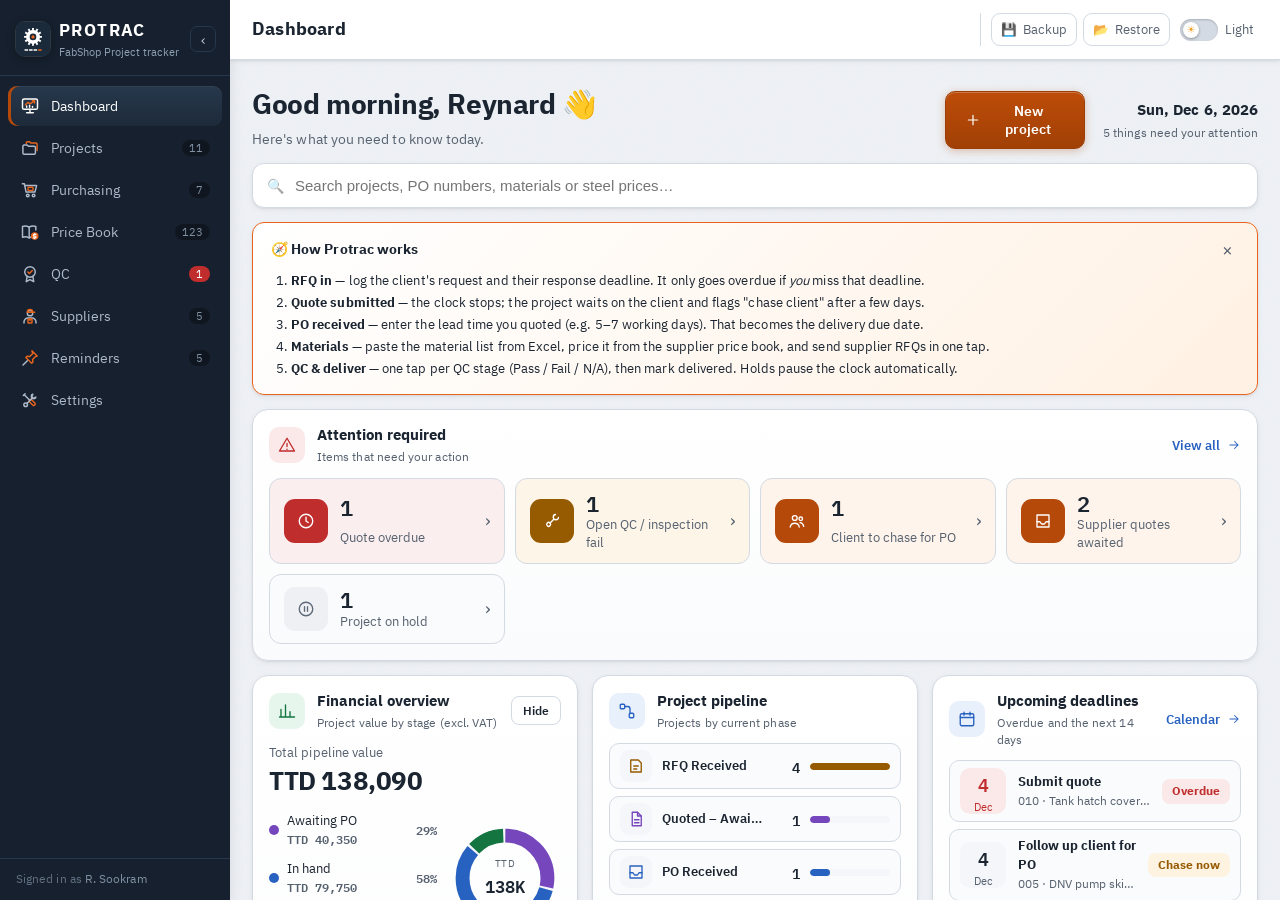
==== commit 55e2345d: "Light mode: every text readable at WCAG AA His request: some things were very hard to see in light m" ====
--- a/index.html
+++ b/index.html
@@ -7,12 +7,13 @@
 <style>
 :root{
   --steel-900:#16202e; --steel-800:#1d2a3a; --steel-700:#27384c; --steel-600:#34495f;
-  --weld:#ff7a18; --weld-dim:#f59e0b; --weld-soft:#fff1e3;
+  /* light theme: every text colour reads at WCAG AA (≥ 4.5:1) on white and on its own tinted badge (his request: light mode was hard to read) */
+  --weld:#b5490a; --weld-dim:#e8641b; --weld-soft:#fff1e3;
   --paper:#eef1f5; --card:#ffffff; --card-alt:#fafbfc; --hover:#f4f6f9;
-  --ink:#1b2531; --ink-soft:#5b6675; --line:#dde3ea;
-  --ok:#1f9d5b; --ok-bg:#e6f6ed; --warn:#c9820a; --warn-bg:#fdf3e0;
-  --bad:#d23b3b; --bad-bg:#fbe9e9; --info:#2f6fd1; --info-bg:#e8f0fc;
-  --idle:#6b7686; --idle-bg:#eef0f3; --hold:#8455c7; --hold-bg:#f1eafb;
+  --ink:#1b2531; --ink-soft:#56616f; --line:#d3dae3;
+  --ok:#147540; --ok-bg:#e6f6ed; --warn:#965a00; --warn-bg:#fdf3e0;
+  --bad:#c02d2d; --bad-bg:#fbe9e9; --info:#2862c0; --info-bg:#e8f0fc;
+  --idle:#5f6a79; --idle-bg:#eef0f3; --hold:#7646bc; --hold-bg:#f1eafb;
   --grid-month:#cfd6df; --grid-week:#e7ebf1; --dep:#9aa6b5; --gjobrow:#f6f8fa;
   --emboss-hi:rgba(255,255,255,.8); --emboss-lo:rgba(20,30,45,.16);
   --raise:0 1px 2px rgba(20,30,45,.08),0 2px 6px rgba(20,30,45,.05);
@@ -108,6 +109,7 @@
 .btn:active{box-shadow:inset 0 2px 4px var(--emboss-lo);transform:translateY(.5px)}
 .btn.primary{background:linear-gradient(180deg,#ff9440,#ef6d0c);border-color:#e0670b;color:#fff;box-shadow:inset 0 1px 0 rgba(255,255,255,.4),0 2px 9px rgba(255,122,24,.45)}
 .btn.primary:hover{filter:brightness(1.04)}
+[data-theme="light"] .btn.primary{background:linear-gradient(180deg,#bd4c08,#a14006);border-color:#9c3e07;box-shadow:inset 0 1px 0 rgba(255,255,255,.25),0 2px 8px rgba(168,67,8,.3)}
 .btn.sm{padding:6px 11px;font-size:12px;border-radius:8px}
 .viewtabs{display:flex;gap:4px;background:var(--paper);border:1px solid var(--line);border-radius:10px;padding:3px;box-shadow:inset 0 1px 3px var(--emboss-lo)}
 .viewtabs button{border:0;background:none;padding:6px 13px;border-radius:7px;font-size:12.5px;font-weight:600;color:var(--ink-soft)}
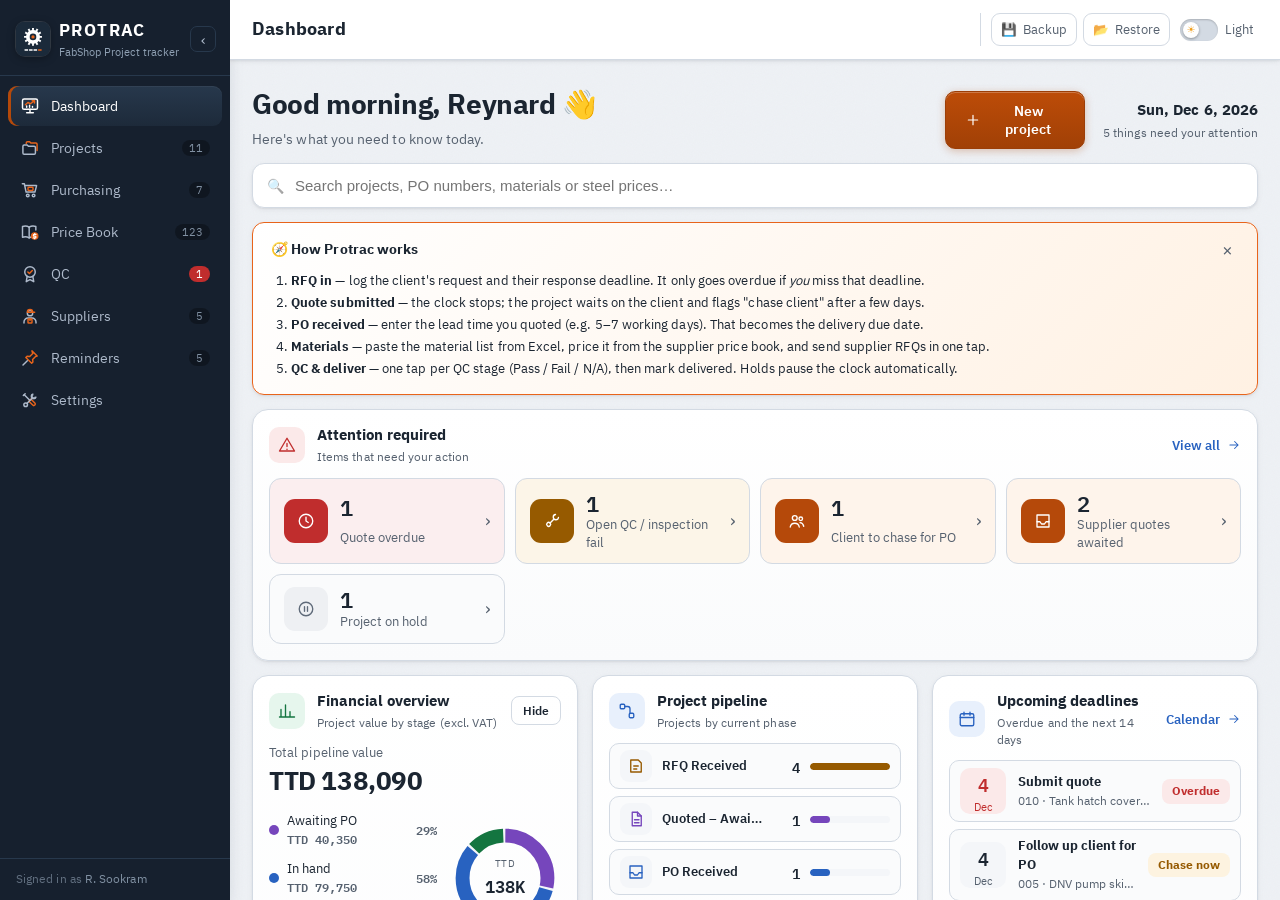
==== commit f9cf9a18: "Light mode checkboxes: transparent inside with a dark outline, orange when ticked Co-Authored-By: Cl" ====
--- a/index.html
+++ b/index.html
@@ -1094,6 +1094,15 @@
 .matbadge{display:inline-block;padding:3px 10px;border-radius:20px;font-size:11.5px;font-weight:700;background:var(--info-bg);color:var(--info);white-space:nowrap}.matbadge.all{background:var(--ok-bg);color:var(--ok)}
 .kc-mat{margin:6px 0 2px}
 @media(max-width:760px){.reqrow{gap:8px}.reqrow .optchks{flex-basis:100%}.dvbtns{display:flex;flex:1 1 100%;gap:6px}.dvbtns .segbtn{flex:1;padding:7px 6px}label .lblnote{display:none}}.kc-mat .matbadge{font-size:10.5px;padding:2px 8px}
+/* light theme checkboxes (his request): transparent inside, dark outline; ticked = orange fill with a white tick. Dark theme keeps the native look he signed off. */
+html[data-theme="light"] input[type=checkbox]{-webkit-appearance:none;appearance:none;width:17px;height:17px;min-width:17px;flex:0 0 17px;margin:0;padding:0;border:1.75px solid #3d4756;border-radius:4px;background:transparent;box-shadow:none;display:inline-grid;place-content:center;vertical-align:middle;cursor:pointer;transition:background-color .12s,border-color .12s}
+html[data-theme="light"] input[type=checkbox]::before{content:"";width:8px;height:4.5px;border:2px solid #fff;border-top:0;border-right:0;transform:translate(0,-1px) rotate(-45deg) scale(0);transition:transform .12s ease}
+html[data-theme="light"] input[type=checkbox]:hover{border-color:var(--weld)}
+html[data-theme="light"] input[type=checkbox]:checked{background:var(--weld);border-color:var(--weld)}
+html[data-theme="light"] input[type=checkbox]:checked::before{transform:translate(0,-1px) rotate(-45deg) scale(1)}
+html[data-theme="light"] input[type=checkbox]:focus-visible{outline:2px solid var(--weld);outline-offset:2px}
+html[data-theme="light"] input[type=checkbox]:disabled{opacity:.45;cursor:default}
+@media (prefers-reduced-motion:reduce){html[data-theme="light"] input[type=checkbox],html[data-theme="light"] input[type=checkbox]::before{transition:none}}
 /* phone order (≤760px): the two card grids dissolve into one column so each card can be placed */
 @media(max-width:760px){
   .dash3{display:flex;flex-direction:column;gap:12px}.dash3>*{margin:0!important}.dash3 .dg3{display:contents}
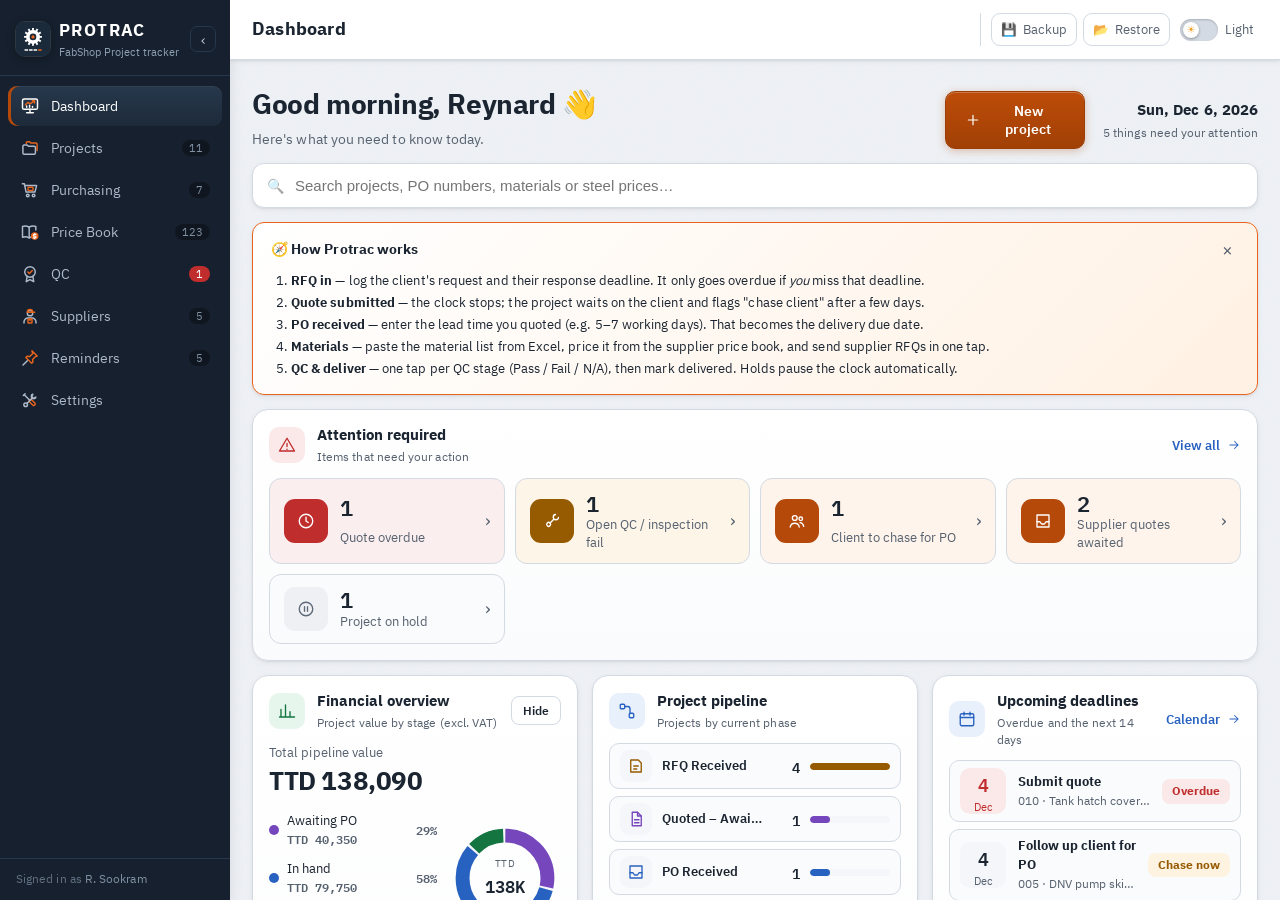
==== commit ea0fa31a: "Purchasing: quantity in its own column, clear separation between projects Item / Qty / Supplier pric" ====
--- a/index.html
+++ b/index.html
@@ -556,19 +556,25 @@
 .stagecard:last-child .arr{display:none}
 .st-toorder{border-top-color:var(--warn)} .st-waiting{border-top-color:var(--hold)} .st-ordered{border-top-color:var(--info)} .st-received{border-top-color:var(--ok)}
 .stagehelp{font-size:13px;color:var(--ink-soft);margin:-4px 0 12px}
-.pgroup{border:1px solid var(--line);border-radius:12px;background:var(--card);box-shadow:var(--raise);margin-bottom:12px;overflow:hidden}
-.pghead{display:flex;gap:10px;align-items:center;flex-wrap:wrap;padding:11px 14px;background:var(--card-alt);border-bottom:1px solid var(--line)}
+.pgroup{border:1px solid var(--line);border-left:4px solid var(--weld-dim);border-radius:12px;background:var(--card);box-shadow:var(--raise);margin-bottom:20px;overflow:hidden}
+/* each project / supplier block reads as its own unit: orange edge + tinted heading band */
+.pghead{display:flex;gap:10px;align-items:center;flex-wrap:wrap;padding:12px 14px;background:color-mix(in srgb,var(--weld-dim) 9%,var(--card));border-bottom:1px solid color-mix(in srgb,var(--weld-dim) 35%,var(--line))}
 .pghead .t{font-weight:800;font-size:14px}
 .pghead .t button{background:none;border:0;padding:0;font:inherit;color:inherit;cursor:pointer;text-align:left}
 .pghead .t button:hover{color:var(--weld)}
 .pghead .m{font-size:12px;color:var(--ink-soft)}
 .pghead .sp{flex:1}
-.pline{display:grid;grid-template-columns:24px minmax(0,1fr) auto auto;gap:12px;align-items:center;padding:10px 14px;border-top:1px solid var(--line)}
+.pline{display:grid;grid-template-columns:24px minmax(0,1fr) 140px 250px;gap:12px 20px;align-items:center;padding:10px 14px;border-top:1px solid var(--line)}
 .pline:first-of-type{border-top:0}
-.pline.nocb{grid-template-columns:minmax(0,1fr) auto auto}
+.pline.nocb{grid-template-columns:minmax(0,1fr) 140px 220px}
+.pline.plhead{padding-top:7px;padding-bottom:7px;border-top:0;font-size:11px;font-weight:700;letter-spacing:.06em;text-transform:uppercase;color:var(--ink-soft)}
+.pline.plhead+.pline{border-top:0}
+.pline.plhead .r{text-align:right}
+.pline.plhead .qh{padding-left:17px}
 .pline .d{font-weight:700;font-size:13.5px}
 .pline .x{font-size:12px;color:var(--ink-soft);margin-top:2px}
 .pline .q{font-family:var(--mono);font-size:13px;white-space:nowrap;text-align:right}
+.pline .qty{text-align:left;border-left:1px solid var(--line);padding-left:16px;align-self:stretch;display:flex;flex-direction:column;justify-content:center}
 .pline .a{display:flex;gap:6px;justify-content:flex-end;flex-wrap:wrap}
 .late{color:var(--bad);font-weight:700}
 .rfqc{border:1px solid var(--line);border-radius:12px;background:var(--card);box-shadow:var(--raise);margin-bottom:12px;overflow:hidden}
@@ -606,6 +612,8 @@
   .pline{grid-template-columns:24px minmax(0,1fr);row-gap:6px}
   .pline.nocb{grid-template-columns:minmax(0,1fr)}
   .pline .q,.pline .a{grid-column:2/-1;text-align:left;justify-content:flex-start}
+  .pline.plhead{display:none}
+  .pline .qty{border-left:0;padding-left:0}
   .pline.nocb .q,.pline.nocb .a{grid-column:1/-1}
   .srow{grid-template-columns:minmax(0,1fr) auto}
   .srow .a{grid-column:1/-1}
@@ -2757,7 +2765,7 @@
   const jobsOf=list=>{const g={};list.forEach(m=>{(g[m.jobRef||""]=g[m.jobRef||""]||[]).push(m);});return Object.keys(g).map(id=>({j:(DB.jobs||[]).find(x=>x.id===id),ms:g[id]})).sort((a,b)=>{const da=a.j?(jobState(a.j).due||"9999"):"9999",db=b.j?(jobState(b.j).due||"9999"):"9999";return da<db?-1:da>db?1:0;});};
   const empty=t=>`<div class="empty"><div class="big">✓</div>${t}</div>`;
   const desc=m=>`<div class="d">${esc(m.description||"")}${m.size?" "+esc(m.size):""}</div><div class="x">${esc([m.grade,m.length&&"L "+m.length,m.notes].filter(Boolean).join(" · "))}</div>`;
-  const qty=m=>`<b>${esc(m.qtyReq??"")}</b> ${esc(m.unit||"")}`;
+  const qty=m=>`<span><b>${esc(m.qtyReq??"")}</b> ${esc(m.unit||"")}</span>`;
   let html="";
   if(purStage==="toorder"){
     const groups=jobsOf(ms.filter(m=>matStage(m)==="toorder"));
@@ -2765,7 +2773,8 @@
       const all=ms.every(m=>purSel.has(m.id));
       const cost=matTotals(ms);
       return `<div class="pgroup">${jobHead(j,`<span class="m">${ms.length} line${ms.length>1?"s":""} · ${money(cost.cost)}</span><label class="m" style="display:flex;gap:6px;align-items:center"><input type="checkbox" class="cbx" ${all?"checked":""} onchange="purSelMany('${j?j.id:""}',this.checked)"> all</label>`)}
-        ${ms.map(m=>`<div class="pline"><input type="checkbox" class="cbx" ${purSel.has(m.id)?"checked":""} onchange="purToggle('${m.id}',this.checked)"><div>${desc(m)}</div><div class="q">${qty(m)}</div><div class="q">${priceCell(m)}</div></div>`).join("")}</div>`;}).join("")
+        <div class="pline plhead"><span></span><span>Item</span><span class="qh">Qty</span><span class="r">Supplier price</span></div>
+        ${ms.map(m=>`<div class="pline"><input type="checkbox" class="cbx" ${purSel.has(m.id)?"checked":""} onchange="purToggle('${m.id}',this.checked)"><div>${desc(m)}</div><div class="q qty">${qty(m)}</div><div class="q">${priceCell(m)}</div></div>`).join("")}</div>`;}).join("")
       :empty(purQ?"No lines match that filter.":"Nothing to order. Add a material list to a project (📋 Paste from Excel) and its lines appear here.");
     const sel=ms.filter(m=>purSel.has(m.id)&&matStage(m)==="toorder");
     if(sel.length)html+=`<div class="bulkbar"><b>${sel.length} selected</b><span style="flex:1"></span><button class="btn primary" onclick="purRfq()">✉️ Send RFQ to suppliers</button><button class="btn" onclick="openOrderModal()">Ordered direct (no RFQ)</button><button class="btn" onclick="purSel=new Set();renderPurBody()">✕</button></div>`;
@@ -2782,14 +2791,16 @@
     const keys=Object.keys(g).sort((a,b)=>(refName("suppliers",a)||"~").localeCompare(refName("suppliers",b)||"~"));
     html=keys.length?keys.map(k=>{const L=g[k];const late=L.filter(m=>m.eta&&m.eta<todayISO()).length;
       return `<div class="pgroup"><div class="pghead"><span class="t">${esc(refName("suppliers",k)||"Supplier not set")}</span><span class="m">${L.length} line${L.length>1?"s":""}${late?` · <span class="late">${late} late</span>`:""}</span><span class="sp"></span><button class="btn sm primary" onclick="receiveMats(${esc(JSON.stringify(L.map(m=>m.id)))})">✓ All received</button></div>
-        ${L.map(m=>{const etaTxt=m.eta?`ETA ${fmtShort(m.eta)}`:"no ETA";return `<div class="pline nocb"><div>${desc(m)}<div class="x">🔗 ${esc(refName("jobs",m.jobRef)||"")}${m.orderedDate?" · ordered "+esc(fmtShort(m.orderedDate)):""}${m.poRef?" · "+esc(m.poRef):""}</div></div><div class="q">${qty(m)}<div class="x ${m.eta&&m.eta<todayISO()?"late":""}">${esc(etaTxt)}</div></div><div class="a"><button class="btn sm" onclick="setEta('${m.id}')">ETA</button><button class="btn sm primary" onclick="receiveMats(['${m.id}'])">✓ Received</button></div></div>`;}).join("")}</div>`;}).join("")
+        <div class="pline nocb plhead"><span>Item</span><span class="qh">Qty · ETA</span><span class="r">Delivery</span></div>
+        ${L.map(m=>{const etaTxt=m.eta?`ETA ${fmtShort(m.eta)}`:"no ETA";return `<div class="pline nocb"><div>${desc(m)}<div class="x">🔗 ${esc(refName("jobs",m.jobRef)||"")}${m.orderedDate?" · ordered "+esc(fmtShort(m.orderedDate)):""}${m.poRef?" · "+esc(m.poRef):""}</div></div><div class="q qty"><div>${qty(m)}</div><div class="x ${m.eta&&m.eta<todayISO()?"late":""}">${esc(etaTxt)}</div></div><div class="a"><button class="btn sm" onclick="setEta('${m.id}')">ETA</button><button class="btn sm primary" onclick="receiveMats(['${m.id}'])">✓ Received</button></div></div>`;}).join("")}</div>`;}).join("")
       :empty(purQ?"No lines match that filter.":"Nothing on order.");
   }
   else{
     const list=purCounts()._rec.filter(purMatch);
     const groups=jobsOf(list);
     html=groups.length?groups.map(({j,ms})=>`<div class="pgroup">${jobHead(j,`<span class="m">${ms.filter(m=>m.mtr).length}/${ms.length} MTRs</span>`)}
-      ${ms.map(m=>`<div class="pline nocb"><div>${desc(m)}<div class="x">${esc(refName("suppliers",m.supplierRef)||"")}${m.receivedDate?" · received "+esc(fmtShort(m.receivedDate)):""}${m.heatNo?" · heat "+esc(m.heatNo):""}</div></div><div class="q">${qty(m)}</div><div class="a"><button class="mchip" style="${tokStyle(m.mtr?"ok":"bad")}" onclick="toggleMTR('${m.id}')">${m.mtr?"MTR ✓":"MTR missing"}</button><button class="btn sm" onclick='openForm("${m.id}","materials")'>Heat no.</button></div></div>`).join("")}</div>`).join("")
+      <div class="pline nocb plhead"><span>Item</span><span class="qh">Qty</span><span class="r">MTR · heat no.</span></div>
+      ${ms.map(m=>`<div class="pline nocb"><div>${desc(m)}<div class="x">${esc(refName("suppliers",m.supplierRef)||"")}${m.receivedDate?" · received "+esc(fmtShort(m.receivedDate)):""}${m.heatNo?" · heat "+esc(m.heatNo):""}</div></div><div class="q qty">${qty(m)}</div><div class="a"><button class="mchip" style="${tokStyle(m.mtr?"ok":"bad")}" onclick="toggleMTR('${m.id}')">${m.mtr?"MTR ✓":"MTR missing"}</button><button class="btn sm" onclick='openForm("${m.id}","materials")'>Heat no.</button></div></div>`).join("")}</div>`).join("")
       :empty("Nothing received yet for open projects.");
   }
   el.innerHTML=html;
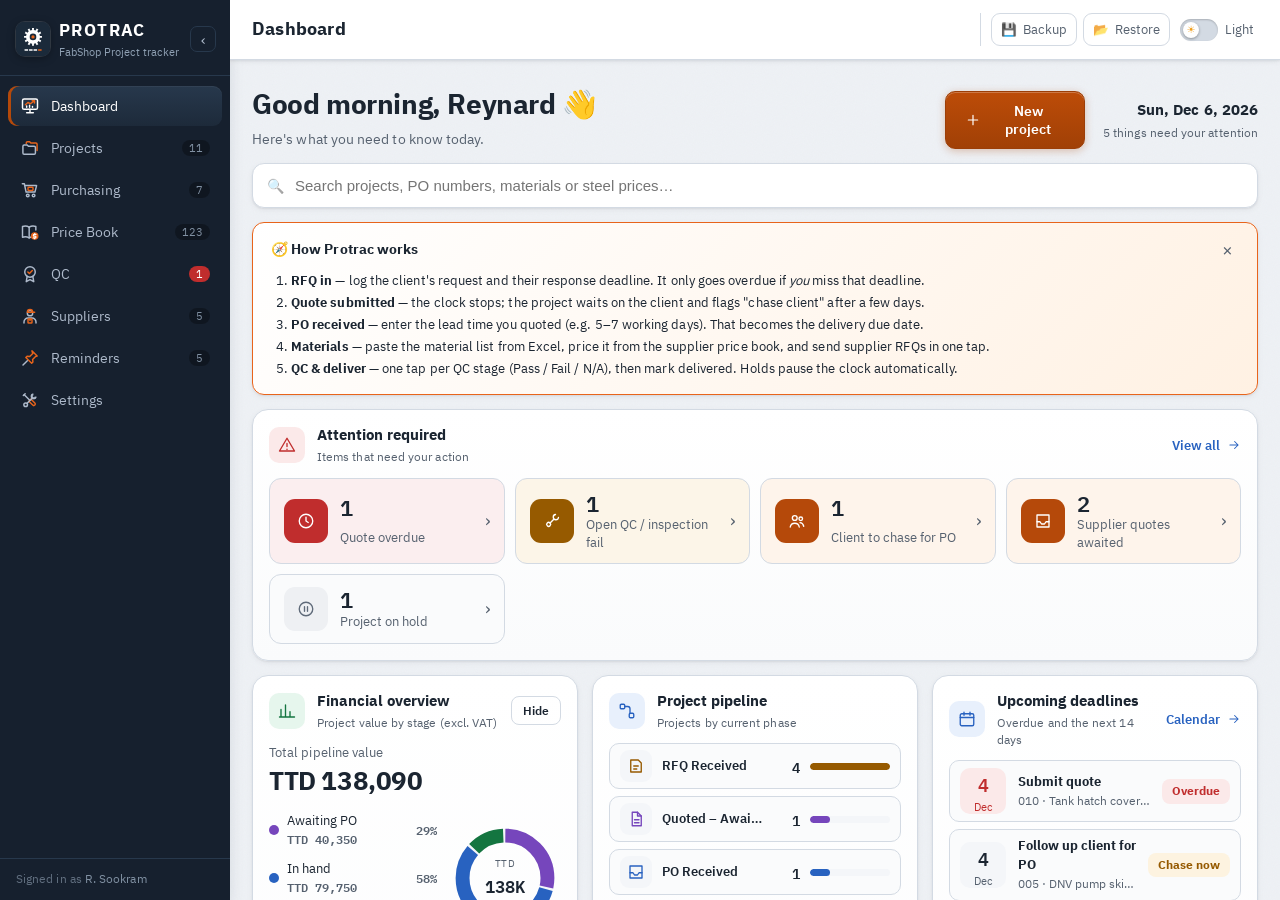
==== commit 09b22999: "Purchasing: qty column moved left, roomier supplier price; RFQ cards get the same project separation" ====
--- a/index.html
+++ b/index.html
@@ -564,9 +564,13 @@
 .pghead .t button:hover{color:var(--weld)}
 .pghead .m{font-size:12px;color:var(--ink-soft)}
 .pghead .sp{flex:1}
-.pline{display:grid;grid-template-columns:24px minmax(0,1fr) 140px 250px;gap:12px 20px;align-items:center;padding:10px 14px;border-top:1px solid var(--line)}
+.pline{display:grid;grid-template-columns:24px minmax(240px,1.15fr) 130px minmax(300px,1fr);gap:12px 20px;align-items:center;padding:10px 14px;border-top:1px solid var(--line)}
 .pline:first-of-type{border-top:0}
-.pline.nocb{grid-template-columns:minmax(0,1fr) 140px 220px}
+.pline.nocb{grid-template-columns:minmax(240px,1.15fr) 130px minmax(260px,1fr)}
+/* price column reads left to right from the qty divider, with room to breathe */
+.pline .q.pc{text-align:left;border-left:1px solid var(--line);padding-left:16px;align-self:stretch;display:flex;flex-direction:column;justify-content:center}
+.pline .q.pc .pricecell{font-size:13px;line-height:1.5}
+.pline .q.pc .pricecell .ps{font-size:12px;margin-top:2px}
 .pline.plhead{padding-top:7px;padding-bottom:7px;border-top:0;font-size:11px;font-weight:700;letter-spacing:.06em;text-transform:uppercase;color:var(--ink-soft)}
 .pline.plhead+.pline{border-top:0}
 .pline.plhead .r{text-align:right}
@@ -577,8 +581,8 @@
 .pline .qty{text-align:left;border-left:1px solid var(--line);padding-left:16px;align-self:stretch;display:flex;flex-direction:column;justify-content:center}
 .pline .a{display:flex;gap:6px;justify-content:flex-end;flex-wrap:wrap}
 .late{color:var(--bad);font-weight:700}
-.rfqc{border:1px solid var(--line);border-radius:12px;background:var(--card);box-shadow:var(--raise);margin-bottom:12px;overflow:hidden}
-.rfqc .hd{padding:12px 14px;display:flex;gap:10px;flex-wrap:wrap;align-items:baseline;border-bottom:1px solid var(--line);background:var(--card-alt)}
+.rfqc{border:1px solid var(--line);border-left:4px solid var(--weld-dim);border-radius:12px;background:var(--card);box-shadow:var(--raise);margin-bottom:20px;overflow:hidden}
+.rfqc .hd{padding:12px 14px;display:flex;gap:10px;flex-wrap:wrap;align-items:baseline;border-bottom:1px solid color-mix(in srgb,var(--weld-dim) 35%,var(--line));background:color-mix(in srgb,var(--weld-dim) 9%,var(--card))}
 .rfqc .no{font-family:var(--mono);font-weight:800;color:var(--weld)}
 .rfqc .jb{font-weight:700}
 .rfqc .jb button{background:none;border:0;padding:0;font:inherit;color:inherit;cursor:pointer}
@@ -613,7 +617,7 @@
   .pline.nocb{grid-template-columns:minmax(0,1fr)}
   .pline .q,.pline .a{grid-column:2/-1;text-align:left;justify-content:flex-start}
   .pline.plhead{display:none}
-  .pline .qty{border-left:0;padding-left:0}
+  .pline .qty,.pline .q.pc{border-left:0;padding-left:0}
   .pline.nocb .q,.pline.nocb .a{grid-column:1/-1}
   .srow{grid-template-columns:minmax(0,1fr) auto}
   .srow .a{grid-column:1/-1}
@@ -2773,8 +2777,8 @@
       const all=ms.every(m=>purSel.has(m.id));
       const cost=matTotals(ms);
       return `<div class="pgroup">${jobHead(j,`<span class="m">${ms.length} line${ms.length>1?"s":""} · ${money(cost.cost)}</span><label class="m" style="display:flex;gap:6px;align-items:center"><input type="checkbox" class="cbx" ${all?"checked":""} onchange="purSelMany('${j?j.id:""}',this.checked)"> all</label>`)}
-        <div class="pline plhead"><span></span><span>Item</span><span class="qh">Qty</span><span class="r">Supplier price</span></div>
-        ${ms.map(m=>`<div class="pline"><input type="checkbox" class="cbx" ${purSel.has(m.id)?"checked":""} onchange="purToggle('${m.id}',this.checked)"><div>${desc(m)}</div><div class="q qty">${qty(m)}</div><div class="q">${priceCell(m)}</div></div>`).join("")}</div>`;}).join("")
+        <div class="pline plhead"><span></span><span>Item</span><span class="qh">Qty</span><span class="qh">Supplier price</span></div>
+        ${ms.map(m=>`<div class="pline"><input type="checkbox" class="cbx" ${purSel.has(m.id)?"checked":""} onchange="purToggle('${m.id}',this.checked)"><div>${desc(m)}</div><div class="q qty">${qty(m)}</div><div class="q pc">${priceCell(m)}</div></div>`).join("")}</div>`;}).join("")
       :empty(purQ?"No lines match that filter.":"Nothing to order. Add a material list to a project (📋 Paste from Excel) and its lines appear here.");
     const sel=ms.filter(m=>purSel.has(m.id)&&matStage(m)==="toorder");
     if(sel.length)html+=`<div class="bulkbar"><b>${sel.length} selected</b><span style="flex:1"></span><button class="btn primary" onclick="purRfq()">✉️ Send RFQ to suppliers</button><button class="btn" onclick="openOrderModal()">Ordered direct (no RFQ)</button><button class="btn" onclick="purSel=new Set();renderPurBody()">✕</button></div>`;
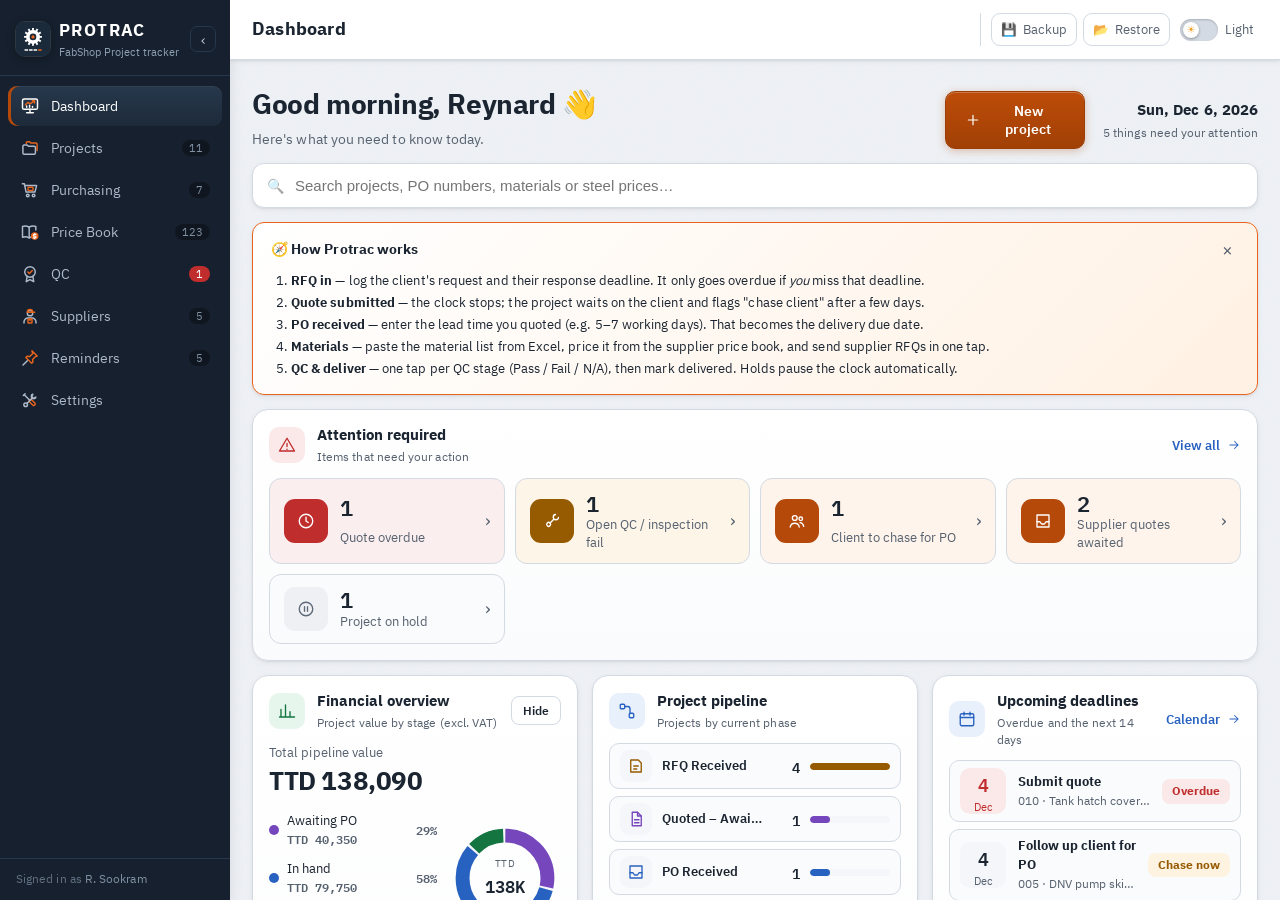
==== commit 2eaf6940: "Project page: Edit project becomes a round pencil icon button Co-Authored-By: Claude Opus 5.5 <norep" ====
--- a/index.html
+++ b/index.html
@@ -567,6 +567,21 @@
 .pline{display:grid;grid-template-columns:24px minmax(240px,1.15fr) 130px minmax(300px,1fr);gap:12px 20px;align-items:center;padding:10px 14px;border-top:1px solid var(--line)}
 .pline:first-of-type{border-top:0}
 .pline.nocb{grid-template-columns:minmax(240px,1.15fr) 130px minmax(260px,1fr)}
+/* To order: price spread over its own columns — unit price · line total · supplier */
+.pline.pl6{grid-template-columns:24px minmax(220px,1.4fr) 120px 150px 120px minmax(170px,.9fr)}
+.pline .q.num{text-align:right}
+.pline .q.num .u{color:var(--ink-soft);font-size:12px}
+.pline .q.tot b{font-size:13.5px}
+.pline .sup{font-size:13px;line-height:1.4}
+.pline .sup .ps{display:block;font-size:12px;color:var(--ink-soft)}
+.pline.plhead .sh{padding-left:16px}
+/* project page: Edit project as a round icon button (his request) */
+.editround{flex:none;width:38px;height:38px;border-radius:50%;display:inline-grid;place-items:center;padding:0;border:1px solid var(--line);background:var(--card);color:var(--ink);box-shadow:var(--raise);cursor:pointer;transition:background .15s,border-color .15s,color .15s,transform .12s}
+.editround .ac{stroke:var(--weld-dim)}
+.editround:hover{border-color:var(--weld-dim);color:var(--weld);background:var(--hover)}
+.editround:active{transform:scale(.92)}
+.editround:focus-visible{outline:2px solid var(--weld);outline-offset:2px}
+@media(max-width:1200px){.pline.pl6{grid-template-columns:24px minmax(150px,1.4fr) 100px 120px 100px minmax(110px,.9fr);column-gap:12px}}
 /* price column reads left to right from the qty divider, with room to breathe */
 .pline .q.pc{text-align:left;border-left:1px solid var(--line);padding-left:16px;align-self:stretch;display:flex;flex-direction:column;justify-content:center}
 .pline .q.pc .pricecell{font-size:13px;line-height:1.5}
@@ -617,7 +632,10 @@
   .pline.nocb{grid-template-columns:minmax(0,1fr)}
   .pline .q,.pline .a{grid-column:2/-1;text-align:left;justify-content:flex-start}
   .pline.plhead{display:none}
-  .pline .qty,.pline .q.pc{border-left:0;padding-left:0}
+  .pline .qty,.pline .q.pc,.pline .sup{border-left:0;padding-left:0}
+  .pline.pl6{grid-template-columns:24px minmax(0,1fr)}
+  .pline.pl6 .q.num{text-align:left}
+  .pline.pl6 .sup{grid-column:2/-1}
   .pline.nocb .q,.pline.nocb .a{grid-column:1/-1}
   .srow{grid-template-columns:minmax(0,1fr) auto}
   .srow .a{grid-column:1/-1}
@@ -2154,6 +2172,15 @@
   const it=m.priceItemRef&&priceItem(m.priceItemRef);if(!it)return null;
   const b=bestPrice(it);return b?{price:b.price,src:b.supplier,uom:it.uom,item:it,date:b.date}:{price:null,src:"",uom:it.uom,item:it};
 }
+/* Purchasing → To order: the price spread over three columns (unit · line total · supplier) */
+function purPriceCols(m){
+  const p=matPrice(m);
+  const chg=`<button class="linkbtn" onclick="event.stopPropagation();openMatch('${m.id}')">${p&&p.item?"change":"💲 Find price"}</button>`;
+  if(!p)return `<div class="q num"></div><div class="q num tot"></div><div class="sup">${chg}</div>`;
+  if(p.price==null)return `<div class="q num">no price</div><div class="q num tot"></div><div class="sup" title="${esc(p.item?p.item.description:"")}">${esc(p.item?p.item.description:"")}<span class="ps">${p.item?chg:""}</span></div>`;
+  const qty=+m.qtyReq||0;
+  return `<div class="q num" title="${esc(p.item?p.item.description:"")}">${money(p.price)}${p.uom?`<span class="u">/${esc(p.uom.toLowerCase())}</span>`:""}</div><div class="q num tot">${qty?`<b>${money(p.price*qty)}</b>`:""}</div><div class="sup qty">${p.src==="manual"?"Manual price":esc(p.src)}${p.item?`<span class="ps">${chg}</span>`:""}</div>`;
+}
 function priceCell(m){
   const p=matPrice(m);
   if(!p)return `<button class="linkbtn" onclick="event.stopPropagation();openMatch('${m.id}')">💲 Find price</button>`;
@@ -2777,8 +2804,8 @@
       const all=ms.every(m=>purSel.has(m.id));
       const cost=matTotals(ms);
       return `<div class="pgroup">${jobHead(j,`<span class="m">${ms.length} line${ms.length>1?"s":""} · ${money(cost.cost)}</span><label class="m" style="display:flex;gap:6px;align-items:center"><input type="checkbox" class="cbx" ${all?"checked":""} onchange="purSelMany('${j?j.id:""}',this.checked)"> all</label>`)}
-        <div class="pline plhead"><span></span><span>Item</span><span class="qh">Qty</span><span class="qh">Supplier price</span></div>
-        ${ms.map(m=>`<div class="pline"><input type="checkbox" class="cbx" ${purSel.has(m.id)?"checked":""} onchange="purToggle('${m.id}',this.checked)"><div>${desc(m)}</div><div class="q qty">${qty(m)}</div><div class="q pc">${priceCell(m)}</div></div>`).join("")}</div>`;}).join("")
+        <div class="pline pl6 plhead"><span></span><span>Item</span><span class="qh">Qty</span><span class="r">Unit price</span><span class="r">Line total</span><span class="sh">Supplier</span></div>
+        ${ms.map(m=>`<div class="pline pl6"><input type="checkbox" class="cbx" ${purSel.has(m.id)?"checked":""} onchange="purToggle('${m.id}',this.checked)"><div>${desc(m)}</div><div class="q qty">${qty(m)}</div>${purPriceCols(m)}</div>`).join("")}</div>`;}).join("")
       :empty(purQ?"No lines match that filter.":"Nothing to order. Add a material list to a project (📋 Paste from Excel) and its lines appear here.");
     const sel=ms.filter(m=>purSel.has(m.id)&&matStage(m)==="toorder");
     if(sel.length)html+=`<div class="bulkbar"><b>${sel.length} selected</b><span style="flex:1"></span><button class="btn primary" onclick="purRfq()">✉️ Send RFQ to suppliers</button><button class="btn" onclick="openOrderModal()">Ordered direct (no RFQ)</button><button class="btn" onclick="purSel=new Set();renderPurBody()">✕</button></div>`;
@@ -4417,7 +4444,9 @@
       <tfoot><tr><th>Costing total</th><th class="num">${mv(C.cost)}</th><th></th><th class="num">${mv(C.sell)}</th><th class="num">${mv(C.sell-C.cost)}</th></tr></tfoot></table></div>
     <div class="full msum"><div class="m"><b>${v!=null?mv(v):"—"}</b>${reached(j,PH.PO)&&poValue(j)!=null?"PO value":"quoted value"+(quoteRev(j)?" (Rev "+quoteRev(j)+")":"")}</div><div class="m"><b>${mv(C.cost)}</b>cost</div><div class="m"><b class="${low?"late":"ontime"}">${m!=null?mv(m)+" · "+pct(mp):"—"}</b>margin${low?" — below your "+minMargin()+"% minimum":""}</div></div>
     ${stockValue(jobMats(j.id))>0?`<div class="full impnote">Materials include ${mv(stockValue(jobMats(j.id)))} of in-house stock (off-cuts / yard stock), costed at the supplier price — no purchase needed for those lines.</div>`:""}
-    ${v!=null&&Math.abs(v-C.sell)>1?`<div class="full impnote">The ${reached(j,PH.PO)&&poValue(j)!=null?"PO":"quote"} is ${mv(Math.abs(v-C.sell))} ${v<C.sell?"below":"above"} the costing's sell total (${mv(C.sell)})${quoteRev(j)?" — after "+quoteRev(j)+" re-quote"+(quoteRev(j)>1?"s":""):""}.</div>`:""}
+    ${m!=null?`<div class="full impnote">Margin = ${reached(j,PH.PO)&&poValue(j)!=null?"PO value":"quoted value"} − cost = ${mv(v)} − ${mv(C.cost)} = <b>${mv(m)}</b> (${pct(mp)} of ${mv(v)}).</div>`:""}
+    ${v!=null&&Math.abs(v-C.sell)>1?(()=>{const w=reached(j,PH.PO)&&poValue(j)!=null?"PO":"quote",gap=Math.abs(v-C.sell),small=gap<=Math.max(10,C.sell*0.005);
+      return `<div class="full impnote">The ${w} (${mv(v)}) is ${mv(gap)} ${v<C.sell?"below":"above"} the costing's sell total (${mv(C.sell)}, bottom of the Sell column)${quoteRev(j)?" — after "+quoteRev(j)+" re-quote"+(quoteRev(j)>1?"s":""):small?" — the figure was rounded":""}, so the margin is ${mv(gap)} ${v<C.sell?"less":"more"} than the costing's ${mv(C.sell-C.cost)}.</div>`;})():""}
     <div class="full" style="display:flex;gap:8px;flex-wrap:wrap"><button class="btn primary" onclick="closeForm();openCosting('${j.id}')">Edit costing</button><button class="btn" onclick="closeForm();openQuotesEdit('${j.id}')">Quote &amp; revisions</button><button class="btn" onclick="closeForm()">Done</button></div>`,{wide:true,noFooter:true});
 }
 function openRequote(jobId){
@@ -4475,7 +4504,7 @@
     <button class="chipbtn" title="Copy “${esc(folderName(j))}” for the project folder" onclick="copyFolderName('${j.id}')">⧉ Copy folder name</button>`;
   const head=`<button class="backbtn" onclick="go('jobs')">← Back to Projects</button>
     <div class="dhead">
-      <div class="dtoprow"><div class="dt">${esc(jobLabel(j))}</div><button class="btn sm" onclick="openForm('${j.id}','jobs')">Edit project</button></div>
+      <div class="dtoprow"><div class="dt">${esc(jobLabel(j))}</div><button class="iconbtn editround" title="Edit project" aria-label="Edit project" onclick="openForm('${j.id}','jobs')"><svg viewBox="0 0 24 24" width="18" height="18" fill="none" stroke="currentColor" stroke-width="1.75" stroke-linecap="round" stroke-linejoin="round" aria-hidden="true"><path d="M4 20h4L19 9a2.8 2.8 0 0 0-4-4L4 16v4z"/><path class="ac" d="M13.5 6.5l4 4"/></svg></button></div>
       <div class="dmeta">${meta}</div>
       ${phaseStepper(j)}
       <div class="phacts">${phaseActions(j)}${isClosed(j)?"":`<button class="btn sm" onclick="toggleHold('${j.id}')">${oh?"▶ Resume (restart clock)":"⏸ Put on hold"}</button>`}${undoRedoBtns(j)}</div>
